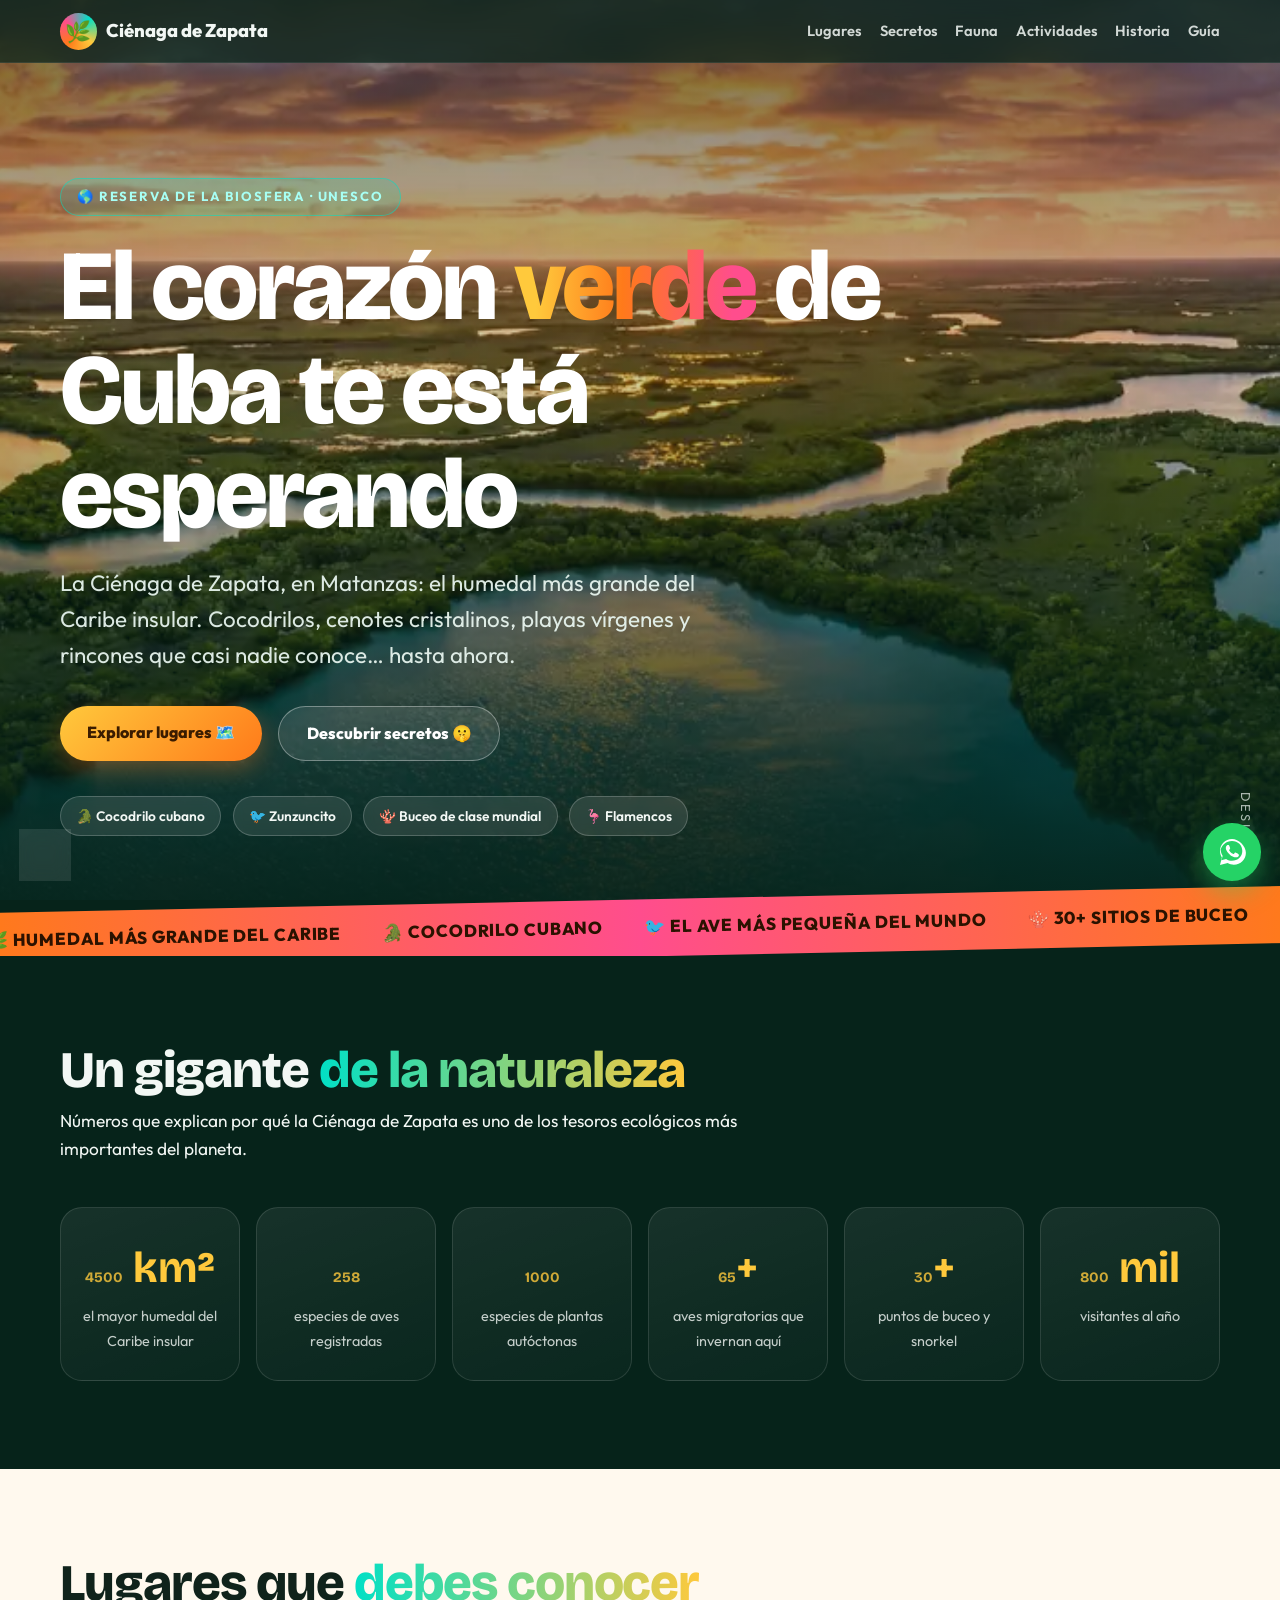
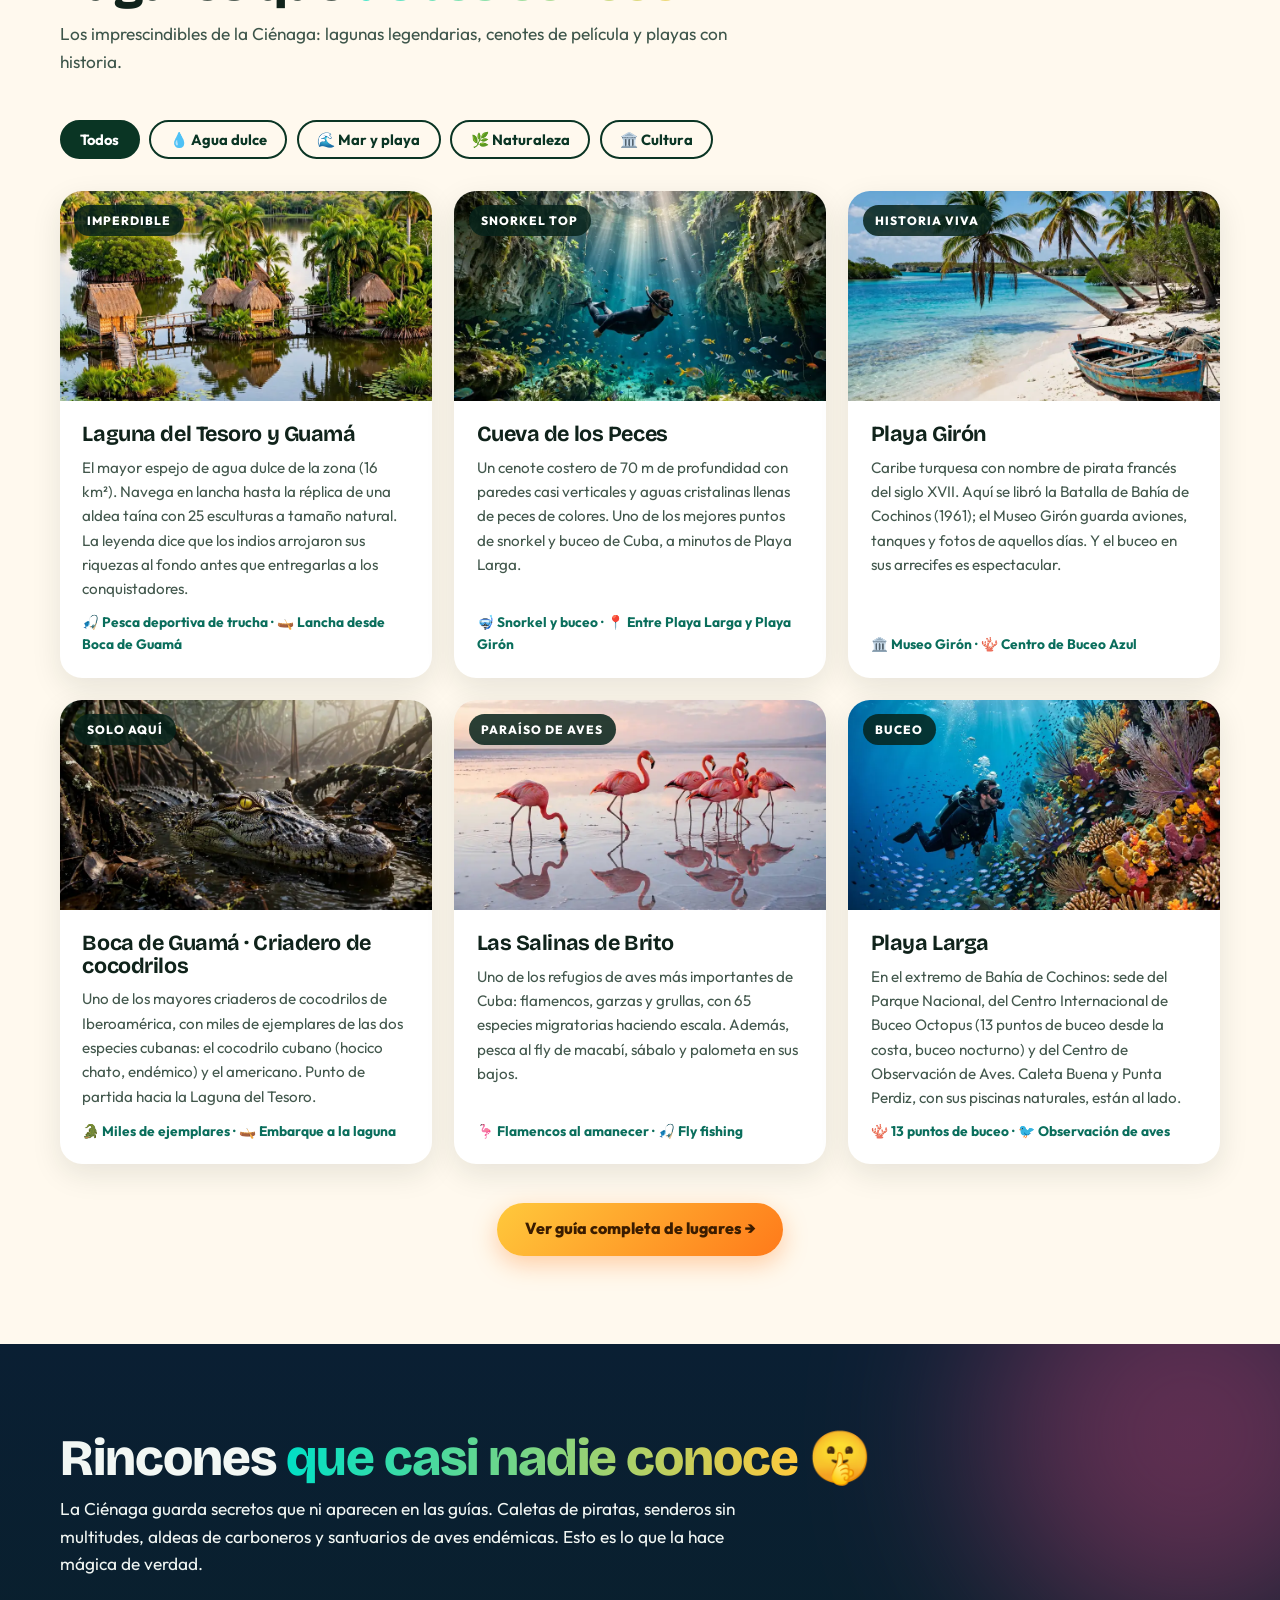
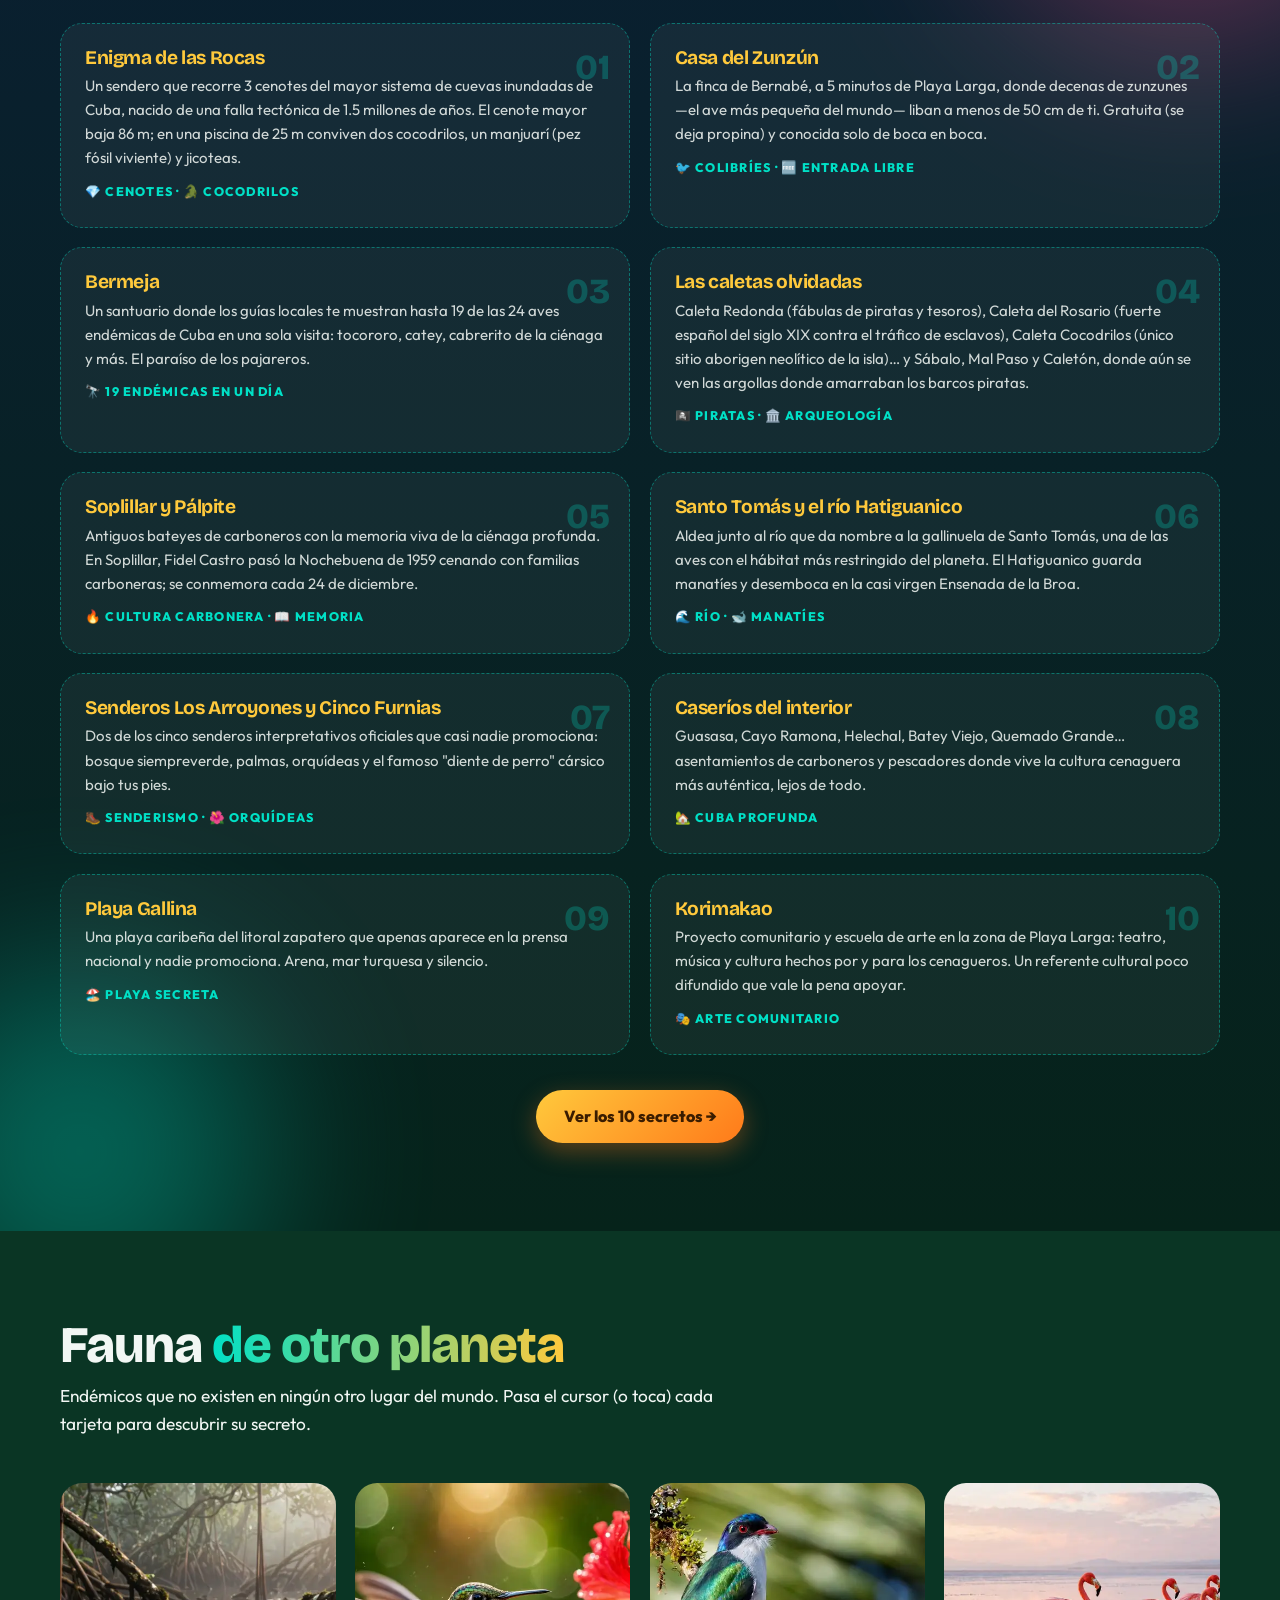
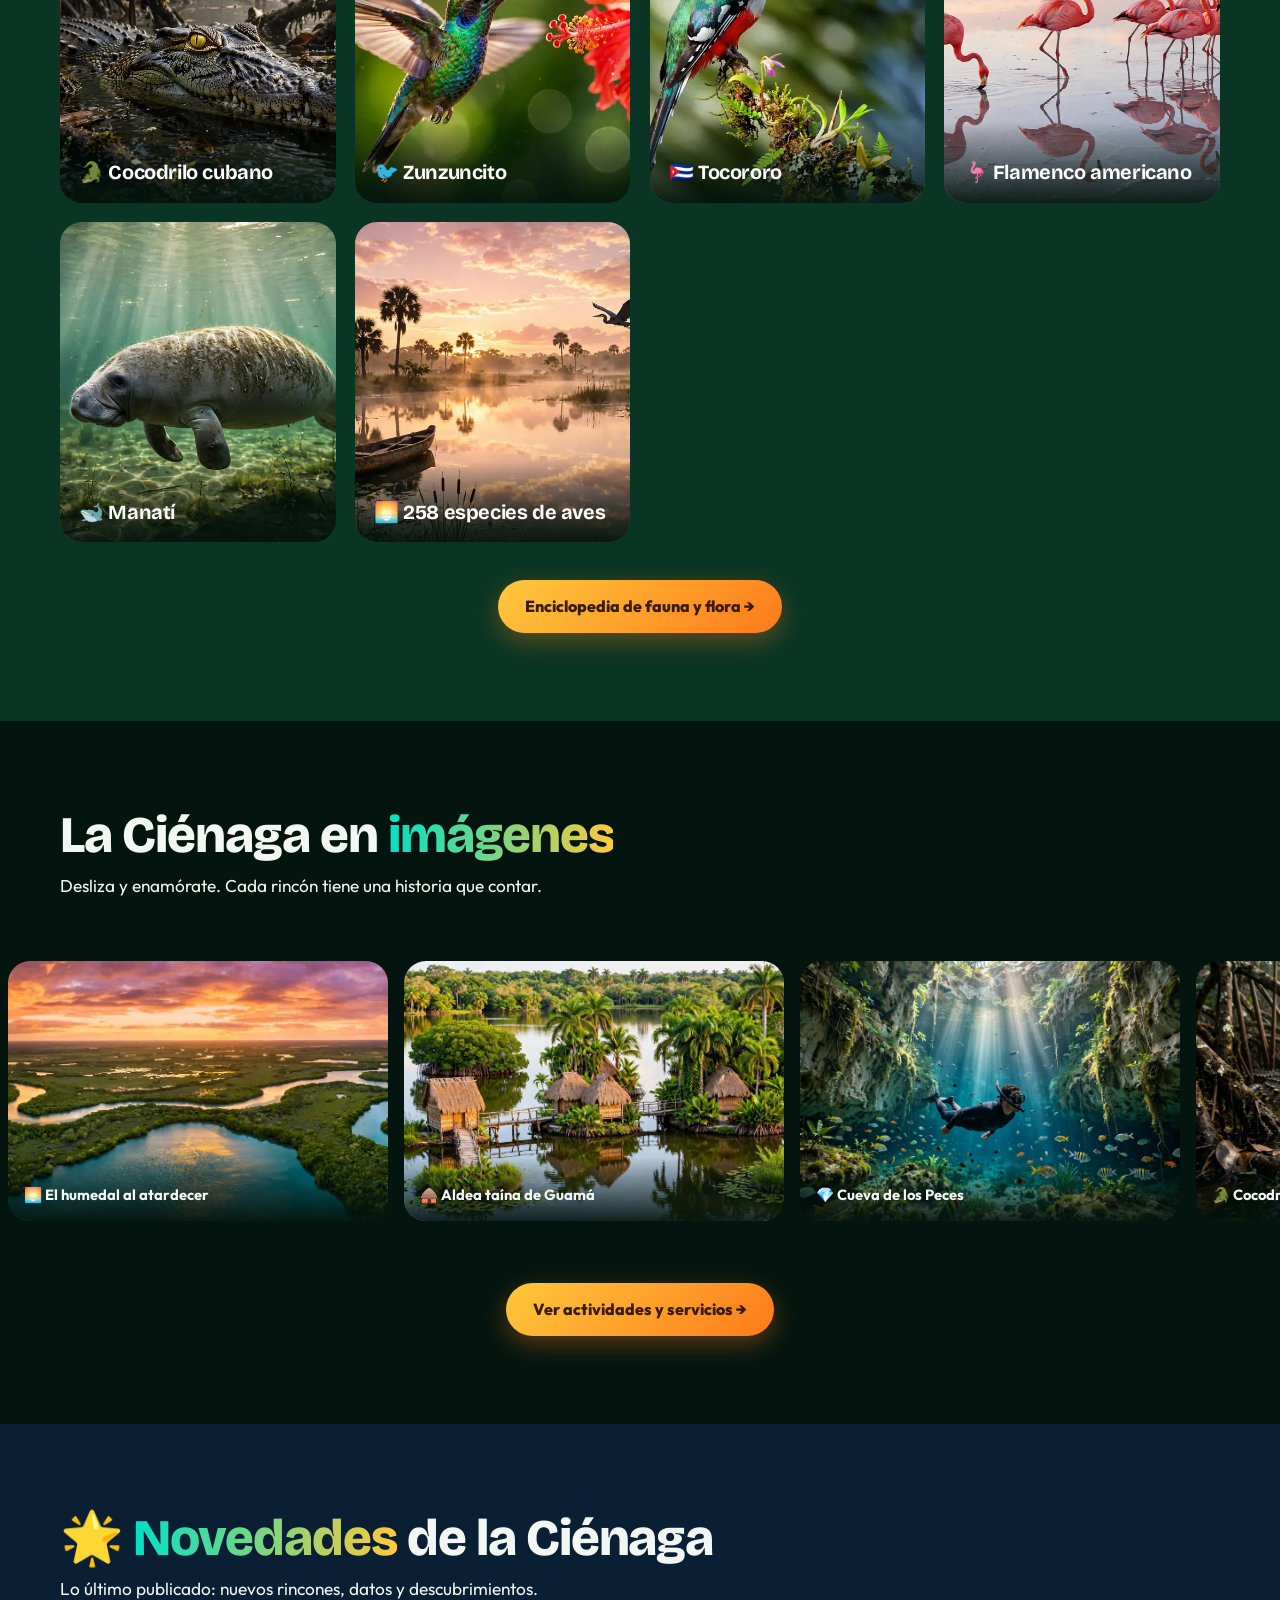
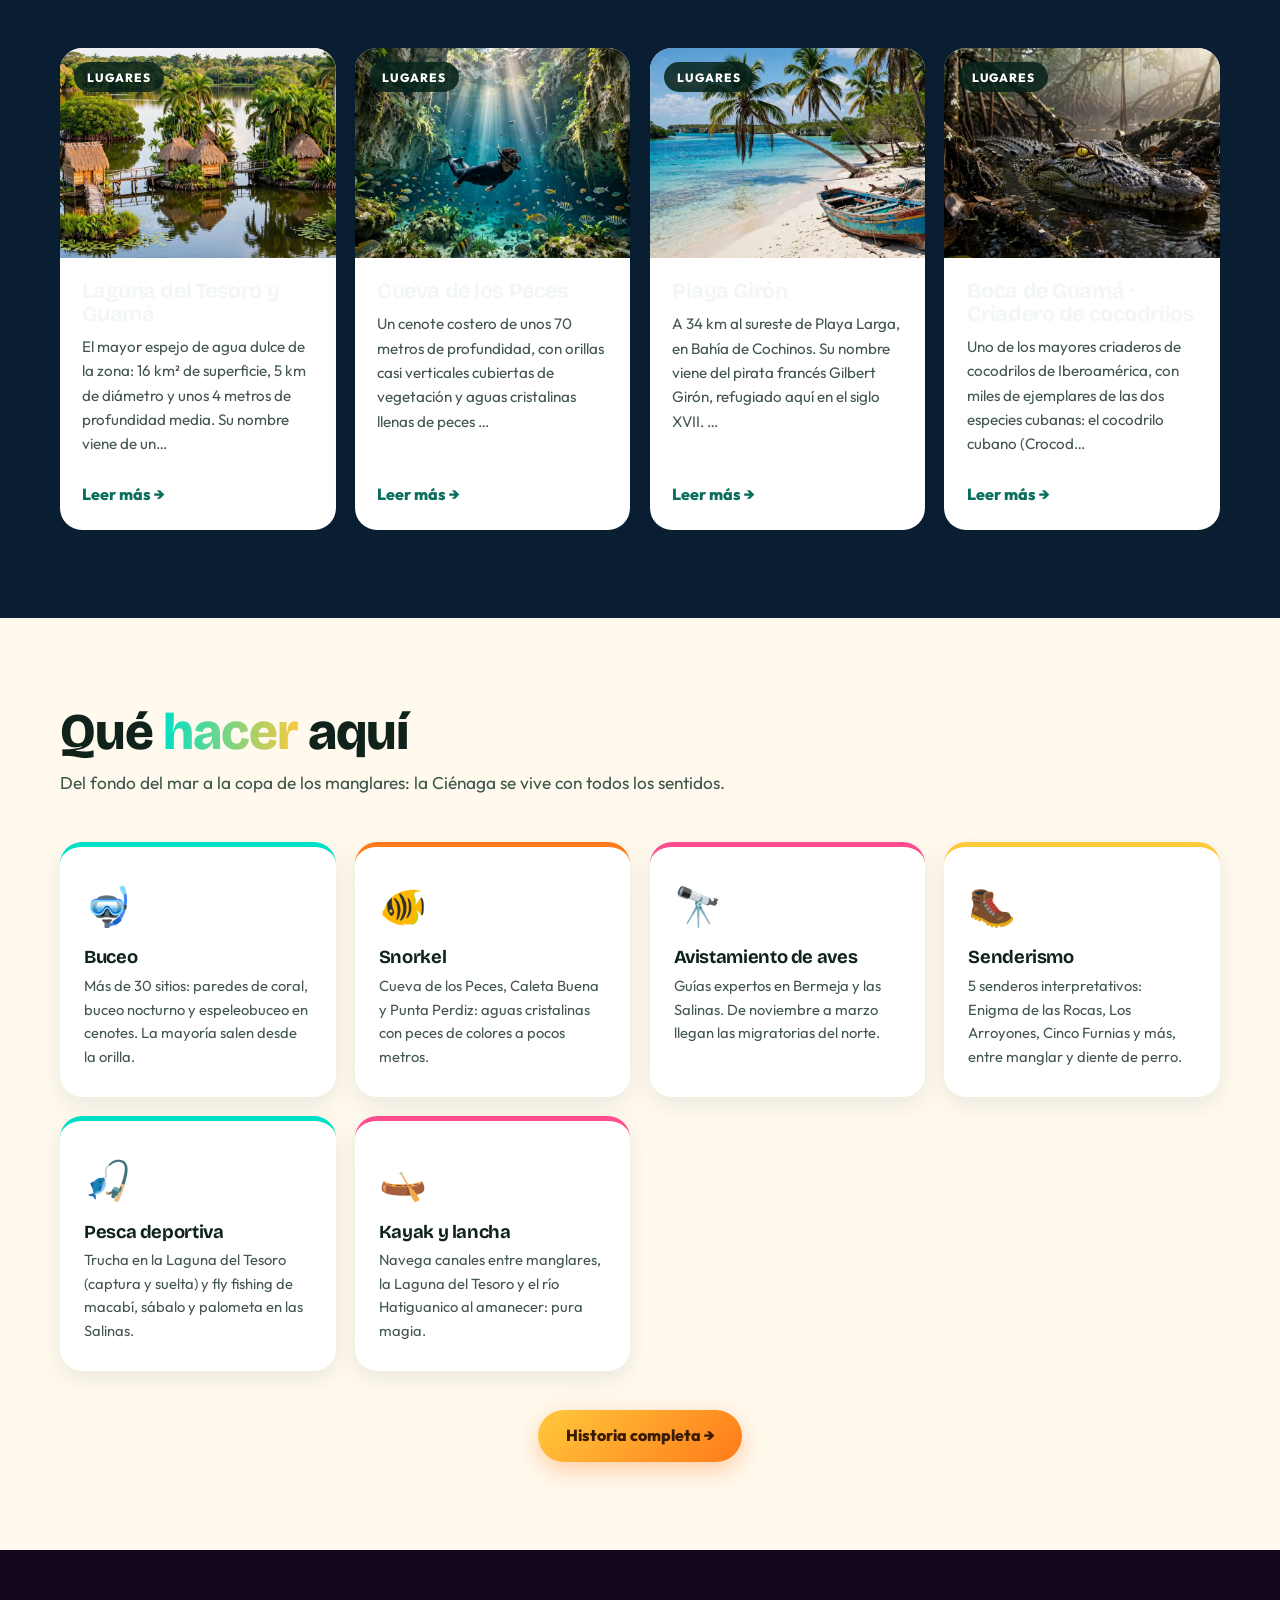
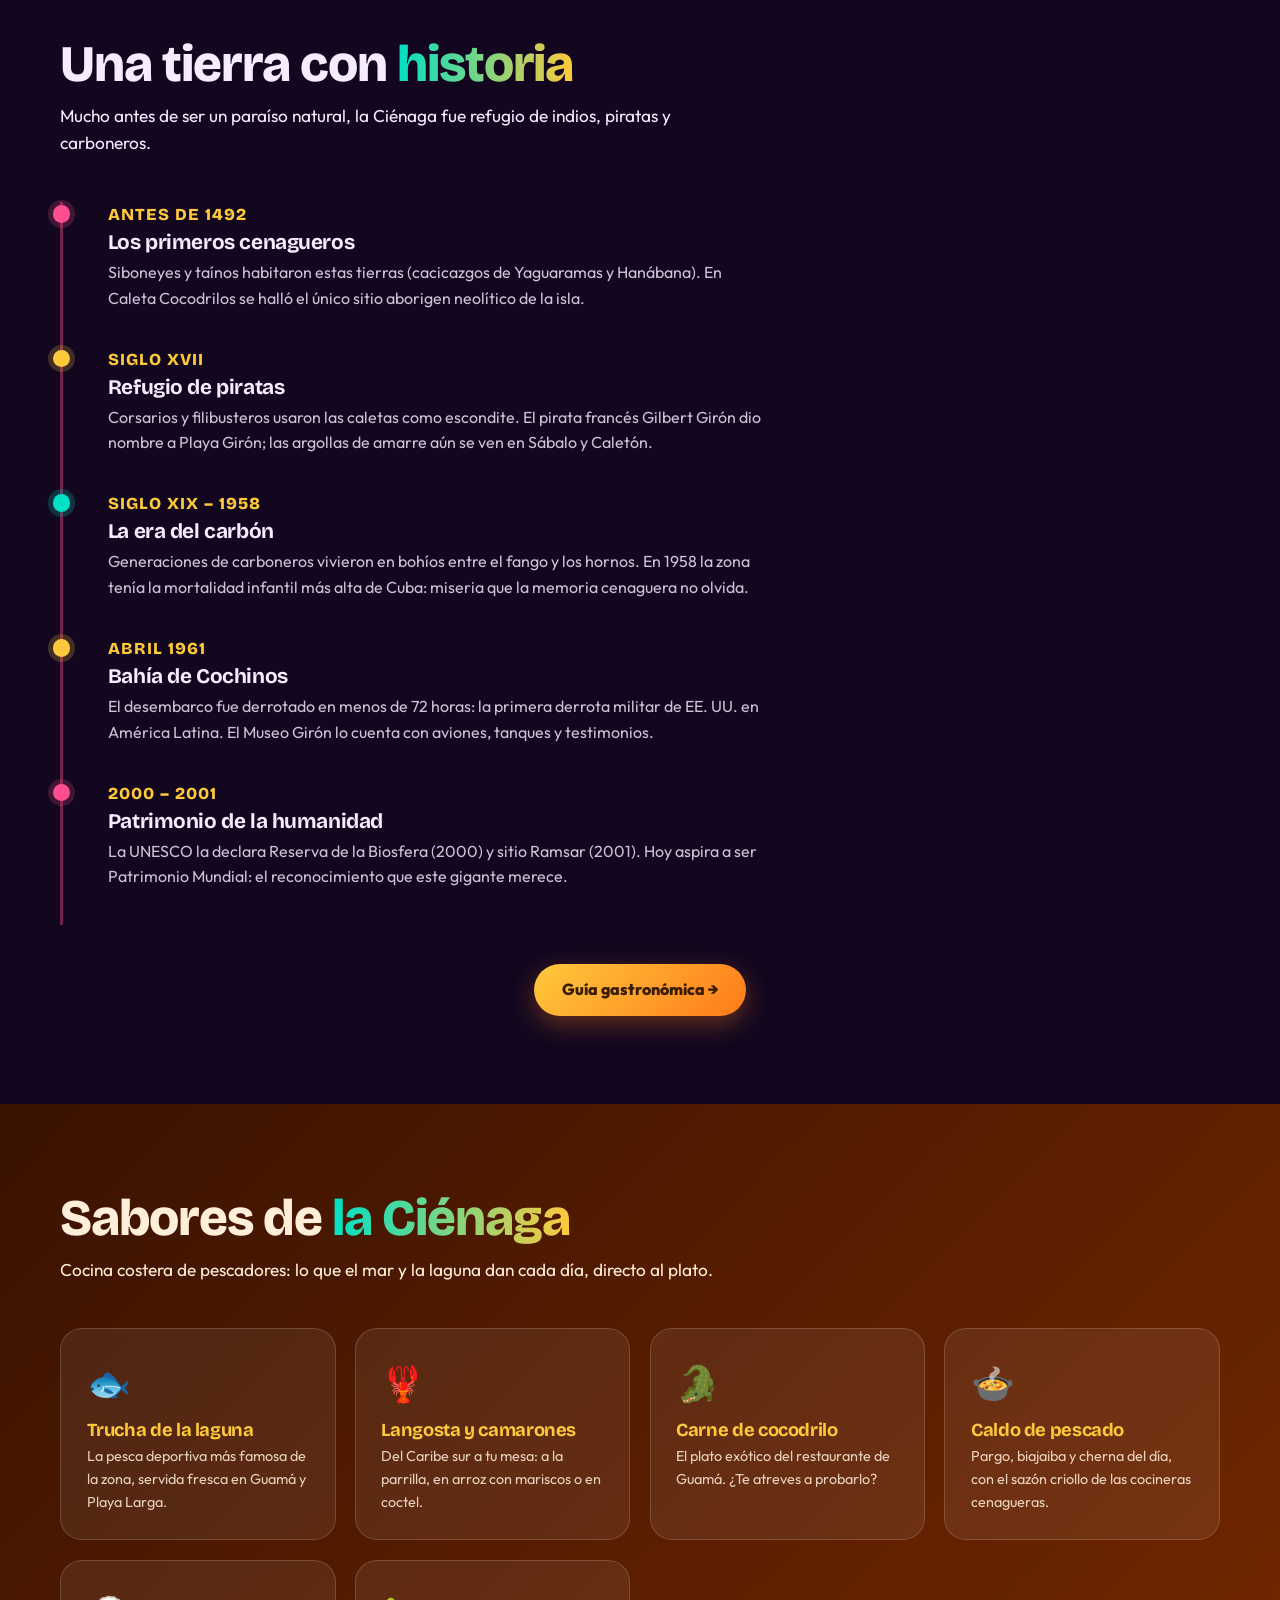
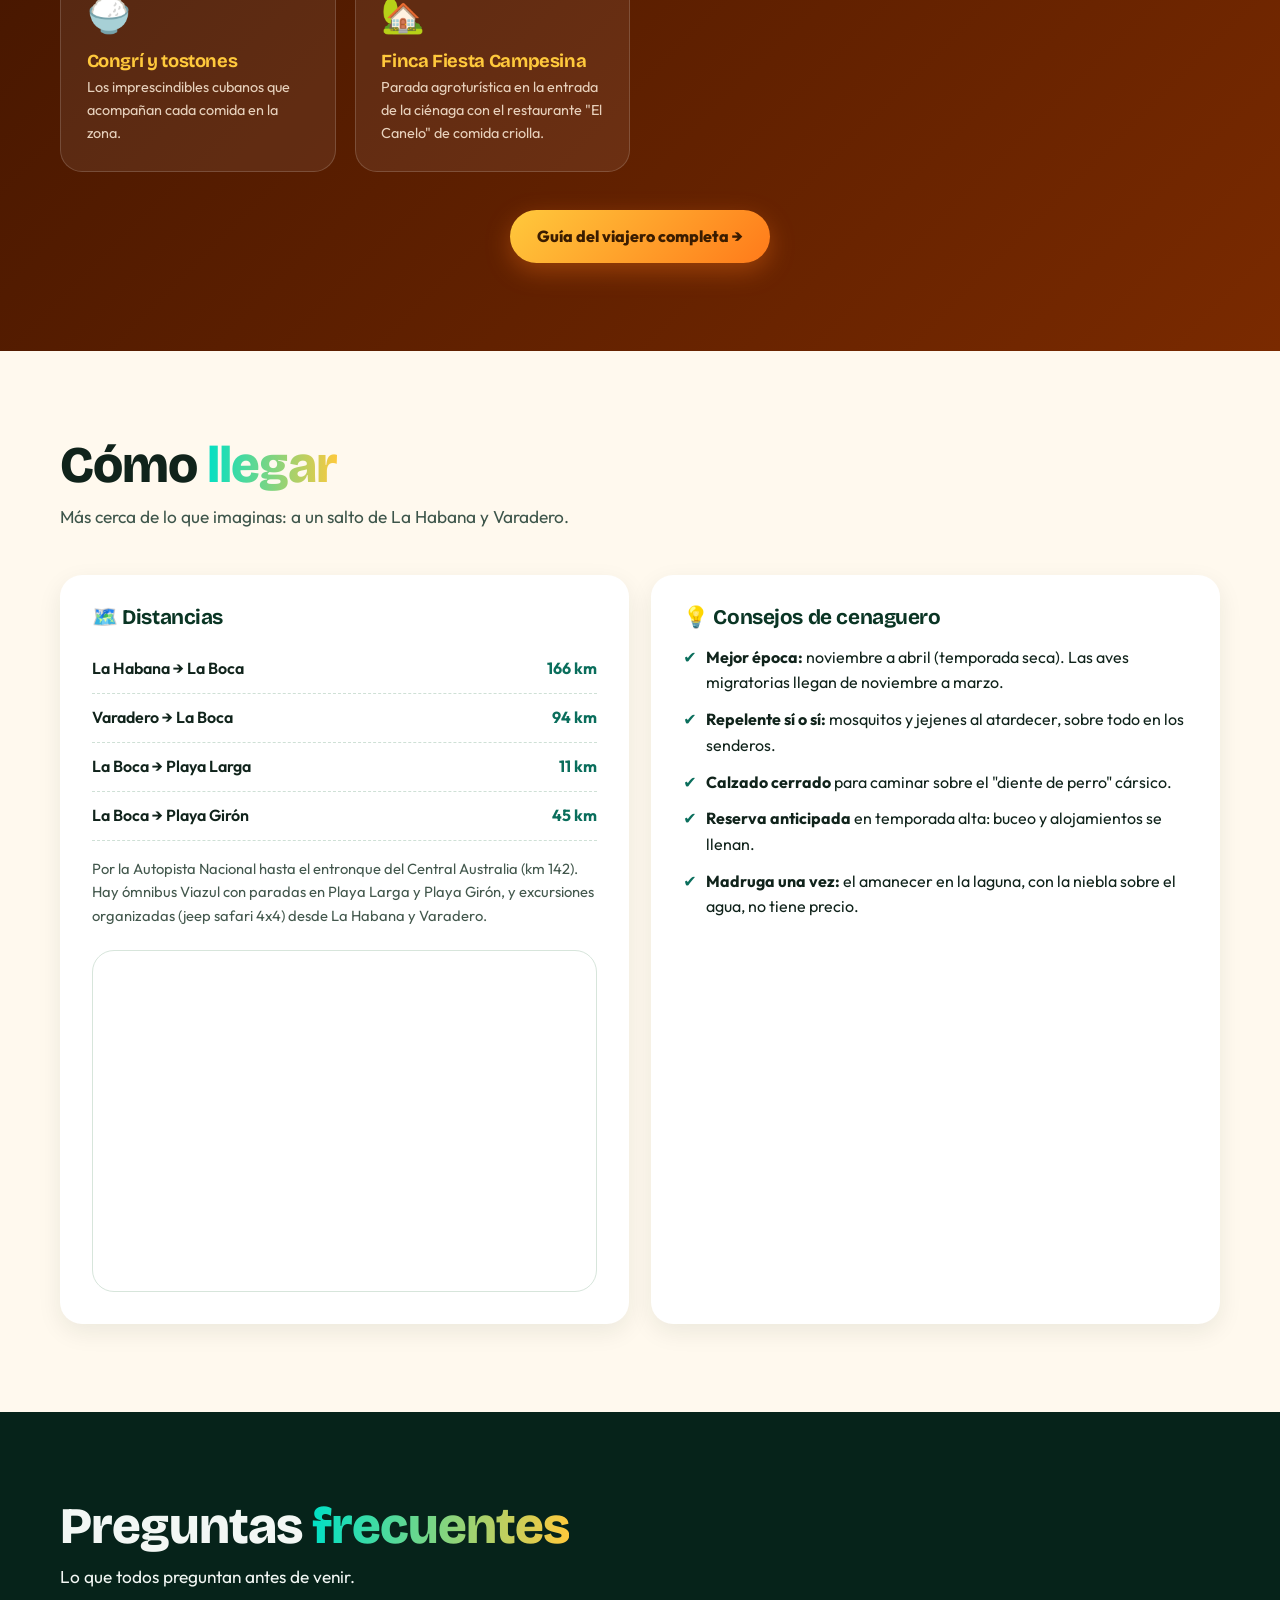
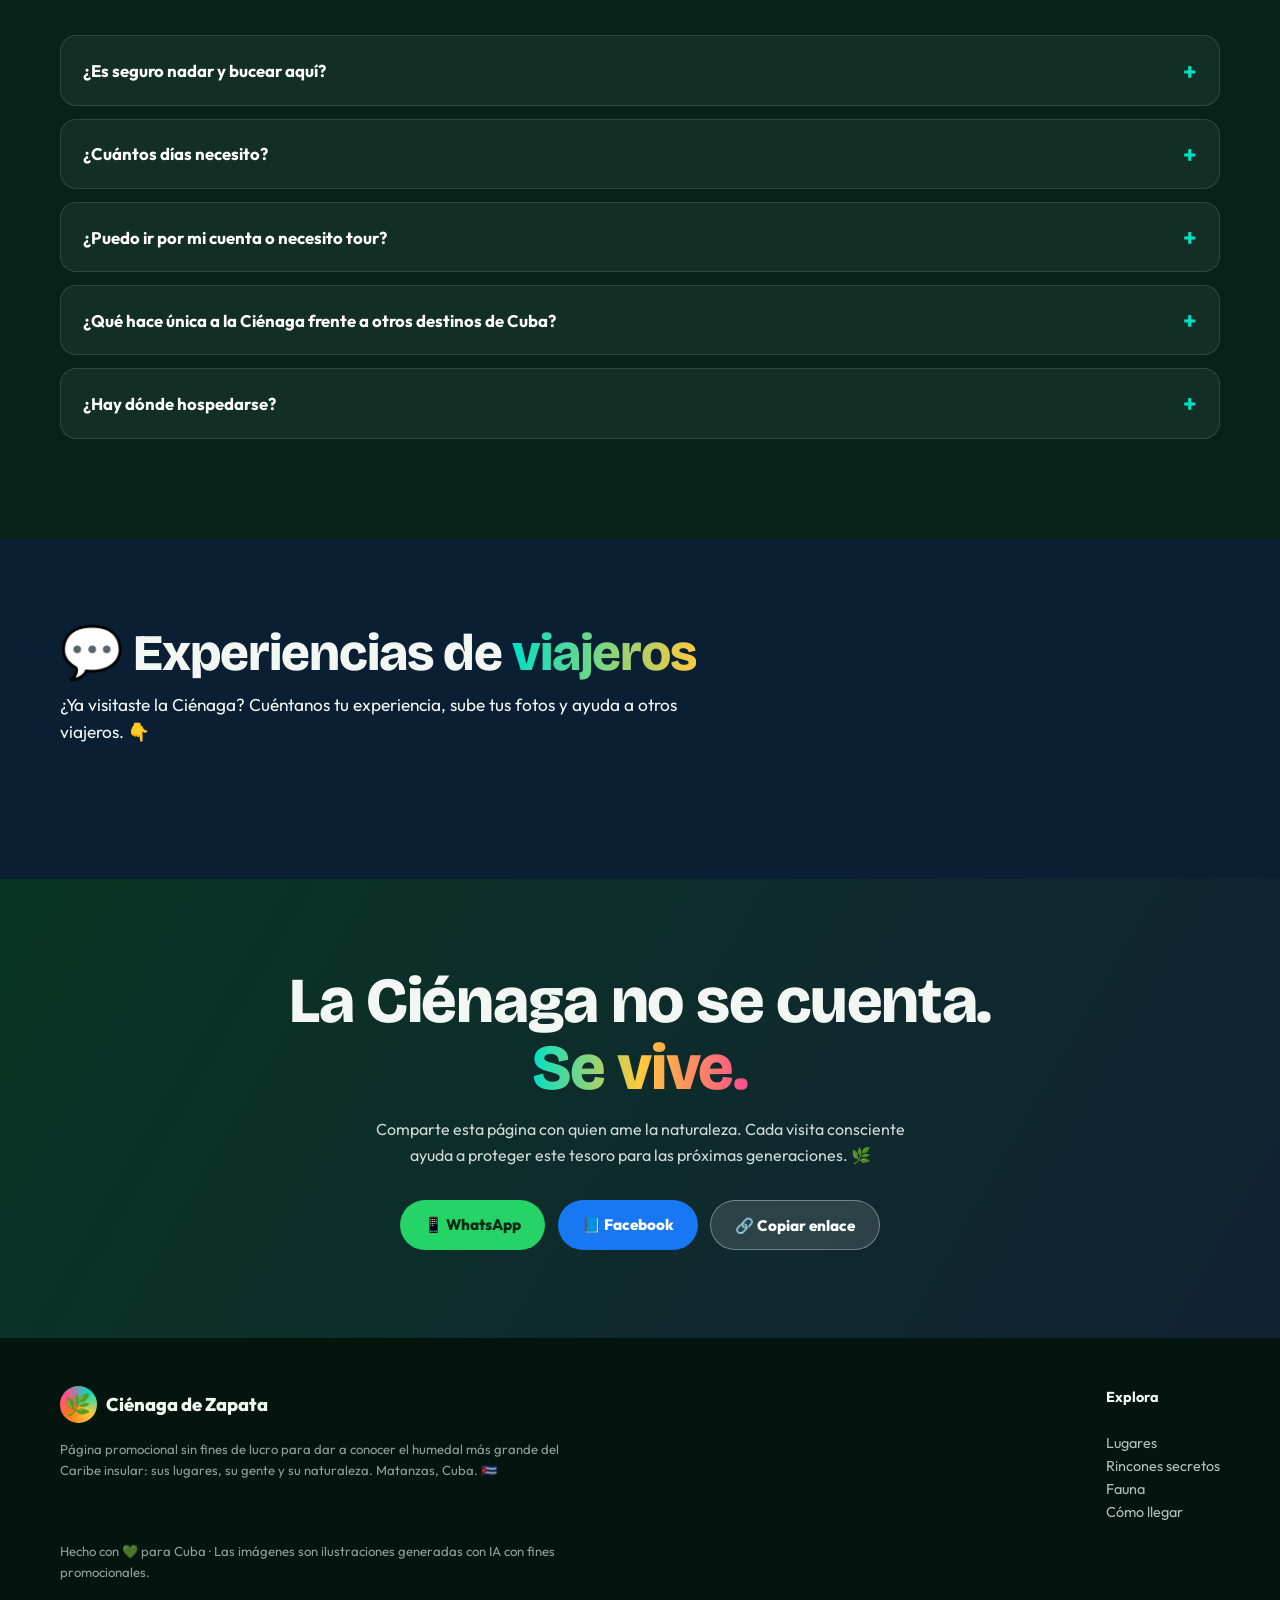
==== index.html @ d0f136da "Activar comentarios de viajeros (giscus)" ====
<!DOCTYPE html>
<html lang="es">
<head>
<meta charset="UTF-8">
<meta name="viewport" content="width=device-width, initial-scale=1.0">
<title>Ciénaga de Zapata · El corazón verde de Cuba</title>
<meta name="description" content="Descubre la Ciénaga de Zapata en Matanzas, Cuba: el humedal más grande del Caribe. Playas, cenotes, cocodrilos, aves endémicas y rincones que casi nadie conoce.">
<meta property="og:title" content="Ciénaga de Zapata · El corazón verde de Cuba 🌿">
<meta property="og:description" content="El humedal más grande del Caribe te espera: cenotes cristalinos, cocodrilos, el ave más pequeña del mundo y rincones que casi nadie conoce.">
<meta property="og:image" content="https://roygarcialeonardo.github.io/cienaga-de-zapata/img/hero-humedal.webp">
<meta property="og:url" content="https://roygarcialeonardo.github.io/cienaga-de-zapata/">
<meta property="og:type" content="website">
<meta name="twitter:card" content="summary_large_image">
<script type="application/ld+json">
{"@context":"https://schema.org","@type":"TouristDestination","name":"Ciénaga de Zapata","description":"El humedal más grande del Caribe insular, Reserva de la Biosfera UNESCO en Matanzas, Cuba.","address":{"@type":"PostalAddress","addressRegion":"Matanzas","addressCountry":"CU"}}
</script>
<link rel="preconnect" href="https://fonts.googleapis.com">
<link rel="preconnect" href="https://fonts.gstatic.com" crossorigin>
<link href="https://fonts.googleapis.com/css2?family=Bricolage+Grotesque:opsz,wght@12..96,300..800&family=Outfit:wght@300..800&display=swap" rel="stylesheet">
<link rel="stylesheet" href="estilos.css">
</head>
<body>
<nav>
  <div class="nav-in">
    <a class="logo" href="#inicio"><span class="mark">🌿</span> Ciénaga de Zapata</a>
    <div class="nav-links">
      <a href="lugares.html">Lugares</a><a href="secretos.html">Secretos</a><a href="fauna-flora.html">Fauna</a>
      <a href="actividades.html">Actividades</a><a href="historia.html">Historia</a><a href="guia.html">Guía</a>
    </div>
  </div>
</nav>

<header class="hero" id="inicio">
  <div class="hero-bg"></div><div class="hero-veil"></div>
  <div class="wrap hero-in">
    <span class="kicker rv">🌎 Reserva de la Biosfera · UNESCO</span>
    <h1 class="rv rv-d1">El corazón <span class="grad">verde</span> de Cuba te está esperando</h1>
    <p class="lead rv rv-d2">La Ciénaga de Zapata, en Matanzas: el humedal más grande del Caribe insular. Cocodrilos, cenotes cristalinos, playas vírgenes y rincones que casi nadie conoce… hasta ahora.</p>
    <div class="hero-cta rv rv-d3">
      <a class="btn btn-sol" href="lugares.html">Explorar lugares 🗺️</a>
      <a class="btn btn-ghost" href="secretos.html">Descubrir secretos 🤫</a>
    </div>
    <div class="hero-badges rv rv-d3">
      <span class="hbadge">🐊 Cocodrilo cubano</span><span class="hbadge">🐦 Zunzuncito</span>
      <span class="hbadge">🪸 Buceo de clase mundial</span><span class="hbadge">🦩 Flamencos</span>
    </div>
  </div>
  <span class="scroll-hint">desliza ↓</span>
</header>

<div class="marquee"><div class="marquee-track" id="mqTrack">
  <span>🌿 HUMEDAL MÁS GRANDE DEL CARIBE</span><span>🐊 COCODRILO CUBANO</span><span>🐦 EL AVE MÁS PEQUEÑA DEL MUNDO</span>
  <span>🪸 30+ SITIOS DE BUCEO</span><span>🦩 FLAMENCOS</span><span>🏝️ BAHÍA DE COCHINOS</span><span>💎 CENOTES CRISTALINOS</span>
  <span>🌿 HUMEDAL MÁS GRANDE DEL CARIBE</span><span>🐊 COCODRILO CUBANO</span><span>🐦 EL AVE MÁS PEQUEÑA DEL MUNDO</span>
  <span>🪸 30+ SITIOS DE BUCEO</span><span>🦩 FLAMENCOS</span><span>🏝️ BAHÍA DE COCHINOS</span><span>💎 CENOTES CRISTALINOS</span>
</div></div>

<section class="stats">
  <div class="wrap">
    <h2 class="sec-title rv">Un gigante <span class="grad">de la naturaleza</span></h2>
    <p class="sec-sub rv">Números que explican por qué la Ciénaga de Zapata es uno de los tesoros ecológicos más importantes del planeta.</p>
    <div class="grid-stats">
      <div class="stat rv"><b><span class="count" data-to="4500">0</span> km²</b><span>el mayor humedal del Caribe insular</span></div>
      <div class="stat rv rv-d1"><b><span class="count" data-to="258">0</span></b><span>especies de aves registradas</span></div>
      <div class="stat rv rv-d2"><b><span class="count" data-to="1000">0</span></b><span>especies de plantas autóctonas</span></div>
      <div class="stat rv rv-d3"><b><span class="count" data-to="65">0</span>+</b><span>aves migratorias que invernan aquí</span></div>
      <div class="stat rv"><b><span class="count" data-to="30">0</span>+</b><span>puntos de buceo y snorkel</span></div>
      <div class="stat rv rv-d1"><b><span class="count" data-to="800">0</span> mil</b><span>visitantes al año</span></div>
    </div>
  </div>
</section>

<section class="lugares" id="lugares">
  <div class="wrap">
    <h2 class="sec-title rv">Lugares que <span class="grad">debes conocer</span></h2>
    <p class="sec-sub rv">Los imprescindibles de la Ciénaga: lagunas legendarias, cenotes de película y playas con historia.</p>
    <div class="filters rv">
      <button class="chip on" data-f="all">Todos</button>
      <button class="chip" data-f="agua">💧 Agua dulce</button>
      <button class="chip" data-f="mar">🌊 Mar y playa</button>
      <button class="chip" data-f="naturaleza">🌿 Naturaleza</button>
      <button class="chip" data-f="cultura">🏛️ Cultura</button>
    </div>
    <div class="cards">
      <article class="card rv" data-cat="agua cultura">
        <div class="ph"><img src="img/laguna-guama.webp" alt="Aldea taína en la Laguna del Tesoro" loading="lazy"><span class="tag">Imperdible</span></div>
        <div class="body"><h3>Laguna del Tesoro y Guamá</h3>
        <p>El mayor espejo de agua dulce de la zona (16 km²). Navega en lancha hasta la réplica de una aldea taína con 25 esculturas a tamaño natural. La leyenda dice que los indios arrojaron sus riquezas al fondo antes que entregarlas a los conquistadores.</p>
        <span class="dato">🎣 Pesca deportiva de trucha · 🛶 Lancha desde Boca de Guamá</span></div>
      </article>
      <article class="card rv" data-cat="mar naturaleza">
        <div class="ph"><img src="img/cueva-peces.webp" alt="Snorkel en la Cueva de los Peces" loading="lazy"><span class="tag">Snorkel top</span></div>
        <div class="body"><h3>Cueva de los Peces</h3>
        <p>Un cenote costero de 70 m de profundidad con paredes casi verticales y aguas cristalinas llenas de peces de colores. Uno de los mejores puntos de snorkel y buceo de Cuba, a minutos de Playa Larga.</p>
        <span class="dato">🤿 Snorkel y buceo · 📍 Entre Playa Larga y Playa Girón</span></div>
      </article>
      <article class="card rv" data-cat="mar cultura">
        <div class="ph"><img src="img/playa-giron.webp" alt="Playa Girón, Bahía de Cochinos" loading="lazy"><span class="tag">Historia viva</span></div>
        <div class="body"><h3>Playa Girón</h3>
        <p>Caribe turquesa con nombre de pirata francés del siglo XVII. Aquí se libró la Batalla de Bahía de Cochinos (1961); el Museo Girón guarda aviones, tanques y fotos de aquellos días. Y el buceo en sus arrecifes es espectacular.</p>
        <span class="dato">🏛️ Museo Girón · 🪸 Centro de Buceo Azul</span></div>
      </article>
      <article class="card rv" data-cat="naturaleza agua">
        <div class="ph"><img src="img/cocodrilo-cubano.webp" alt="Cocodrilo cubano" loading="lazy"><span class="tag">Solo aquí</span></div>
        <div class="body"><h3>Boca de Guamá · Criadero de cocodrilos</h3>
        <p>Uno de los mayores criaderos de cocodrilos de Iberoamérica, con miles de ejemplares de las dos especies cubanas: el cocodrilo cubano (hocico chato, endémico) y el americano. Punto de partida hacia la Laguna del Tesoro.</p>
        <span class="dato">🐊 Miles de ejemplares · 🛶 Embarque a la laguna</span></div>
      </article>
      <article class="card rv" data-cat="naturaleza">
        <div class="ph"><img src="img/flamencos-salinas.webp" alt="Flamencos en las Salinas de Brito" loading="lazy"><span class="tag">Paraíso de aves</span></div>
        <div class="body"><h3>Las Salinas de Brito</h3>
        <p>Uno de los refugios de aves más importantes de Cuba: flamencos, garzas y grullas, con 65 especies migratorias haciendo escala. Además, pesca al fly de macabí, sábalo y palometa en sus bajos.</p>
        <span class="dato">🦩 Flamencos al amanecer · 🎣 Fly fishing</span></div>
      </article>
      <article class="card rv" data-cat="mar naturaleza">
        <div class="ph"><img src="img/buceo-arrecife.webp" alt="Buceo en arrecife de Bahía de Cochinos" loading="lazy"><span class="tag">Buceo</span></div>
        <div class="body"><h3>Playa Larga</h3>
        <p>En el extremo de Bahía de Cochinos: sede del Parque Nacional, del Centro Internacional de Buceo Octopus (13 puntos de buceo desde la costa, buceo nocturno) y del Centro de Observación de Aves. Caleta Buena y Punta Perdiz, con sus piscinas naturales, están al lado.</p>
        <span class="dato">🪸 13 puntos de buceo · 🐦 Observación de aves</span></div>
      </article>
    </div>
  </div>
<div style="text-align:center;margin-top:2.4rem"><a class="btn btn-sol" href="lugares.html">Ver guía completa de lugares →</a></div>
  </div>
</section>
<section class="olvidados" id="secretos">
  <div class="orb orb1"></div><div class="orb orb2"></div>
  <div class="wrap">
    <h2 class="sec-title rv">Rincones <span class="grad">que casi nadie conoce</span> 🤫</h2>
    <p class="sec-sub rv">La Ciénaga guarda secretos que ni aparecen en las guías. Caletas de piratas, senderos sin multitudes, aldeas de carboneros y santuarios de aves endémicas. Esto es lo que la hace mágica de verdad.</p>
    <div class="secreto">
      <article class="rv"><span class="num">01</span><h3>Enigma de las Rocas</h3>
        <p>Un sendero que recorre 3 cenotes del mayor sistema de cuevas inundadas de Cuba, nacido de una falla tectónica de 1.5 millones de años. El cenote mayor baja 86 m; en una piscina de 25 m conviven dos cocodrilos, un manjuarí (pez fósil viviente) y jicoteas.</p>
        <span class="misterio">💎 Cenotes · 🐊 Cocodrilos</span></article>
      <article class="rv rv-d1"><span class="num">02</span><h3>Casa del Zunzún</h3>
        <p>La finca de Bernabé, a 5 minutos de Playa Larga, donde decenas de zunzunes —el ave más pequeña del mundo— liban a menos de 50 cm de ti. Gratuita (se deja propina) y conocida solo de boca en boca.</p>
        <span class="misterio">🐦 Colibríes · 🆓 Entrada libre</span></article>
      <article class="rv rv-d2"><span class="num">03</span><h3>Bermeja</h3>
        <p>Un santuario donde los guías locales te muestran hasta 19 de las 24 aves endémicas de Cuba en una sola visita: tocororo, catey, cabrerito de la ciénaga y más. El paraíso de los pajareros.</p>
        <span class="misterio">🔭 19 endémicas en un día</span></article>
      <article class="rv"><span class="num">04</span><h3>Las caletas olvidadas</h3>
        <p>Caleta Redonda (fábulas de piratas y tesoros), Caleta del Rosario (fuerte español del siglo XIX contra el tráfico de esclavos), Caleta Cocodrilos (único sitio aborigen neolítico de la isla)… y Sábalo, Mal Paso y Caletón, donde aún se ven las argollas donde amarraban los barcos piratas.</p>
        <span class="misterio">🏴‍☠️ Piratas · 🏛️ Arqueología</span></article>
      <article class="rv rv-d1"><span class="num">05</span><h3>Soplillar y Pálpite</h3>
        <p>Antiguos bateyes de carboneros con la memoria viva de la ciénaga profunda. En Soplillar, Fidel Castro pasó la Nochebuena de 1959 cenando con familias carboneras; se conmemora cada 24 de diciembre.</p>
        <span class="misterio">🔥 Cultura carbonera · 📖 Memoria</span></article>
      <article class="rv rv-d2"><span class="num">06</span><h3>Santo Tomás y el río Hatiguanico</h3>
        <p>Aldea junto al río que da nombre a la gallinuela de Santo Tomás, una de las aves con el hábitat más restringido del planeta. El Hatiguanico guarda manatíes y desemboca en la casi virgen Ensenada de la Broa.</p>
        <span class="misterio">🌊 Río · 🐋 Manatíes</span></article>
      <article class="rv"><span class="num">07</span><h3>Senderos Los Arroyones y Cinco Furnias</h3>
        <p>Dos de los cinco senderos interpretativos oficiales que casi nadie promociona: bosque siempreverde, palmas, orquídeas y el famoso "diente de perro" cársico bajo tus pies.</p>
        <span class="misterio">🥾 Senderismo · 🌺 Orquídeas</span></article>
      <article class="rv rv-d1"><span class="num">08</span><h3>Caseríos del interior</h3>
        <p>Guasasa, Cayo Ramona, Helechal, Batey Viejo, Quemado Grande… asentamientos de carboneros y pescadores donde vive la cultura cenaguera más auténtica, lejos de todo.</p>
        <span class="misterio">🏡 Cuba profunda</span></article>
      <article class="rv rv-d2"><span class="num">09</span><h3>Playa Gallina</h3>
        <p>Una playa caribeña del litoral zapatero que apenas aparece en la prensa nacional y nadie promociona. Arena, mar turquesa y silencio.</p>
        <span class="misterio">🏖️ Playa secreta</span></article>
      <article class="rv"><span class="num">10</span><h3>Korimakao</h3>
        <p>Proyecto comunitario y escuela de arte en la zona de Playa Larga: teatro, música y cultura hechos por y para los cenagueros. Un referente cultural poco difundido que vale la pena apoyar.</p>
        <span class="misterio">🎭 Arte comunitario</span></article>
    </div>
    <div style="text-align:center;margin-top:2.2rem"><a class="btn btn-sol" href="secretos.html">Ver los 10 secretos →</a></div>
  </div>
</section>

<section class="fauna" id="fauna">
  <div class="wrap">
    <h2 class="sec-title rv">Fauna <span class="grad">de otro planeta</span></h2>
    <p class="sec-sub rv">Endémicos que no existen en ningún otro lugar del mundo. Pasa el cursor (o toca) cada tarjeta para descubrir su secreto.</p>
    <div class="fauna-row">
      <div class="animal rv"><img src="img/cocodrilo-cubano.webp" alt="Cocodrilo cubano" loading="lazy">
        <div class="info"><h3>🐊 Cocodrilo cubano</h3><p class="curio">Endémico de Cuba, de hocico chato. Uno de los cocodrilos más amenazados del planeta; el criadero de Guamá los protege.</p></div></div>
      <div class="animal rv rv-d1"><img src="img/zunzuncito.webp" alt="Zunzuncito" loading="lazy">
        <div class="info"><h3>🐦 Zunzuncito</h3><p class="curio">¡El ave más pequeña del mundo! Pesa menos que una moneda y solo vive en Cuba. Lo verás en la Casa del Zunzún.</p></div></div>
      <div class="animal rv rv-d2"><img src="img/tocororo.webp" alt="Tocororo" loading="lazy">
        <div class="info"><h3>🇨🇺 Tocororo</h3><p class="curio">El ave nacional: su plumaje verde, blanco, rojo y azul reproduce los colores de la bandera cubana.</p></div></div>
      <div class="animal rv"><img src="img/flamencos-salinas.webp" alt="Flamenco americano" loading="lazy">
        <div class="info"><h3>🦩 Flamenco americano</h3><p class="curio">Concentraciones espectaculares en las Salinas de Brito, junto a 65 especies de aves migratorias.</p></div></div>
      <div class="animal rv rv-d1"><img src="img/manati.webp" alt="Manatí" loading="lazy">
        <div class="info"><h3>🐋 Manatí</h3><p class="curio">El gentil gigante en peligro de extinción. El río Hatiguanico guarda una de sus poblaciones más importantes.</p></div></div>
      <div class="animal rv rv-d2"><img src="img/amanecer-laguna.webp" alt="Amanecer en la laguna" loading="lazy">
        <div class="info"><h3>🌅 258 especies de aves</h3><p class="curio">Gallinuela de Santo Tomás, ferminia, cotorra cubana… varias con el hábitat más restringido del mundo.</p></div></div>
    </div>
  </div>
<div style="text-align:center;margin-top:2.4rem"><a class="btn btn-sol" href="fauna-flora.html">Enciclopedia de fauna y flora →</a></div>
  </div>
</section>
<section class="galeria">
  <div class="wrap">
    <h2 class="sec-title rv">La Ciénaga en <span class="grad">imágenes</span></h2>
    <p class="sec-sub rv">Desliza y enamórate. Cada rincón tiene una historia que contar.</p>
  </div>
  <div class="gal-track rv">
    <figure><img src="img/hero-humedal.webp" alt="Humedal al atardecer" loading="lazy"><figcaption>🌅 El humedal al atardecer</figcaption></figure>
    <figure><img src="img/laguna-guama.webp" alt="Aldea taína" loading="lazy"><figcaption>🛖 Aldea taína de Guamá</figcaption></figure>
    <figure><img src="img/cueva-peces.webp" alt="Cueva de los Peces" loading="lazy"><figcaption>💎 Cueva de los Peces</figcaption></figure>
    <figure><img src="img/cocodrilo-cubano.webp" alt="Cocodrilo cubano" loading="lazy"><figcaption>🐊 Cocodrilo cubano</figcaption></figure>
    <figure><img src="img/zunzuncito.webp" alt="Zunzuncito" loading="lazy"><figcaption>🐦 Zunzuncito, el ave más pequeña del mundo</figcaption></figure>
    <figure><img src="img/tocororo.webp" alt="Tocororo" loading="lazy"><figcaption>🇨🇺 Tocororo, ave nacional</figcaption></figure>
    <figure><img src="img/flamencos-salinas.webp" alt="Flamencos" loading="lazy"><figcaption>🦩 Flamencos en las Salinas</figcaption></figure>
    <figure><img src="img/manati.webp" alt="Manatí" loading="lazy"><figcaption>🐋 Manatí del Hatiguanico</figcaption></figure>
    <figure><img src="img/playa-giron.webp" alt="Playa Girón" loading="lazy"><figcaption>🏖️ Playa Girón</figcaption></figure>
    <figure><img src="img/buceo-arrecife.webp" alt="Buceo" loading="lazy"><figcaption>🪸 Buceo en Bahía de Cochinos</figcaption></figure>
    <figure><img src="img/sendero-manglar.webp" alt="Sendero de manglar" loading="lazy"><figcaption>🌿 Sendero entre manglares</figcaption></figure>
    <figure><img src="img/amanecer-laguna.webp" alt="Amanecer en la laguna" loading="lazy"><figcaption>🌅 Amanecer en la laguna</figcaption></figure>
  </div>
<div style="text-align:center;margin-top:2.4rem"><a class="btn btn-sol" href="actividades.html">Ver actividades y servicios →</a></div>
  </div>
</section>
<section class="novedades">
  <div class="wrap">
    <h2 class="sec-title rv">🌟 <span class="grad">Novedades</span> de la Ciénaga</h2>
    <p class="sec-sub rv">Lo último publicado: nuevos rincones, datos y descubrimientos.</p>
    <div class="nov-grid cards" id="novedades"></div>
  </div>
</section>

<section class="actividades" id="actividades">
  <div class="wrap">
    <h2 class="sec-title rv">Qué <span class="grad">hacer</span> aquí</h2>
    <p class="sec-sub rv" style="color:#3d554a">Del fondo del mar a la copa de los manglares: la Ciénaga se vive con todos los sentidos.</p>
    <div class="act-grid">
      <div class="act rv"><div class="ico">🤿</div><h3>Buceo</h3><p>Más de 30 sitios: paredes de coral, buceo nocturno y espeleobuceo en cenotes. La mayoría salen desde la orilla.</p></div>
      <div class="act rv rv-d1"><div class="ico">🐠</div><h3>Snorkel</h3><p>Cueva de los Peces, Caleta Buena y Punta Perdiz: aguas cristalinas con peces de colores a pocos metros.</p></div>
      <div class="act rv rv-d2"><div class="ico">🔭</div><h3>Avistamiento de aves</h3><p>Guías expertos en Bermeja y las Salinas. De noviembre a marzo llegan las migratorias del norte.</p></div>
      <div class="act rv"><div class="ico">🥾</div><h3>Senderismo</h3><p>5 senderos interpretativos: Enigma de las Rocas, Los Arroyones, Cinco Furnias y más, entre manglar y diente de perro.</p></div>
      <div class="act rv rv-d1"><div class="ico">🎣</div><h3>Pesca deportiva</h3><p>Trucha en la Laguna del Tesoro (captura y suelta) y fly fishing de macabí, sábalo y palometa en las Salinas.</p></div>
      <div class="act rv rv-d2"><div class="ico">🛶</div><h3>Kayak y lancha</h3><p>Navega canales entre manglares, la Laguna del Tesoro y el río Hatiguanico al amanecer: pura magia.</p></div>
    </div>
  </div>
<div style="text-align:center;margin-top:2.4rem"><a class="btn btn-sol" href="historia.html">Historia completa →</a></div>
  </div>
</section>
<section class="cultura" id="cultura">
  <div class="wrap">
    <h2 class="sec-title rv">Una tierra con <span class="grad">historia</span></h2>
    <p class="sec-sub rv">Mucho antes de ser un paraíso natural, la Ciénaga fue refugio de indios, piratas y carboneros.</p>
    <div class="timeline">
      <div class="tl-item rv"><div class="year">ANTES DE 1492</div><h3>Los primeros cenagueros</h3>
        <p>Siboneyes y taínos habitaron estas tierras (cacicazgos de Yaguaramas y Hanábana). En Caleta Cocodrilos se halló el único sitio aborigen neolítico de la isla.</p></div>
      <div class="tl-item rv"><div class="year">SIGLO XVII</div><h3>Refugio de piratas</h3>
        <p>Corsarios y filibusteros usaron las caletas como escondite. El pirata francés Gilbert Girón dio nombre a Playa Girón; las argollas de amarre aún se ven en Sábalo y Caletón.</p></div>
      <div class="tl-item rv"><div class="year">SIGLO XIX – 1958</div><h3>La era del carbón</h3>
        <p>Generaciones de carboneros vivieron en bohíos entre el fango y los hornos. En 1958 la zona tenía la mortalidad infantil más alta de Cuba: miseria que la memoria cenaguera no olvida.</p></div>
      <div class="tl-item rv"><div class="year">ABRIL 1961</div><h3>Bahía de Cochinos</h3>
        <p>El desembarco fue derrotado en menos de 72 horas: la primera derrota militar de EE. UU. en América Latina. El Museo Girón lo cuenta con aviones, tanques y testimonios.</p></div>
      <div class="tl-item rv"><div class="year">2000 – 2001</div><h3>Patrimonio de la humanidad</h3>
        <p>La UNESCO la declara Reserva de la Biosfera (2000) y sitio Ramsar (2001). Hoy aspira a ser Patrimonio Mundial: el reconocimiento que este gigante merece.</p></div>
    </div>
  </div>
<div style="text-align:center;margin-top:2.4rem"><a class="btn btn-sol" href="gastronomia.html">Guía gastronómica →</a></div>
  </div>
</section>
<section class="gastro">
  <div class="wrap">
    <h2 class="sec-title rv">Sabores de <span class="grad">la Ciénaga</span></h2>
    <p class="sec-sub rv">Cocina costera de pescadores: lo que el mar y la laguna dan cada día, directo al plato.</p>
    <div class="platos">
      <div class="plato rv"><div class="ico">🐟</div><h3>Trucha de la laguna</h3><p>La pesca deportiva más famosa de la zona, servida fresca en Guamá y Playa Larga.</p></div>
      <div class="plato rv rv-d1"><div class="ico">🦞</div><h3>Langosta y camarones</h3><p>Del Caribe sur a tu mesa: a la parrilla, en arroz con mariscos o en coctel.</p></div>
      <div class="plato rv rv-d2"><div class="ico">🐊</div><h3>Carne de cocodrilo</h3><p>El plato exótico del restaurante de Guamá. ¿Te atreves a probarlo?</p></div>
      <div class="plato rv"><div class="ico">🍲</div><h3>Caldo de pescado</h3><p>Pargo, biajaiba y cherna del día, con el sazón criollo de las cocineras cenagueras.</p></div>
      <div class="plato rv rv-d1"><div class="ico">🍚</div><h3>Congrí y tostones</h3><p>Los imprescindibles cubanos que acompañan cada comida en la zona.</p></div>
      <div class="plato rv rv-d2"><div class="ico">🏡</div><h3>Finca Fiesta Campesina</h3><p>Parada agroturística en la entrada de la ciénaga con el restaurante "El Canelo" de comida criolla.</p></div>
    </div>
  </div>
<div style="text-align:center;margin-top:2.4rem"><a class="btn btn-sol" href="guia.html">Guía del viajero completa →</a></div>
  </div>
</section>
<section class="llegar" id="llegar">
  <div class="wrap">
    <h2 class="sec-title rv">Cómo <span class="grad">llegar</span></h2>
    <p class="sec-sub rv" style="color:#3d554a">Más cerca de lo que imaginas: a un salto de La Habana y Varadero.</p>
    <div class="llegar-grid">
      <div class="panel rv">
        <h3>🗺️ Distancias</h3>
        <div class="ruta"><span>La Habana → La Boca</span><b>166 km</b></div>
        <div class="ruta"><span>Varadero → La Boca</span><b>94 km</b></div>
        <div class="ruta"><span>La Boca → Playa Larga</span><b>11 km</b></div>
        <div class="ruta"><span>La Boca → Playa Girón</span><b>45 km</b></div>
        <p style="margin-top:1rem;font-size:.92rem;color:#43584d">Por la Autopista Nacional hasta el entronque del Central Australia (km 142). Hay ómnibus Viazul con paradas en Playa Larga y Playa Girón, y excursiones organizadas (jeep safari 4x4) desde La Habana y Varadero.</p>
        <div class="mapa"><iframe title="Mapa de la Ciénaga de Zapata" loading="lazy" src="https://www.openstreetmap.org/export/embed.html?bbox=-82.4%2C21.85%2C-80.85%2C22.65&amp;layer=mapnik&amp;marker=22.25%2C-81.62"></iframe></div>
      </div>
      <div class="panel rv rv-d1">
        <h3>💡 Consejos de cenaguero</h3>
        <ul class="tips">
          <li><span><b>Mejor época:</b> noviembre a abril (temporada seca). Las aves migratorias llegan de noviembre a marzo.</span></li>
          <li><span><b>Repelente sí o sí:</b> mosquitos y jejenes al atardecer, sobre todo en los senderos.</span></li>
          <li><span><b>Calzado cerrado</b> para caminar sobre el "diente de perro" cársico.</span></li>
          <li><span><b>Reserva anticipada</b> en temporada alta: buceo y alojamientos se llenan.</span></li>
          <li><span><b>Madruga una vez:</b> el amanecer en la laguna, con la niebla sobre el agua, no tiene precio.</span></li>
        </ul>
      </div>
    </div>
  </div>
</section>

<section class="faq">
  <div class="wrap">
    <h2 class="sec-title rv">Preguntas <span class="grad">frecuentes</span></h2>
    <p class="sec-sub rv">Lo que todos preguntan antes de venir.</p>
    <div class="faq-item rv"><button class="faq-q">¿Es seguro nadar y bucear aquí? <span class="plus">+</span></button>
      <div class="faq-a"><p>Sí. Los puntos de baño y buceo (Cueva de los Peces, Caleta Buena, Punta Perdiz, playas) son zonas habilitadas y vigiladas. Los cocodrilos viven en zonas delimitadas como el criadero y áreas del interior, no en las playas turísticas.</p></div></div>
    <div class="faq-item rv"><button class="faq-q">¿Cuántos días necesito? <span class="plus">+</span></button>
      <div class="faq-a"><p>Con 2–3 días ves lo esencial: un día de mar (buceo/snorkel + Playa Girón), un día de laguna (Guamá + criadero) y medio día de senderos o Salinas. Si amas las aves o el buceo, quédate una semana: no te arrepentirás.</p></div></div>
    <div class="faq-item rv"><button class="faq-q">¿Puedo ir por mi cuenta o necesito tour? <span class="plus">+</span></button>
      <div class="faq-a"><p>Puedes ir por tu cuenta en carro u ómnibus Viazul, pero para senderos, avistamiento de aves y cuevas necesitas guía local obligatorio (además de que ellos conocen los rincones secretos). Los tours desde La Habana y Varadero lo incluyen todo.</p></div></div>
    <div class="faq-item rv"><button class="faq-q">¿Qué hace única a la Ciénaga frente a otros destinos de Cuba? <span class="plus">+</span></button>
      <div class="faq-a"><p>Es el único lugar donde en un mismo día puedes bucear en un cenote, almorzar junto a cocodrilos, ver el ave más pequeña del mundo y terminar en una playa caribeña con historia. Ningún otro destino cubano concentra tanta naturaleza, historia y aventura juntas.</p></div></div>
    <div class="faq-item rv"><button class="faq-q">¿Hay dónde hospedarse? <span class="plus">+</span></button>
      <div class="faq-a"><p>Sí: el Hotel Guamá (cabañas palafíticas sobre la laguna), hoteles en Playa Larga y Playa Girón, y casas de renta en los poblados. Reserva con tiempo en temporada alta (diciembre–abril).</p></div></div>
  </div>
</section>

<section class="faq" id="experiencias" style="background:#0a1f33">
  <div class="wrap">
    <h2 class="sec-title rv">💬 Experiencias de <span class="grad">viajeros</span></h2>
    <p class="sec-sub rv">¿Ya visitaste la Ciénaga? Cuéntanos tu experiencia, sube tus fotos y ayuda a otros viajeros. 👇</p>
    <div id="giscus-box" class="rv">
<script src="https://giscus.app/client.js"
        data-repo="roygarcialeonardo/cienaga-de-zapata"
        data-repo-id="R_kgDOU9ZfBA"
        data-category="Announcements"
        data-category-id="DIC_kwDOU9ZfBM4DHIgC"
        data-mapping="pathname"
        data-strict="0"
        data-reactions-enabled="1"
        data-emit-metadata="0"
        data-input-position="bottom"
        data-theme="dark"
        data-lang="es"
        crossorigin="anonymous"
        async>
</script>
    </div>
  </div>
</section>

<section class="cta-final">
  <div class="wrap">
    <h2 class="big rv">La Ciénaga no se cuenta.<br><span class="grad">Se vive.</span></h2>
    <p class="rv" style="opacity:.85;max-width:52ch;margin:0 auto 2rem">Comparte esta página con quien ame la naturaleza. Cada visita consciente ayuda a proteger este tesoro para las próximas generaciones. 🌿</p>
    <div class="share-row rv">
      <a class="share-btn share-wa" href="https://wa.me/?text=%F0%9F%8C%BF%20Descubre%20la%20Ci%C3%A9naga%20de%20Zapata%2C%20el%20coraz%C3%B3n%20verde%20de%20Cuba%3A%20https%3A%2F%2Froygarcialeonardo.github.io%2Fcienaga-de-zapata%2F" target="_blank" rel="noopener">📱 WhatsApp</a>
      <a class="share-btn share-fb" href="https://www.facebook.com/sharer/sharer.php?u=https%3A%2F%2Froygarcialeonardo.github.io%2Fcienaga-de-zapata%2F" target="_blank" rel="noopener">📘 Facebook</a>
      <button class="share-btn share-copy" id="copyLink">🔗 Copiar enlace</button>
    </div>
  </div>
</section>

<a class="wa-float" href="https://wa.me/?text=%F0%9F%8C%BF%20Descubre%20la%20Ci%C3%A9naga%20de%20Zapata%2C%20el%20coraz%C3%B3n%20verde%20de%20Cuba%3A%20https%3A%2F%2Froygarcialeonardo.github.io%2Fcienaga-de-zapata%2F" target="_blank" rel="noopener" title="Compartir por WhatsApp" aria-label="Compartir por WhatsApp">
<svg viewBox="0 0 32 32"><path d="M16 3C9.4 3 4 8.4 4 15c0 2.4.7 4.6 1.9 6.5L4 29l7.7-1.9c1.8 1 3.9 1.6 6.1 1.6h.1c6.6 0 12-5.4 12-12S22.6 3 16 3zm0 21.8c-2 0-3.9-.5-5.5-1.5l-.4-.2-4.6 1.1 1.2-4.4-.3-.4c-1.1-1.7-1.7-3.7-1.7-5.8C5.7 9.3 10 5 16 5s10.3 4.3 10.3 10c0 5.7-4.6 9.8-10.3 9.8zm5.6-7.3c-.3-.2-1.8-.9-2.1-1-.3-.1-.5-.2-.7.2-.2.3-.8 1-.9 1.2-.2.2-.3.2-.6.1-.3-.2-1.3-.5-2.4-1.5-.9-.8-1.5-1.8-1.7-2.1-.2-.3 0-.5.1-.6l.5-.6c.2-.2.2-.3.3-.6.1-.2 0-.4 0-.6-.1-.2-.7-1.8-1-2.4-.3-.6-.5-.6-.7-.6h-.6c-.2 0-.6.1-.9.4-.3.3-1.1 1.1-1.1 2.7s1.2 3.1 1.3 3.4c.2.2 2.3 3.6 5.6 5 .8.3 1.4.5 1.9.7.8.2 1.5.2 2 .1.6-.1 1.8-.7 2.1-1.4.3-.7.3-1.3.2-1.4-.1-.1-.3-.2-.6-.3z"/></svg></a>

<footer>
  <div class="wrap">
    <div class="foot-grid">
      <div><a class="logo" href="#inicio"><span class="mark">🌿</span> Ciénaga de Zapata</a>
        <p class="nota">Página promocional sin fines de lucro para dar a conocer el humedal más grande del Caribe insular: sus lugares, su gente y su naturaleza. Matanzas, Cuba. 🇨🇺</p></div>
      <div><b>Explora</b><br><br>
        <a href="#lugares" style="text-decoration:none;opacity:.75">Lugares</a><br>
        <a href="#secretos" style="text-decoration:none;opacity:.75">Rincones secretos</a><br>
        <a href="#fauna" style="text-decoration:none;opacity:.75">Fauna</a><br>
        <a href="#llegar" style="text-decoration:none;opacity:.75">Cómo llegar</a></div>
    </div>
    <p class="nota">Hecho con 💚 para Cuba · Las imágenes son ilustraciones generadas con IA con fines promocionales.</p>
  </div>
</footer>

<script src="sitio.js"></script>
<script src="admin.js"></script>
<script>
// Reveal on scroll
const io=new IntersectionObserver(es=>es.forEach(e=>{if(e.isIntersecting){e.target.classList.add('vis');io.unobserve(e.target)}}),{threshold:.12});
document.querySelectorAll('.rv').forEach(el=>io.observe(el));
// Animated counters
const cio=new IntersectionObserver(es=>es.forEach(e=>{
  if(!e.isIntersecting)return;cio.unobserve(e.target);
  const el=e.target,to=+el.dataset.to,t0=performance.now(),dur=1600;
  (function tick(t){const p=Math.min((t-t0)/dur,1),v=Math.round(to*(1-Math.pow(1-p,3)));
    el.textContent=v.toLocaleString('es');if(p<1)requestAnimationFrame(tick)})(t0);
}),{threshold:.4});
document.querySelectorAll('.count').forEach(el=>cio.observe(el));
// Filters
document.querySelectorAll('.chip').forEach(ch=>ch.addEventListener('click',()=>{
  document.querySelectorAll('.chip').forEach(c=>c.classList.remove('on'));ch.classList.add('on');
  const f=ch.dataset.f;
  document.querySelectorAll('#lugares .card').forEach(card=>{
    card.classList.toggle('hide',f!=='all'&&!card.dataset.cat.split(' ').includes(f));
  });
}));
// FAQ accordion
document.querySelectorAll('.faq-q').forEach(q=>q.addEventListener('click',()=>{
  const item=q.parentElement,a=item.querySelector('.faq-a'),open=item.classList.contains('open');
  document.querySelectorAll('.faq-item.open').forEach(i=>{i.classList.remove('open');i.querySelector('.faq-a').style.maxHeight=null});
  if(!open){item.classList.add('open');a.style.maxHeight=a.scrollHeight+'px'}
}));
// Subtle parallax on hero
addEventListener('scroll',()=>{const h=document.querySelector('.hero-bg');if(h)h.style.translate=`0 ${scrollY*.18}px`},{passive:true});
// Copy link
const cp=document.getElementById('copyLink');
if(cp)cp.addEventListener('click',async()=>{
  try{await navigator.clipboard.writeText(location.href);cp.textContent='✅ ¡Enlace copiado!'}
  catch(e){cp.textContent='🔗 '+location.href}
  setTimeout(()=>cp.textContent='🔗 Copiar enlace',2200);
});
</script>
</body>
</html>
---- estilos.css ----
:root{
  --selva:#06231a; --selva2:#0a3524; --turquesa:#00e0c6; --turquesa-d:#00b3a0;
  --naranja:#ff7a1a; --rosa:#ff4d8d; --amarillo:#ffc93c; --crema:#fff9ee; --tinta:#10231b;
  --radio:22px;
}
*{margin:0;padding:0;box-sizing:border-box}
html{scroll-behavior:smooth}
body{font-family:'Outfit',system-ui,sans-serif;background:var(--selva);color:#f2f7f4;overflow-x:hidden;line-height:1.6}
h1,h2,h3,.display{font-family:'Bricolage Grotesque','Outfit',sans-serif;line-height:1.05;letter-spacing:-.02em}
img{max-width:100%;display:block}
a{color:inherit}
.wrap{max-width:1200px;margin:0 auto;padding:0 1.25rem}
section{padding:5.5rem 0;position:relative}
/* ---------- NAV ---------- */
nav{position:fixed;inset:0 0 auto 0;z-index:50;backdrop-filter:blur(14px);-webkit-backdrop-filter:blur(14px);
  background:rgba(6,35,26,.72);border-bottom:1px solid rgba(255,255,255,.08)}
.nav-in{max-width:1200px;margin:0 auto;padding:.8rem 1.25rem;display:flex;align-items:center;gap:1rem}
.logo{display:flex;align-items:center;gap:.6rem;font-weight:800;font-size:1.15rem;text-decoration:none}
.logo .mark{width:2.3rem;height:2.3rem;border-radius:50%;display:grid;place-items:center;font-size:1.3rem;
  background:conic-gradient(from 40deg,var(--turquesa),var(--amarillo),var(--naranja),var(--rosa),var(--turquesa))}
.nav-links{margin-left:auto;display:flex;gap:1.1rem;font-weight:600;font-size:.92rem}
.nav-links a{text-decoration:none;opacity:.85;transition:.2s}
.nav-links a:hover{opacity:1;color:var(--amarillo)}
.btn{display:inline-block;text-decoration:none;font-weight:800;padding:.85rem 1.7rem;border-radius:999px;transition:.25s;border:none;cursor:pointer;font-size:1rem}
.btn-sol{background:linear-gradient(135deg,var(--amarillo),var(--naranja));color:#3a1c00;box-shadow:0 8px 24px rgba(255,122,26,.35)}
.btn-sol:hover{transform:translateY(-2px) scale(1.02);box-shadow:0 12px 30px rgba(255,122,26,.5)}
.btn-ghost{background:rgba(255,255,255,.1);color:#fff;border:1.5px solid rgba(255,255,255,.35)}
.btn-ghost:hover{background:rgba(255,255,255,.2)}
@media(max-width:860px){.nav-links{display:none}}
/* ---------- HERO ---------- */
.hero{min-height:100svh;display:flex;align-items:flex-end;padding:7rem 0 4rem;position:relative;overflow:hidden}
.hero-bg{position:absolute;inset:0;background:url('img/hero-humedal.webp') center/cover;transform:scale(1.08);animation:heroZoom 18s ease-in-out infinite alternate}
@keyframes heroZoom{to{transform:scale(1.18)}}
.hero-veil{position:absolute;inset:0;background:linear-gradient(180deg,rgba(6,35,26,.55) 0%,rgba(6,35,26,.15) 40%,rgba(6,35,26,.92) 100%)}
.hero-in{position:relative;z-index:2;width:100%}
.kicker{display:inline-flex;align-items:center;gap:.5rem;background:rgba(0,224,198,.14);border:1px solid rgba(0,224,198,.5);
  color:#a7fff4;font-weight:700;font-size:.82rem;letter-spacing:.14em;text-transform:uppercase;padding:.45rem 1rem;border-radius:999px;margin-bottom:1.2rem}
.hero h1{font-size:clamp(2.8rem,8vw,6.2rem);font-weight:800;color:#fff;max-width:14ch}
.hero h1 .grad{background:linear-gradient(92deg,var(--amarillo) 10%,var(--naranja) 45%,var(--rosa) 90%);
  -webkit-background-clip:text;background-clip:text;color:transparent}
.hero p.lead{font-size:clamp(1.05rem,2.4vw,1.4rem);max-width:44ch;margin:1.2rem 0 2rem;color:#e8f5ef;opacity:.94}
.hero-cta{display:flex;gap:1rem;flex-wrap:wrap}
.hero-badges{display:flex;gap:.7rem;flex-wrap:wrap;margin-top:2.2rem}
.hbadge{display:flex;align-items:center;gap:.5rem;background:rgba(255,255,255,.1);border:1px solid rgba(255,255,255,.2);
  padding:.5rem .95rem;border-radius:999px;font-size:.86rem;font-weight:600;backdrop-filter:blur(6px)}
.scroll-hint{position:absolute;right:1.5rem;bottom:1.5rem;z-index:2;font-size:.8rem;letter-spacing:.2em;text-transform:uppercase;opacity:.7;writing-mode:vertical-rl}
/* ---------- MARQUESINA ---------- */
.marquee{background:linear-gradient(90deg,var(--naranja),var(--rosa),var(--naranja));overflow:hidden;padding:.9rem 0;transform:rotate(-1.2deg) scale(1.02)}
.marquee-track{display:flex;gap:2.5rem;white-space:nowrap;animation:mq 26s linear infinite;font-weight:800;font-size:1.05rem;color:#2b1200;letter-spacing:.04em}
@keyframes mq{to{transform:translateX(-50%)}}
/* ---------- STATS ---------- */
.stats{background:var(--selva)}
.sec-title{font-size:clamp(2rem,5vw,3.2rem);font-weight:800;margin-bottom:.6rem}
.sec-title .grad{background:linear-gradient(92deg,var(--turquesa),var(--amarillo));-webkit-background-clip:text;background-clip:text;color:transparent}
.sec-sub{opacity:.78;max-width:62ch;margin-bottom:2.8rem;font-size:1.08rem}
.grid-stats{display:grid;grid-template-columns:repeat(auto-fit,minmax(160px,1fr));gap:1rem}
.stat{background:linear-gradient(160deg,rgba(255,255,255,.07),rgba(255,255,255,.02));border:1px solid rgba(255,255,255,.12);
  border-radius:var(--radio);padding:1.6rem 1.2rem;text-align:center;transition:.25s}
.stat:hover{transform:translateY(-5px);border-color:var(--turquesa)}
.stat b{display:block;font-family:'Bricolage Grotesque';font-size:clamp(1.9rem,4vw,2.7rem);color:var(--amarillo)}
.stat span{font-size:.9rem;opacity:.8}
/* ---------- LUGARES ---------- */
.lugares{background:var(--crema);color:var(--tinta)}
.lugares .sec-sub{color:#3d554a}
.filters{display:flex;gap:.6rem;flex-wrap:wrap;margin-bottom:2rem}
.chip{border:2px solid #0a3524;background:transparent;color:#0a3524;font-weight:700;padding:.5rem 1.15rem;border-radius:999px;cursor:pointer;font-size:.92rem;transition:.2s;font-family:inherit}
.chip.on,.chip:hover{background:#0a3524;color:#fff}
.cards{display:grid;grid-template-columns:repeat(auto-fill,minmax(300px,1fr));gap:1.4rem}
.card{background:#fff;border-radius:var(--radio);overflow:hidden;box-shadow:0 10px 30px rgba(16,35,27,.1);transition:.3s;display:flex;flex-direction:column}
.card:hover{transform:translateY(-7px) rotate(-.4deg);box-shadow:0 20px 45px rgba(16,35,27,.18)}
.card .ph{height:210px;overflow:hidden;position:relative}
.card .ph img{width:100%;height:100%;object-fit:cover;transition:transform .6s}
.card:hover .ph img{transform:scale(1.08)}
.card .tag{position:absolute;top:.9rem;left:.9rem;background:rgba(6,35,26,.85);color:#fff;font-size:.75rem;font-weight:800;
  letter-spacing:.08em;text-transform:uppercase;padding:.35rem .8rem;border-radius:999px}
.card .body{padding:1.4rem;display:flex;flex-direction:column;gap:.6rem;flex:1}
.card h3{font-size:1.35rem}
.card p{font-size:.95rem;color:#43584d;flex:1}
.card .dato{display:flex;align-items:center;gap:.5rem;font-size:.86rem;font-weight:700;color:#0a6e5c}
.card.hide{display:none}
/* ---------- OLVIDADOS ---------- */
.olvidados{background:linear-gradient(180deg,#0a1f33,var(--selva));overflow:hidden}
.olvidados .orb{position:absolute;border-radius:50%;filter:blur(90px);opacity:.35;pointer-events:none}
.orb1{width:420px;height:420px;background:var(--rosa);top:-120px;right:-120px}
.orb2{width:360px;height:360px;background:var(--turquesa);bottom:-100px;left:-100px}
.secreto{display:grid;grid-template-columns:1fr 1fr;gap:1.2rem;margin-top:1rem}
@media(max-width:760px){.secreto{grid-template-columns:1fr}}
.secreto article{background:rgba(255,255,255,.05);border:1px dashed rgba(0,224,198,.4);border-radius:var(--radio);padding:1.5rem;transition:.25s;position:relative}
.secreto article:hover{background:rgba(0,224,198,.09);transform:translateY(-4px)}
.secreto .num{position:absolute;top:1rem;right:1.2rem;font-family:'Bricolage Grotesque';font-size:2.2rem;font-weight:800;color:rgba(0,224,198,.25)}
.secreto h3{font-size:1.2rem;margin-bottom:.4rem;color:var(--amarillo);padding-right:3rem}
.secreto p{font-size:.94rem;opacity:.85}
.secreto .misterio{display:inline-block;margin-top:.7rem;font-size:.78rem;font-weight:800;letter-spacing:.1em;text-transform:uppercase;color:var(--turquesa)}
/* ---------- FAUNA ---------- */
.fauna{background:var(--selva2)}
.fauna-row{display:grid;grid-template-columns:repeat(auto-fill,minmax(220px,1fr));gap:1.2rem}
.animal{border-radius:var(--radio);overflow:hidden;position:relative;height:320px;cursor:pointer}
.animal img{width:100%;height:100%;object-fit:cover;transition:transform .6s}
.animal:hover img{transform:scale(1.1)}
.animal .info{position:absolute;inset:auto 0 0 0;padding:2.5rem 1.2rem 1.2rem;background:linear-gradient(180deg,transparent,rgba(4,20,14,.92))}
.animal h3{font-size:1.25rem;color:#fff}
.animal .curio{font-size:.86rem;color:var(--amarillo);font-weight:600;max-height:0;overflow:hidden;transition:max-height .4s,margin .4s}
.animal:hover .curio{max-height:6rem;margin-top:.4rem}
/* ---------- ACTIVIDADES ---------- */
.actividades{background:var(--crema);color:var(--tinta)}
.act-grid{display:grid;grid-template-columns:repeat(auto-fill,minmax(240px,1fr));gap:1.2rem}
.act{background:#fff;border-radius:var(--radio);padding:1.8rem 1.5rem;box-shadow:0 8px 24px rgba(16,35,27,.08);transition:.25s;border-top:5px solid var(--turquesa)}
.act:nth-child(2n){border-top-color:var(--naranja)} .act:nth-child(3n){border-top-color:var(--rosa)} .act:nth-child(4n){border-top-color:var(--amarillo)}
.act:hover{transform:translateY(-6px)}
.act .ico{font-size:2.4rem;margin-bottom:.7rem}
.act h3{font-size:1.15rem;margin-bottom:.4rem}
.act p{font-size:.92rem;color:#43584d}
/* ---------- CULTURA ---------- */
.cultura{background:#12071f;color:#f5ecff}
.timeline{position:relative;margin-top:1rem;padding-left:2rem;border-left:3px solid rgba(255,77,141,.4)}
.tl-item{position:relative;padding:0 0 2.2rem .8rem}
.tl-item::before{content:'';position:absolute;left:-2.65rem;top:.2rem;width:1.1rem;height:1.1rem;border-radius:50%;
  background:var(--rosa);box-shadow:0 0 0 5px rgba(255,77,141,.2)}
.tl-item:nth-child(2n)::before{background:var(--amarillo);box-shadow:0 0 0 5px rgba(255,201,60,.2)}
.tl-item:nth-child(3n)::before{background:var(--turquesa);box-shadow:0 0 0 5px rgba(0,224,198,.2)}
.tl-item .year{font-family:'Bricolage Grotesque';font-weight:800;color:var(--amarillo);font-size:1.05rem;letter-spacing:.06em}
.tl-item h3{font-size:1.3rem;margin:.2rem 0 .4rem}
.tl-item p{opacity:.82;max-width:60ch}
/* ---------- GASTRO ---------- */
.gastro{background:linear-gradient(135deg,#3a1200,#7a2a00);color:#ffeeda}
.platos{display:grid;grid-template-columns:repeat(auto-fill,minmax(230px,1fr));gap:1.2rem}
.plato{background:rgba(255,255,255,.07);border:1px solid rgba(255,255,255,.16);border-radius:var(--radio);padding:1.6rem;transition:.25s}
.plato:hover{background:rgba(255,255,255,.12);transform:translateY(-5px)}
.plato .ico{font-size:2.2rem}
.plato h3{margin:.6rem 0 .3rem;font-size:1.15rem;color:var(--amarillo)}
.plato p{font-size:.9rem;opacity:.85}
/* ---------- LLEGAR ---------- */
.llegar{background:var(--crema);color:var(--tinta)}
.llegar-grid{display:grid;grid-template-columns:1fr 1fr;gap:1.4rem}
@media(max-width:760px){.llegar-grid{grid-template-columns:1fr}}
.panel{background:#fff;border-radius:var(--radio);padding:2rem;box-shadow:0 8px 24px rgba(16,35,27,.08)}
.panel h3{font-size:1.3rem;margin-bottom:1rem;color:#0a3524}
.ruta{display:flex;justify-content:space-between;align-items:center;padding:.7rem 0;border-bottom:1px dashed #cfe0d6;font-weight:600}
.ruta:last-child{border:none}
.ruta b{color:#0a6e5c}
.tips li{margin-bottom:.7rem;list-style:none;display:flex;gap:.6rem}
.tips li::before{content:'✔';color:#0a6e5c;font-weight:800}
/* ---------- FAQ ---------- */
.faq{background:var(--selva)}
.faq-item{background:rgba(255,255,255,.05);border:1px solid rgba(255,255,255,.12);border-radius:16px;margin-bottom:.8rem;overflow:hidden}
.faq-q{width:100%;background:none;border:none;color:#fff;font-family:inherit;font-size:1.05rem;font-weight:700;text-align:left;
  padding:1.2rem 1.4rem;cursor:pointer;display:flex;justify-content:space-between;align-items:center;gap:1rem}
.faq-q .plus{font-size:1.5rem;color:var(--turquesa);transition:.3s;flex:none}
.faq-item.open .faq-q .plus{transform:rotate(45deg)}
.faq-a{max-height:0;overflow:hidden;transition:max-height .35s ease}
.faq-a p{padding:0 1.4rem 1.3rem;opacity:.85}
/* ---------- CTA / FOOTER ---------- */
.cta-final{background:linear-gradient(120deg,var(--selva2),#123);text-align:center;overflow:hidden}
.cta-final .big{font-size:clamp(2.2rem,6vw,4rem);font-weight:800;margin-bottom:1rem}
.cta-final .big .grad{background:linear-gradient(92deg,var(--turquesa),var(--amarillo),var(--rosa));-webkit-background-clip:text;background-clip:text;color:transparent}
footer{background:#04150f;padding:3rem 0 2rem;font-size:.9rem}
.foot-grid{display:flex;justify-content:space-between;gap:2rem;flex-wrap:wrap}
footer .nota{opacity:.6;max-width:60ch;margin-top:1rem;font-size:.82rem}
/* ---------- GALERÍA ---------- */
.galeria{background:#04150f;overflow:hidden}
.gal-track{display:flex;gap:1rem;overflow-x:auto;padding:1rem .5rem 1.5rem;scroll-snap-type:x mandatory;scrollbar-width:thin}
.gal-track figure{flex:0 0 min(78vw,380px);scroll-snap-align:center;border-radius:var(--radio);overflow:hidden;position:relative;height:260px;margin:0}
.gal-track img{width:100%;height:100%;object-fit:cover;transition:transform .5s}
.gal-track figure:hover img{transform:scale(1.07)}
.gal-track figcaption{position:absolute;inset:auto 0 0 0;padding:1.6rem 1rem .9rem;background:linear-gradient(180deg,transparent,rgba(4,20,14,.9));font-weight:700;font-size:.92rem}
/* ---------- MAPA ---------- */
.mapa{border-radius:var(--radio);overflow:hidden;margin-top:1.4rem;border:1px solid #d7e5db}
.mapa iframe{width:100%;height:340px;border:0;display:block}
/* ---------- COMPARTIR / WHATSAPP ---------- */
.share-row{display:flex;gap:.8rem;justify-content:center;flex-wrap:wrap;margin-top:1.6rem}
.share-btn{display:inline-flex;align-items:center;gap:.5rem;text-decoration:none;font-weight:800;padding:.8rem 1.5rem;border-radius:999px;font-size:.95rem;transition:.25s}
.share-wa{background:#25d366;color:#062b16}
.share-fb{background:#1877f2;color:#fff}
.share-copy{background:rgba(255,255,255,.12);color:#fff;border:1.5px solid rgba(255,255,255,.35);cursor:pointer;font-family:inherit}
.share-btn:hover{transform:translateY(-2px)}
.wa-float{position:fixed;right:1.2rem;bottom:1.2rem;z-index:60;width:3.6rem;height:3.6rem;border-radius:50%;
  background:#25d366;display:grid;place-items:center;box-shadow:0 10px 28px rgba(37,211,102,.45);transition:.25s;text-decoration:none}
.wa-float:hover{transform:scale(1.1)}
.wa-float svg{width:2rem;height:2rem;fill:#fff}
/* ---------- REVEAL ---------- */
.rv{opacity:0;transform:translateY(36px);transition:opacity .7s ease,transform .7s ease}
.rv.vis{opacity:1;transform:none}
.rv-d1{transition-delay:.1s}.rv-d2{transition-delay:.2s}.rv-d3{transition-delay:.3s}

/* ---------- PÁGINAS DE DETALLE ---------- */
.page-hero{background:linear-gradient(135deg,var(--selva2),#0b2b3a);padding:6.5rem 0 3rem;position:relative;overflow:hidden}
.page-hero::after{content:'';position:absolute;width:500px;height:500px;border-radius:50%;background:radial-gradient(circle,rgba(0,224,198,.18),transparent 70%);top:-180px;right:-120px}
.crumbs{font-size:.85rem;margin-bottom:1rem;opacity:.75}
.crumbs a{color:var(--turquesa);text-decoration:none}
.crumbs a:hover{text-decoration:underline}
.page-hero h1{font-size:clamp(2.2rem,6vw,4rem);font-weight:800;max-width:20ch}
.page-hero h1 .grad{background:linear-gradient(92deg,var(--turquesa),var(--amarillo));-webkit-background-clip:text;background-clip:text;color:transparent}
.page-hero .intro{opacity:.85;max-width:64ch;margin-top:1rem;font-size:1.1rem}
.toc{background:rgba(255,255,255,.05);border:1px solid rgba(255,255,255,.12);border-radius:var(--radio);padding:1.5rem 1.8rem;margin:2.5rem 0}
.toc b{display:block;margin-bottom:.7rem;color:var(--amarillo)}
.toc ul{columns:2;list-style:none}
@media(max-width:640px){.toc ul{columns:1}}
.toc li{margin-bottom:.4rem}
.toc a{color:var(--turquesa);text-decoration:none;font-weight:600}
.toc a:hover{text-decoration:underline}
.ficha{background:#fff;color:var(--tinta);border-radius:var(--radio);overflow:hidden;margin:0 0 3rem;box-shadow:0 14px 40px rgba(0,0,0,.25)}
.ficha .fimg{height:300px;overflow:hidden}
.ficha .fimg img{width:100%;height:100%;object-fit:cover}
.ficha .fbody{padding:2rem}
.ficha h2{font-size:1.9rem;margin-bottom:.8rem;color:#0a3524}
.ficha h2 .grad{background:linear-gradient(92deg,#0a6e5c,var(--turquesa-d));-webkit-background-clip:text;background-clip:text;color:transparent}
.ficha p{color:#33463c;margin-bottom:.9rem}
.ficha ul.datos{list-style:none;margin-top:1.2rem;background:#f0f7f3;border-radius:14px;padding:1.2rem 1.4rem}
.ficha ul.datos li{margin-bottom:.5rem;font-size:.95rem;color:#2c4237}
.ficha ul.datos li b{color:#0a6e5c}
.ver-mas{display:inline-block;margin-top:1rem;font-weight:800;color:#0a6e5c;text-decoration:none}
.ver-mas:hover{text-decoration:underline}
.pag-nav{display:flex;justify-content:space-between;gap:1rem;margin:3rem 0 1rem;flex-wrap:wrap}
.pag-nav a{text-decoration:none;font-weight:700;background:rgba(255,255,255,.07);border:1px solid rgba(255,255,255,.15);padding:.8rem 1.4rem;border-radius:999px;transition:.2s}
.pag-nav a:hover{background:rgba(0,224,198,.15);border-color:var(--turquesa)}
section.claro{background:var(--crema);color:var(--tinta)}
@media(prefers-reduced-motion:reduce){*{animation:none!important;transition:none!important}}

/* ---------- MÓVIL: ajustes finos ---------- */
@media(max-width:640px){
  section{padding:3.5rem 0}
  .hero{min-height:92svh;padding:6rem 0 3rem}
  .hero h1{font-size:clamp(2.3rem,11vw,3rem)}
  .hero p.lead{font-size:1.02rem}
  .hero-cta .btn{width:100%;text-align:center}
  .cards{grid-template-columns:1fr}
  .card .ph{height:190px}
  .ficha .fimg{height:200px}
  .ficha .fbody{padding:1.3rem}
  .ficha h2{font-size:1.45rem}
  .page-hero{padding:5.5rem 0 2.2rem}
  .page-hero h1{font-size:clamp(1.9rem,9vw,2.6rem)}
  .toc ul{columns:1}
  .pag-nav a{width:100%;text-align:center}
  .faq-q{font-size:.98rem;padding:1rem}
  .gal-track figure{flex-basis:82vw;height:230px}
  .scroll-hint{display:none}
  .stat b{font-size:1.8rem}
  .cta-final .big{font-size:2rem}
  .wa-float{width:3.2rem;height:3.2rem;right:.9rem;bottom:.9rem}
  .share-row .share-btn{width:100%;justify-content:center}
}
/* Nav móvil con scroll horizontal */
@media(max-width:860px){
  .nav-in{flex-wrap:wrap}
  .nav-links{display:flex;margin-left:0;width:100%;overflow-x:auto;gap:.4rem;padding-bottom:.3rem;scrollbar-width:none}
  .nav-links::-webkit-scrollbar{display:none}
  .nav-links a{white-space:nowrap;background:rgba(255,255,255,.08);padding:.4rem .8rem;border-radius:999px;font-size:.82rem;flex:none}
}
p,h1,h2,h3,li{overflow-wrap:break-word}
img{height:auto}
/* ---------- NOVEDADES (home) ---------- */
.novedades{background:#0a1f33}
.nov-grid{display:grid;grid-template-columns:repeat(auto-fill,minmax(260px,1fr));gap:1.2rem}
/* ---------- ADMIN ---------- */
.admin-float{position:fixed;left:1.2rem;bottom:1.2rem;z-index:60;width:3.2rem;height:3.2rem;border-radius:50%;
  background:rgba(255,255,255,.1);border:1.5px solid rgba(255,255,255,.3);backdrop-filter:blur(8px);
  display:grid;place-items:center;font-size:1.3rem;cursor:pointer;transition:.2s;color:#fff}
.admin-float:hover{background:rgba(0,224,198,.25);border-color:var(--turquesa)}
.admin-bar{position:fixed;top:0;left:0;right:0;z-index:70;background:rgba(6,35,26,.96);border-bottom:2px solid var(--turquesa);
  padding:.6rem 1rem;display:none;align-items:center;gap:.7rem;flex-wrap:wrap;font-size:.9rem}
.admin-bar.on{display:flex}
.admin-bar .btn{padding:.5rem 1rem;font-size:.85rem}
.modal-veil{position:fixed;inset:0;z-index:80;background:rgba(0,0,0,.7);display:none;place-items:center;padding:1rem}
.modal-veil.on{display:grid}
.modal{background:#0e2a1f;border:1px solid rgba(0,224,198,.35);border-radius:20px;max-width:560px;width:100%;
  max-height:92vh;overflow:auto;padding:1.8rem;color:#eef}
.modal h3{margin-bottom:1rem;color:var(--amarillo)}
.modal label{display:block;font-weight:700;margin:.9rem 0 .3rem;font-size:.9rem}
.modal input[type=text],.modal textarea,.modal select{width:100%;background:rgba(255,255,255,.07);border:1px solid rgba(255,255,255,.2);
  border-radius:10px;color:#fff;padding:.7rem;font-family:inherit;font-size:.95rem}
.modal textarea{min-height:90px;resize:vertical}
.modal .row{display:flex;gap:.7rem;margin-top:1.2rem;flex-wrap:wrap}
.ficha .admin-tools{position:absolute;top:.8rem;right:.8rem;display:none;gap:.4rem;z-index:5}
body.admin .ficha .admin-tools{display:flex}
body.admin .ficha{position:relative}
.tool-btn{background:rgba(6,35,26,.9);border:1px solid var(--turquesa);color:#fff;border-radius:10px;
  padding:.35rem .7rem;font-size:.8rem;font-weight:700;cursor:pointer}
.tool-btn.del{border-color:var(--rosa)}
.img-preview{max-width:100%;border-radius:10px;margin-top:.5rem;max-height:180px;object-fit:cover}
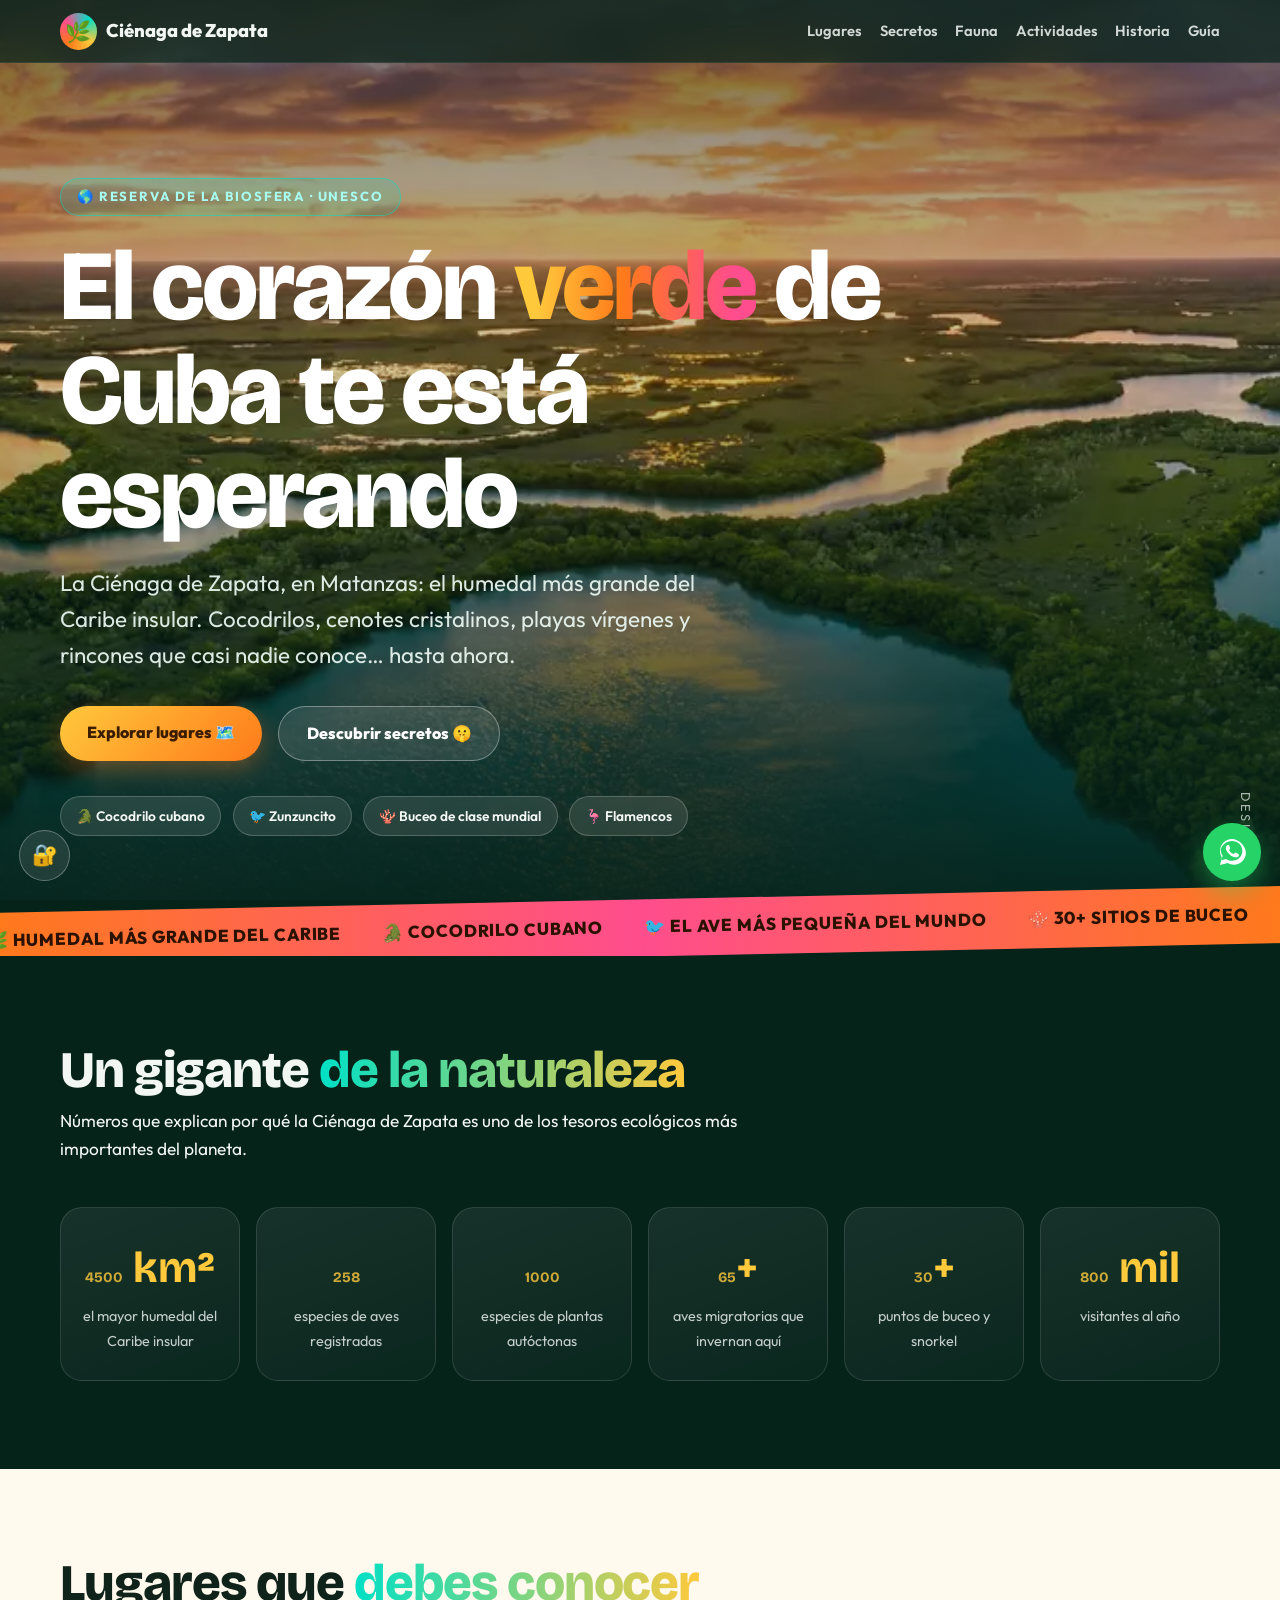
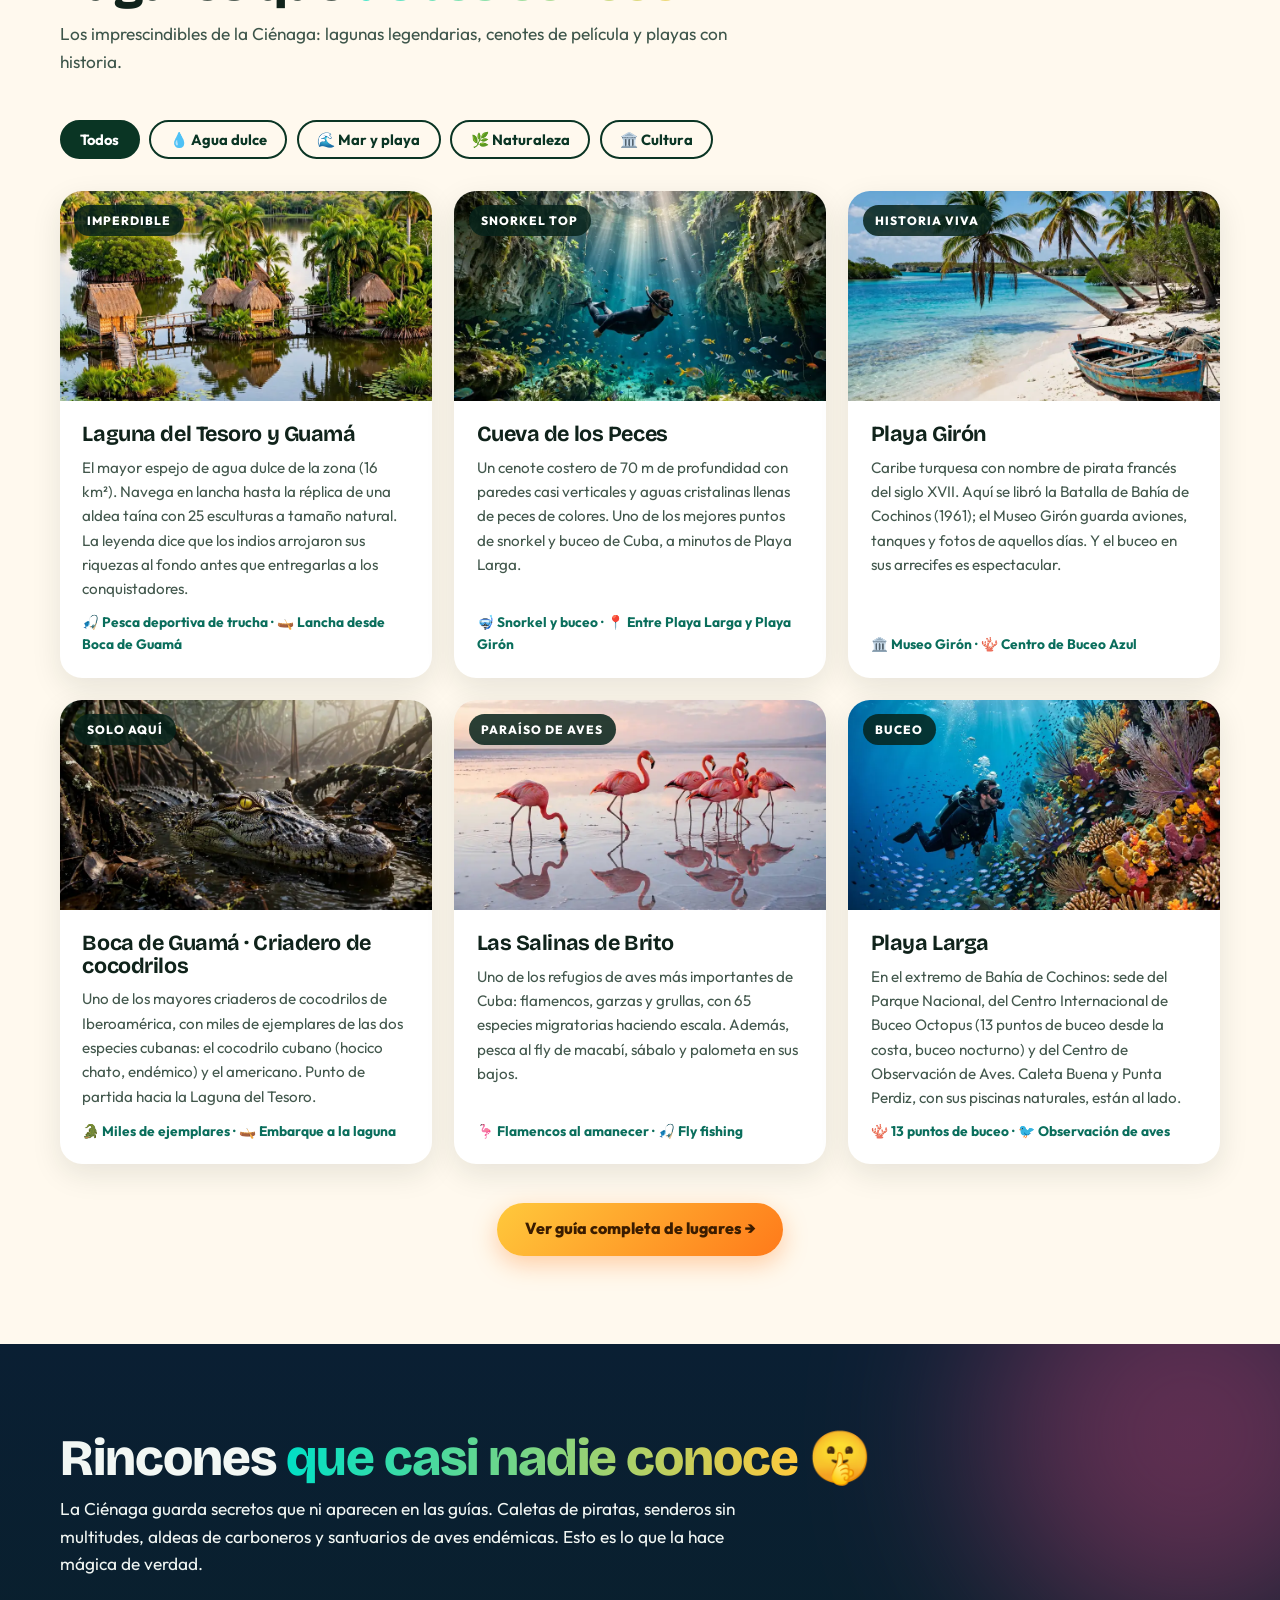
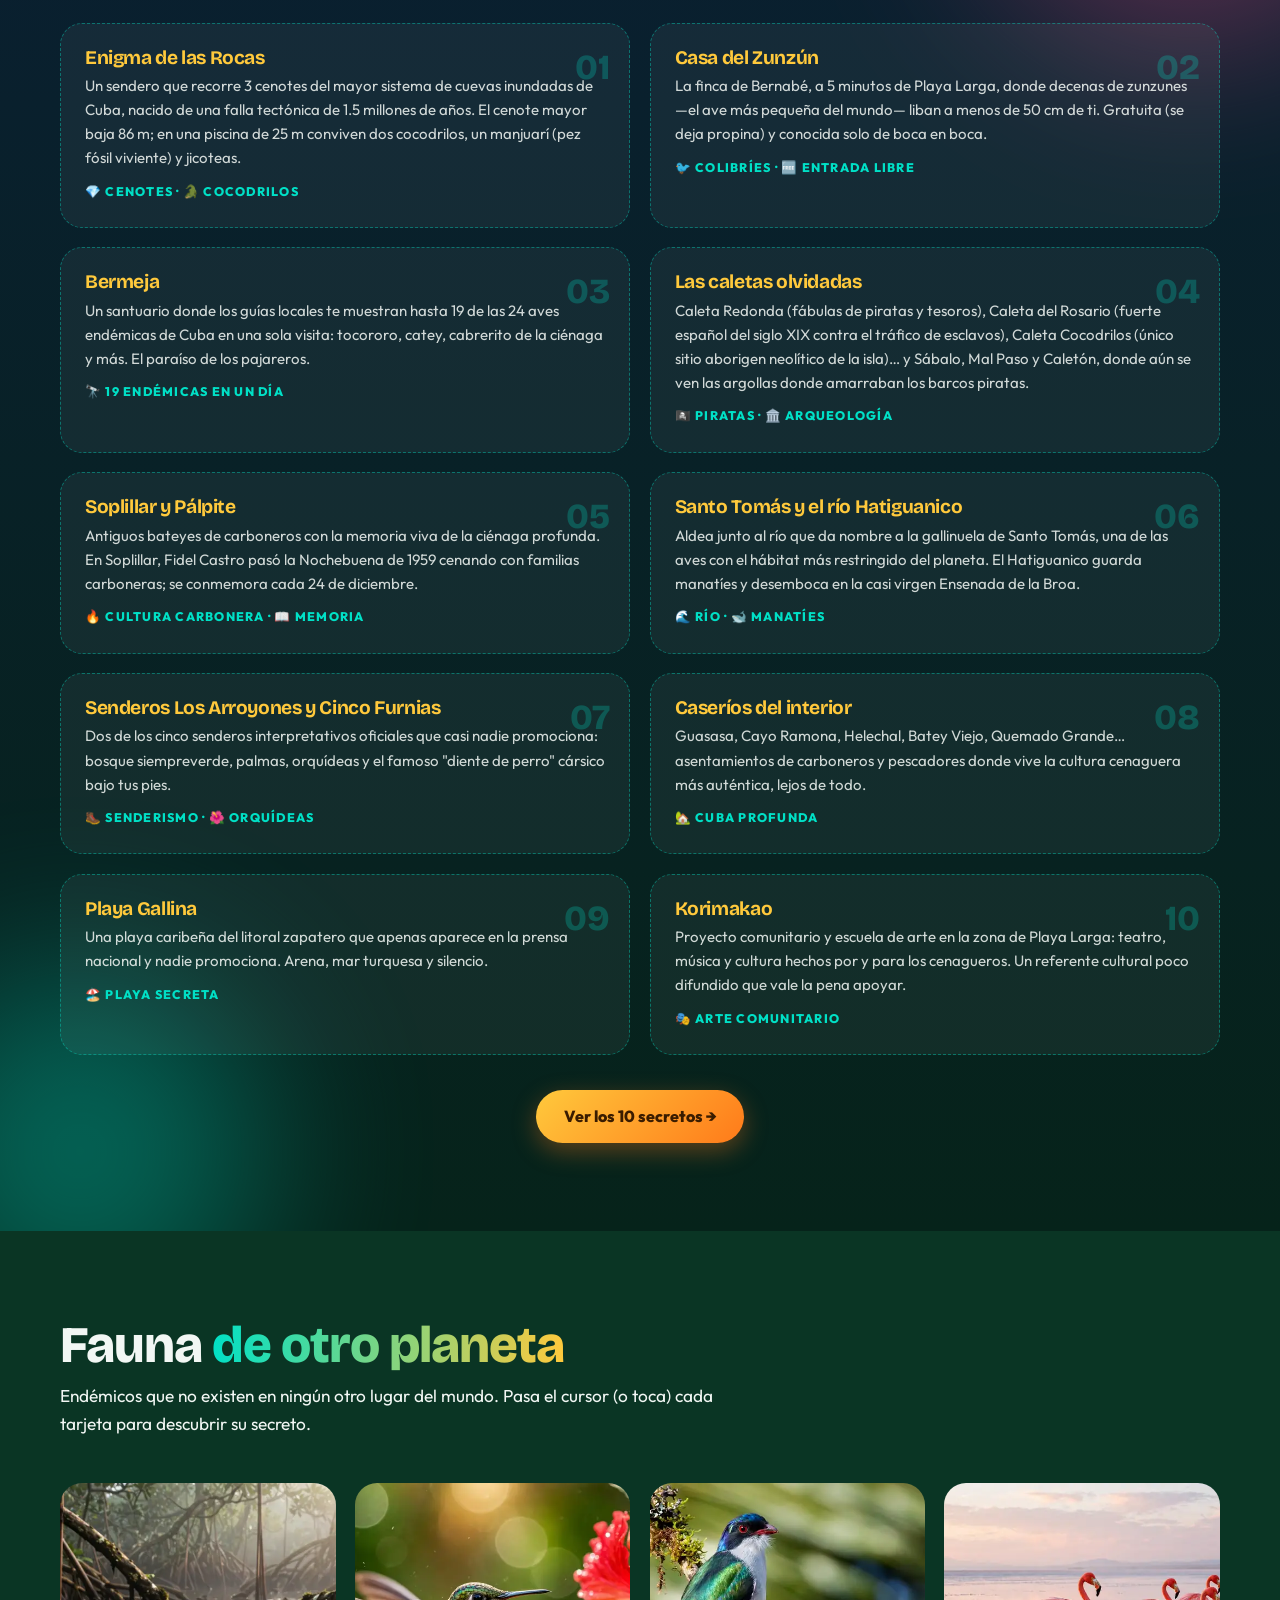
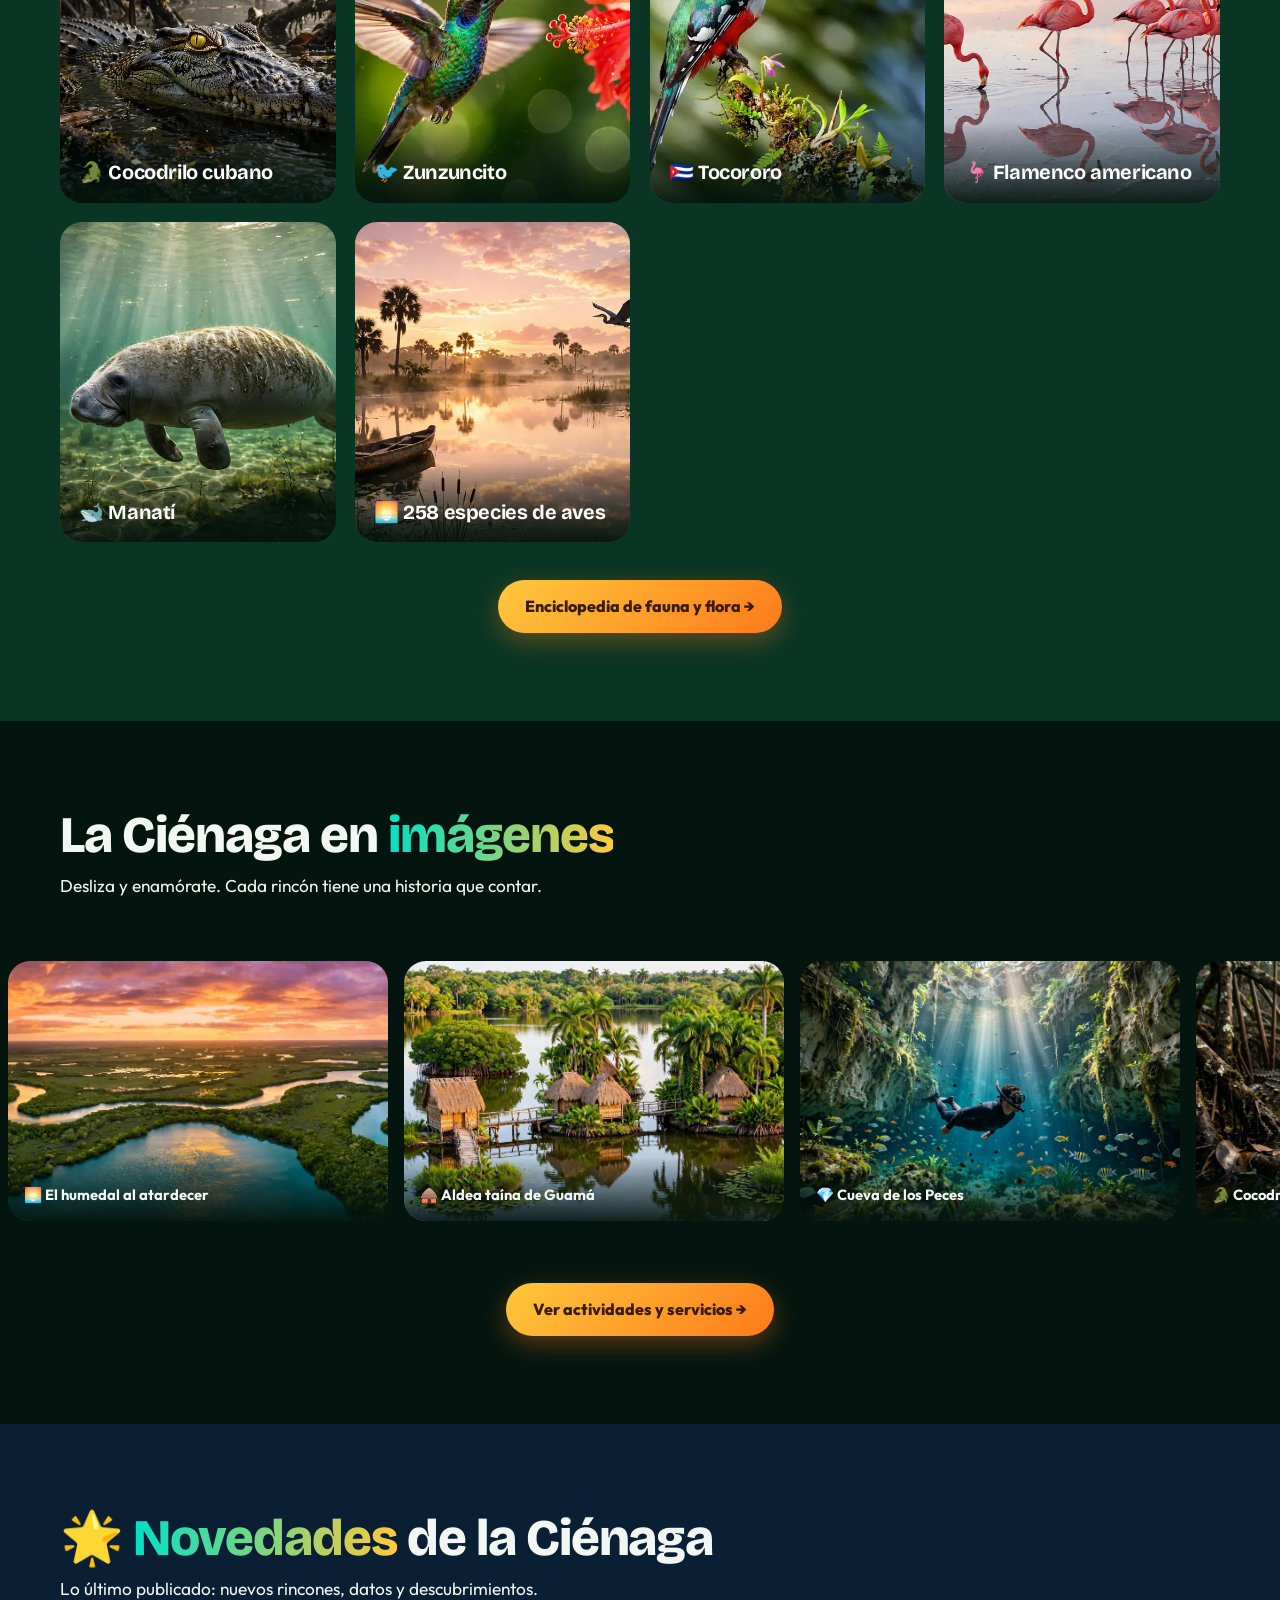
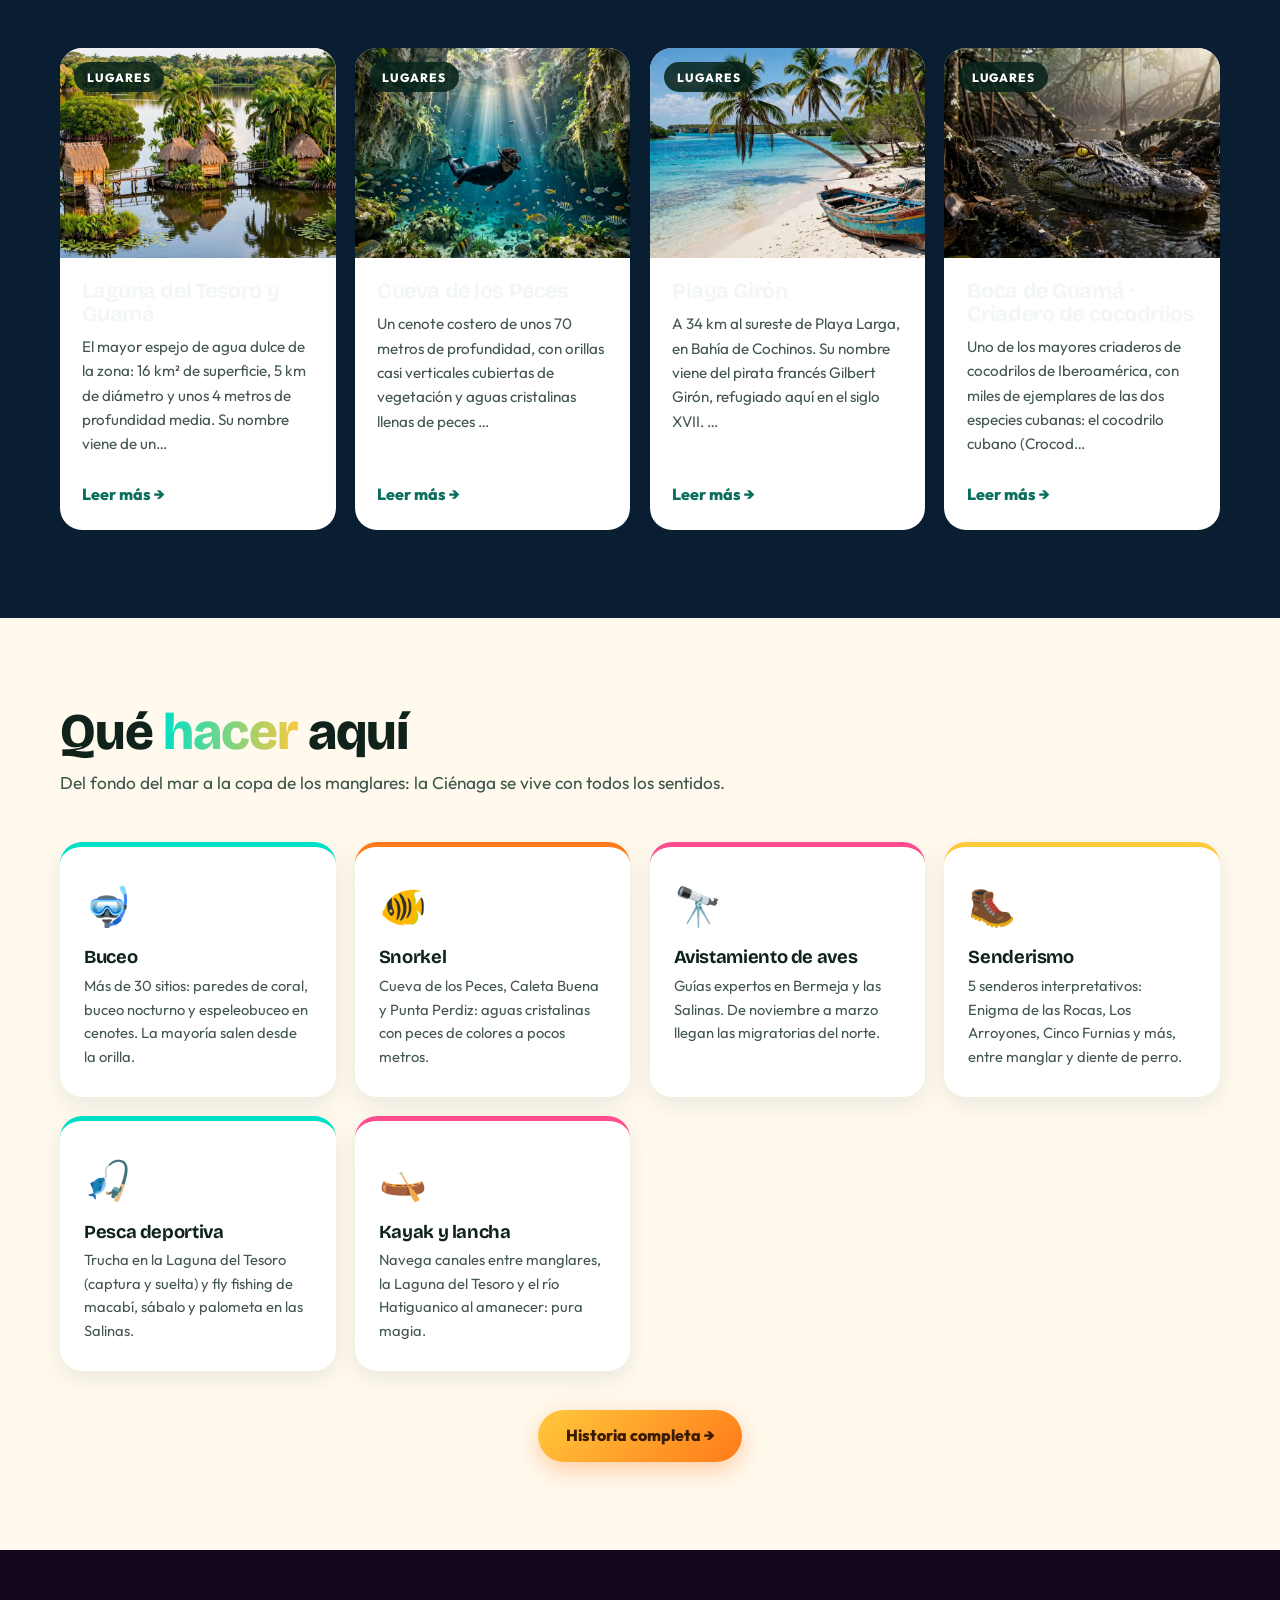
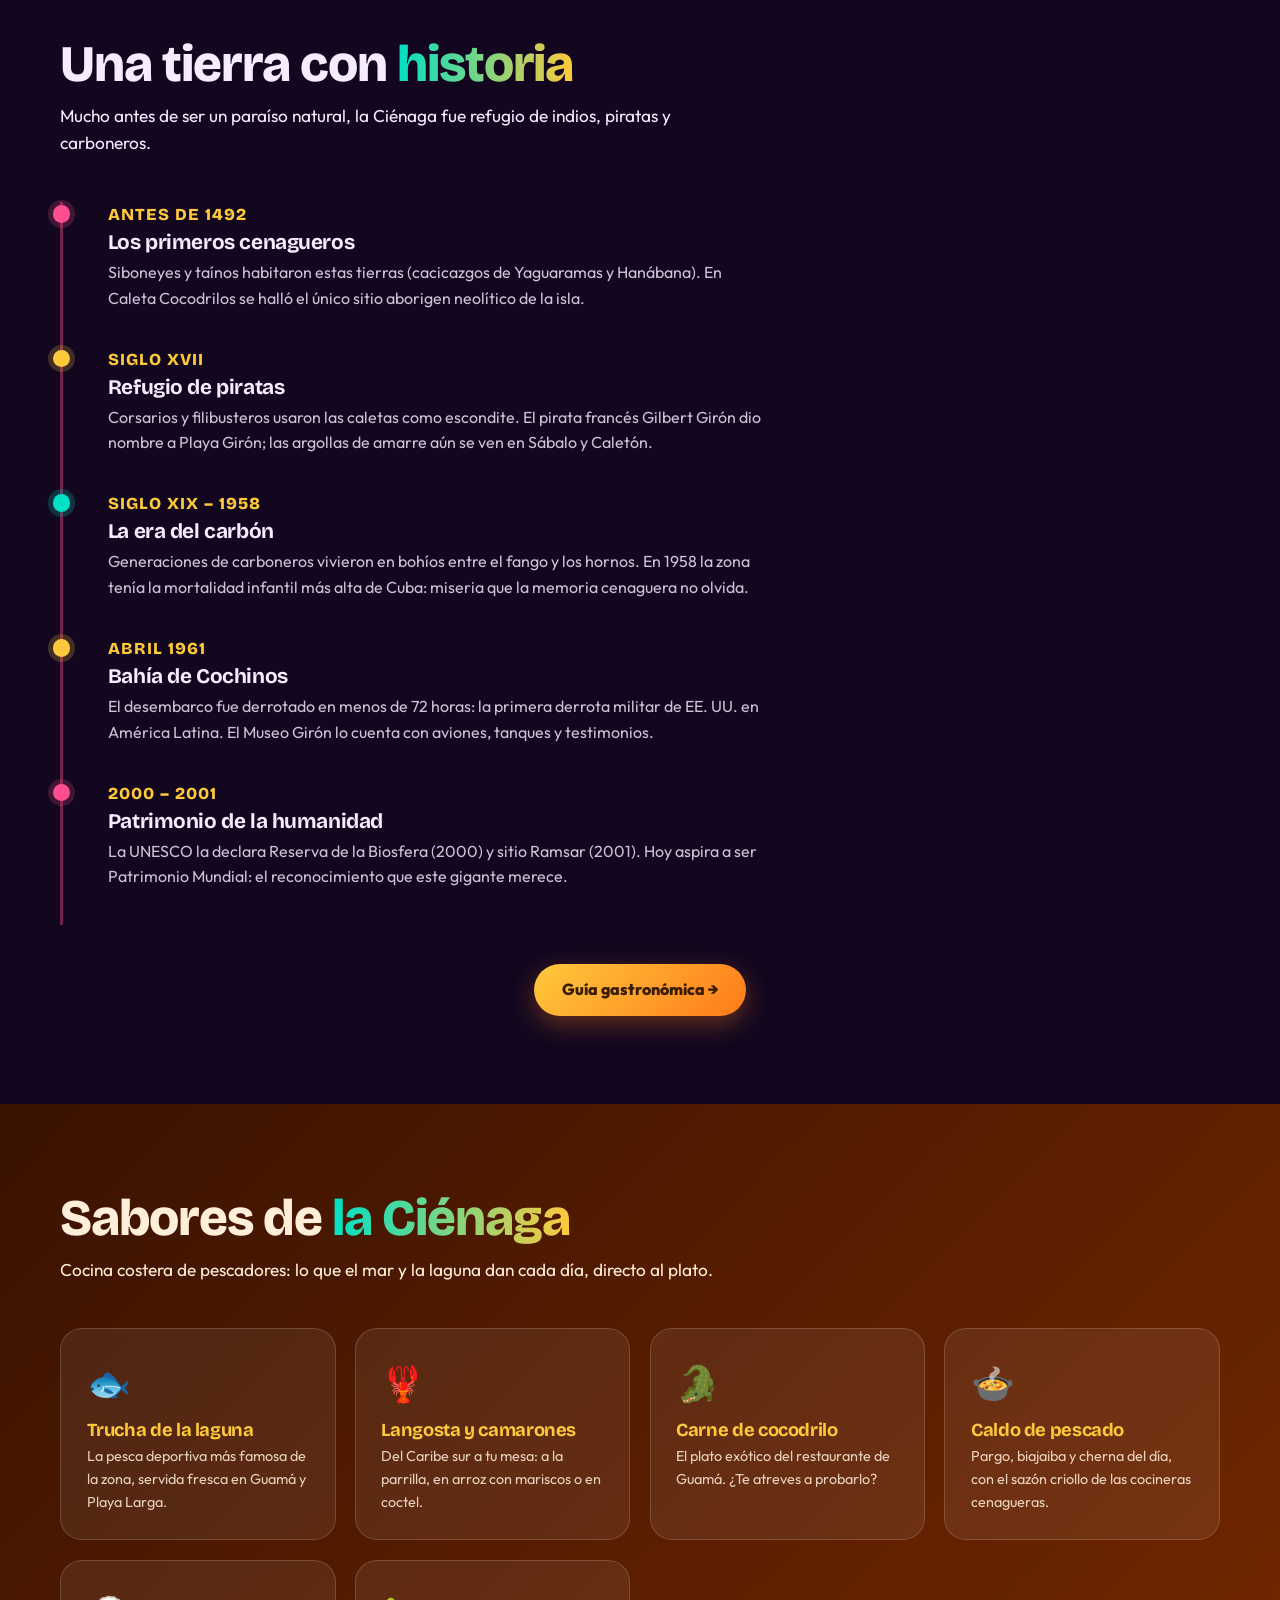
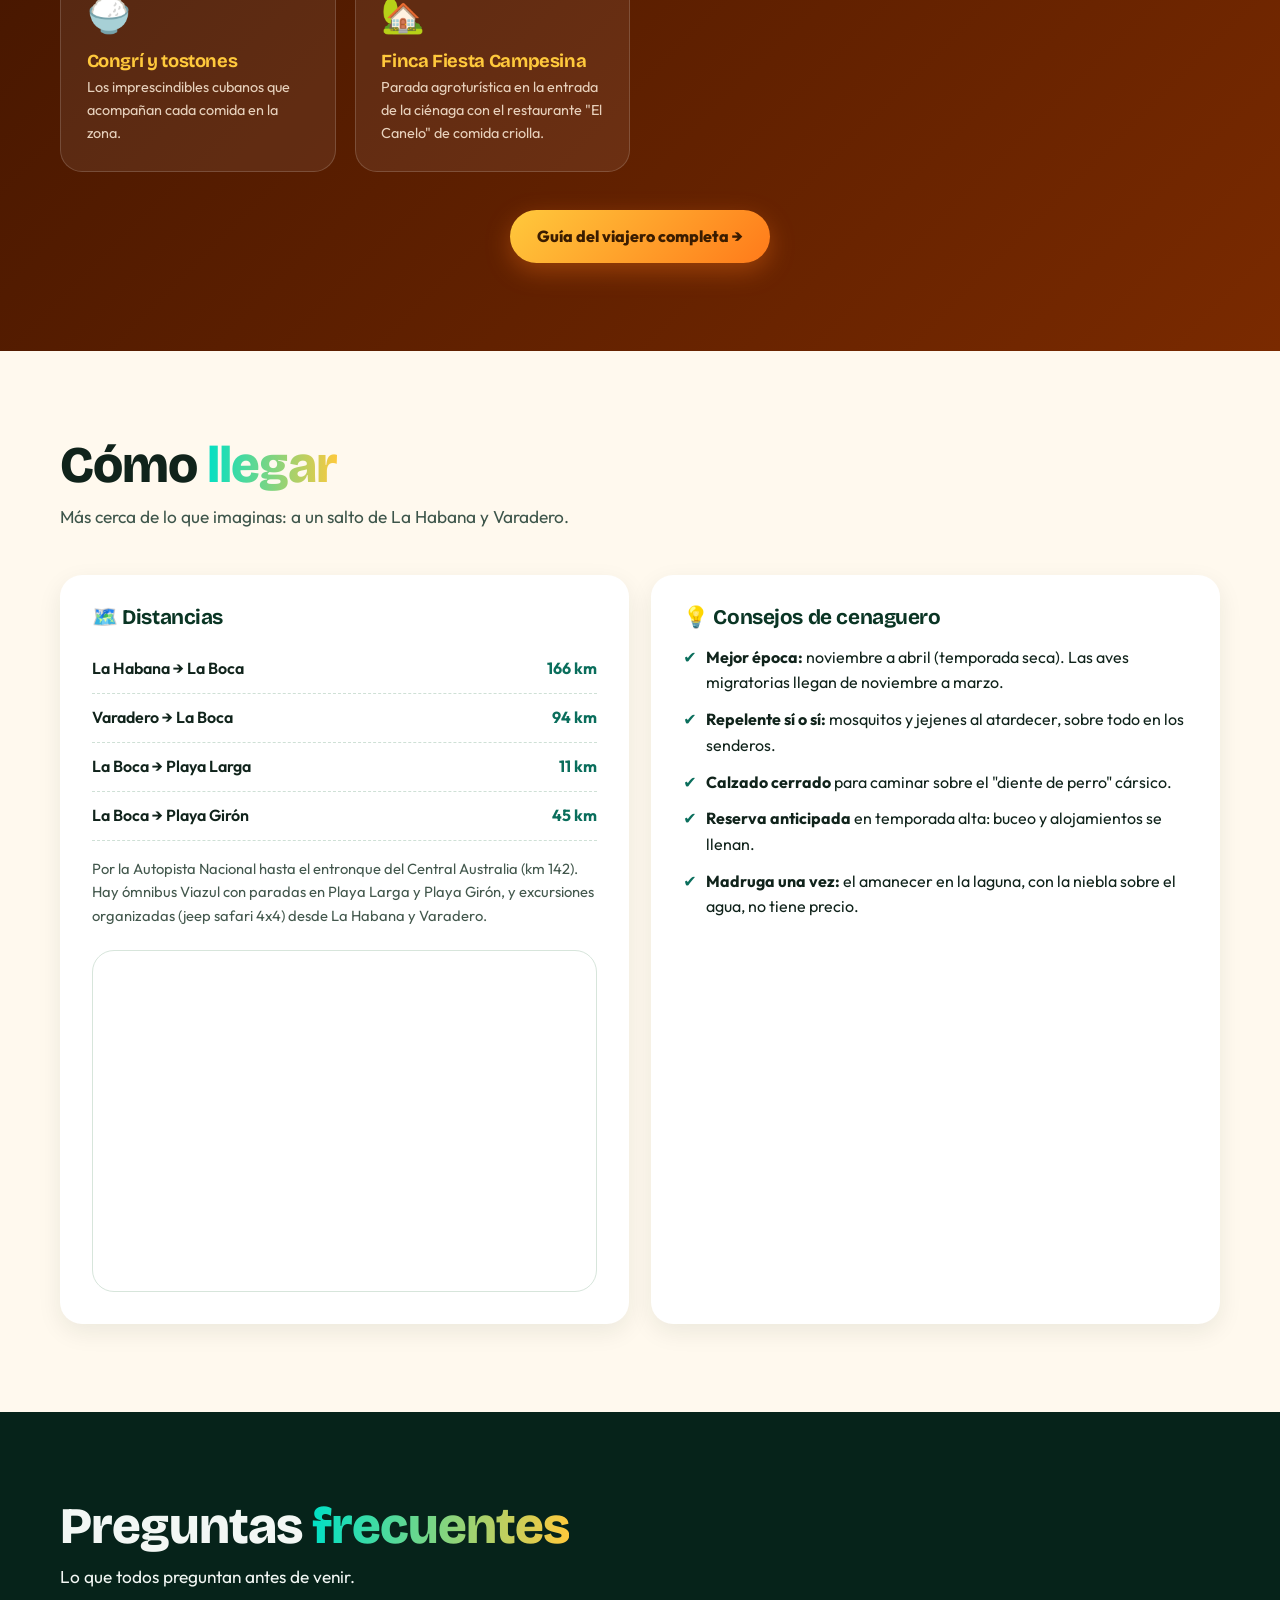
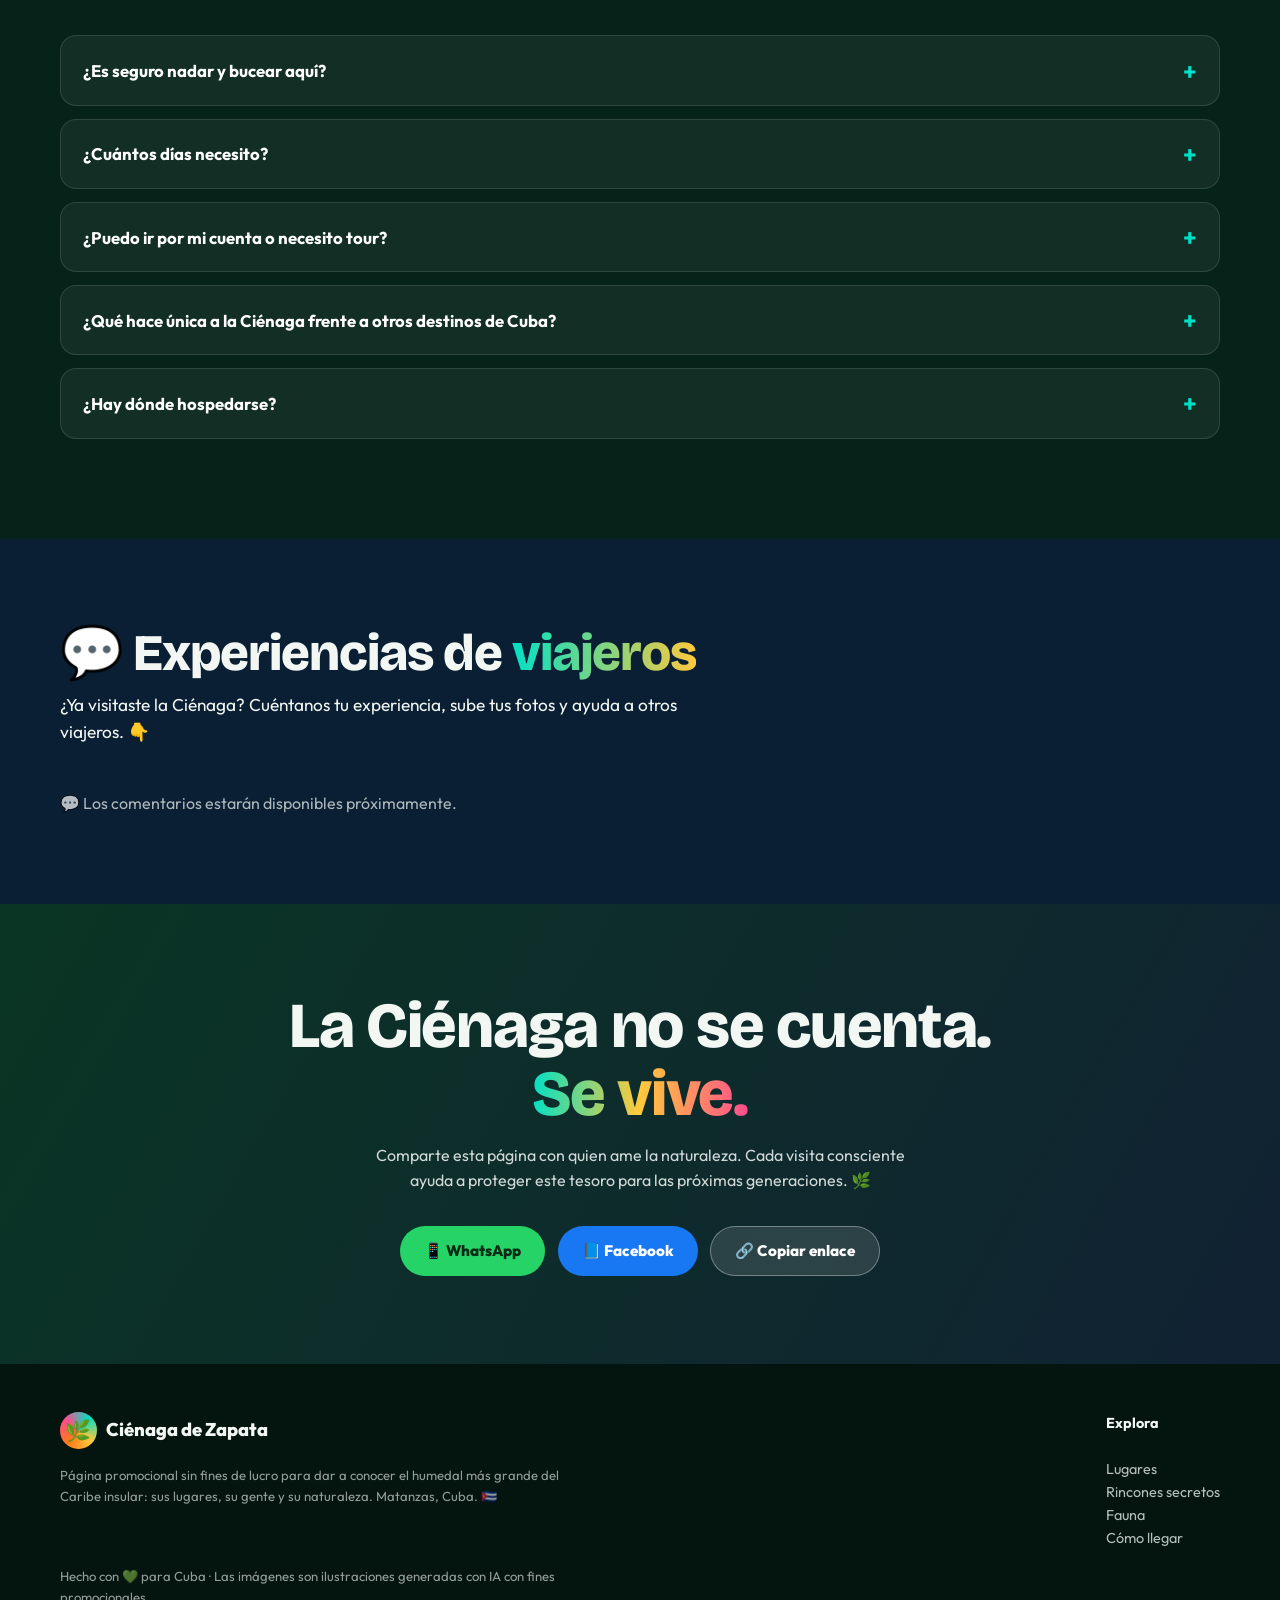
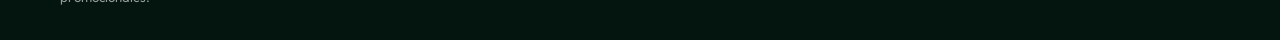
==== commit 32165beb: "Login con Google + comentarios sin cuenta + edición por página" ====
--- a/index.html
+++ b/index.html
@@ -317,23 +317,7 @@
   <div class="wrap">
     <h2 class="sec-title rv">💬 Experiencias de <span class="grad">viajeros</span></h2>
     <p class="sec-sub rv">¿Ya visitaste la Ciénaga? Cuéntanos tu experiencia, sube tus fotos y ayuda a otros viajeros. 👇</p>
-    <div id="giscus-box" class="rv">
-<script src="https://giscus.app/client.js"
-        data-repo="roygarcialeonardo/cienaga-de-zapata"
-        data-repo-id="R_kgDOU9ZfBA"
-        data-category="Announcements"
-        data-category-id="DIC_kwDOU9ZfBM4DHIgC"
-        data-mapping="pathname"
-        data-strict="0"
-        data-reactions-enabled="1"
-        data-emit-metadata="0"
-        data-input-position="bottom"
-        data-theme="dark"
-        data-lang="es"
-        crossorigin="anonymous"
-        async>
-</script>
-    </div>
+    <div id="comments" class="rv"></div>
   </div>
 </section>
 
@@ -367,7 +351,10 @@
   </div>
 </footer>
 
+<script src="config.js"></script>
+<script src="https://accounts.google.com/gsi/client" async defer></script>
 <script src="sitio.js"></script>
+<script src="comments.js"></script>
 <script src="admin.js"></script>
 <script>
 // Reveal on scroll
--- a/estilos.css
+++ b/estilos.css
@@ -264,14 +264,15 @@
 .admin-bar .btn{padding:.5rem 1rem;font-size:.85rem}
 .modal-veil{position:fixed;inset:0;z-index:80;background:rgba(0,0,0,.7);display:none;place-items:center;padding:1rem}
 .modal-veil.on{display:grid}
-.modal{background:#0e2a1f;border:1px solid rgba(0,224,198,.35);border-radius:20px;max-width:560px;width:100%;
-  max-height:92vh;overflow:auto;padding:1.8rem;color:#eef}
-.modal h3{margin-bottom:1rem;color:var(--amarillo)}
-.modal label{display:block;font-weight:700;margin:.9rem 0 .3rem;font-size:.9rem}
-.modal input[type=text],.modal textarea,.modal select{width:100%;background:rgba(255,255,255,.07);border:1px solid rgba(255,255,255,.2);
-  border-radius:10px;color:#fff;padding:.7rem;font-family:inherit;font-size:.95rem}
+.modal{background:#fffdf8;border:1px solid #d8e5dc;border-radius:20px;max-width:580px;width:100%;
+  max-height:92vh;overflow:auto;padding:1.8rem;color:#10231b;box-shadow:0 24px 60px rgba(0,0,0,.4)}
+.modal h3{margin-bottom:.6rem;color:#0a6e5c;font-size:1.35rem}
+.modal label{display:block;font-weight:700;margin:1rem 0 .35rem;font-size:.92rem;color:#0a3524}
+.modal input[type=text],.modal textarea,.modal select{width:100%;background:#f4f8f5;border:1.5px solid #c4d8cc;
+  border-radius:10px;color:#10231b;padding:.75rem;font-family:inherit;font-size:.95rem}
+.modal input:focus,.modal textarea:focus,.modal select:focus{outline:none;border-color:#0a6e5c}
 .modal textarea{min-height:90px;resize:vertical}
-.modal .row{display:flex;gap:.7rem;margin-top:1.2rem;flex-wrap:wrap}
+.modal .row{display:flex;gap:.7rem;margin-top:1.3rem;flex-wrap:wrap}
 .ficha .admin-tools{position:absolute;top:.8rem;right:.8rem;display:none;gap:.4rem;z-index:5}
 body.admin .ficha .admin-tools{display:flex}
 body.admin .ficha{position:relative}
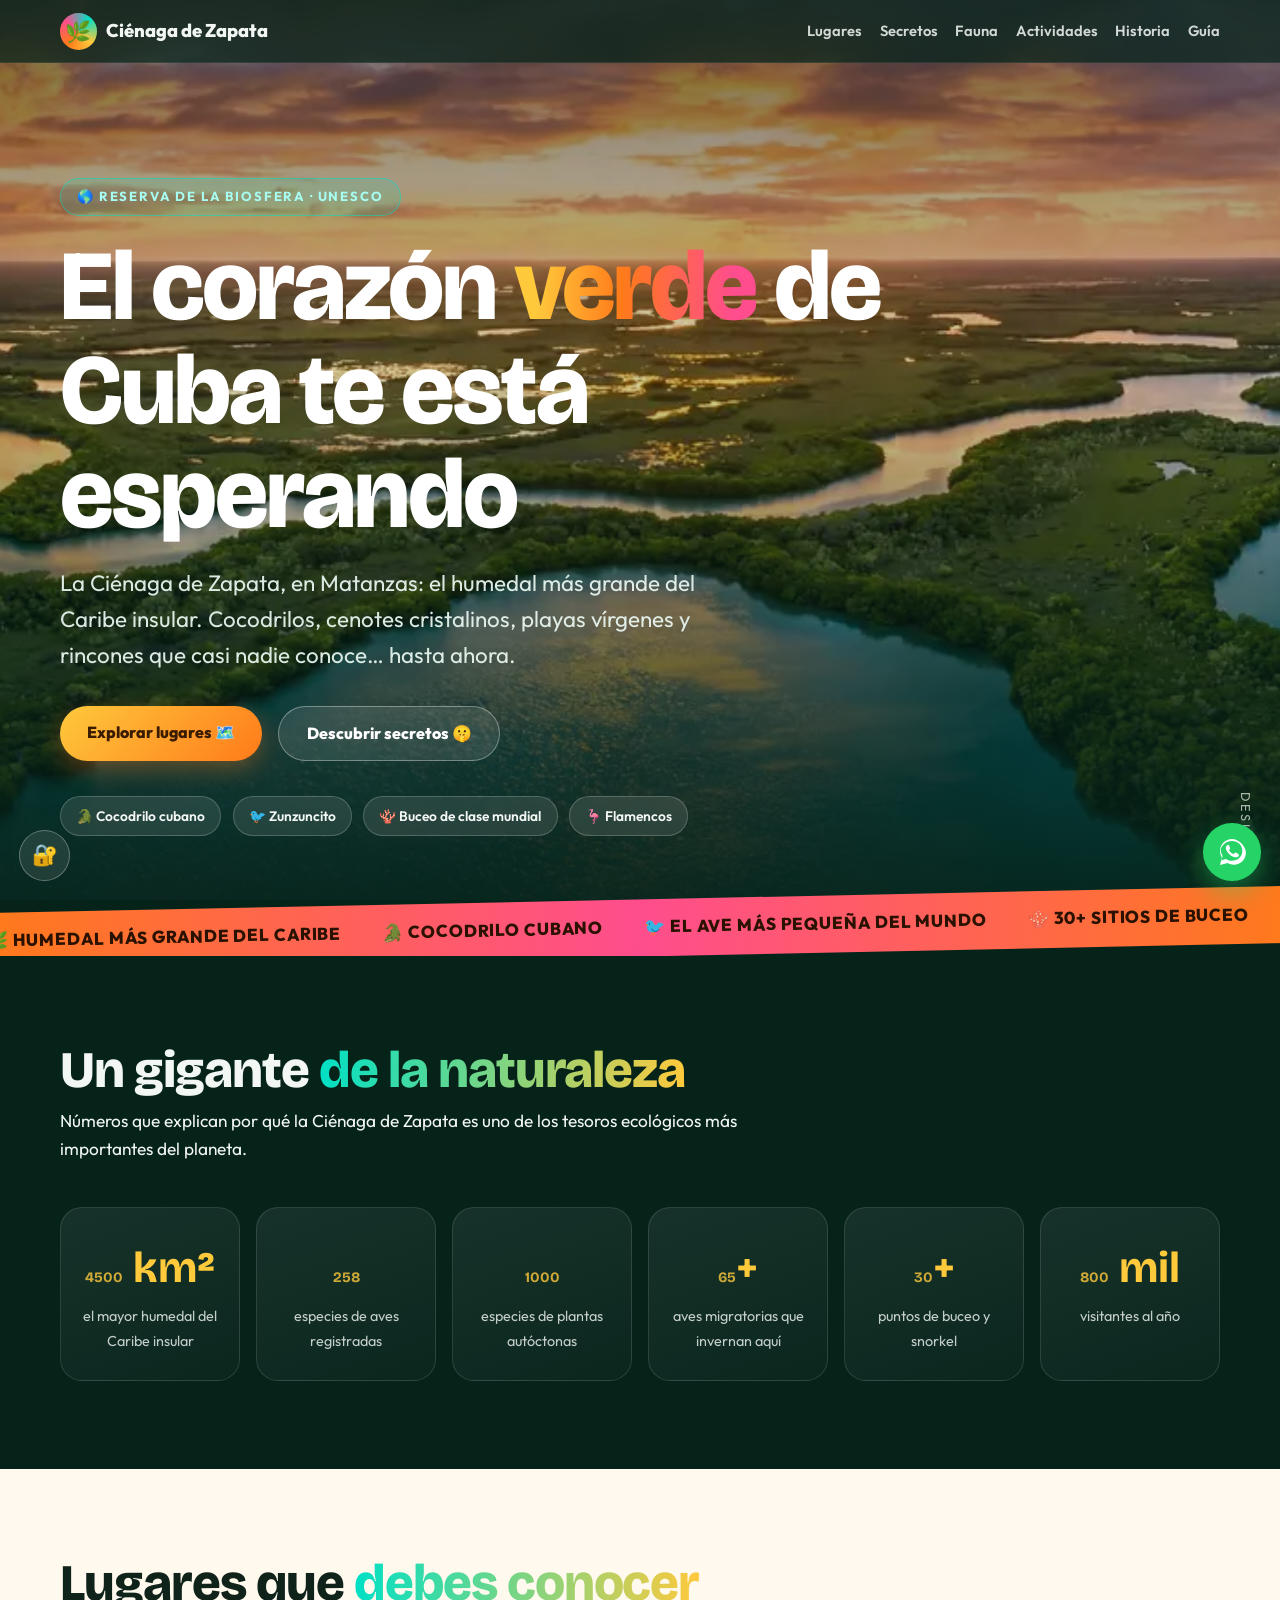
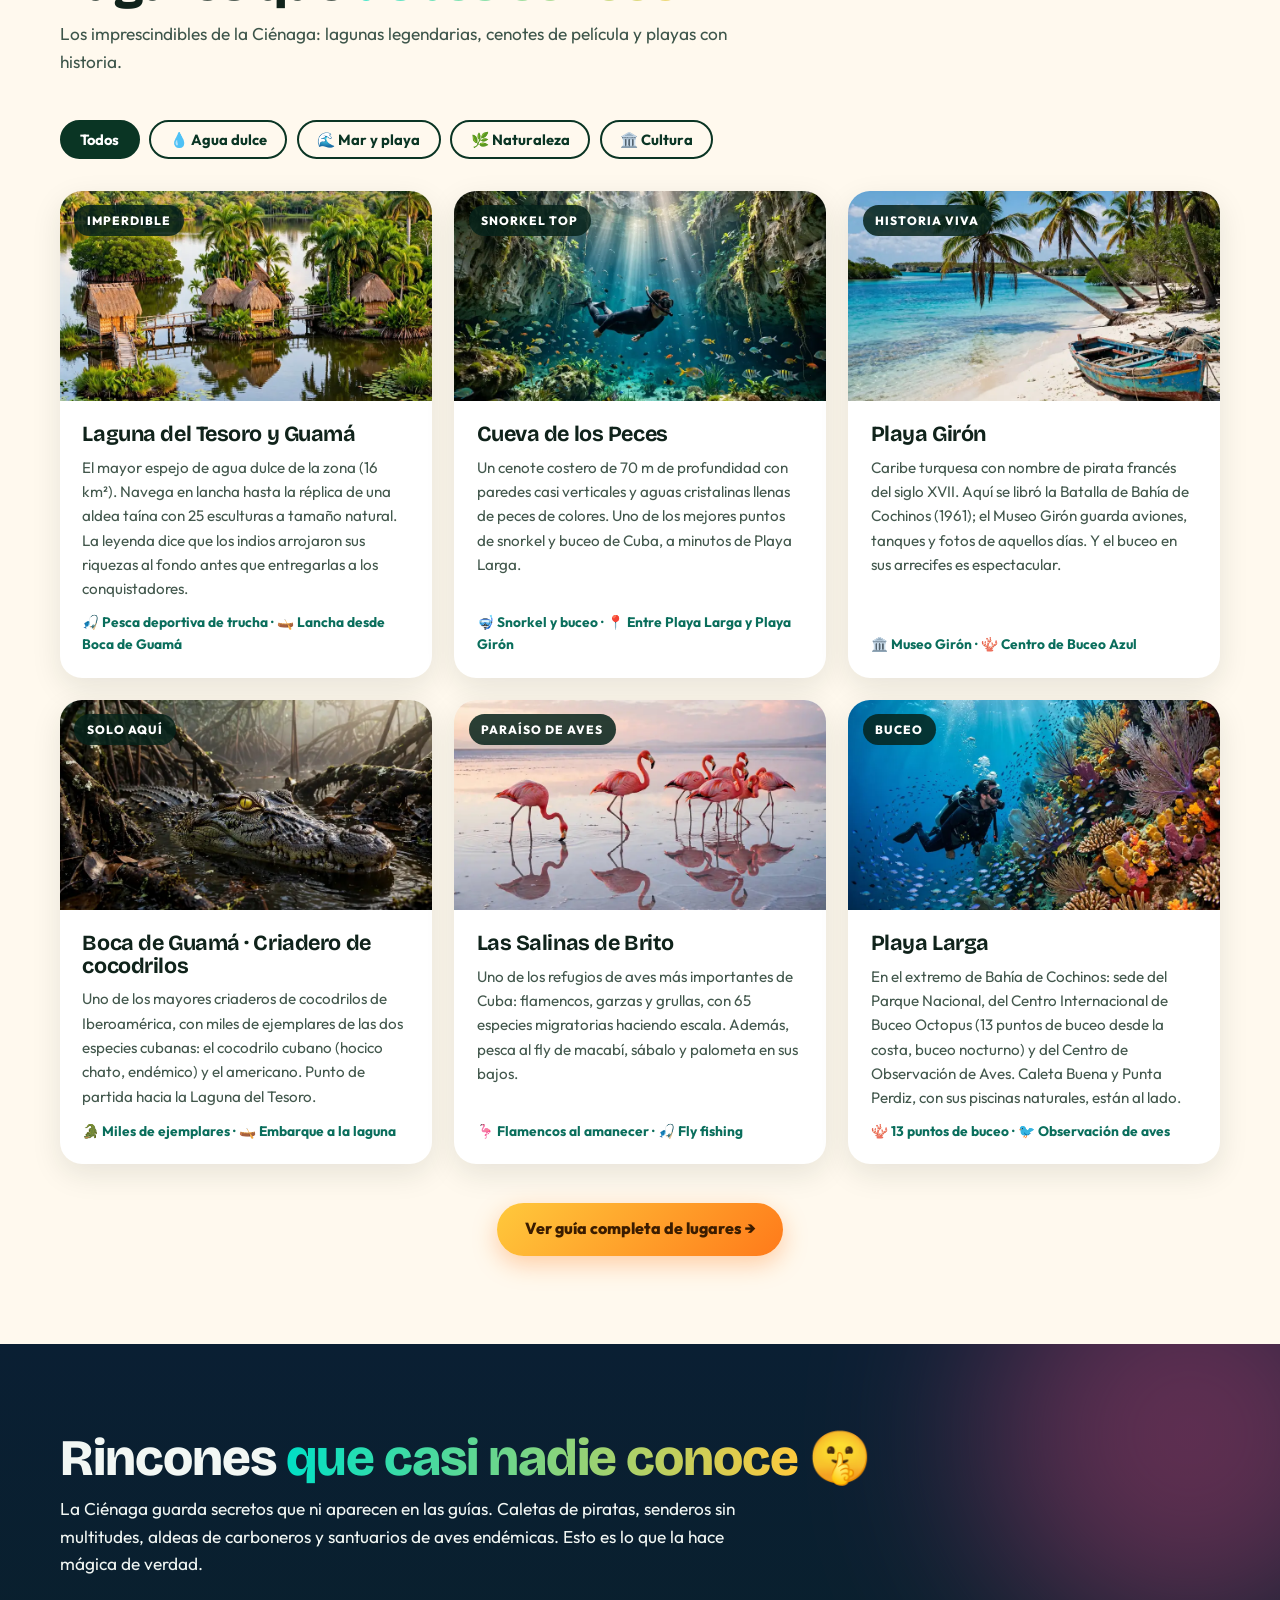
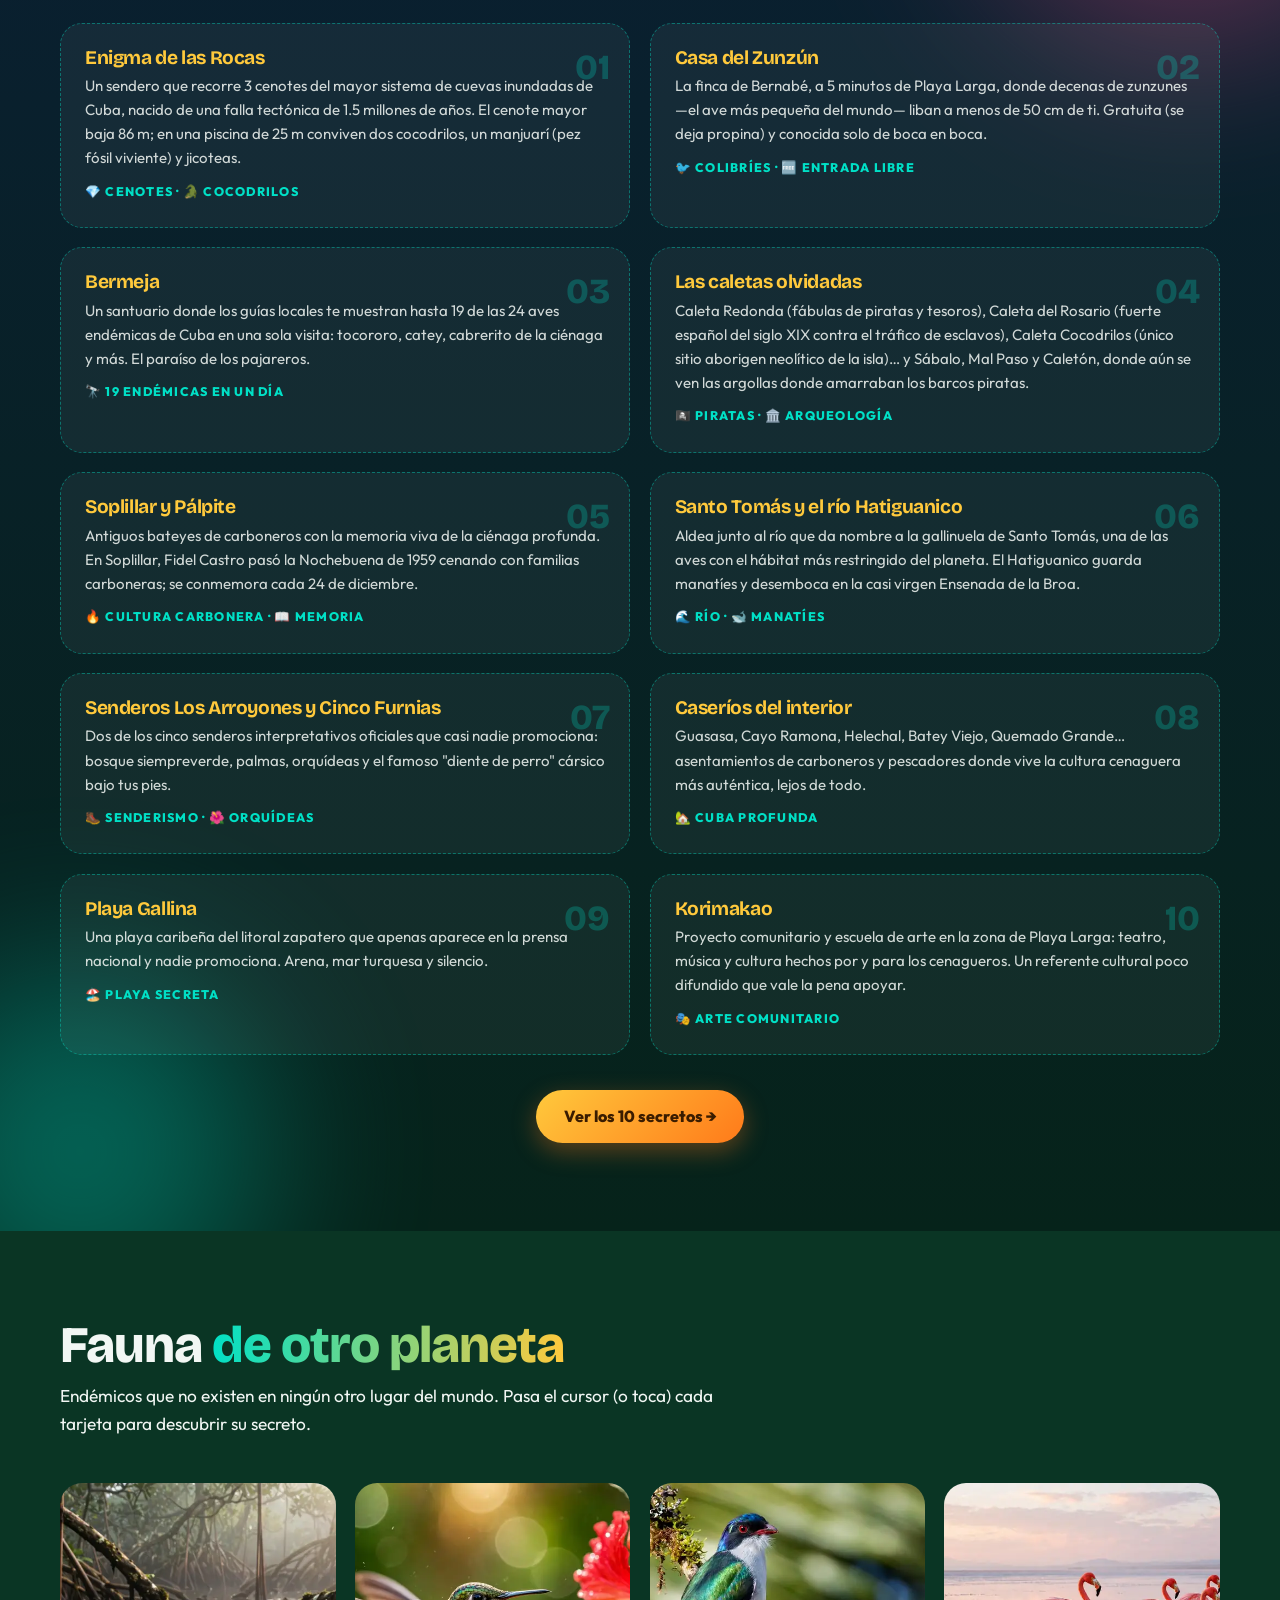
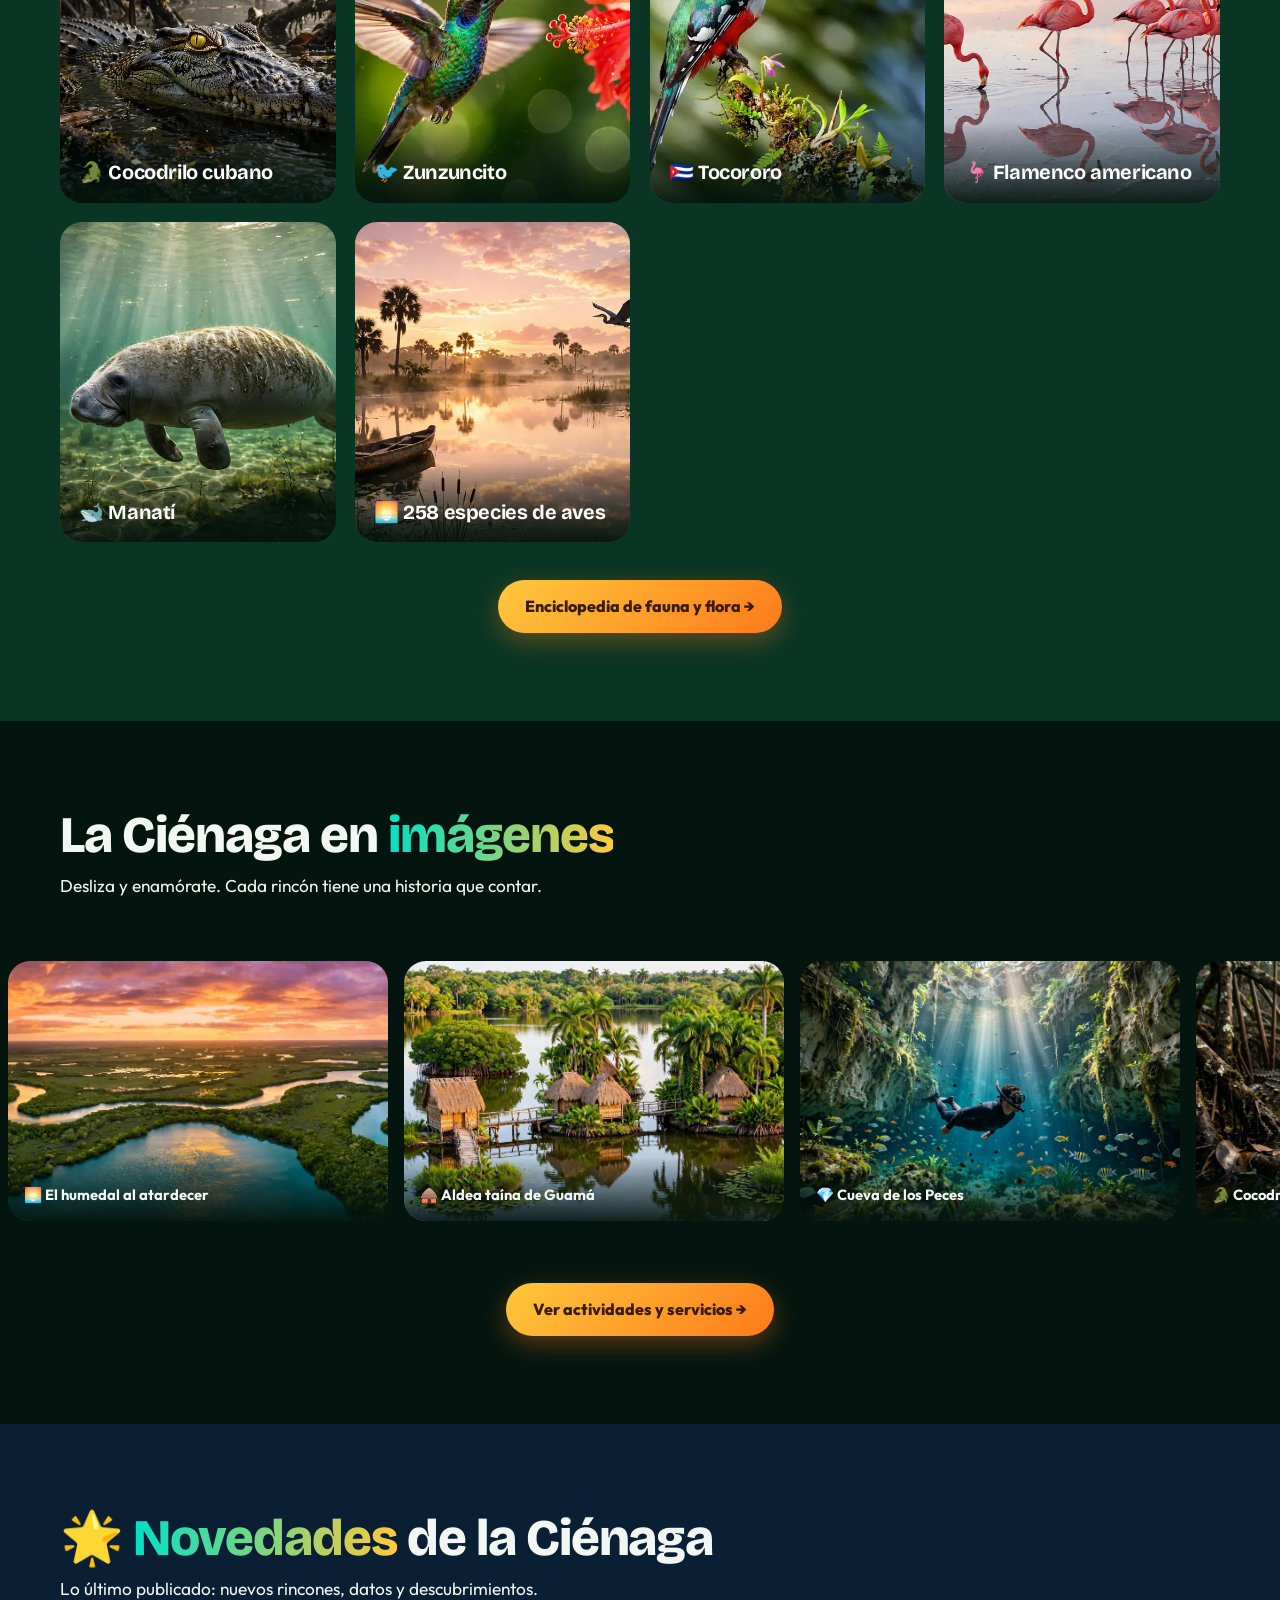
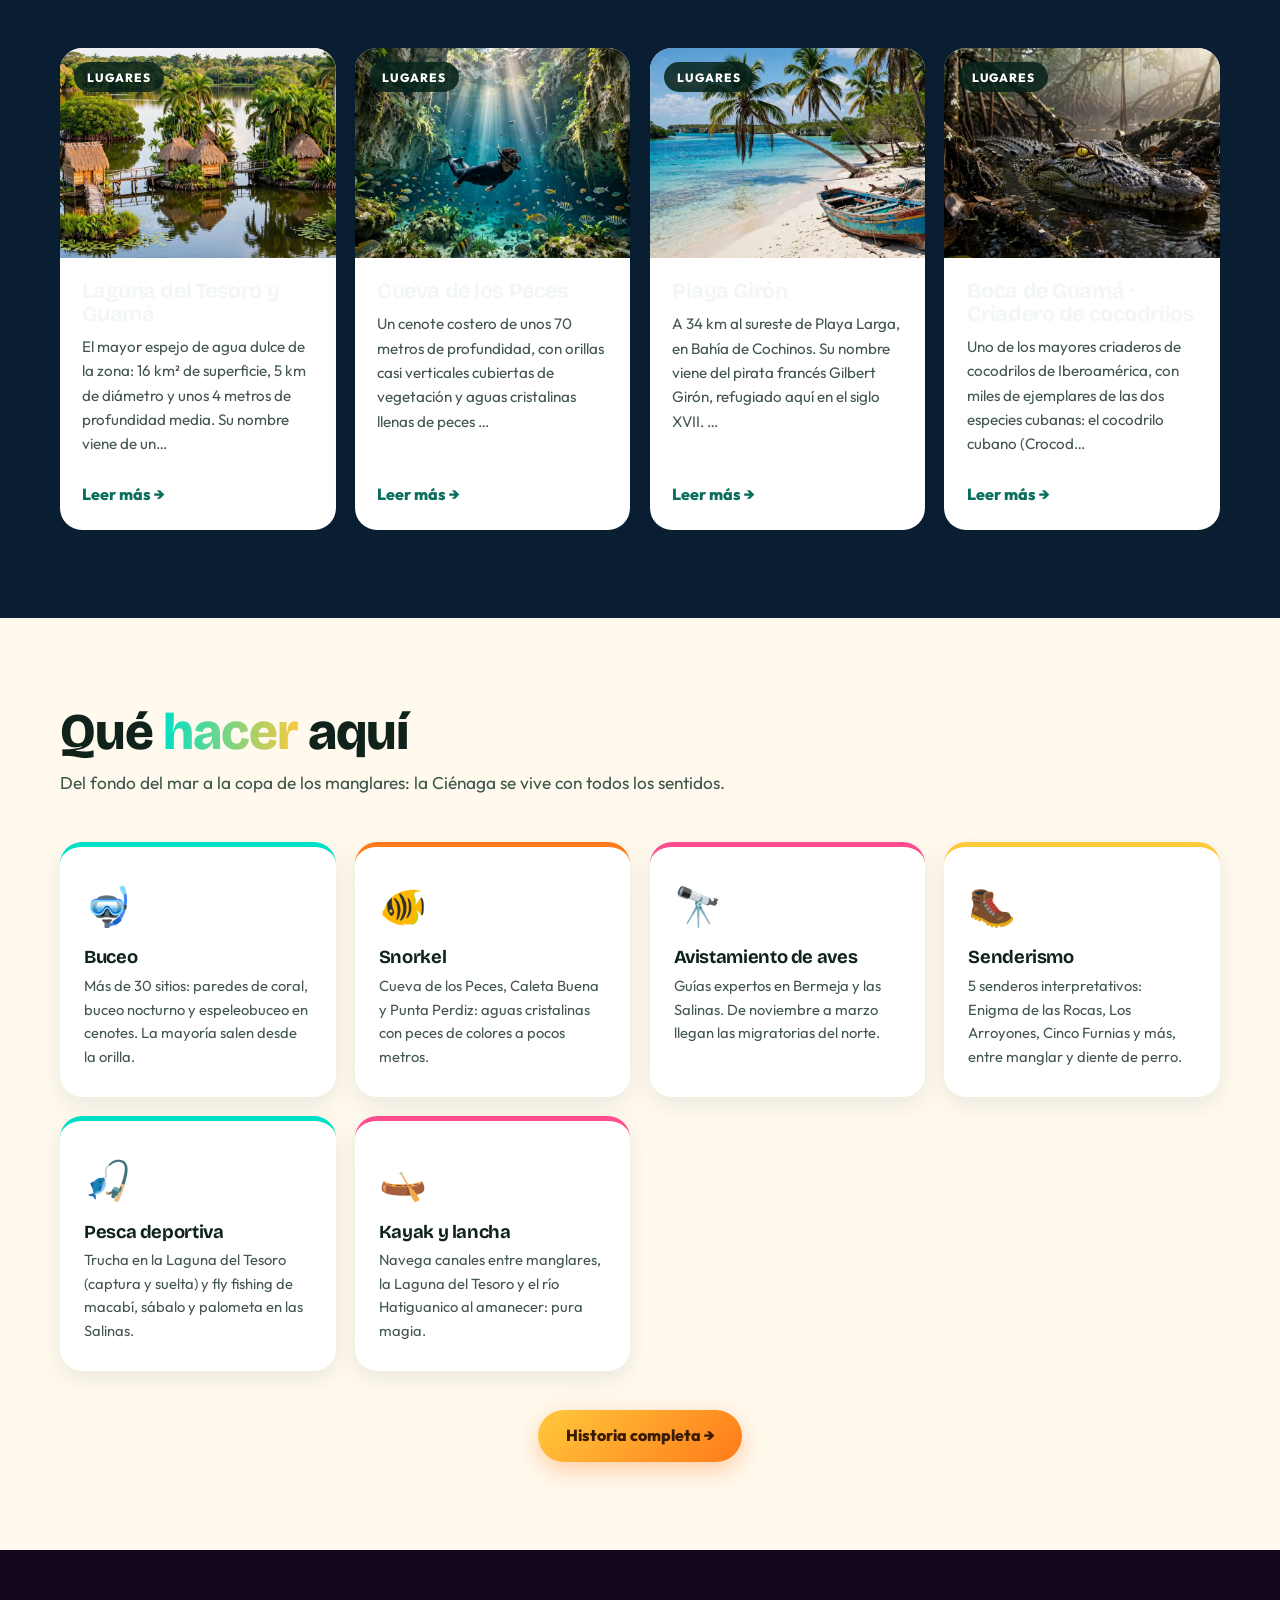
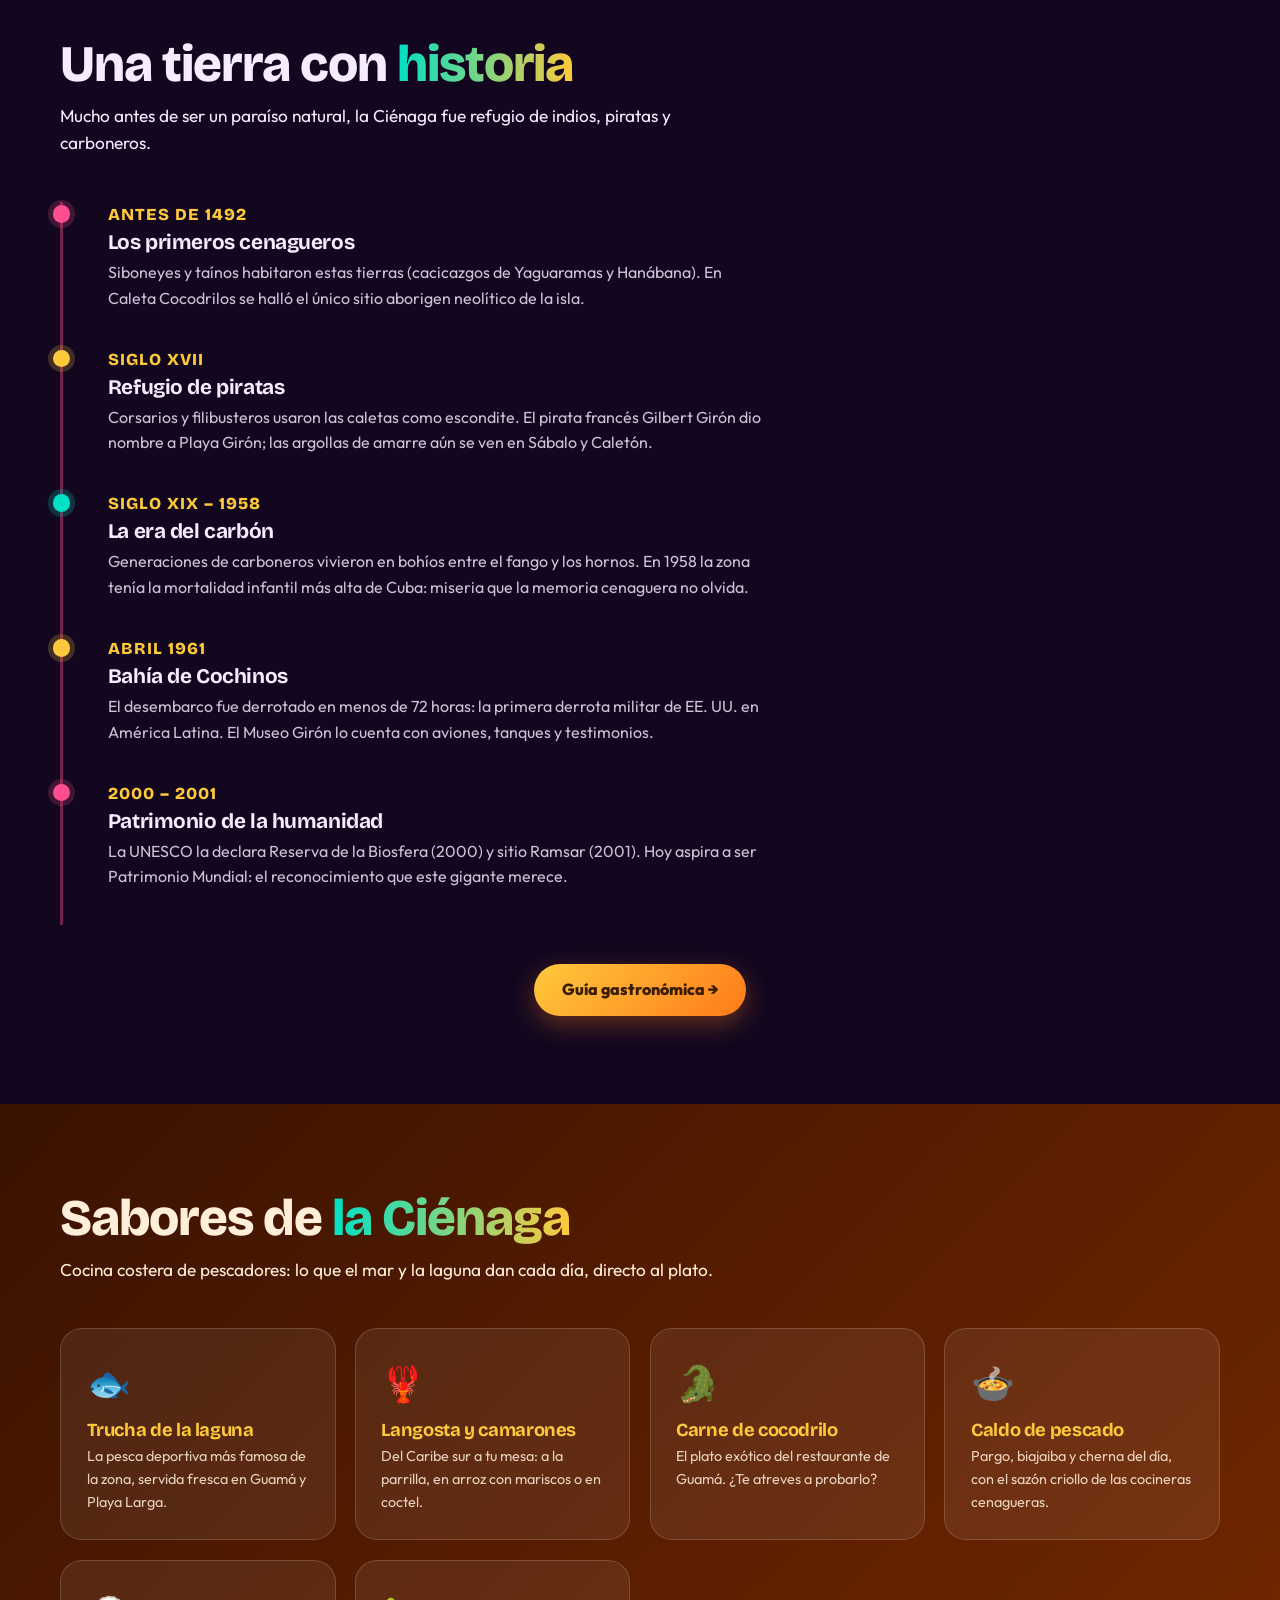
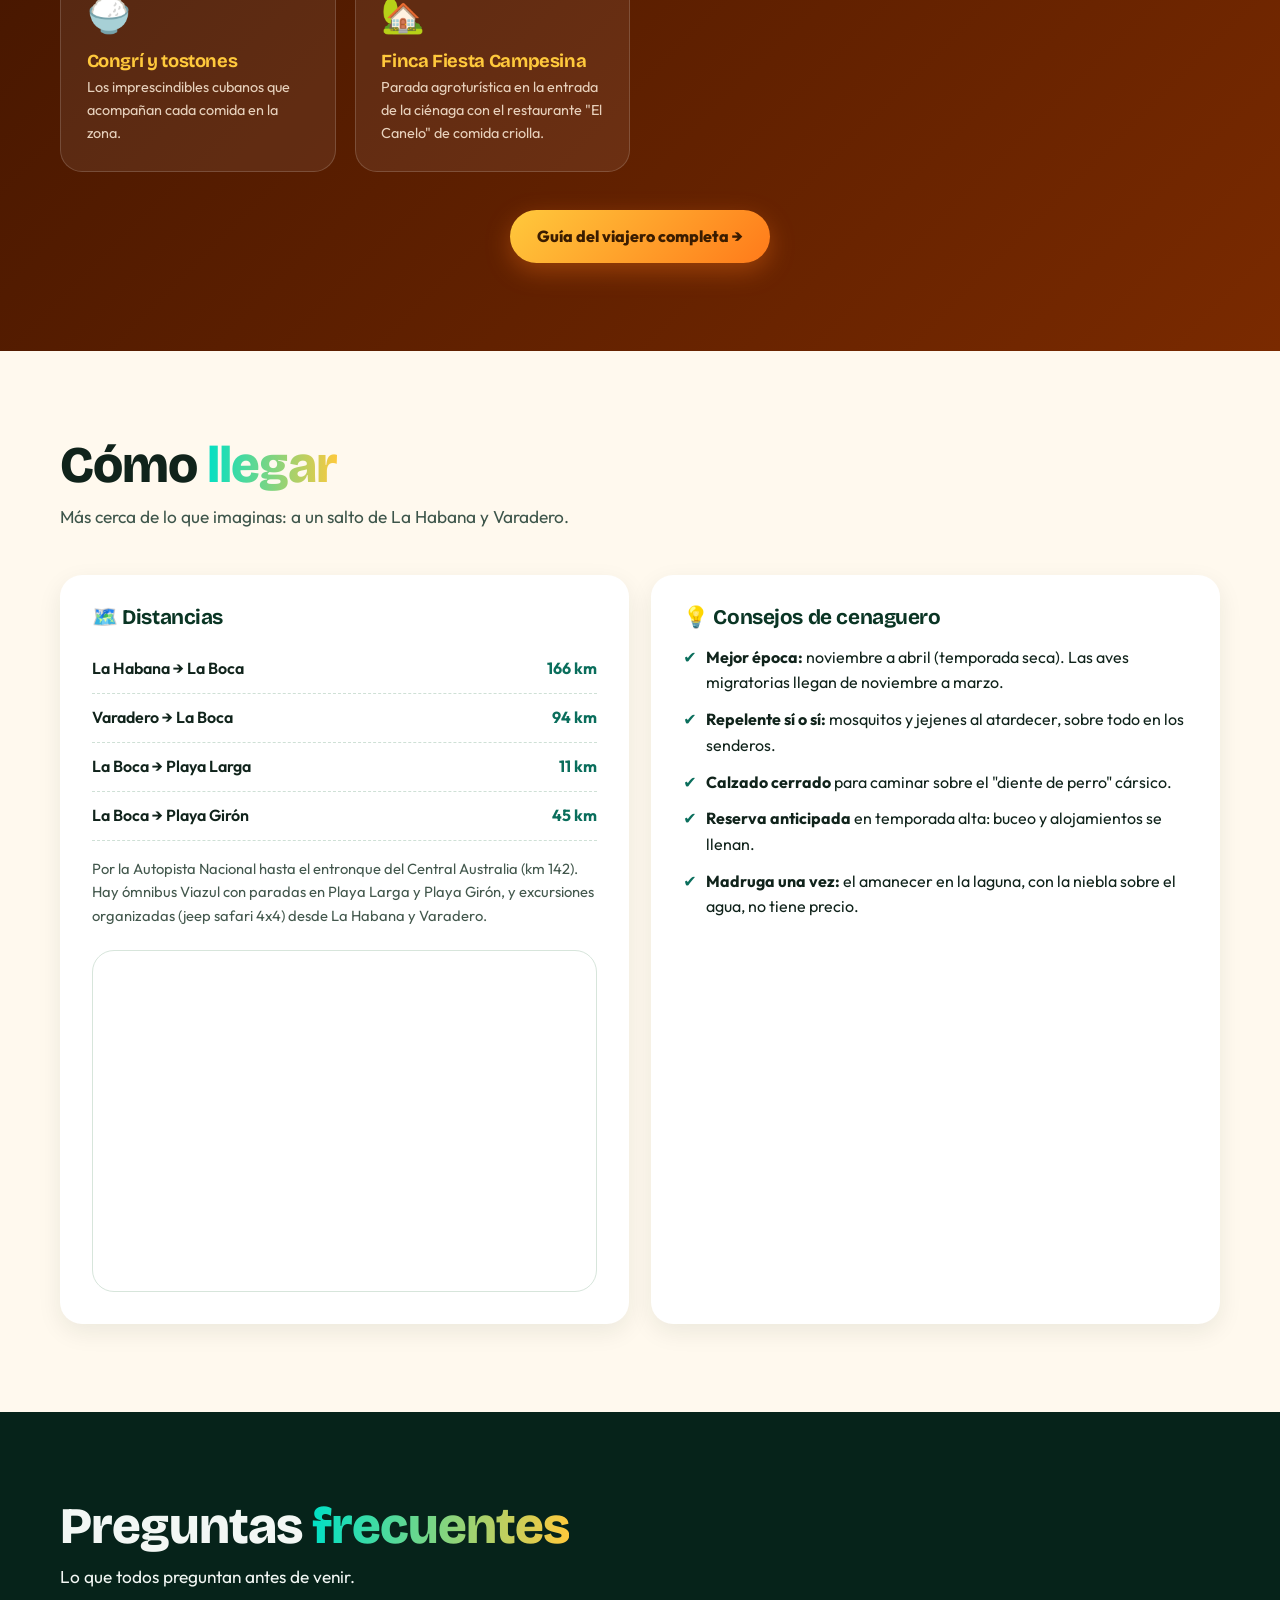
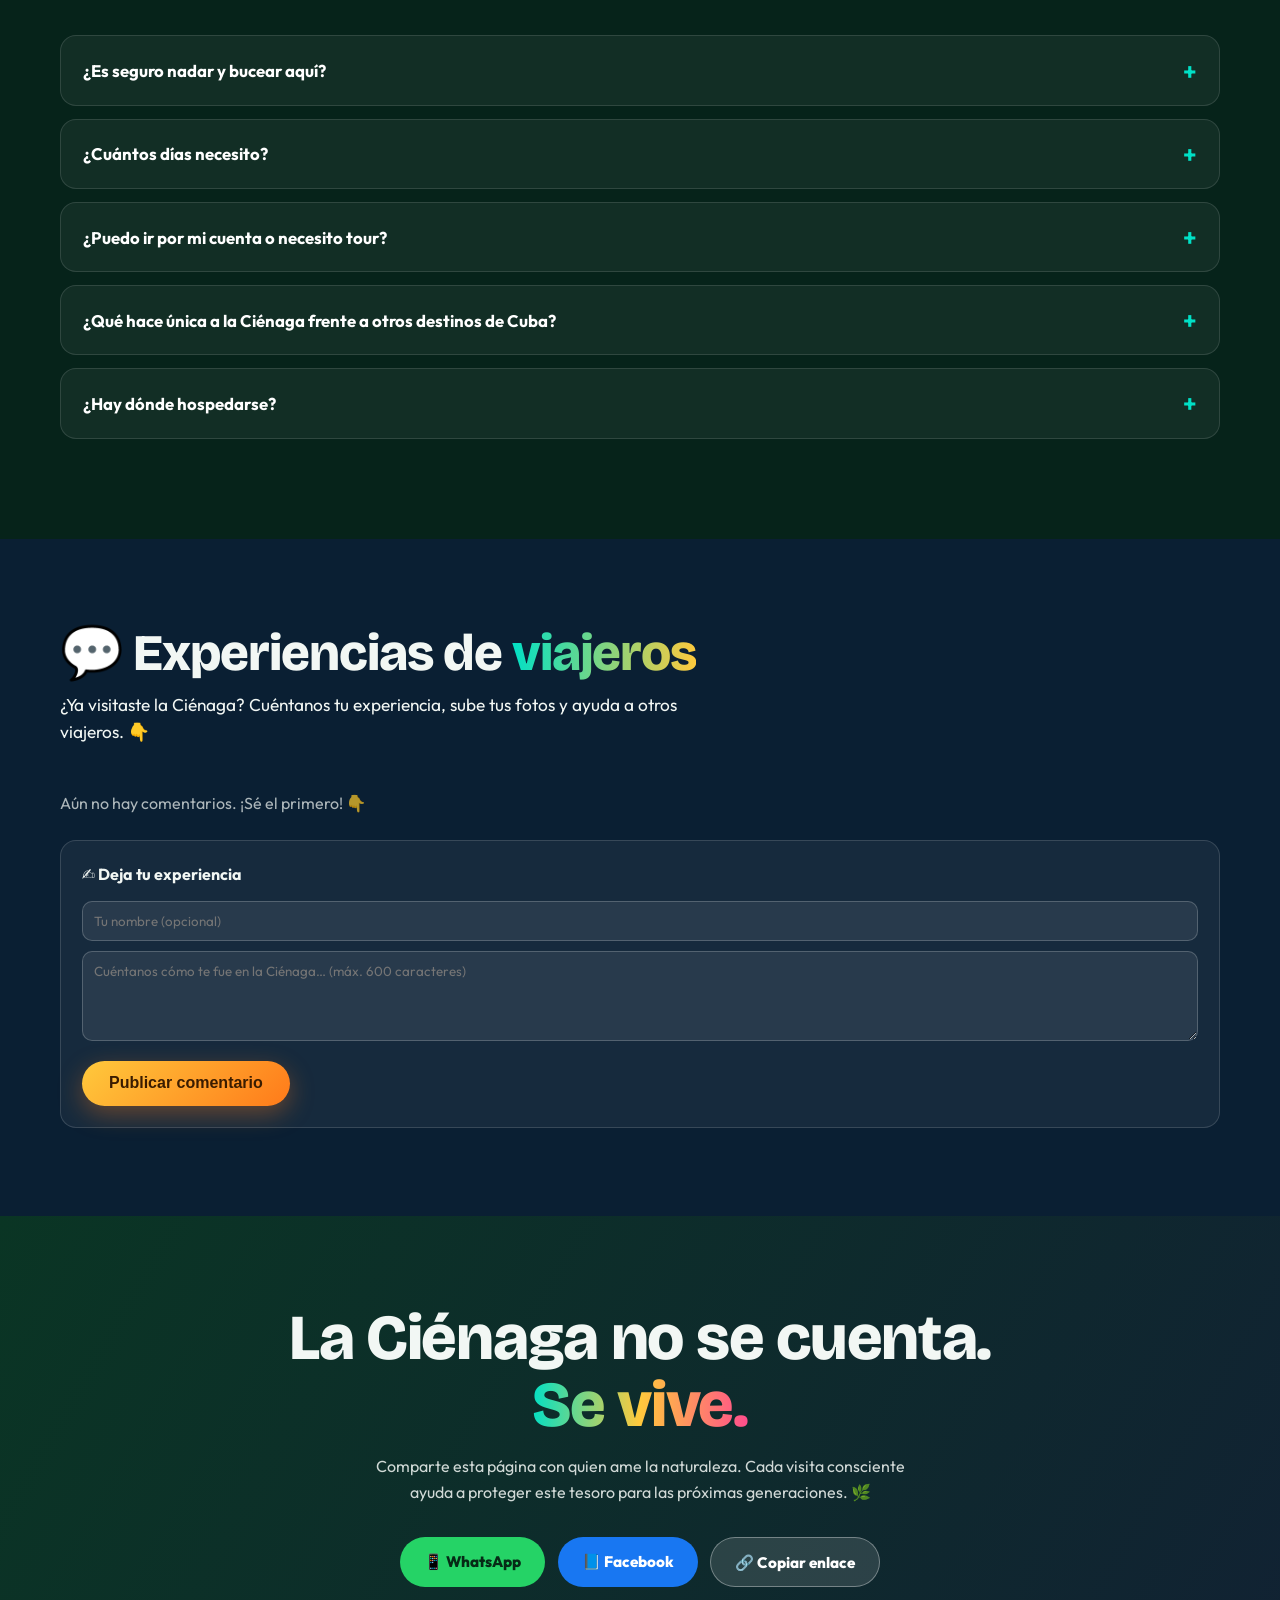
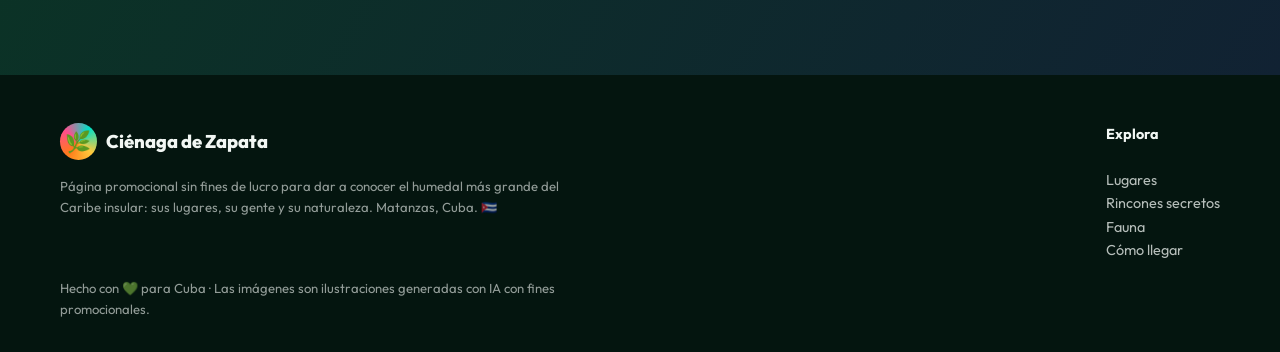
==== commit a4f484d6: "CMS conectado: comentarios sin cuenta + login admin con código al correo" ====
--- a/index.html
+++ b/index.html
@@ -352,7 +352,6 @@
 </footer>
 
 <script src="config.js"></script>
-<script src="https://accounts.google.com/gsi/client" async defer></script>
 <script src="sitio.js"></script>
 <script src="comments.js"></script>
 <script src="admin.js"></script>
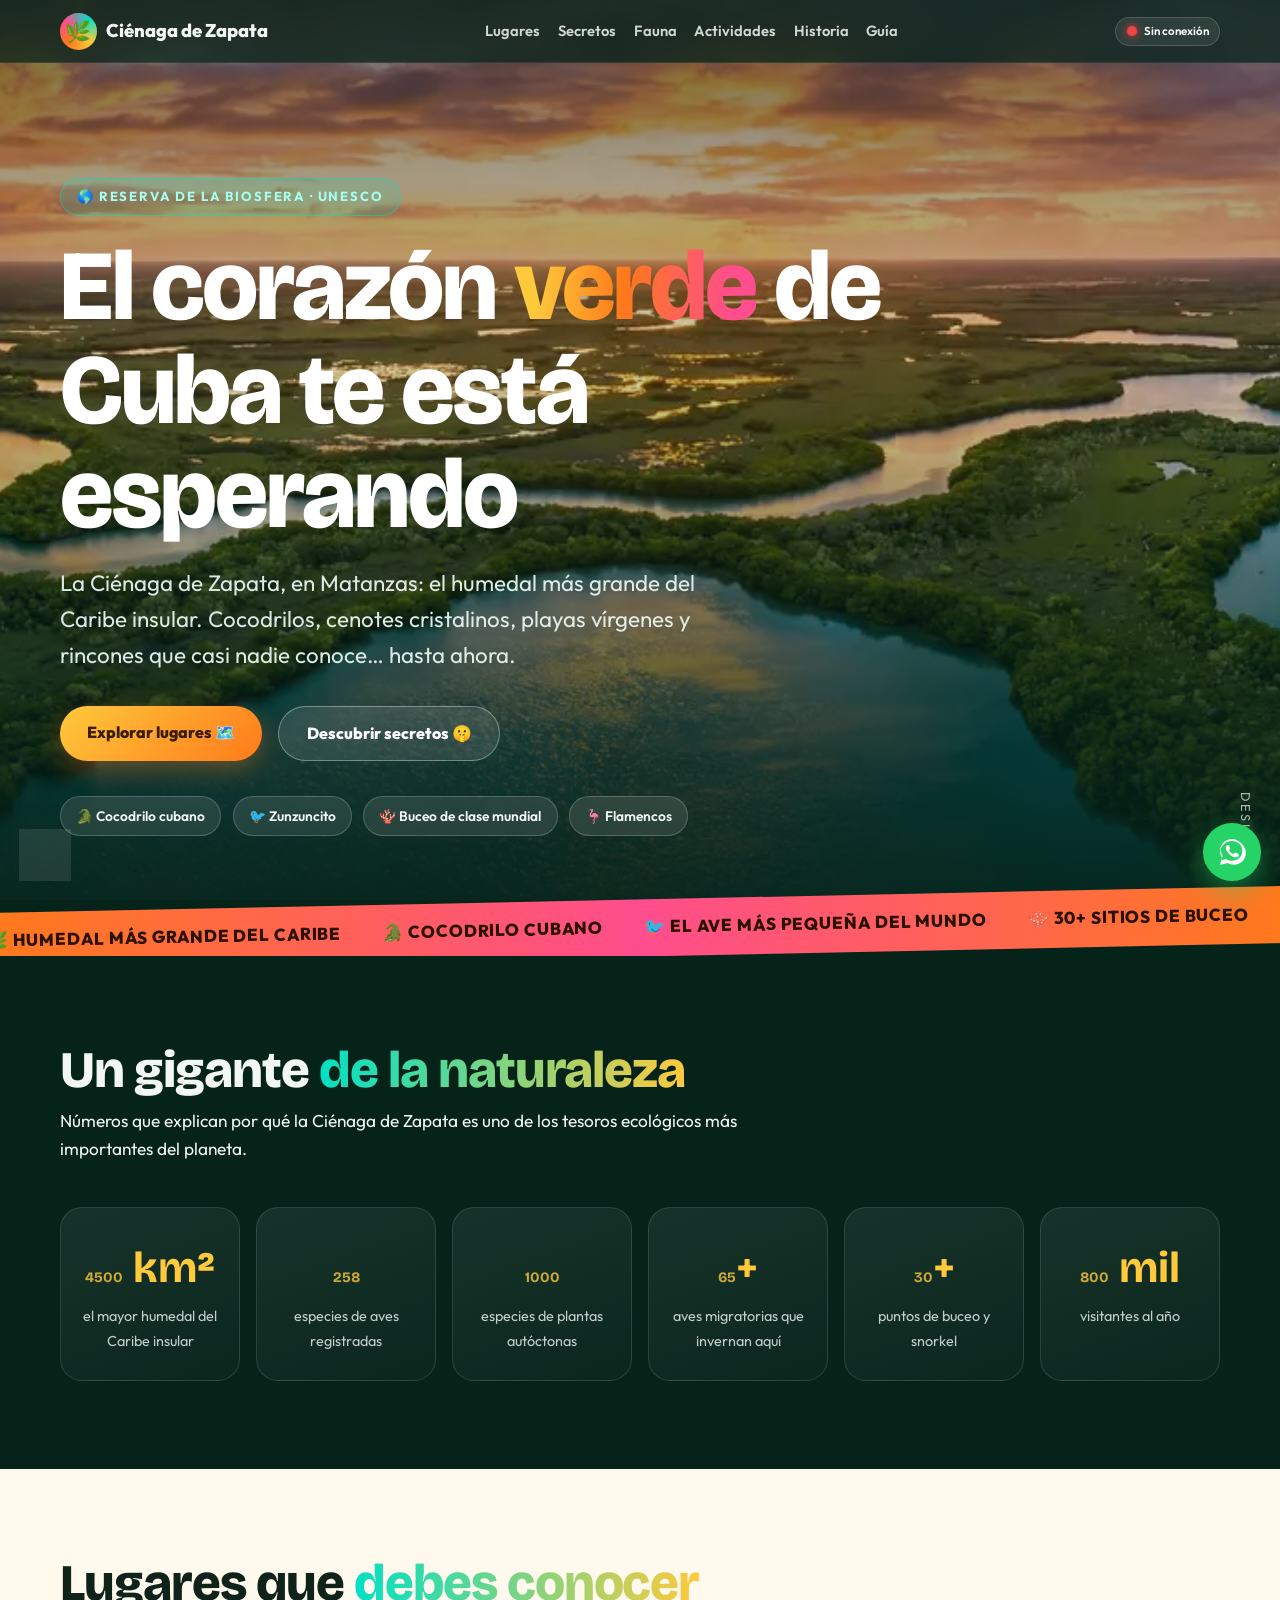
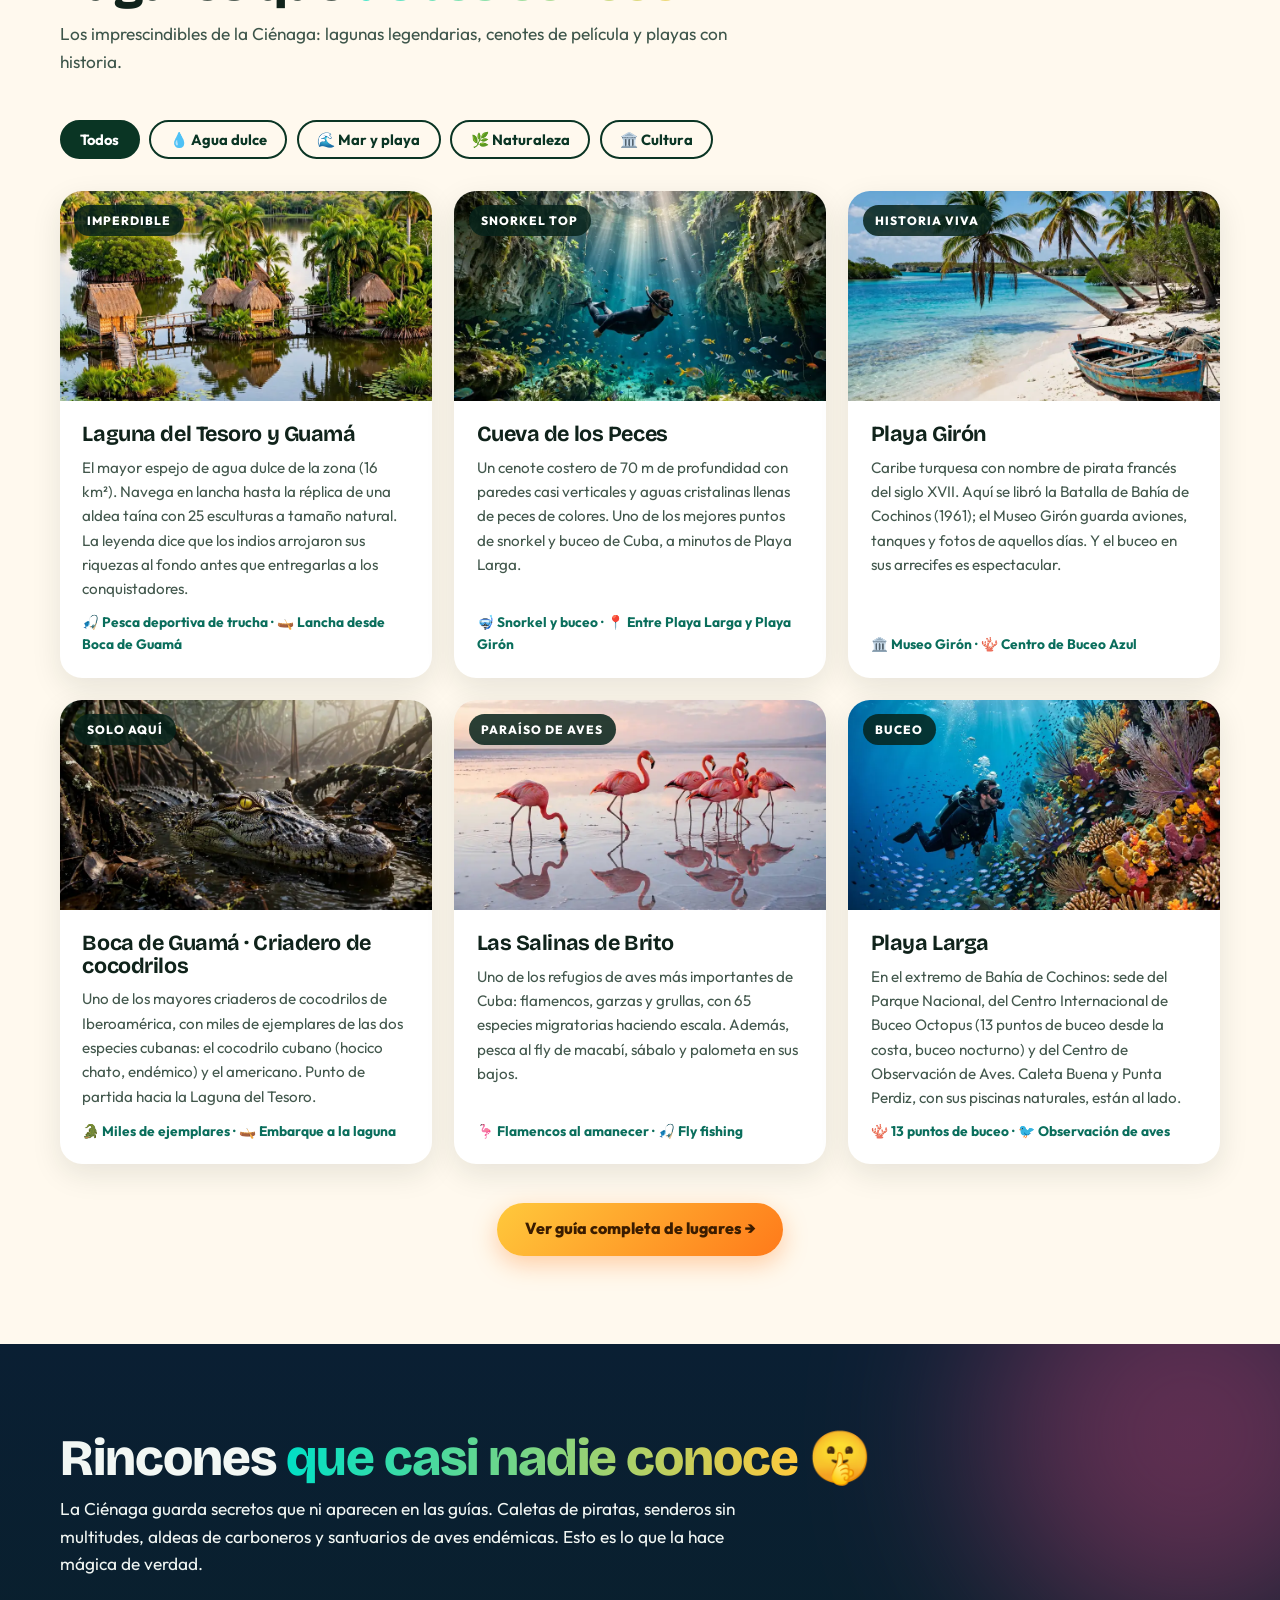
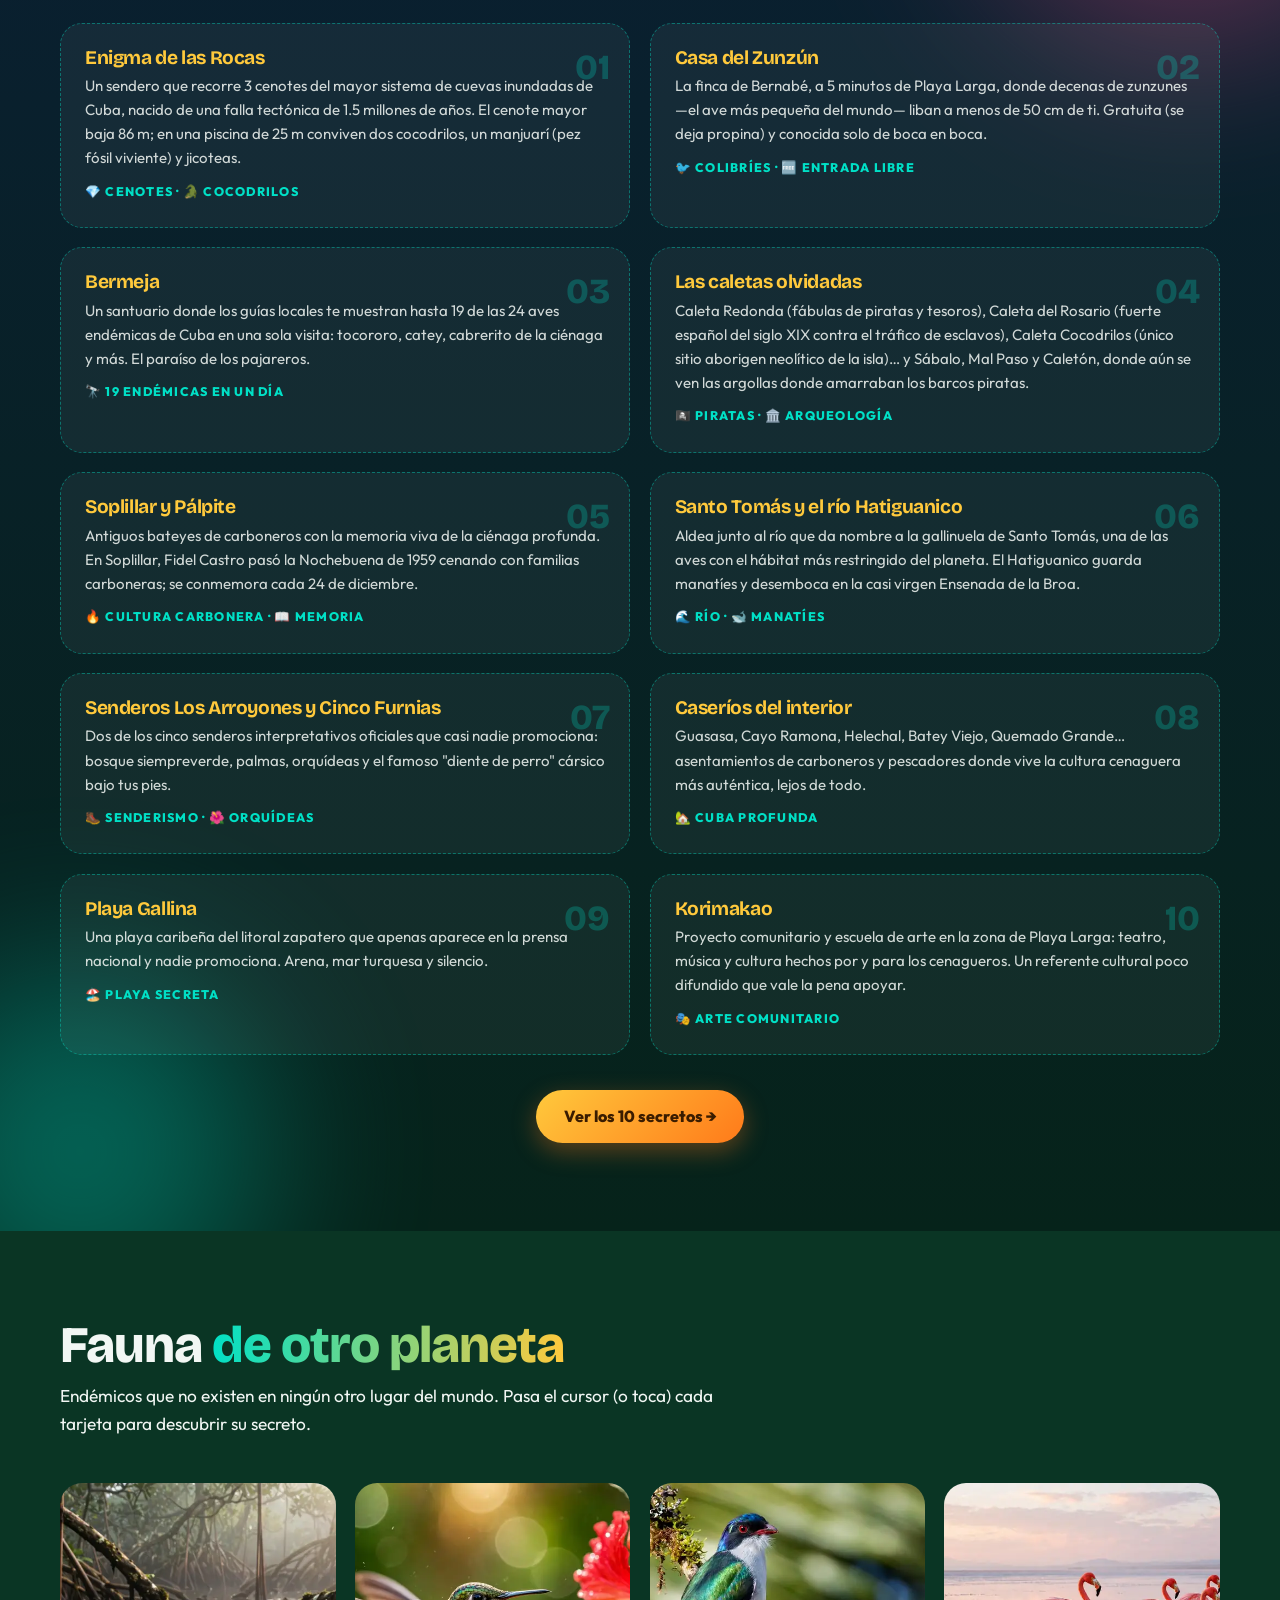
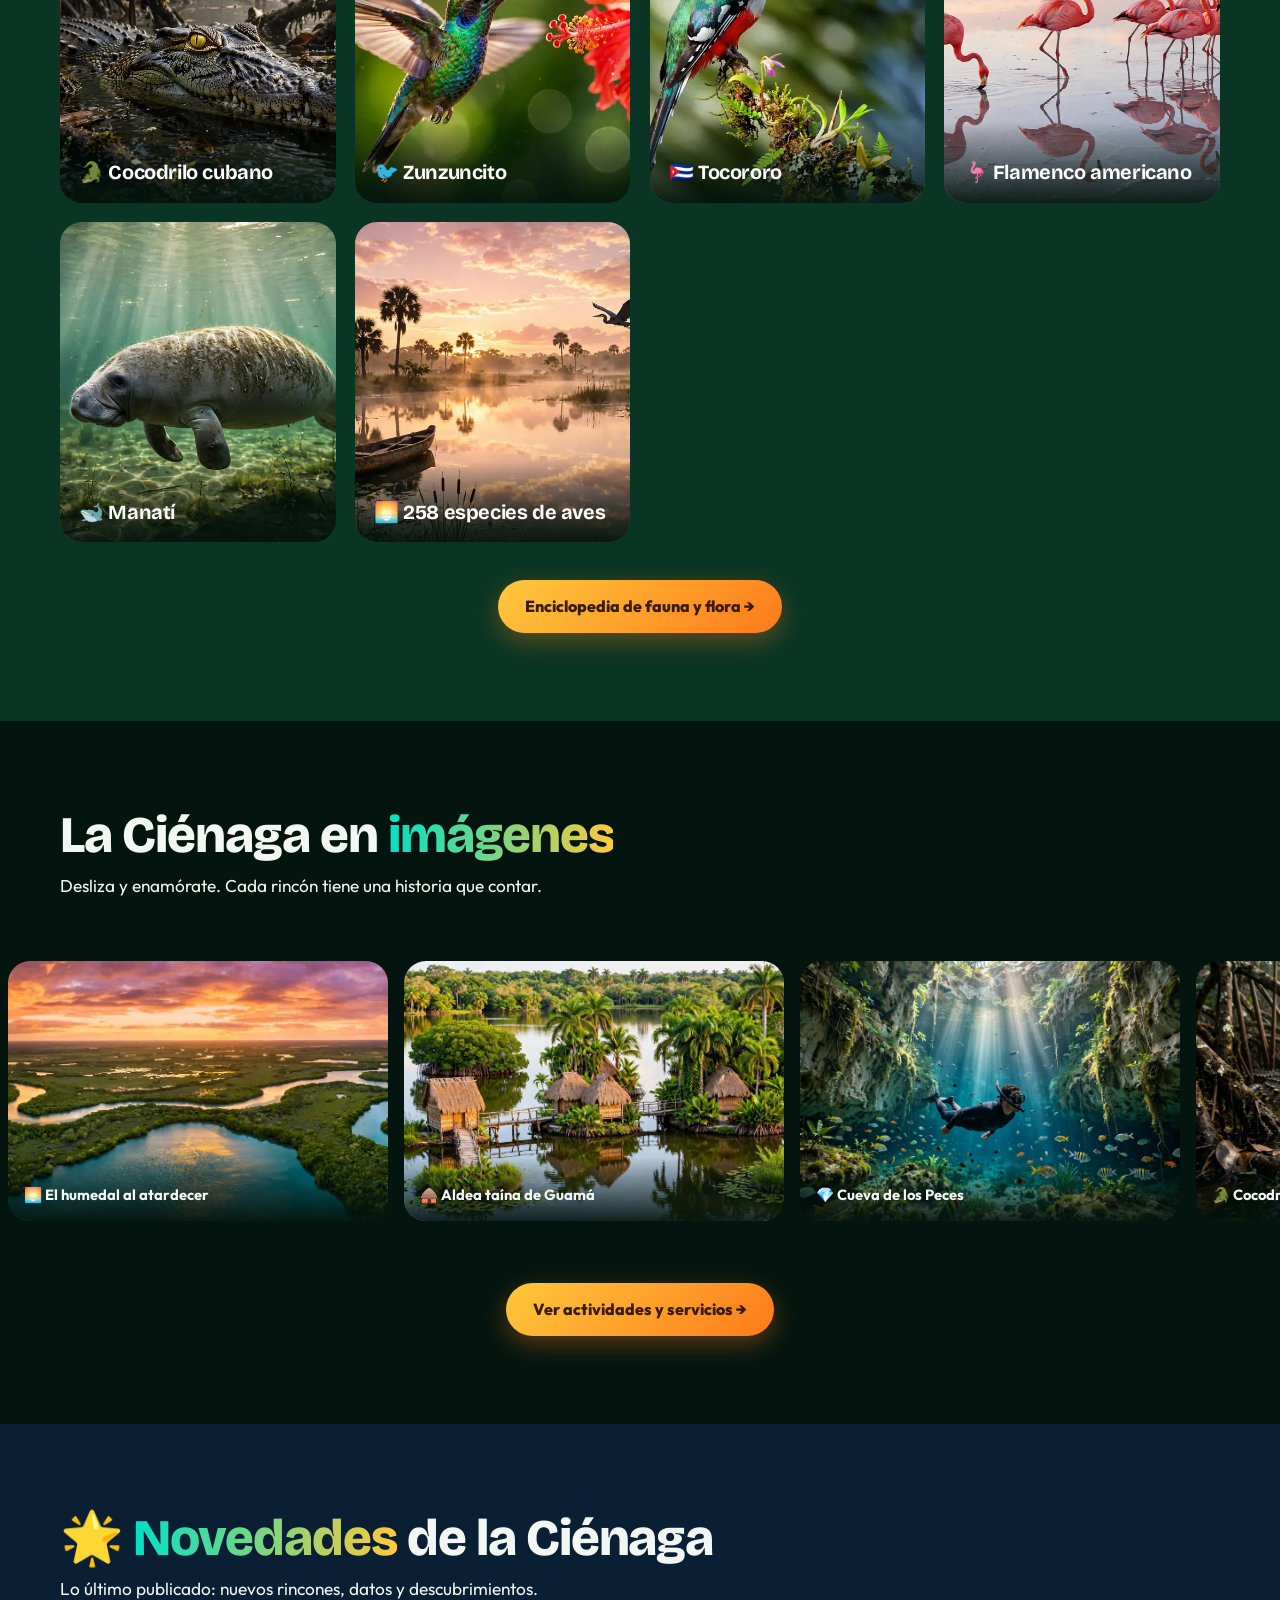
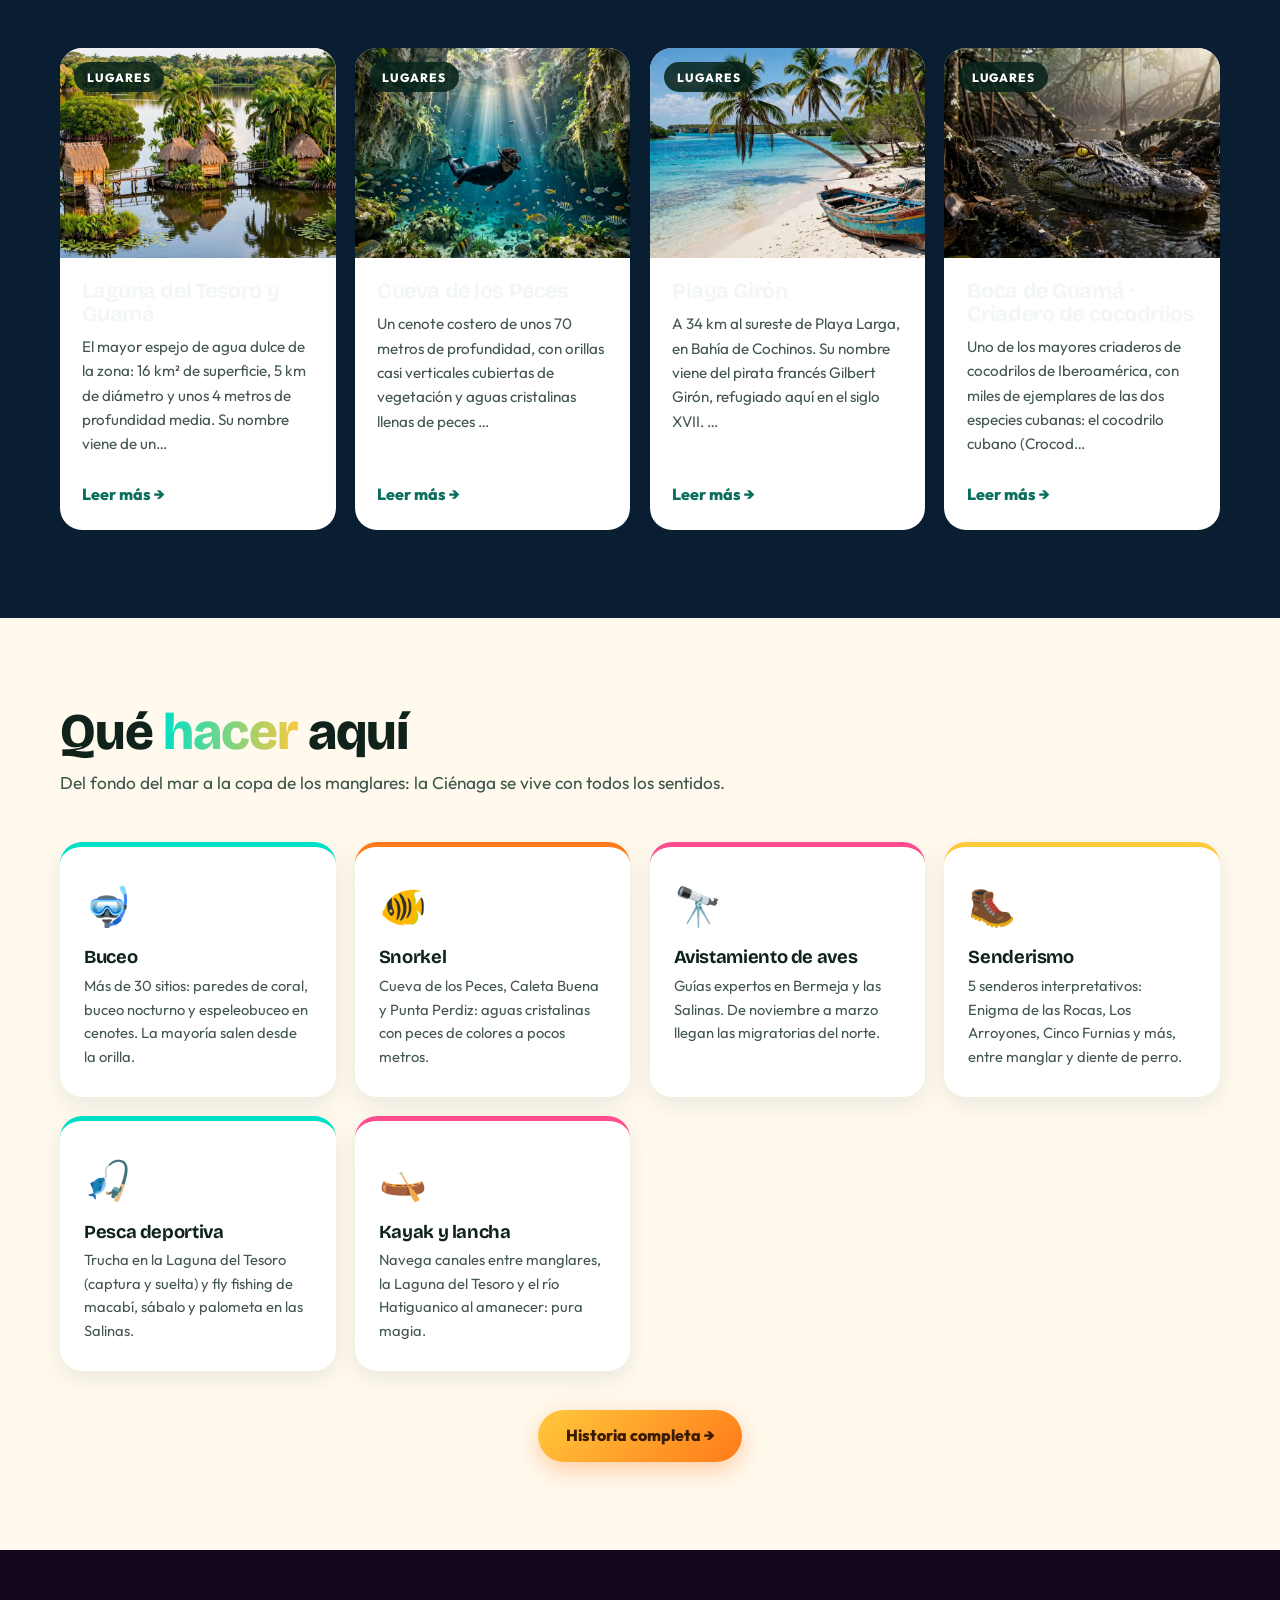
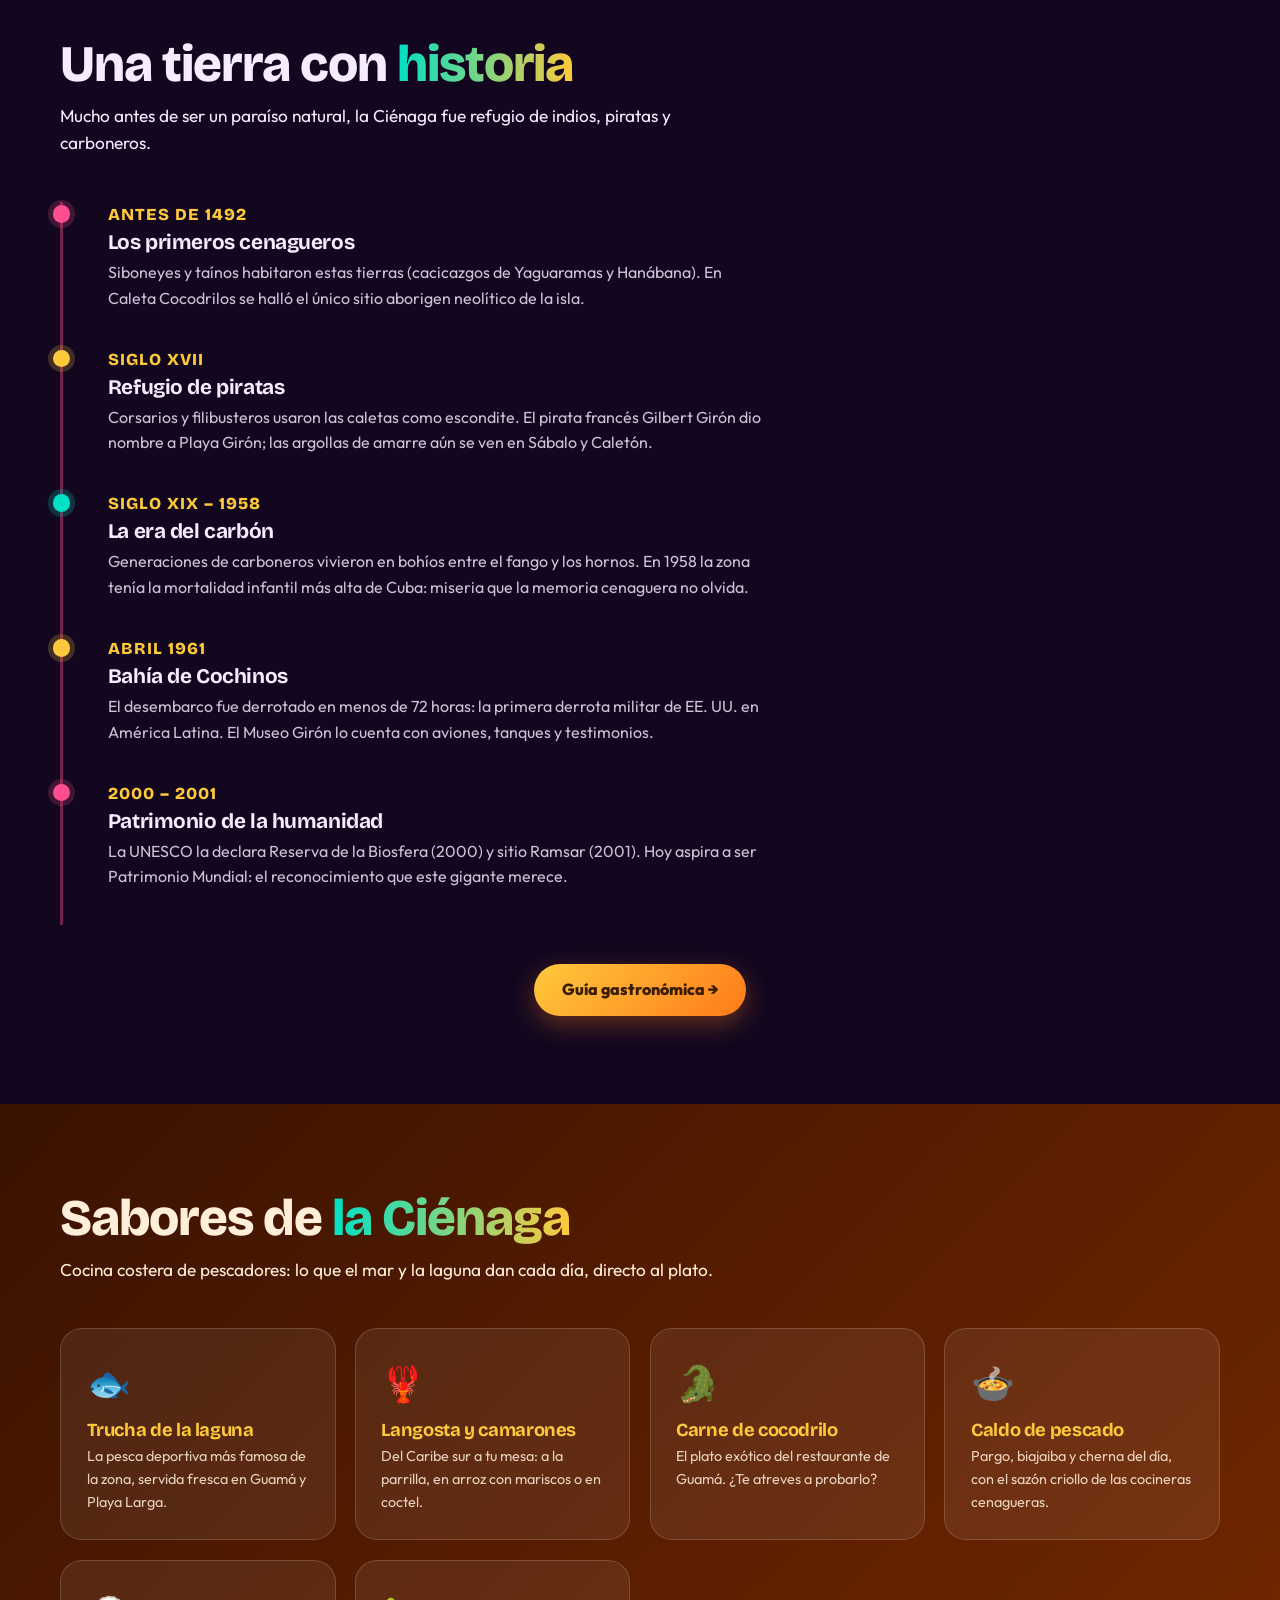
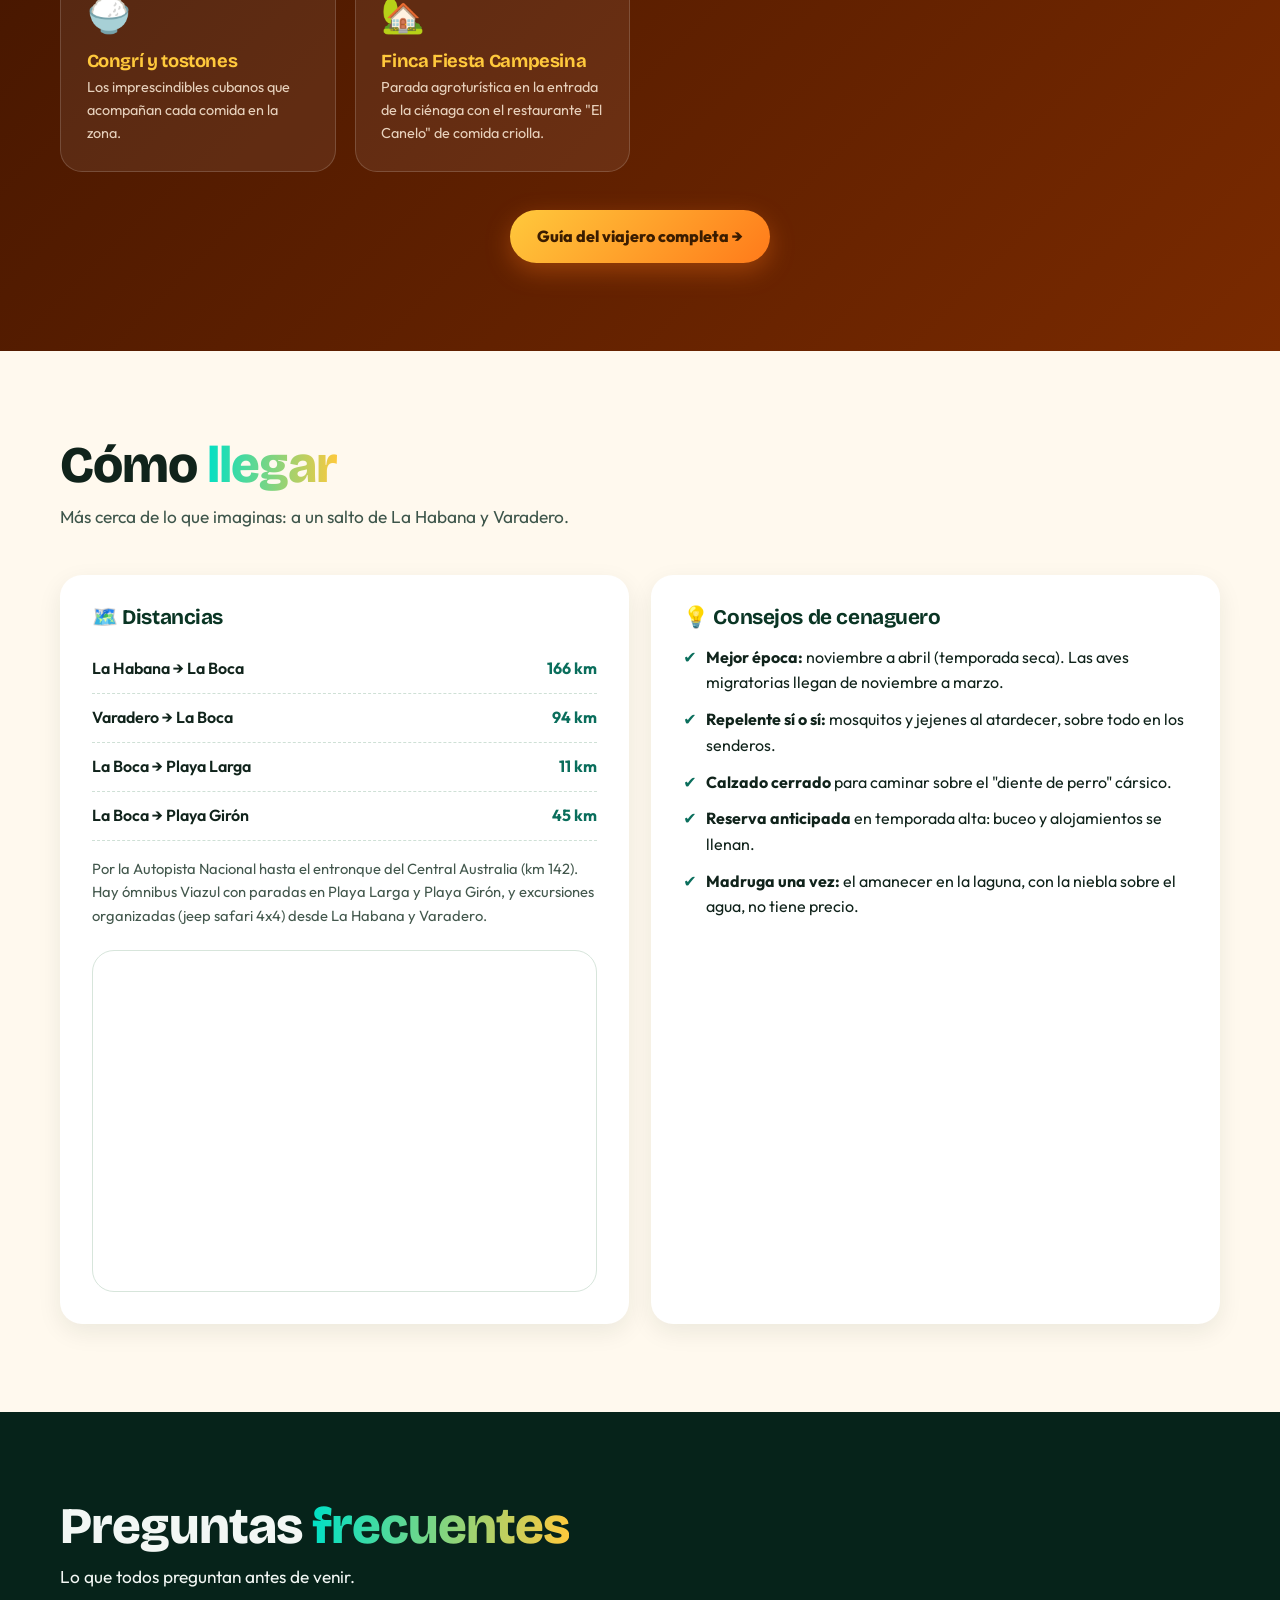
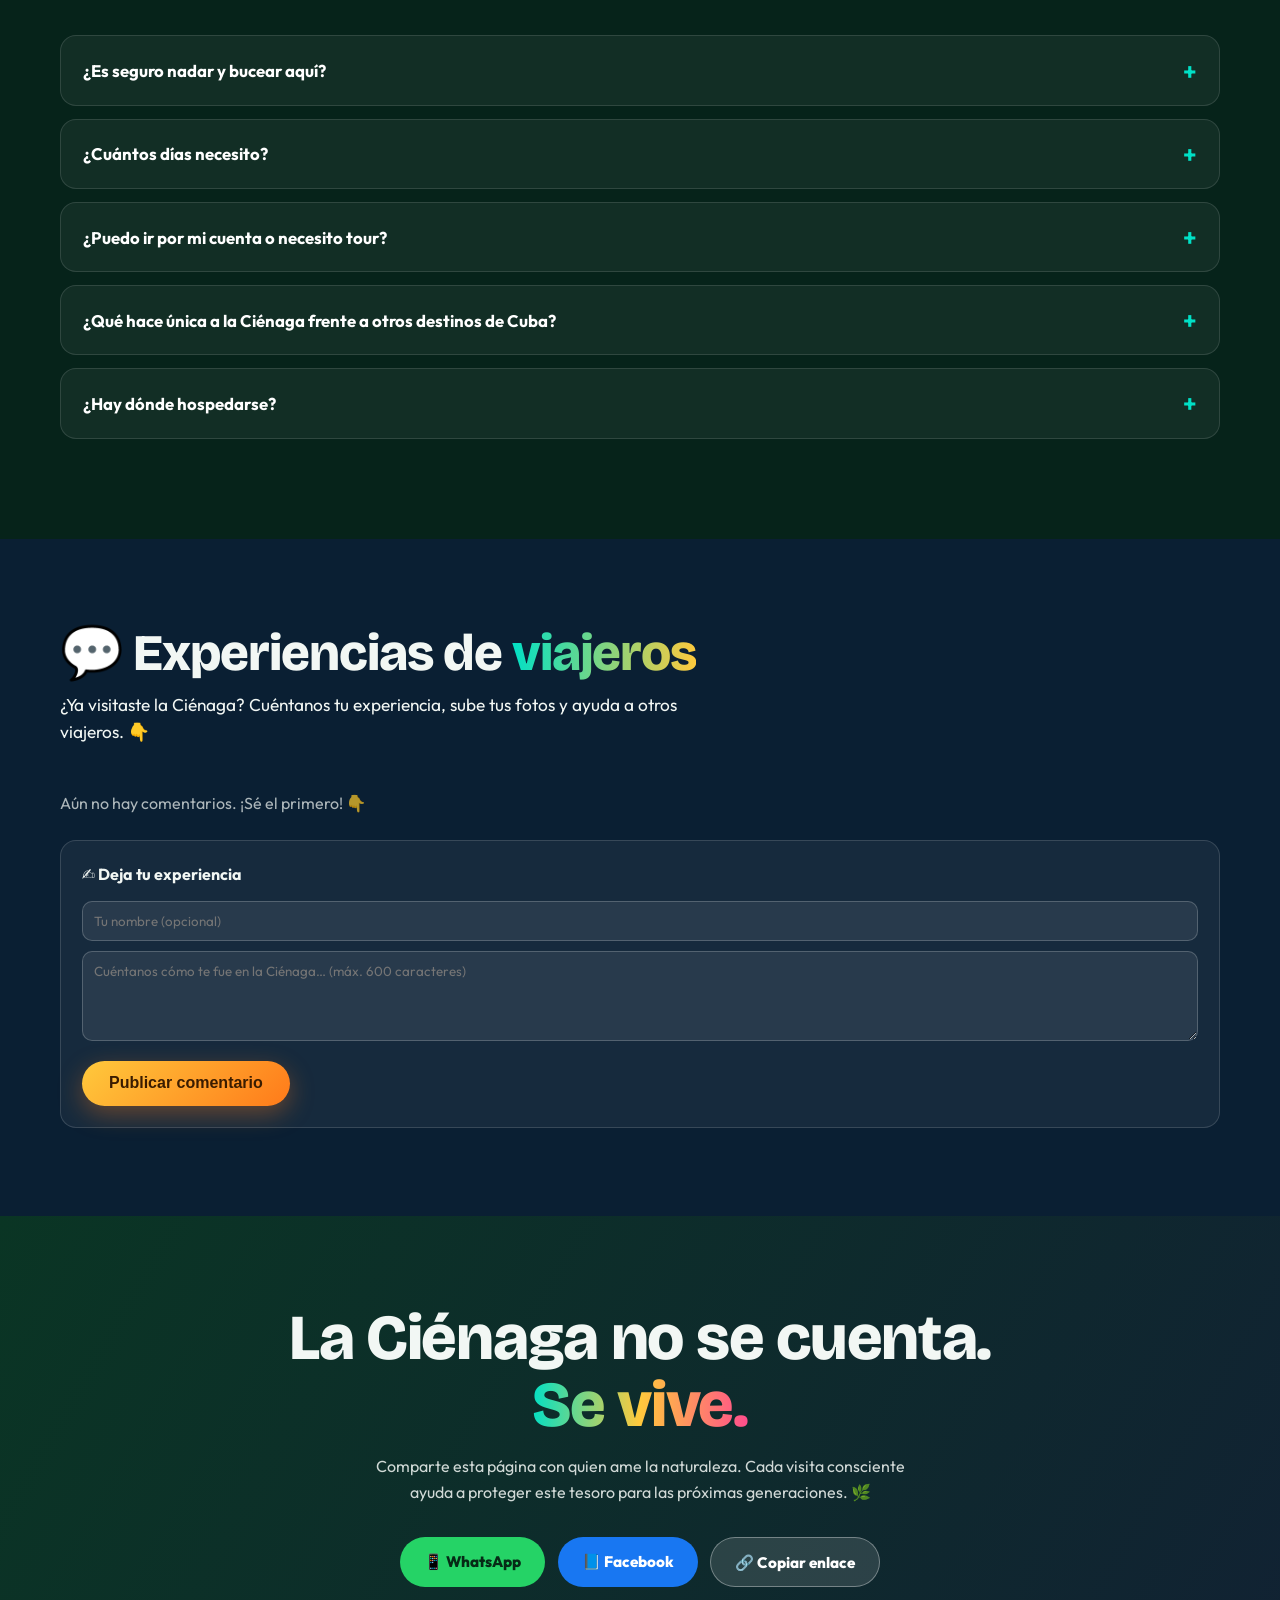
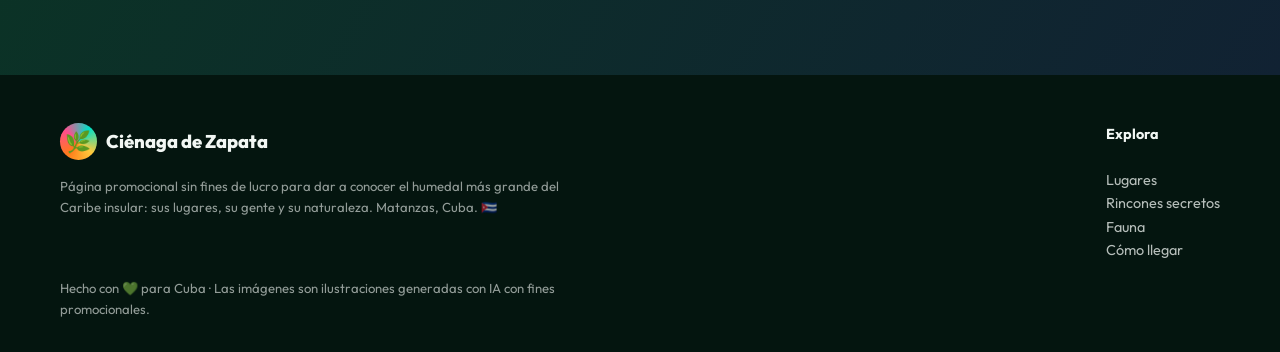
==== commit 9810b967: "Indicador de conexión con el servidor" ====
--- a/index.html
+++ b/index.html
@@ -27,6 +27,7 @@
       <a href="lugares.html">Lugares</a><a href="secretos.html">Secretos</a><a href="fauna-flora.html">Fauna</a>
       <a href="actividades.html">Actividades</a><a href="historia.html">Historia</a><a href="guia.html">Guía</a>
     </div>
+    <span id="connBadge" class="conn-badge" title="Estado de la conexión"><span id="connDot" class="conn-dot"></span><span id="connText">···</span></span>
   </div>
 </nav>
 
--- a/estilos.css
+++ b/estilos.css
@@ -280,3 +280,9 @@
   padding:.35rem .7rem;font-size:.8rem;font-weight:700;cursor:pointer}
 .tool-btn.del{border-color:var(--rosa)}
 .img-preview{max-width:100%;border-radius:10px;margin-top:.5rem;max-height:180px;object-fit:cover}
+
+/* Indicador de conexión con el CMS */
+.conn-badge{display:inline-flex;align-items:center;gap:.4rem;font-size:.72rem;font-weight:600;padding:.28rem .65rem;border-radius:999px;background:rgba(255,255,255,.08);border:1px solid rgba(255,255,255,.16);color:#fff;margin-left:auto;white-space:nowrap}
+.conn-dot{width:.65rem;height:.65rem;border-radius:50%;display:inline-block;flex:none;background:#ef4444;box-shadow:0 0 8px #ef4444}
+.conn-dot.conn-green{background:#22c55e;box-shadow:0 0 8px #22c55e}
+@media(max-width:860px){.conn-badge{font-size:.65rem;padding:.22rem .55rem}}
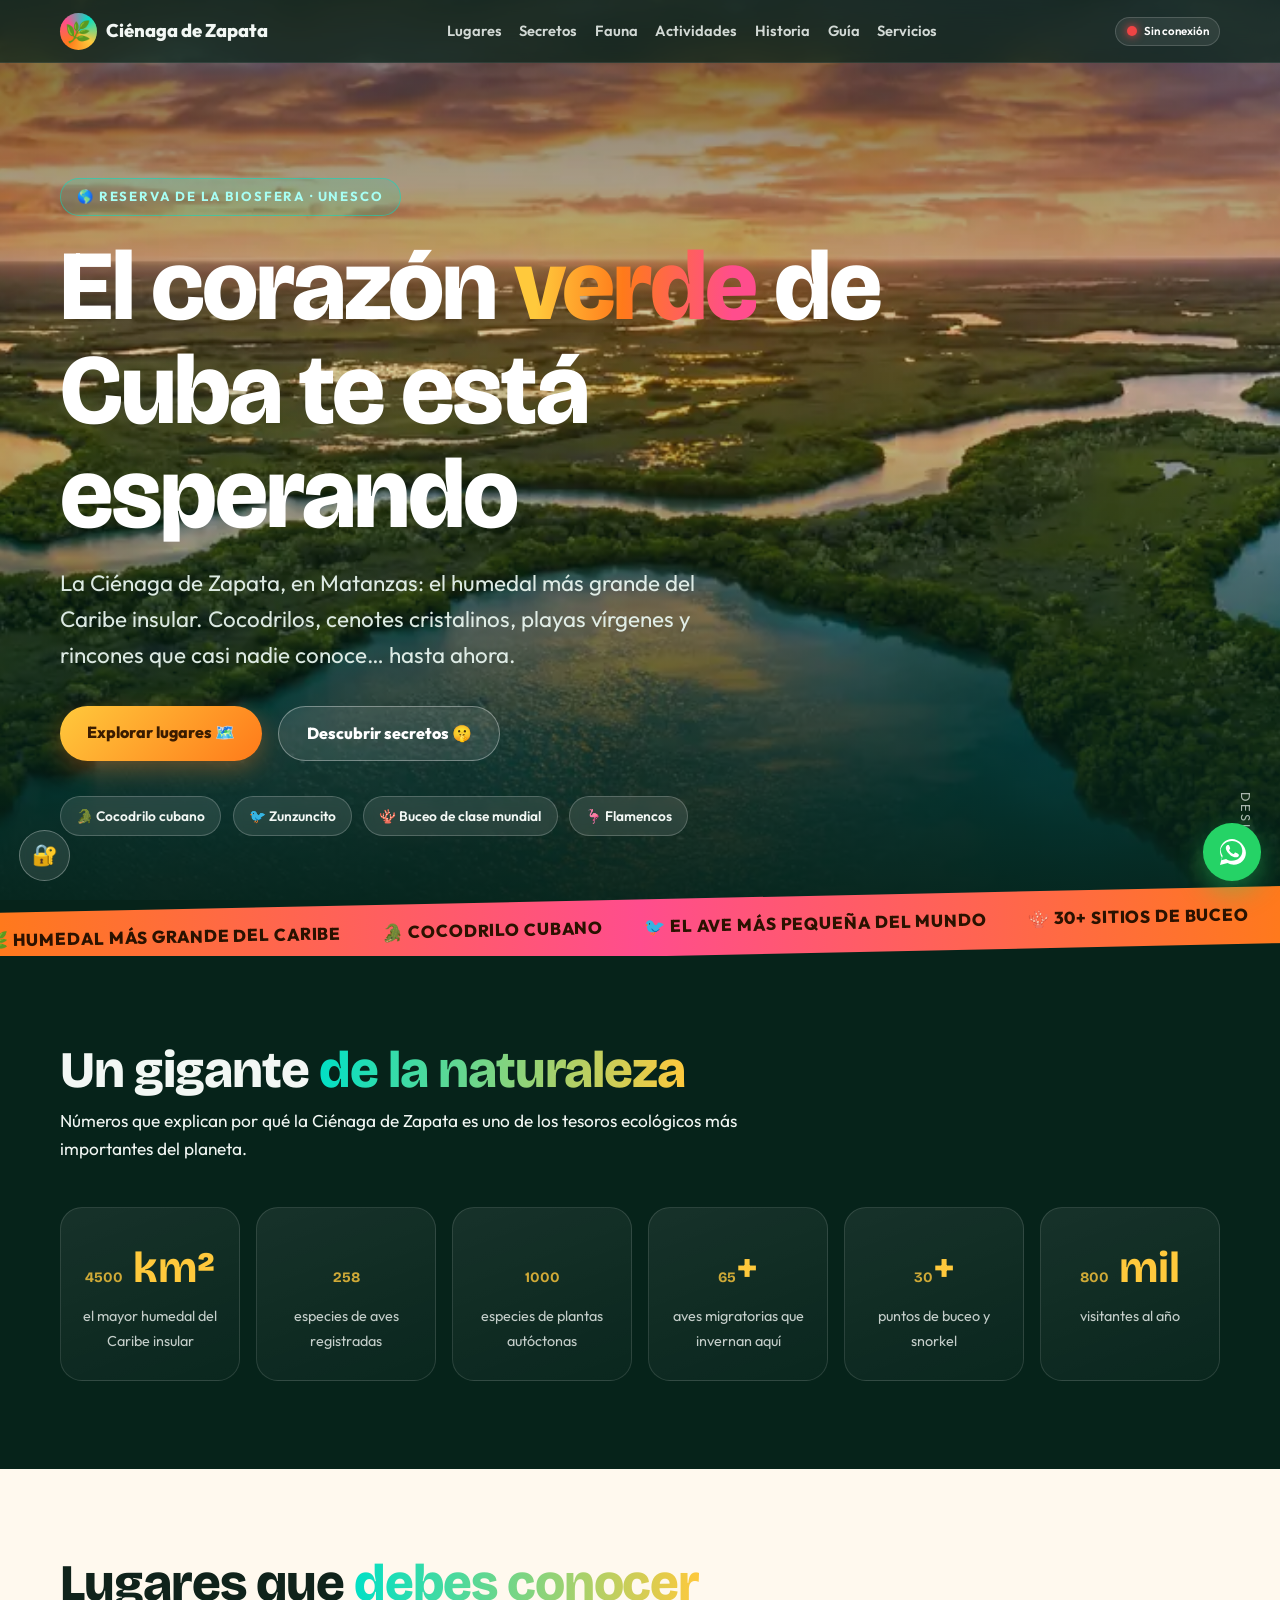
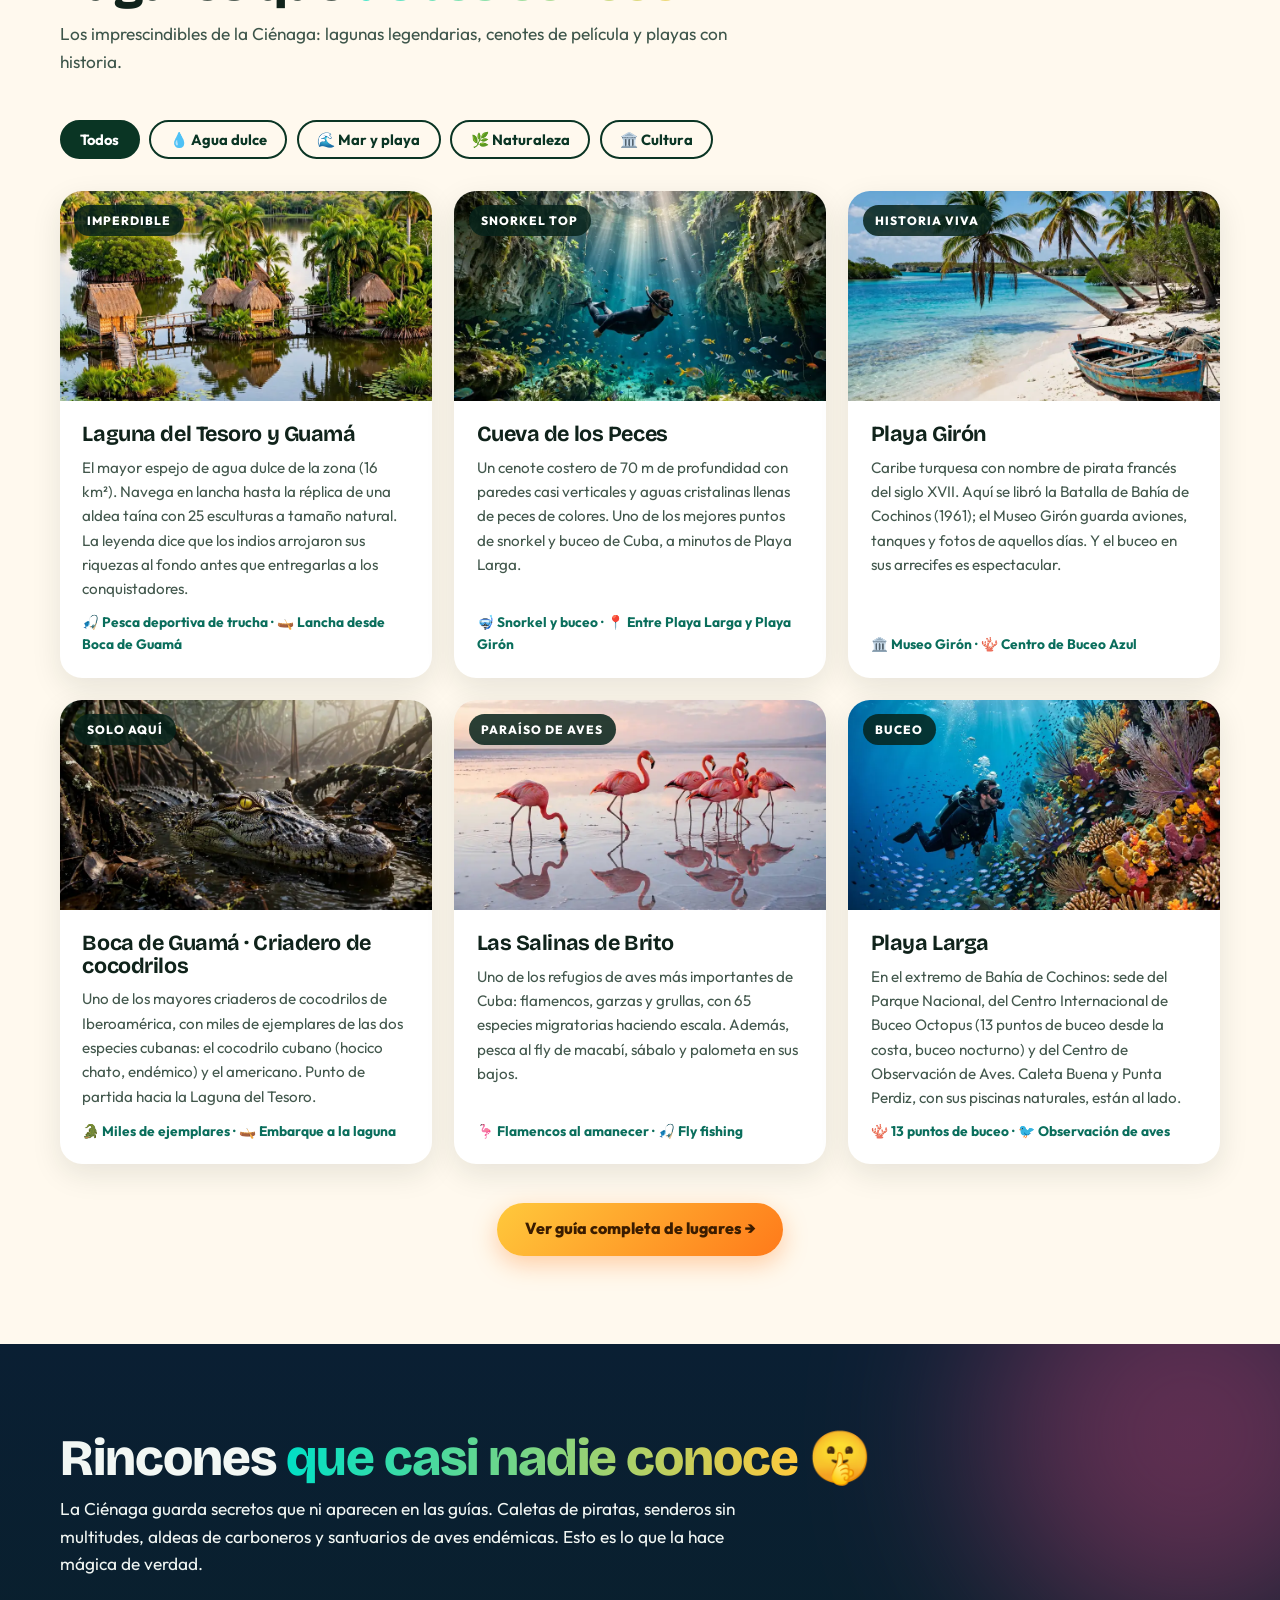
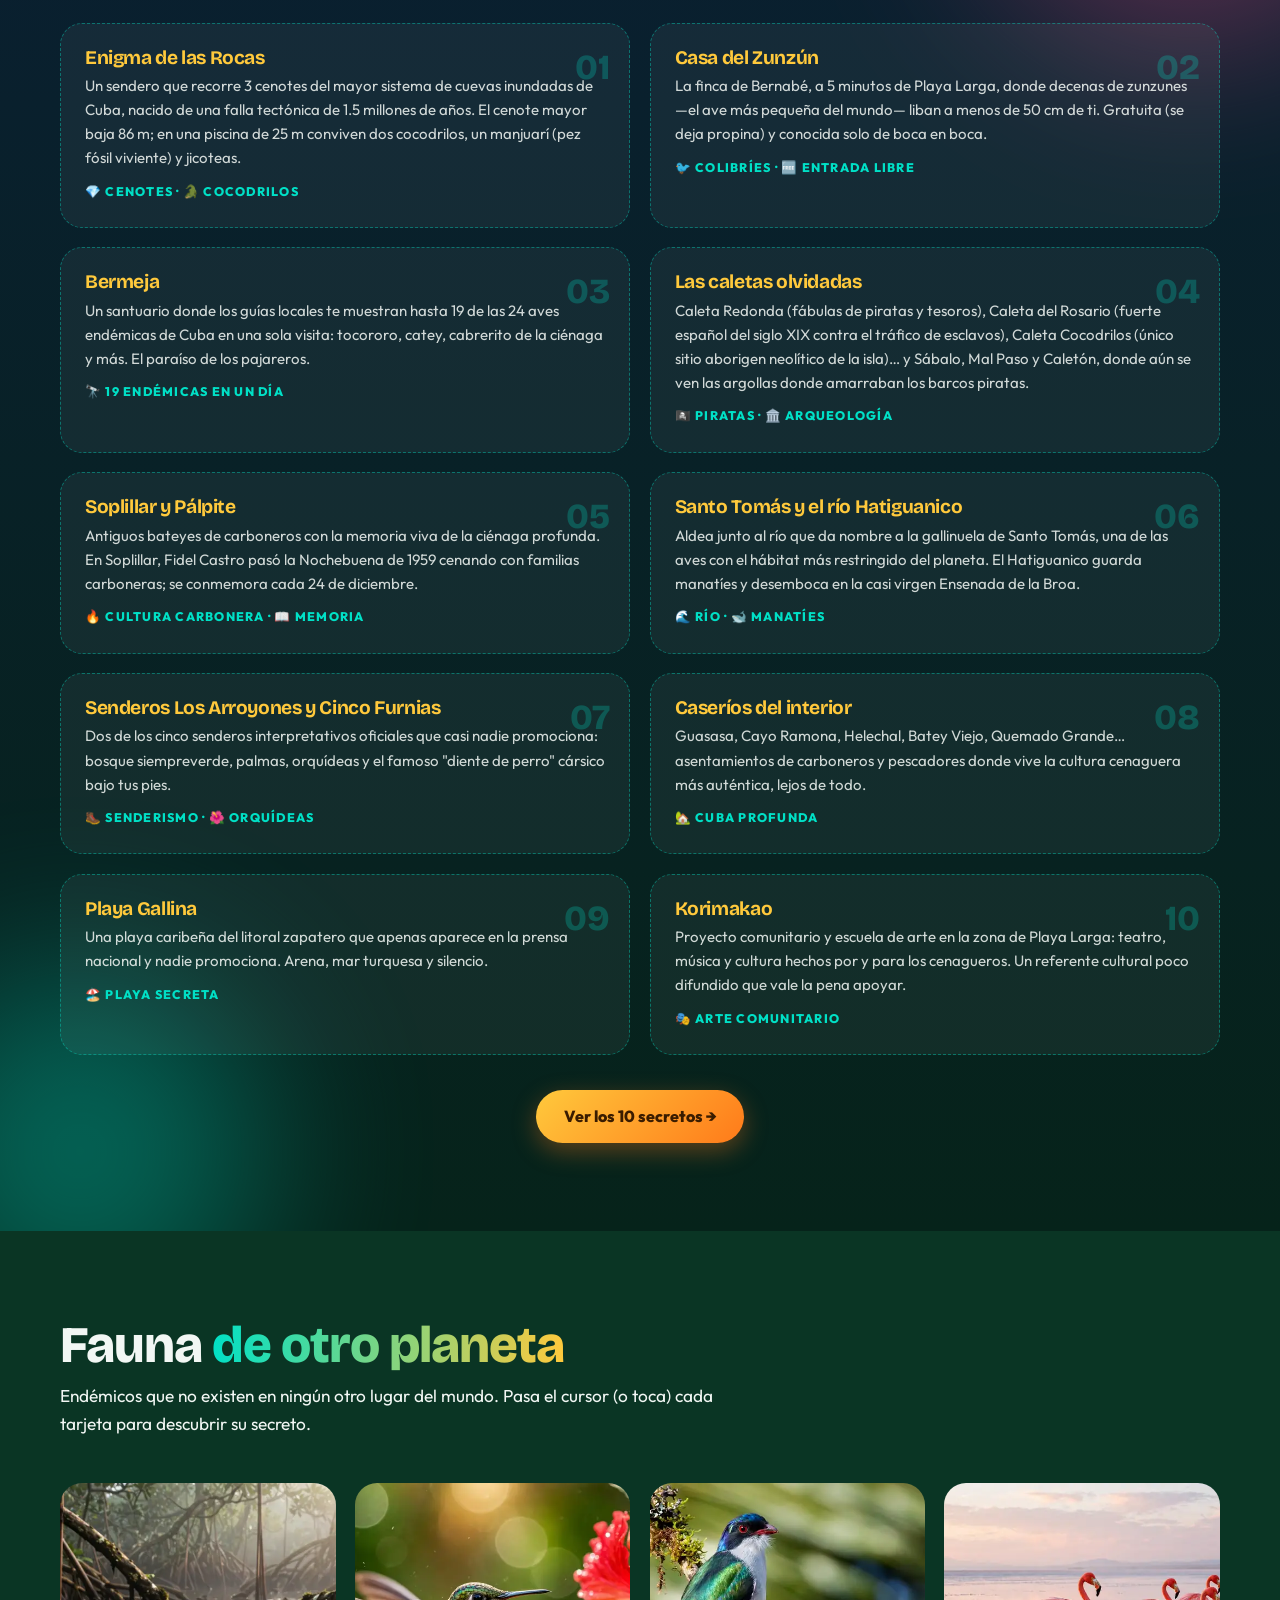
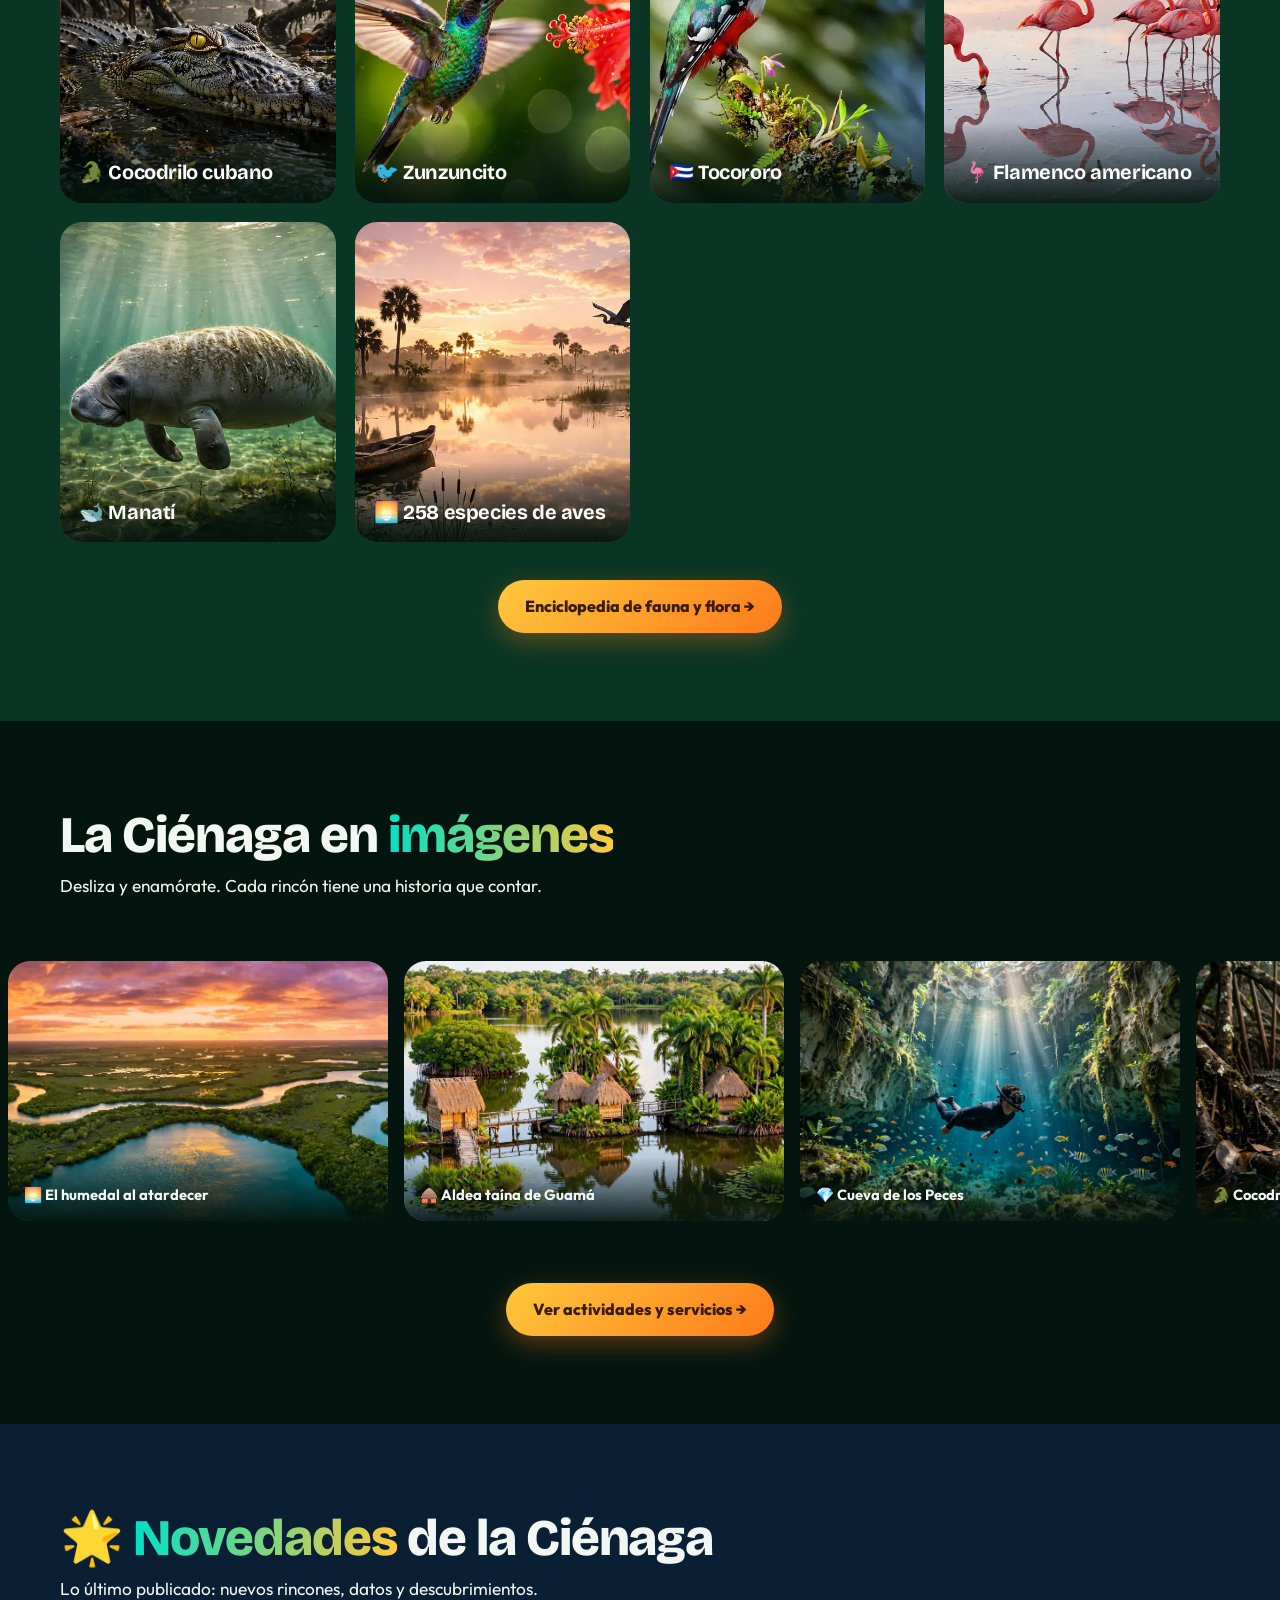
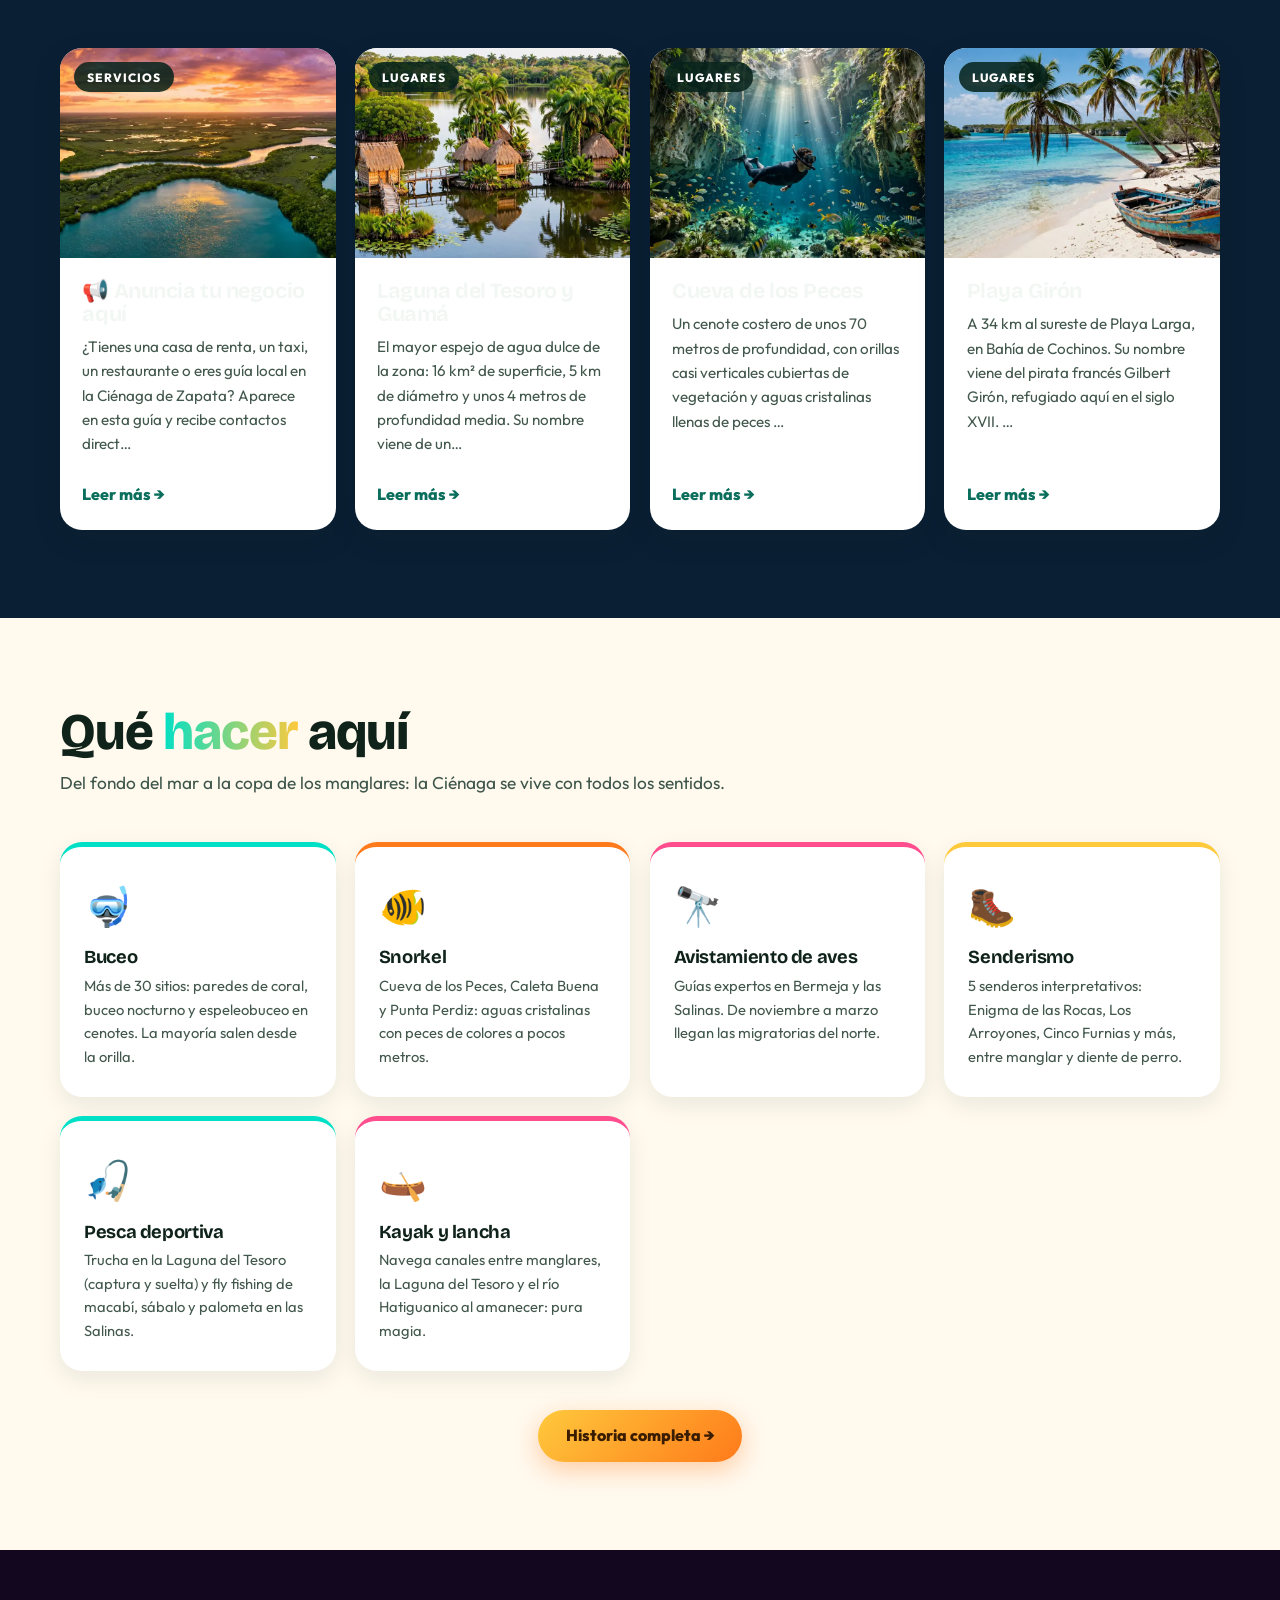
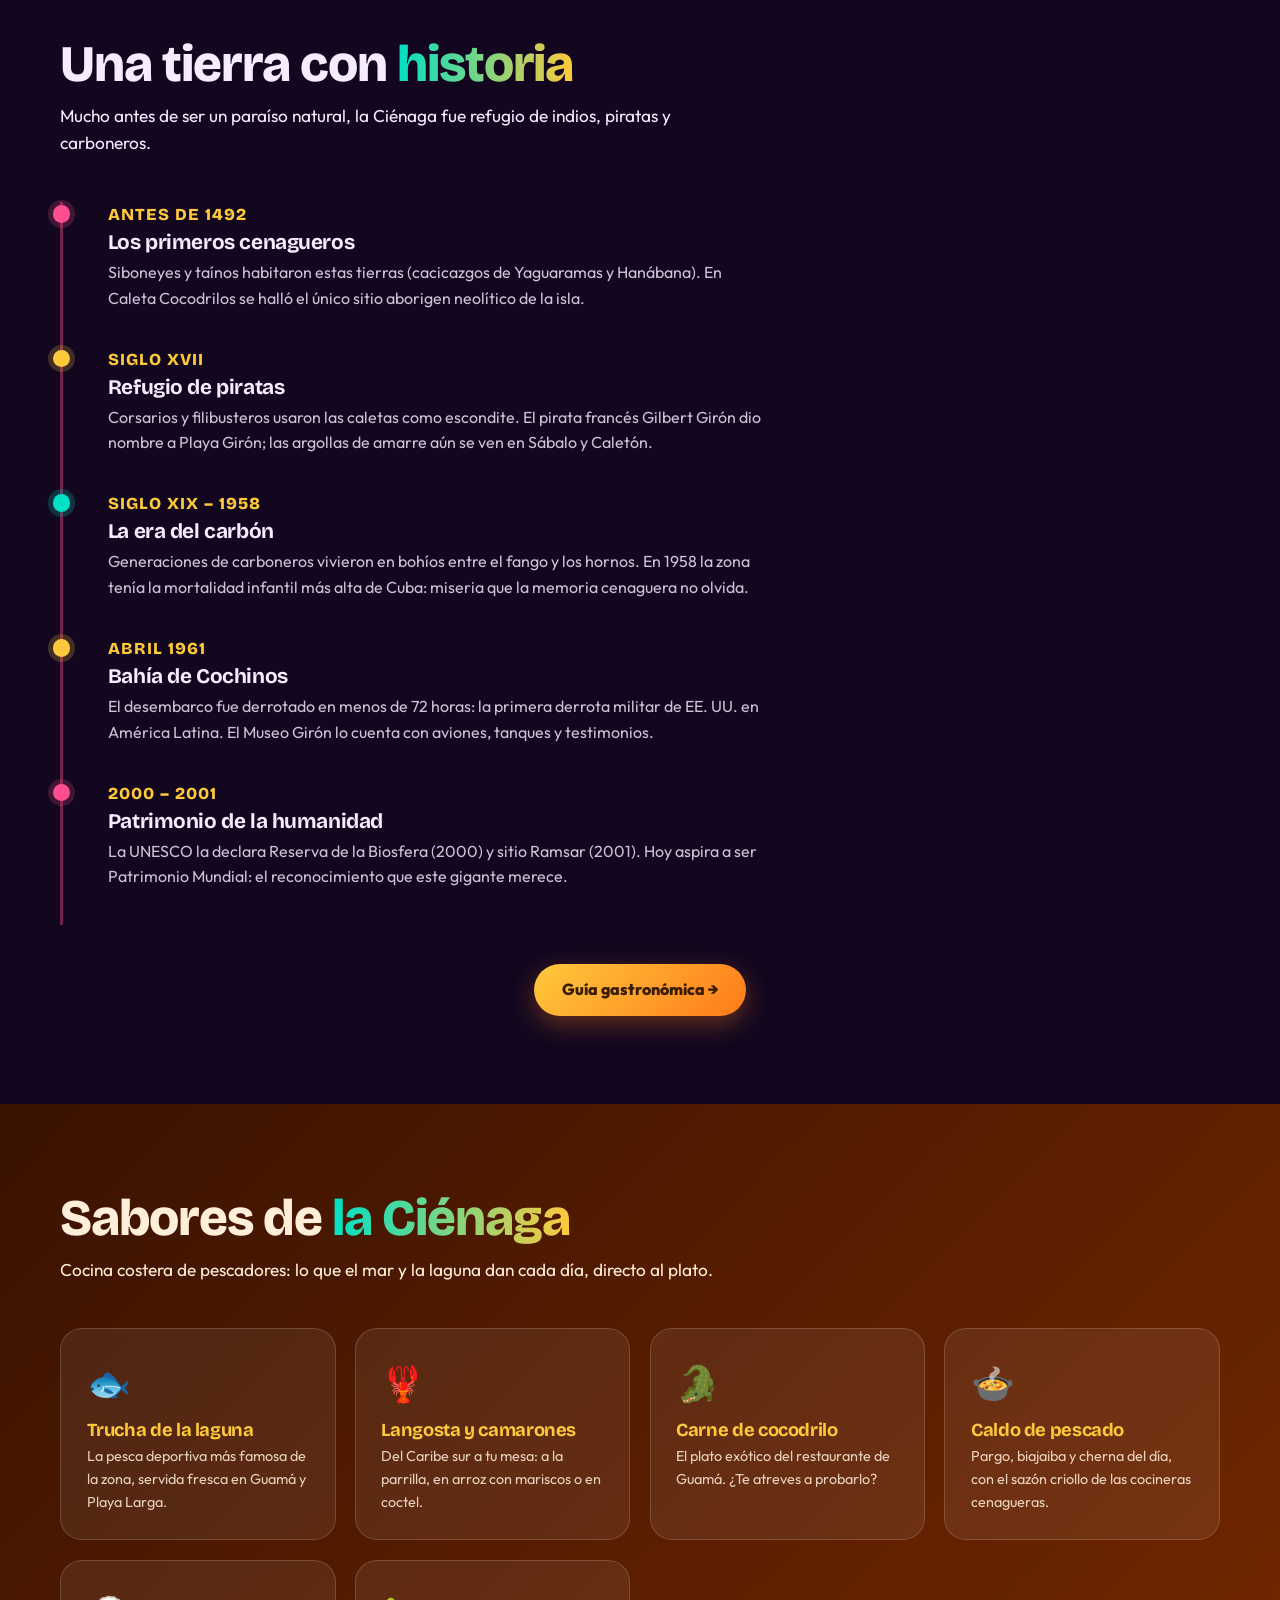
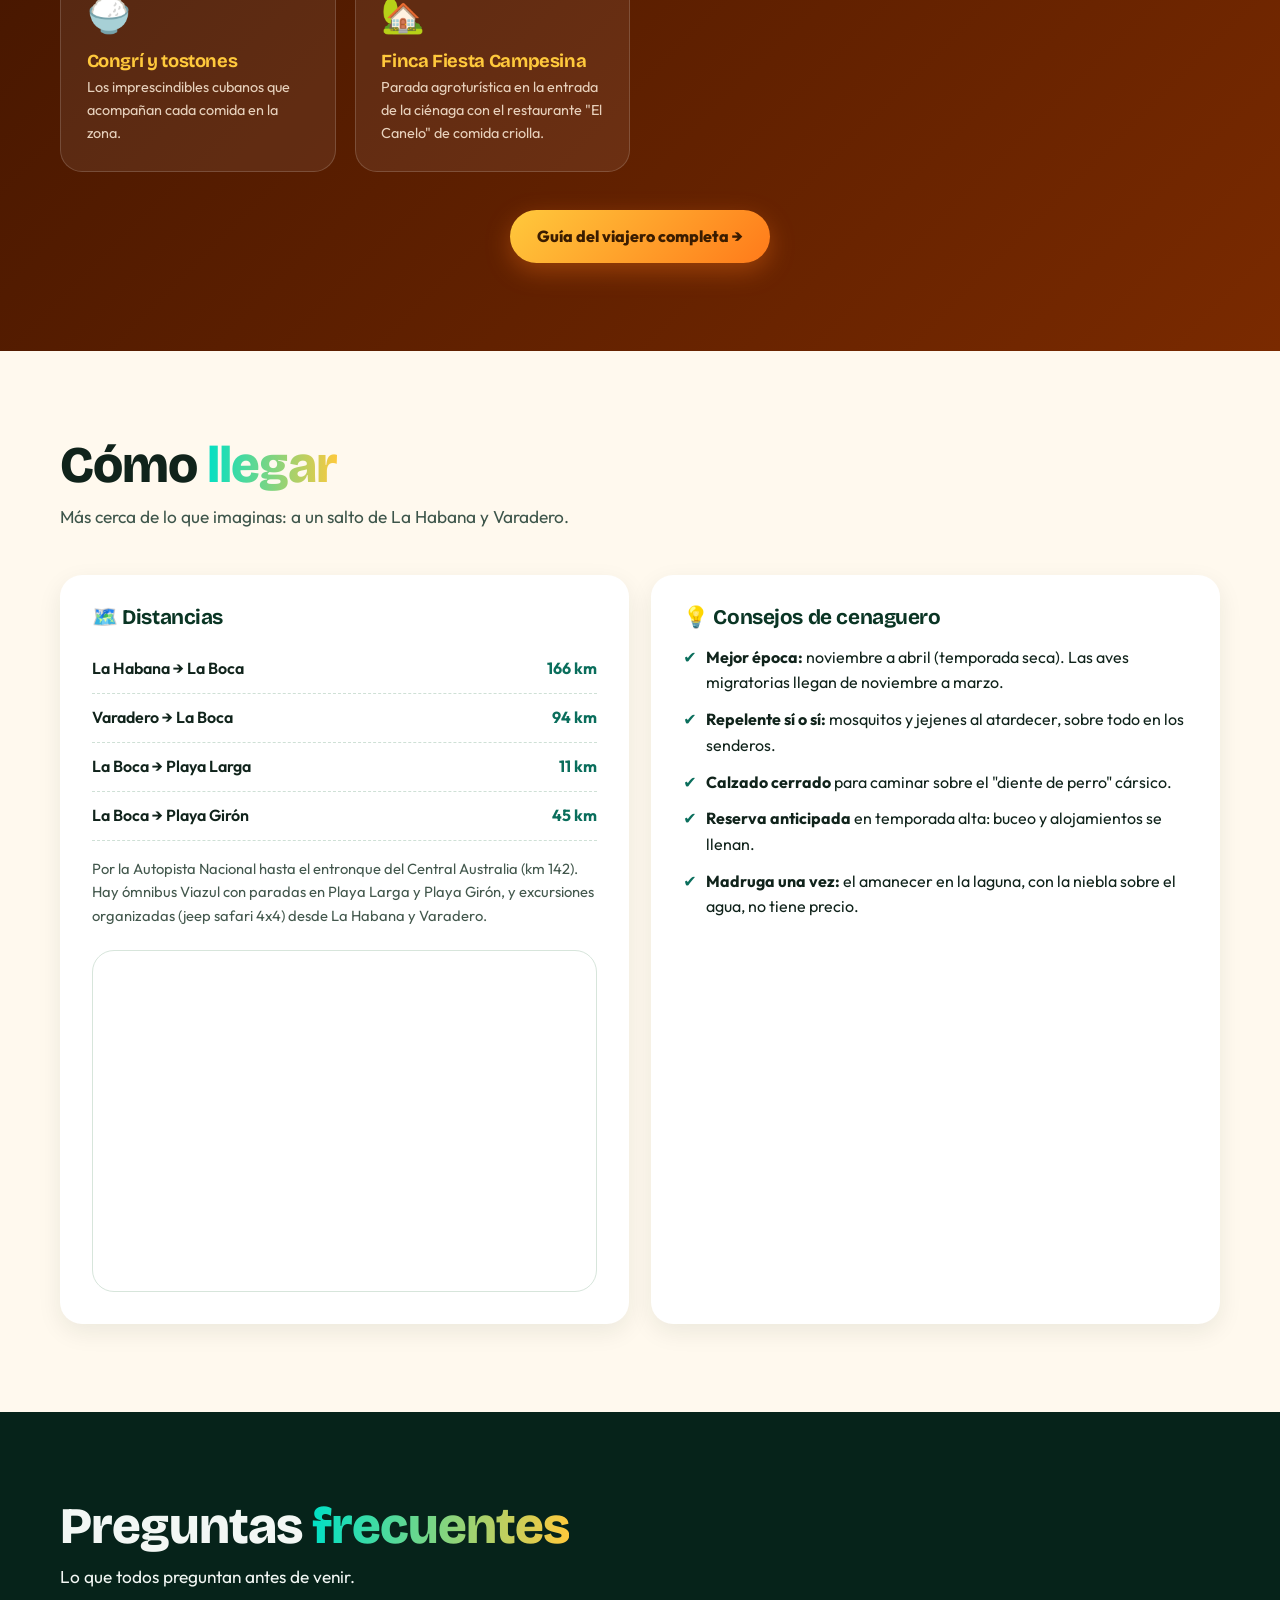
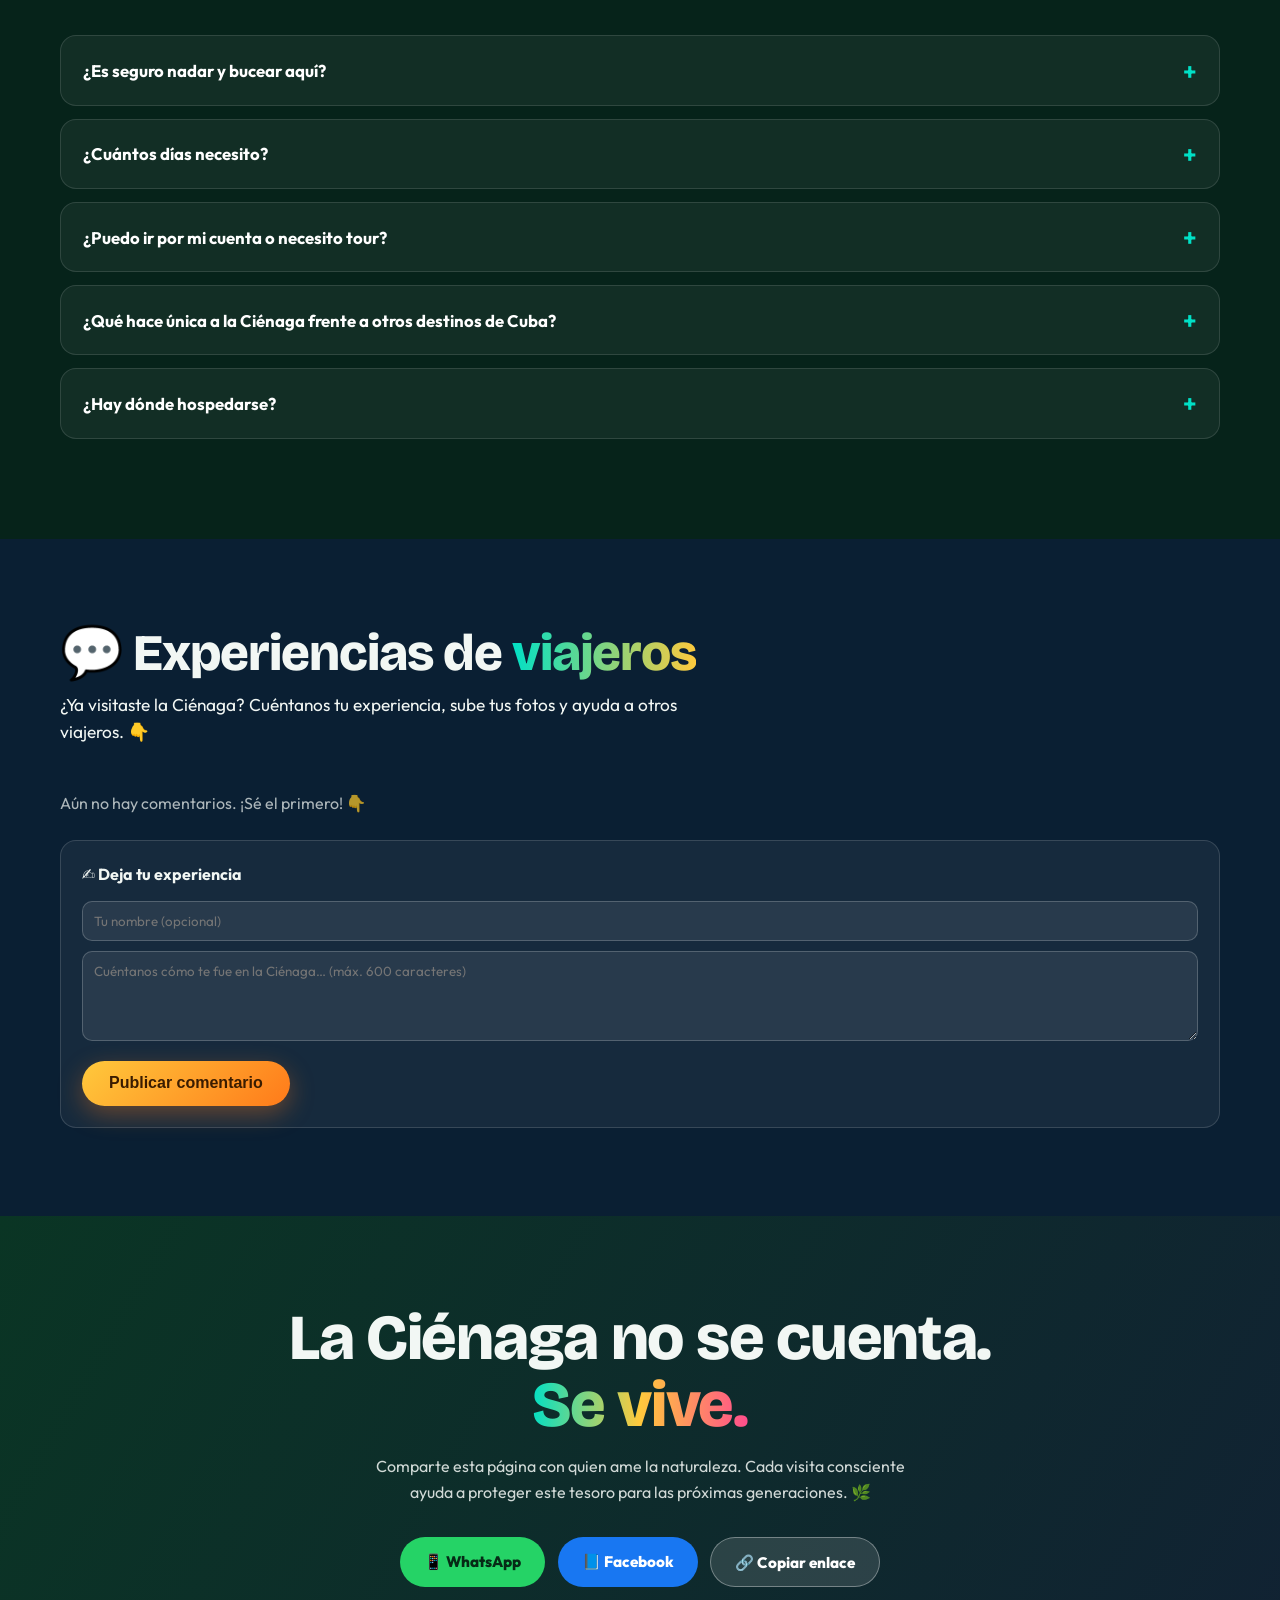
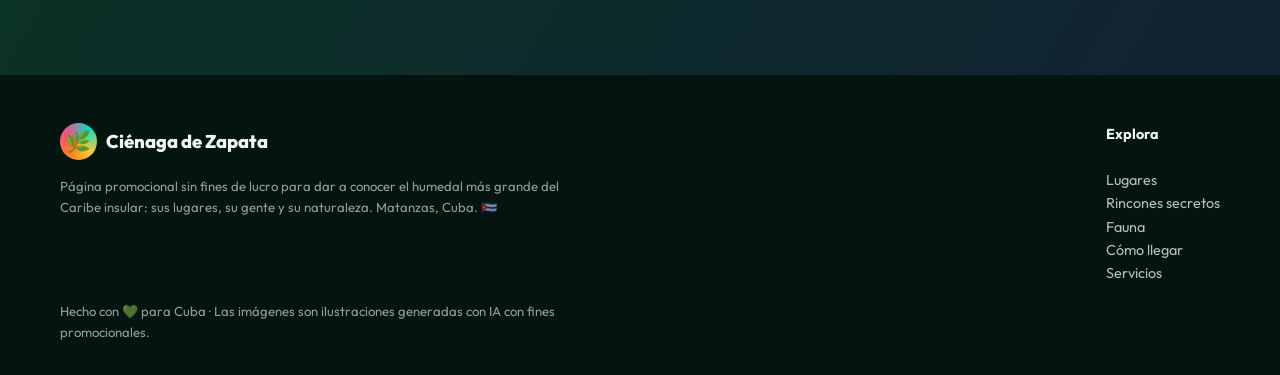
==== commit 54e66879: "Añadir sección Servicios (fichas con WhatsApp + admin)" ====
--- a/index.html
+++ b/index.html
@@ -25,7 +25,7 @@
     <a class="logo" href="#inicio"><span class="mark">🌿</span> Ciénaga de Zapata</a>
     <div class="nav-links">
       <a href="lugares.html">Lugares</a><a href="secretos.html">Secretos</a><a href="fauna-flora.html">Fauna</a>
-      <a href="actividades.html">Actividades</a><a href="historia.html">Historia</a><a href="guia.html">Guía</a>
+      <a href="actividades.html">Actividades</a><a href="historia.html">Historia</a><a href="guia.html">Guía</a><a href="servicios.html">Servicios</a>
     </div>
     <span id="connBadge" class="conn-badge" title="Estado de la conexión"><span id="connDot" class="conn-dot"></span><span id="connText">···</span></span>
   </div>
@@ -346,7 +346,8 @@
         <a href="#lugares" style="text-decoration:none;opacity:.75">Lugares</a><br>
         <a href="#secretos" style="text-decoration:none;opacity:.75">Rincones secretos</a><br>
         <a href="#fauna" style="text-decoration:none;opacity:.75">Fauna</a><br>
-        <a href="#llegar" style="text-decoration:none;opacity:.75">Cómo llegar</a></div>
+        <a href="#llegar" style="text-decoration:none;opacity:.75">Cómo llegar</a><br>
+        <a href="servicios.html" style="text-decoration:none;opacity:.75">Servicios</a></div>
     </div>
     <p class="nota">Hecho con 💚 para Cuba · Las imágenes son ilustraciones generadas con IA con fines promocionales.</p>
   </div>
--- a/estilos.css
+++ b/estilos.css
@@ -286,3 +286,8 @@
 .conn-dot{width:.65rem;height:.65rem;border-radius:50%;display:inline-block;flex:none;background:#ef4444;box-shadow:0 0 8px #ef4444}
 .conn-dot.conn-green{background:#22c55e;box-shadow:0 0 8px #22c55e}
 @media(max-width:860px){.conn-badge{font-size:.65rem;padding:.22rem .55rem}}
+
+/* Servicios: botón de WhatsApp y etiqueta de categoría */
+.btn-wapp{display:inline-block;margin-top:1rem;background:#25D366;color:#fff;font-weight:700;text-decoration:none;padding:.7rem 1.4rem;border-radius:999px;box-shadow:0 4px 14px rgba(37,211,102,.35)}
+.btn-wapp:hover{filter:brightness(1.06);color:#fff}
+.fcat{display:inline-block;font-size:.78rem;font-weight:700;letter-spacing:.04em;padding:.25rem .8rem;border-radius:999px;margin:.4rem 0 .6rem;background:rgba(34,197,94,.14);border:1px solid rgba(34,197,94,.45)}
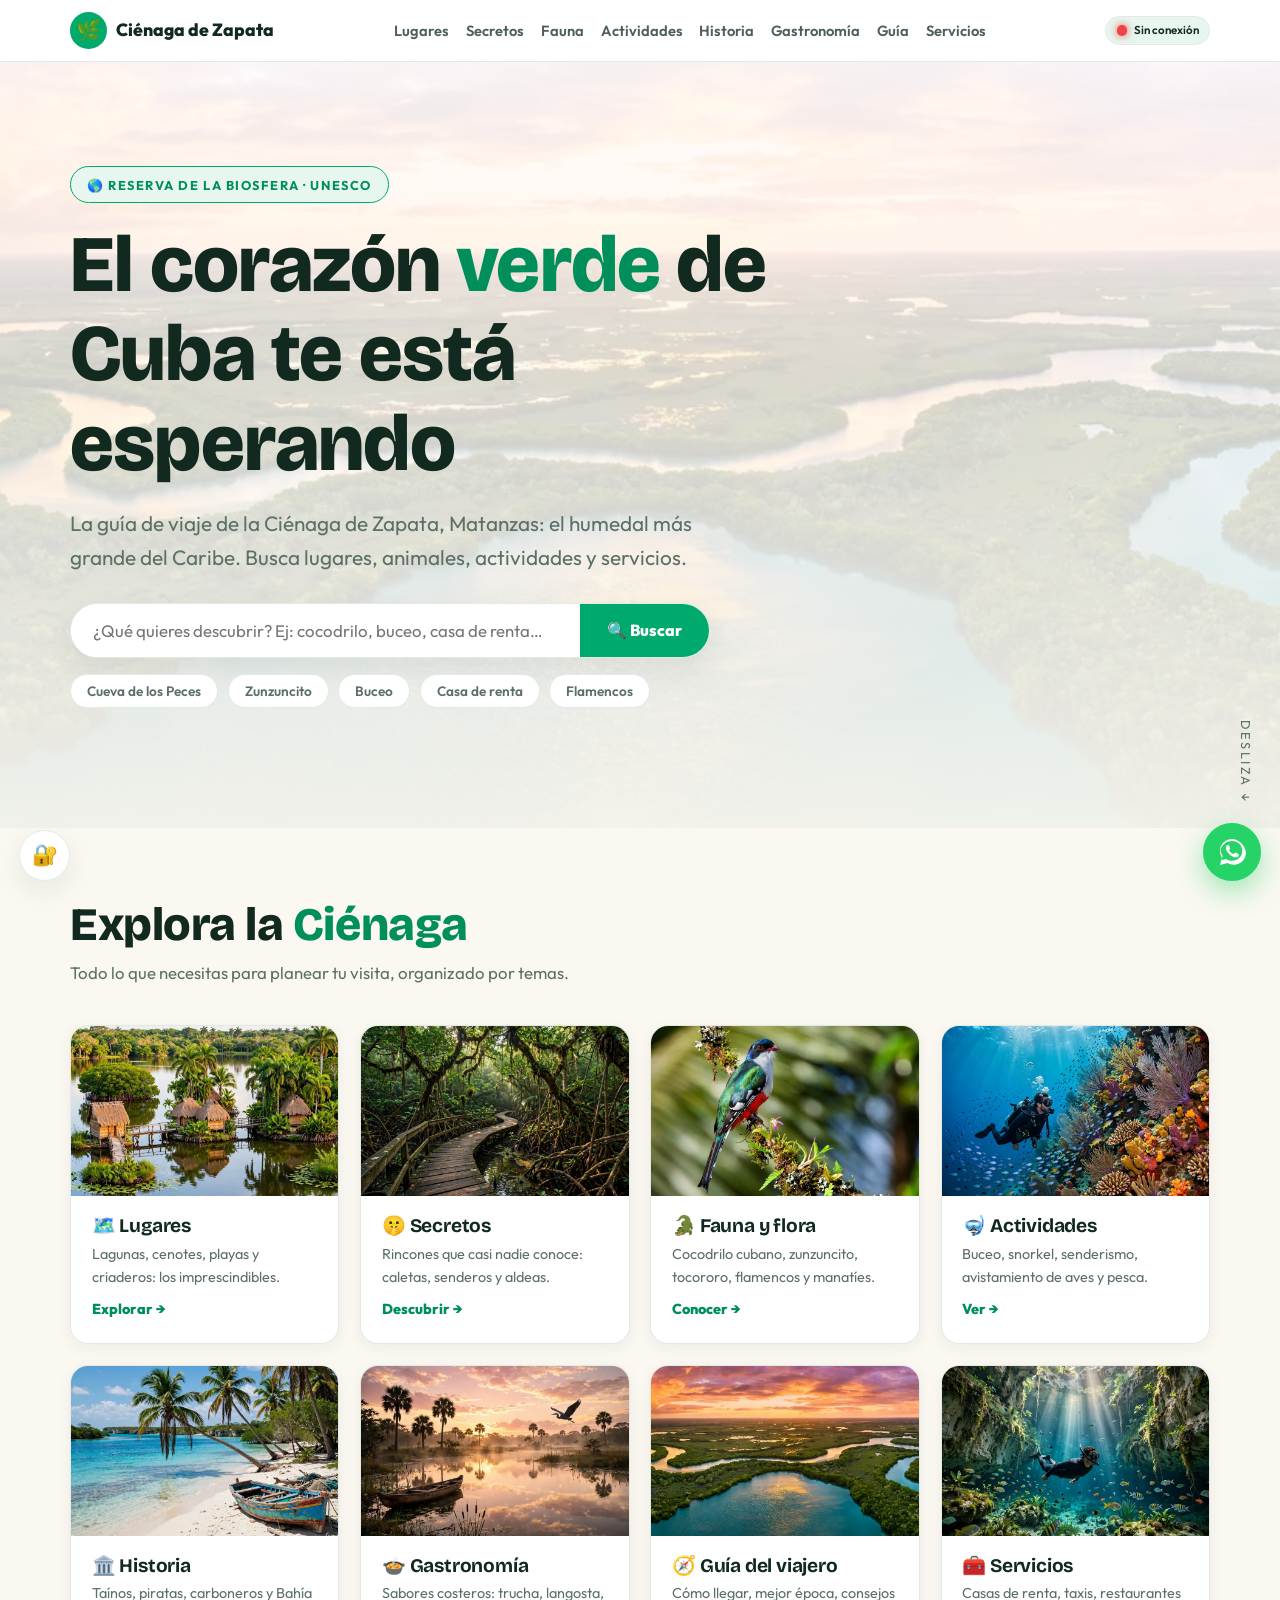
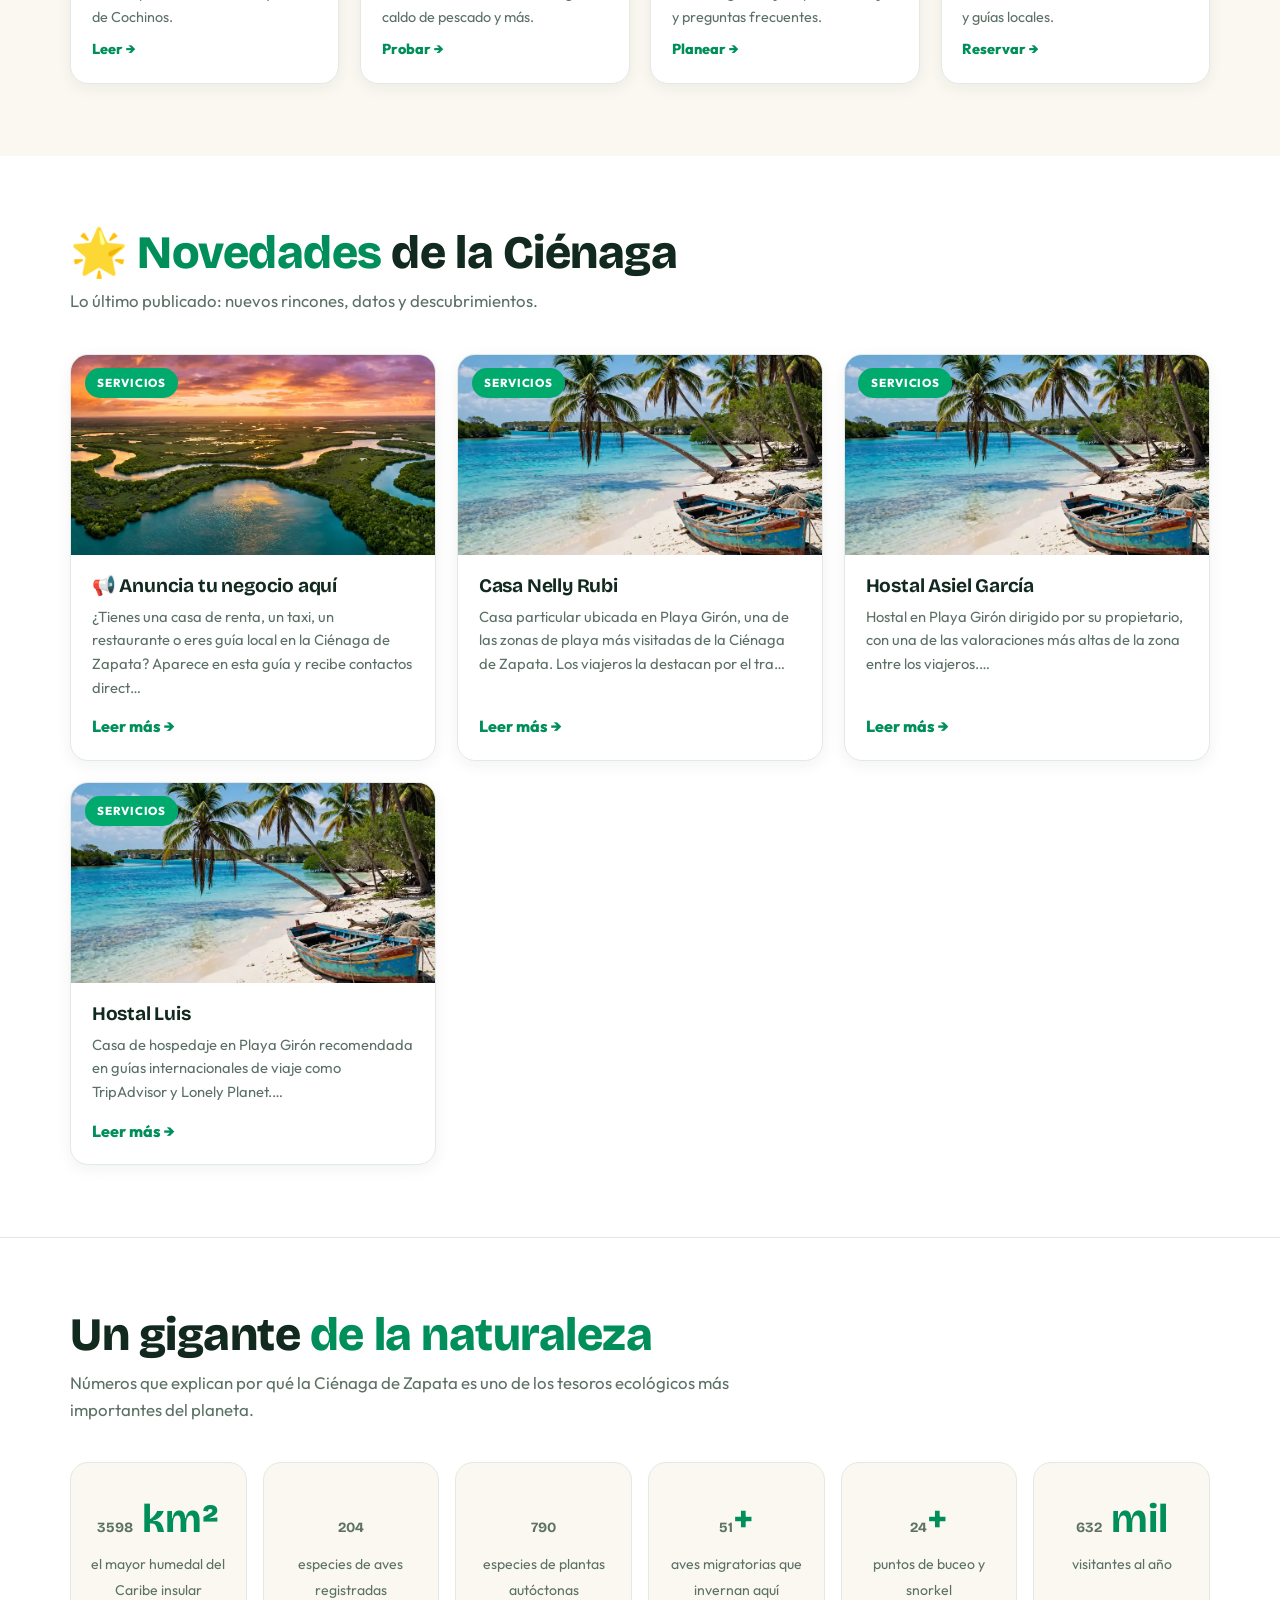
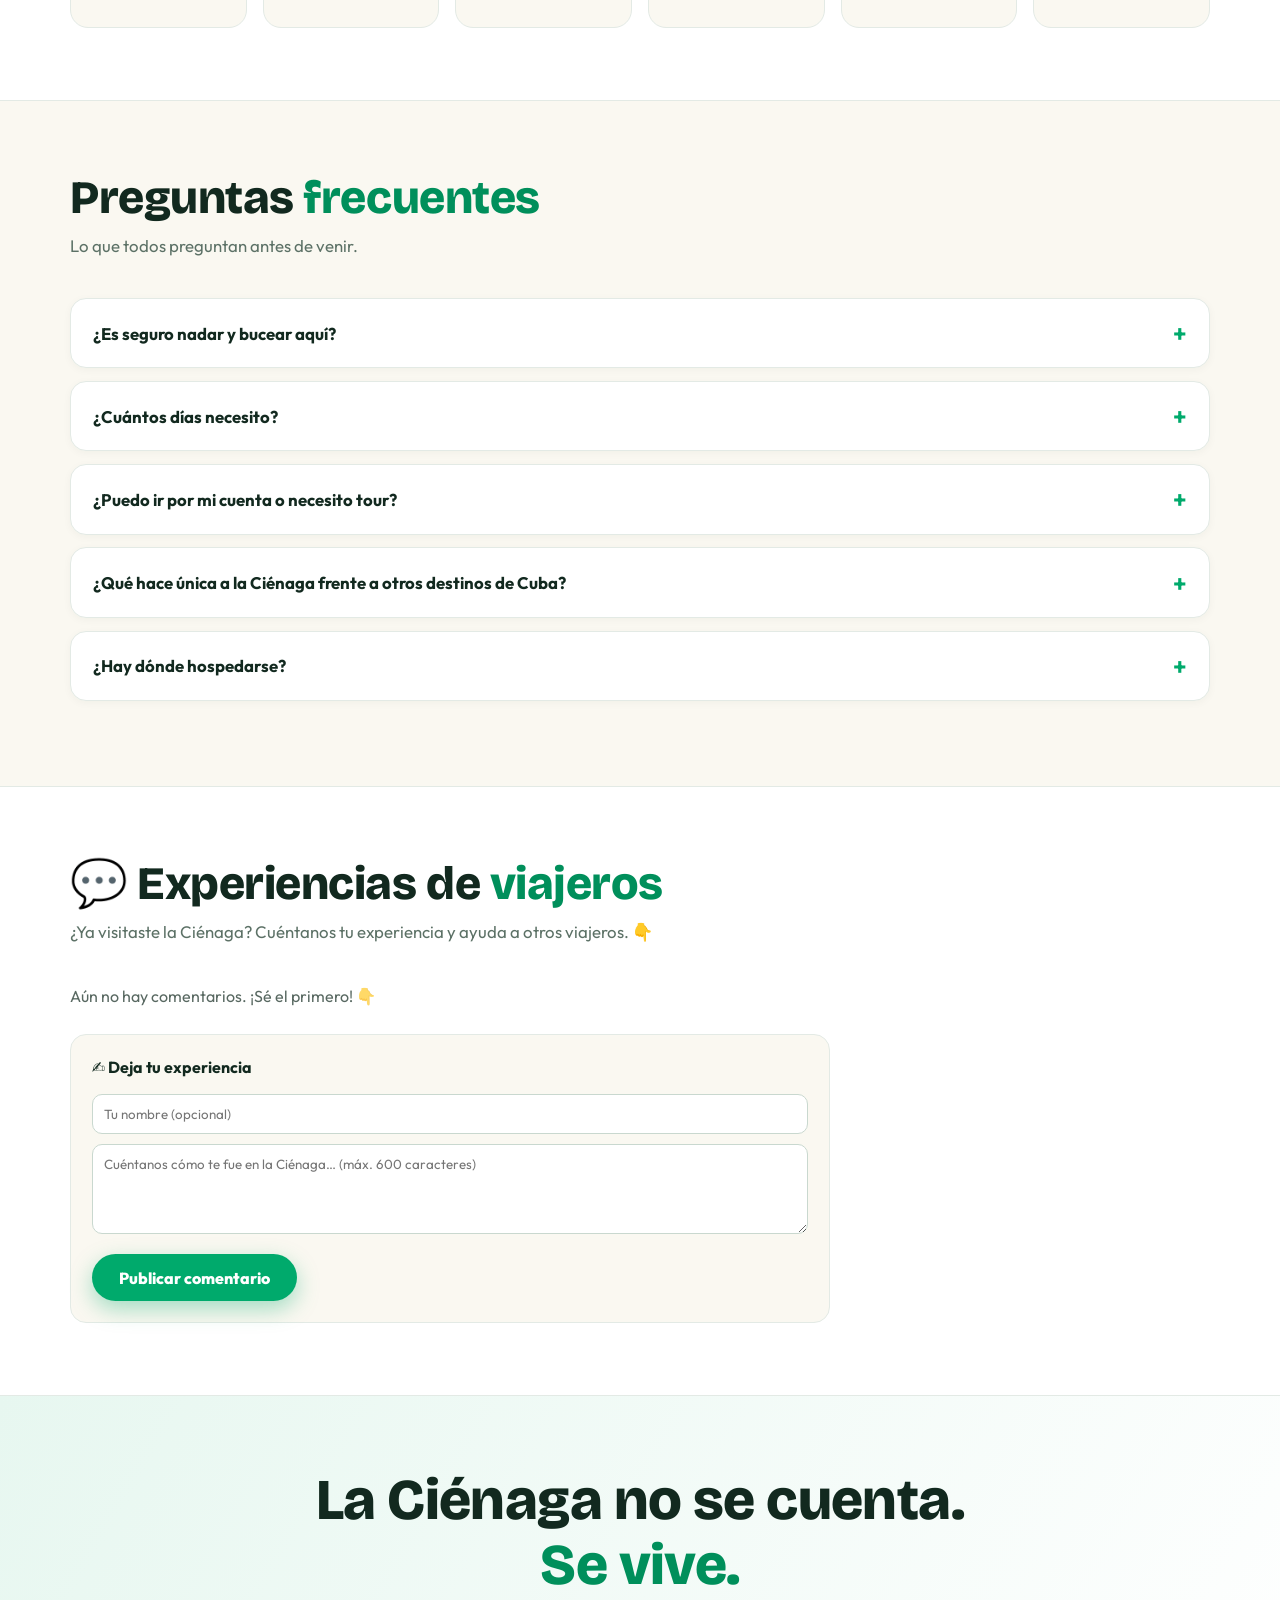
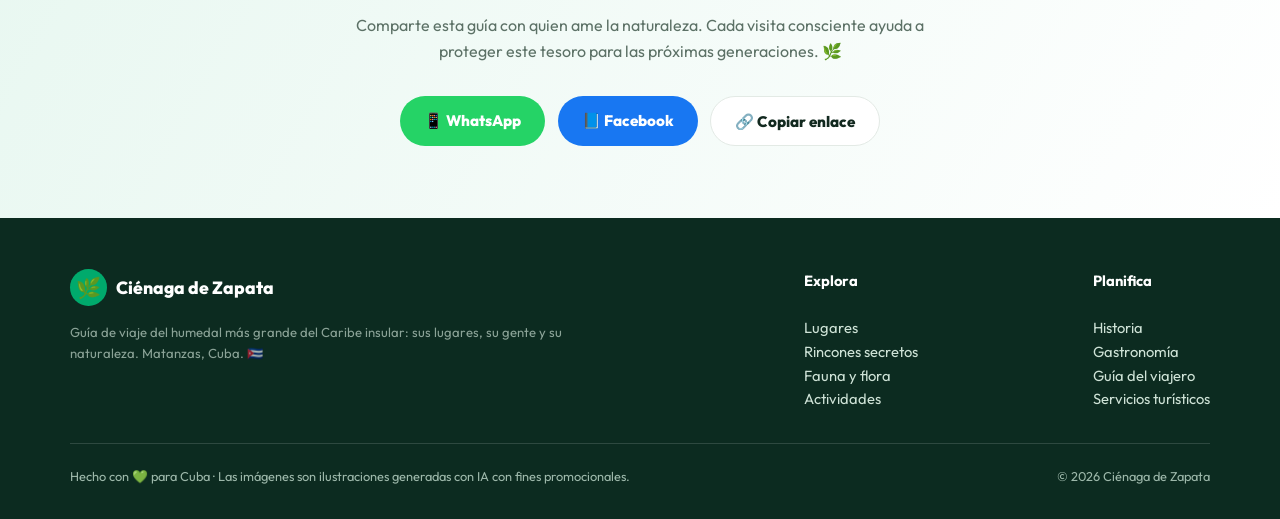
==== commit ff81f2ac: "Rediseño completo: tema claro estilo guía de viajes" ====
--- a/index.html
+++ b/index.html
@@ -4,7 +4,7 @@
 <meta charset="UTF-8">
 <meta name="viewport" content="width=device-width, initial-scale=1.0">
 <title>Ciénaga de Zapata · El corazón verde de Cuba</title>
-<meta name="description" content="Descubre la Ciénaga de Zapata en Matanzas, Cuba: el humedal más grande del Caribe. Playas, cenotes, cocodrilos, aves endémicas y rincones que casi nadie conoce.">
+<meta name="description" content="Guía de viaje de la Ciénaga de Zapata en Matanzas, Cuba: el humedal más grande del Caribe. Lugares, secretos, fauna, actividades, historia, gastronomía y servicios turísticos.">
 <meta property="og:title" content="Ciénaga de Zapata · El corazón verde de Cuba 🌿">
 <meta property="og:description" content="El humedal más grande del Caribe te espera: cenotes cristalinos, cocodrilos, el ave más pequeña del mundo y rincones que casi nadie conoce.">
 <meta property="og:image" content="https://roygarcialeonardo.github.io/cienaga-de-zapata/img/hero-humedal.webp">
@@ -25,36 +25,74 @@
     <a class="logo" href="#inicio"><span class="mark">🌿</span> Ciénaga de Zapata</a>
     <div class="nav-links">
       <a href="lugares.html">Lugares</a><a href="secretos.html">Secretos</a><a href="fauna-flora.html">Fauna</a>
-      <a href="actividades.html">Actividades</a><a href="historia.html">Historia</a><a href="guia.html">Guía</a><a href="servicios.html">Servicios</a>
+      <a href="actividades.html">Actividades</a><a href="historia.html">Historia</a><a href="gastronomia.html">Gastronomía</a>
+      <a href="guia.html">Guía</a><a href="servicios.html">Servicios</a>
     </div>
     <span id="connBadge" class="conn-badge" title="Estado de la conexión"><span id="connDot" class="conn-dot"></span><span id="connText">···</span></span>
   </div>
 </nav>
 
 <header class="hero" id="inicio">
-  <div class="hero-bg"></div><div class="hero-veil"></div>
   <div class="wrap hero-in">
     <span class="kicker rv">🌎 Reserva de la Biosfera · UNESCO</span>
     <h1 class="rv rv-d1">El corazón <span class="grad">verde</span> de Cuba te está esperando</h1>
-    <p class="lead rv rv-d2">La Ciénaga de Zapata, en Matanzas: el humedal más grande del Caribe insular. Cocodrilos, cenotes cristalinos, playas vírgenes y rincones que casi nadie conoce… hasta ahora.</p>
-    <div class="hero-cta rv rv-d3">
-      <a class="btn btn-sol" href="lugares.html">Explorar lugares 🗺️</a>
-      <a class="btn btn-ghost" href="secretos.html">Descubrir secretos 🤫</a>
-    </div>
-    <div class="hero-badges rv rv-d3">
-      <span class="hbadge">🐊 Cocodrilo cubano</span><span class="hbadge">🐦 Zunzuncito</span>
-      <span class="hbadge">🪸 Buceo de clase mundial</span><span class="hbadge">🦩 Flamencos</span>
-    </div>
+    <p class="lead rv rv-d2">La guía de viaje de la Ciénaga de Zapata, Matanzas: el humedal más grande del Caribe. Busca lugares, animales, actividades y servicios.</p>
+    <div class="home-buscar rv rv-d3">
+      <input type="search" id="homeBuscar" placeholder="¿Qué quieres descubrir? Ej: cocodrilo, buceo, casa de renta…" aria-label="Buscar en la guía">
+      <button type="button" id="homeBuscarBtn">🔍 Buscar</button>
+    </div>
+    <div class="home-hints rv rv-d3">
+      <button type="button">Cueva de los Peces</button>
+      <button type="button">Zunzuncito</button>
+      <button type="button">Buceo</button>
+      <button type="button">Casa de renta</button>
+      <button type="button">Flamencos</button>
+    </div>
+    <div id="homeResultados"></div>
   </div>
   <span class="scroll-hint">desliza ↓</span>
 </header>
 
-<div class="marquee"><div class="marquee-track" id="mqTrack">
-  <span>🌿 HUMEDAL MÁS GRANDE DEL CARIBE</span><span>🐊 COCODRILO CUBANO</span><span>🐦 EL AVE MÁS PEQUEÑA DEL MUNDO</span>
-  <span>🪸 30+ SITIOS DE BUCEO</span><span>🦩 FLAMENCOS</span><span>🏝️ BAHÍA DE COCHINOS</span><span>💎 CENOTES CRISTALINOS</span>
-  <span>🌿 HUMEDAL MÁS GRANDE DEL CARIBE</span><span>🐊 COCODRILO CUBANO</span><span>🐦 EL AVE MÁS PEQUEÑA DEL MUNDO</span>
-  <span>🪸 30+ SITIOS DE BUCEO</span><span>🦩 FLAMENCOS</span><span>🏝️ BAHÍA DE COCHINOS</span><span>💎 CENOTES CRISTALINOS</span>
-</div></div>
+<section class="categorias" id="explora">
+  <div class="wrap">
+    <h2 class="sec-title rv">Explora la <span class="grad">Ciénaga</span></h2>
+    <p class="sec-sub rv">Todo lo que necesitas para planear tu visita, organizado por temas.</p>
+    <div class="cat-grid">
+      <a class="cat-card rv" href="lugares.html">
+        <div class="ph"><img src="img/laguna-guama.webp" alt="Laguna del Tesoro" loading="lazy"></div>
+        <div class="body"><h3>🗺️ Lugares</h3><p>Lagunas, cenotes, playas y criaderos: los imprescindibles.</p><span class="ver">Explorar →</span></div></a>
+      <a class="cat-card rv rv-d1" href="secretos.html">
+        <div class="ph"><img src="img/sendero-manglar.webp" alt="Sendero entre manglares" loading="lazy"></div>
+        <div class="body"><h3>🤫 Secretos</h3><p>Rincones que casi nadie conoce: caletas, senderos y aldeas.</p><span class="ver">Descubrir →</span></div></a>
+      <a class="cat-card rv rv-d2" href="fauna-flora.html">
+        <div class="ph"><img src="img/tocororo.webp" alt="Tocororo" loading="lazy"></div>
+        <div class="body"><h3>🐊 Fauna y flora</h3><p>Cocodrilo cubano, zunzuncito, tocororo, flamencos y manatíes.</p><span class="ver">Conocer →</span></div></a>
+      <a class="cat-card rv" href="actividades.html">
+        <div class="ph"><img src="img/buceo-arrecife.webp" alt="Buceo en arrecife" loading="lazy"></div>
+        <div class="body"><h3>🤿 Actividades</h3><p>Buceo, snorkel, senderismo, avistamiento de aves y pesca.</p><span class="ver">Ver →</span></div></a>
+      <a class="cat-card rv rv-d1" href="historia.html">
+        <div class="ph"><img src="img/playa-giron.webp" alt="Playa Girón" loading="lazy"></div>
+        <div class="body"><h3>🏛️ Historia</h3><p>Taínos, piratas, carboneros y Bahía de Cochinos.</p><span class="ver">Leer →</span></div></a>
+      <a class="cat-card rv rv-d2" href="gastronomia.html">
+        <div class="ph"><img src="img/amanecer-laguna.webp" alt="Amanecer en la laguna" loading="lazy"></div>
+        <div class="body"><h3>🍲 Gastronomía</h3><p>Sabores costeros: trucha, langosta, caldo de pescado y más.</p><span class="ver">Probar →</span></div></a>
+      <a class="cat-card rv" href="guia.html">
+        <div class="ph"><img src="img/hero-humedal.webp" alt="Humedal al atardecer" loading="lazy"></div>
+        <div class="body"><h3>🧭 Guía del viajero</h3><p>Cómo llegar, mejor época, consejos y preguntas frecuentes.</p><span class="ver">Planear →</span></div></a>
+      <a class="cat-card rv rv-d1" href="servicios.html">
+        <div class="ph"><img src="img/cueva-peces.webp" alt="Cueva de los Peces" loading="lazy"></div>
+        <div class="body"><h3>🧰 Servicios</h3><p>Casas de renta, taxis, restaurantes y guías locales.</p><span class="ver">Reservar →</span></div></a>
+    </div>
+  </div>
+</section>
+
+<section class="novedades">
+  <div class="wrap">
+    <h2 class="sec-title rv">🌟 <span class="grad">Novedades</span> de la Ciénaga</h2>
+    <p class="sec-sub rv">Lo último publicado: nuevos rincones, datos y descubrimientos.</p>
+    <div class="nov-grid cards" id="novedades"></div>
+  </div>
+</section>
 
 <section class="stats">
   <div class="wrap">
@@ -67,232 +105,6 @@
       <div class="stat rv rv-d3"><b><span class="count" data-to="65">0</span>+</b><span>aves migratorias que invernan aquí</span></div>
       <div class="stat rv"><b><span class="count" data-to="30">0</span>+</b><span>puntos de buceo y snorkel</span></div>
       <div class="stat rv rv-d1"><b><span class="count" data-to="800">0</span> mil</b><span>visitantes al año</span></div>
-    </div>
-  </div>
-</section>
-
-<section class="lugares" id="lugares">
-  <div class="wrap">
-    <h2 class="sec-title rv">Lugares que <span class="grad">debes conocer</span></h2>
-    <p class="sec-sub rv">Los imprescindibles de la Ciénaga: lagunas legendarias, cenotes de película y playas con historia.</p>
-    <div class="filters rv">
-      <button class="chip on" data-f="all">Todos</button>
-      <button class="chip" data-f="agua">💧 Agua dulce</button>
-      <button class="chip" data-f="mar">🌊 Mar y playa</button>
-      <button class="chip" data-f="naturaleza">🌿 Naturaleza</button>
-      <button class="chip" data-f="cultura">🏛️ Cultura</button>
-    </div>
-    <div class="cards">
-      <article class="card rv" data-cat="agua cultura">
-        <div class="ph"><img src="img/laguna-guama.webp" alt="Aldea taína en la Laguna del Tesoro" loading="lazy"><span class="tag">Imperdible</span></div>
-        <div class="body"><h3>Laguna del Tesoro y Guamá</h3>
-        <p>El mayor espejo de agua dulce de la zona (16 km²). Navega en lancha hasta la réplica de una aldea taína con 25 esculturas a tamaño natural. La leyenda dice que los indios arrojaron sus riquezas al fondo antes que entregarlas a los conquistadores.</p>
-        <span class="dato">🎣 Pesca deportiva de trucha · 🛶 Lancha desde Boca de Guamá</span></div>
-      </article>
-      <article class="card rv" data-cat="mar naturaleza">
-        <div class="ph"><img src="img/cueva-peces.webp" alt="Snorkel en la Cueva de los Peces" loading="lazy"><span class="tag">Snorkel top</span></div>
-        <div class="body"><h3>Cueva de los Peces</h3>
-        <p>Un cenote costero de 70 m de profundidad con paredes casi verticales y aguas cristalinas llenas de peces de colores. Uno de los mejores puntos de snorkel y buceo de Cuba, a minutos de Playa Larga.</p>
-        <span class="dato">🤿 Snorkel y buceo · 📍 Entre Playa Larga y Playa Girón</span></div>
-      </article>
-      <article class="card rv" data-cat="mar cultura">
-        <div class="ph"><img src="img/playa-giron.webp" alt="Playa Girón, Bahía de Cochinos" loading="lazy"><span class="tag">Historia viva</span></div>
-        <div class="body"><h3>Playa Girón</h3>
-        <p>Caribe turquesa con nombre de pirata francés del siglo XVII. Aquí se libró la Batalla de Bahía de Cochinos (1961); el Museo Girón guarda aviones, tanques y fotos de aquellos días. Y el buceo en sus arrecifes es espectacular.</p>
-        <span class="dato">🏛️ Museo Girón · 🪸 Centro de Buceo Azul</span></div>
-      </article>
-      <article class="card rv" data-cat="naturaleza agua">
-        <div class="ph"><img src="img/cocodrilo-cubano.webp" alt="Cocodrilo cubano" loading="lazy"><span class="tag">Solo aquí</span></div>
-        <div class="body"><h3>Boca de Guamá · Criadero de cocodrilos</h3>
-        <p>Uno de los mayores criaderos de cocodrilos de Iberoamérica, con miles de ejemplares de las dos especies cubanas: el cocodrilo cubano (hocico chato, endémico) y el americano. Punto de partida hacia la Laguna del Tesoro.</p>
-        <span class="dato">🐊 Miles de ejemplares · 🛶 Embarque a la laguna</span></div>
-      </article>
-      <article class="card rv" data-cat="naturaleza">
-        <div class="ph"><img src="img/flamencos-salinas.webp" alt="Flamencos en las Salinas de Brito" loading="lazy"><span class="tag">Paraíso de aves</span></div>
-        <div class="body"><h3>Las Salinas de Brito</h3>
-        <p>Uno de los refugios de aves más importantes de Cuba: flamencos, garzas y grullas, con 65 especies migratorias haciendo escala. Además, pesca al fly de macabí, sábalo y palometa en sus bajos.</p>
-        <span class="dato">🦩 Flamencos al amanecer · 🎣 Fly fishing</span></div>
-      </article>
-      <article class="card rv" data-cat="mar naturaleza">
-        <div class="ph"><img src="img/buceo-arrecife.webp" alt="Buceo en arrecife de Bahía de Cochinos" loading="lazy"><span class="tag">Buceo</span></div>
-        <div class="body"><h3>Playa Larga</h3>
-        <p>En el extremo de Bahía de Cochinos: sede del Parque Nacional, del Centro Internacional de Buceo Octopus (13 puntos de buceo desde la costa, buceo nocturno) y del Centro de Observación de Aves. Caleta Buena y Punta Perdiz, con sus piscinas naturales, están al lado.</p>
-        <span class="dato">🪸 13 puntos de buceo · 🐦 Observación de aves</span></div>
-      </article>
-    </div>
-  </div>
-<div style="text-align:center;margin-top:2.4rem"><a class="btn btn-sol" href="lugares.html">Ver guía completa de lugares →</a></div>
-  </div>
-</section>
-<section class="olvidados" id="secretos">
-  <div class="orb orb1"></div><div class="orb orb2"></div>
-  <div class="wrap">
-    <h2 class="sec-title rv">Rincones <span class="grad">que casi nadie conoce</span> 🤫</h2>
-    <p class="sec-sub rv">La Ciénaga guarda secretos que ni aparecen en las guías. Caletas de piratas, senderos sin multitudes, aldeas de carboneros y santuarios de aves endémicas. Esto es lo que la hace mágica de verdad.</p>
-    <div class="secreto">
-      <article class="rv"><span class="num">01</span><h3>Enigma de las Rocas</h3>
-        <p>Un sendero que recorre 3 cenotes del mayor sistema de cuevas inundadas de Cuba, nacido de una falla tectónica de 1.5 millones de años. El cenote mayor baja 86 m; en una piscina de 25 m conviven dos cocodrilos, un manjuarí (pez fósil viviente) y jicoteas.</p>
-        <span class="misterio">💎 Cenotes · 🐊 Cocodrilos</span></article>
-      <article class="rv rv-d1"><span class="num">02</span><h3>Casa del Zunzún</h3>
-        <p>La finca de Bernabé, a 5 minutos de Playa Larga, donde decenas de zunzunes —el ave más pequeña del mundo— liban a menos de 50 cm de ti. Gratuita (se deja propina) y conocida solo de boca en boca.</p>
-        <span class="misterio">🐦 Colibríes · 🆓 Entrada libre</span></article>
-      <article class="rv rv-d2"><span class="num">03</span><h3>Bermeja</h3>
-        <p>Un santuario donde los guías locales te muestran hasta 19 de las 24 aves endémicas de Cuba en una sola visita: tocororo, catey, cabrerito de la ciénaga y más. El paraíso de los pajareros.</p>
-        <span class="misterio">🔭 19 endémicas en un día</span></article>
-      <article class="rv"><span class="num">04</span><h3>Las caletas olvidadas</h3>
-        <p>Caleta Redonda (fábulas de piratas y tesoros), Caleta del Rosario (fuerte español del siglo XIX contra el tráfico de esclavos), Caleta Cocodrilos (único sitio aborigen neolítico de la isla)… y Sábalo, Mal Paso y Caletón, donde aún se ven las argollas donde amarraban los barcos piratas.</p>
-        <span class="misterio">🏴‍☠️ Piratas · 🏛️ Arqueología</span></article>
-      <article class="rv rv-d1"><span class="num">05</span><h3>Soplillar y Pálpite</h3>
-        <p>Antiguos bateyes de carboneros con la memoria viva de la ciénaga profunda. En Soplillar, Fidel Castro pasó la Nochebuena de 1959 cenando con familias carboneras; se conmemora cada 24 de diciembre.</p>
-        <span class="misterio">🔥 Cultura carbonera · 📖 Memoria</span></article>
-      <article class="rv rv-d2"><span class="num">06</span><h3>Santo Tomás y el río Hatiguanico</h3>
-        <p>Aldea junto al río que da nombre a la gallinuela de Santo Tomás, una de las aves con el hábitat más restringido del planeta. El Hatiguanico guarda manatíes y desemboca en la casi virgen Ensenada de la Broa.</p>
-        <span class="misterio">🌊 Río · 🐋 Manatíes</span></article>
-      <article class="rv"><span class="num">07</span><h3>Senderos Los Arroyones y Cinco Furnias</h3>
-        <p>Dos de los cinco senderos interpretativos oficiales que casi nadie promociona: bosque siempreverde, palmas, orquídeas y el famoso "diente de perro" cársico bajo tus pies.</p>
-        <span class="misterio">🥾 Senderismo · 🌺 Orquídeas</span></article>
-      <article class="rv rv-d1"><span class="num">08</span><h3>Caseríos del interior</h3>
-        <p>Guasasa, Cayo Ramona, Helechal, Batey Viejo, Quemado Grande… asentamientos de carboneros y pescadores donde vive la cultura cenaguera más auténtica, lejos de todo.</p>
-        <span class="misterio">🏡 Cuba profunda</span></article>
-      <article class="rv rv-d2"><span class="num">09</span><h3>Playa Gallina</h3>
-        <p>Una playa caribeña del litoral zapatero que apenas aparece en la prensa nacional y nadie promociona. Arena, mar turquesa y silencio.</p>
-        <span class="misterio">🏖️ Playa secreta</span></article>
-      <article class="rv"><span class="num">10</span><h3>Korimakao</h3>
-        <p>Proyecto comunitario y escuela de arte en la zona de Playa Larga: teatro, música y cultura hechos por y para los cenagueros. Un referente cultural poco difundido que vale la pena apoyar.</p>
-        <span class="misterio">🎭 Arte comunitario</span></article>
-    </div>
-    <div style="text-align:center;margin-top:2.2rem"><a class="btn btn-sol" href="secretos.html">Ver los 10 secretos →</a></div>
-  </div>
-</section>
-
-<section class="fauna" id="fauna">
-  <div class="wrap">
-    <h2 class="sec-title rv">Fauna <span class="grad">de otro planeta</span></h2>
-    <p class="sec-sub rv">Endémicos que no existen en ningún otro lugar del mundo. Pasa el cursor (o toca) cada tarjeta para descubrir su secreto.</p>
-    <div class="fauna-row">
-      <div class="animal rv"><img src="img/cocodrilo-cubano.webp" alt="Cocodrilo cubano" loading="lazy">
-        <div class="info"><h3>🐊 Cocodrilo cubano</h3><p class="curio">Endémico de Cuba, de hocico chato. Uno de los cocodrilos más amenazados del planeta; el criadero de Guamá los protege.</p></div></div>
-      <div class="animal rv rv-d1"><img src="img/zunzuncito.webp" alt="Zunzuncito" loading="lazy">
-        <div class="info"><h3>🐦 Zunzuncito</h3><p class="curio">¡El ave más pequeña del mundo! Pesa menos que una moneda y solo vive en Cuba. Lo verás en la Casa del Zunzún.</p></div></div>
-      <div class="animal rv rv-d2"><img src="img/tocororo.webp" alt="Tocororo" loading="lazy">
-        <div class="info"><h3>🇨🇺 Tocororo</h3><p class="curio">El ave nacional: su plumaje verde, blanco, rojo y azul reproduce los colores de la bandera cubana.</p></div></div>
-      <div class="animal rv"><img src="img/flamencos-salinas.webp" alt="Flamenco americano" loading="lazy">
-        <div class="info"><h3>🦩 Flamenco americano</h3><p class="curio">Concentraciones espectaculares en las Salinas de Brito, junto a 65 especies de aves migratorias.</p></div></div>
-      <div class="animal rv rv-d1"><img src="img/manati.webp" alt="Manatí" loading="lazy">
-        <div class="info"><h3>🐋 Manatí</h3><p class="curio">El gentil gigante en peligro de extinción. El río Hatiguanico guarda una de sus poblaciones más importantes.</p></div></div>
-      <div class="animal rv rv-d2"><img src="img/amanecer-laguna.webp" alt="Amanecer en la laguna" loading="lazy">
-        <div class="info"><h3>🌅 258 especies de aves</h3><p class="curio">Gallinuela de Santo Tomás, ferminia, cotorra cubana… varias con el hábitat más restringido del mundo.</p></div></div>
-    </div>
-  </div>
-<div style="text-align:center;margin-top:2.4rem"><a class="btn btn-sol" href="fauna-flora.html">Enciclopedia de fauna y flora →</a></div>
-  </div>
-</section>
-<section class="galeria">
-  <div class="wrap">
-    <h2 class="sec-title rv">La Ciénaga en <span class="grad">imágenes</span></h2>
-    <p class="sec-sub rv">Desliza y enamórate. Cada rincón tiene una historia que contar.</p>
-  </div>
-  <div class="gal-track rv">
-    <figure><img src="img/hero-humedal.webp" alt="Humedal al atardecer" loading="lazy"><figcaption>🌅 El humedal al atardecer</figcaption></figure>
-    <figure><img src="img/laguna-guama.webp" alt="Aldea taína" loading="lazy"><figcaption>🛖 Aldea taína de Guamá</figcaption></figure>
-    <figure><img src="img/cueva-peces.webp" alt="Cueva de los Peces" loading="lazy"><figcaption>💎 Cueva de los Peces</figcaption></figure>
-    <figure><img src="img/cocodrilo-cubano.webp" alt="Cocodrilo cubano" loading="lazy"><figcaption>🐊 Cocodrilo cubano</figcaption></figure>
-    <figure><img src="img/zunzuncito.webp" alt="Zunzuncito" loading="lazy"><figcaption>🐦 Zunzuncito, el ave más pequeña del mundo</figcaption></figure>
-    <figure><img src="img/tocororo.webp" alt="Tocororo" loading="lazy"><figcaption>🇨🇺 Tocororo, ave nacional</figcaption></figure>
-    <figure><img src="img/flamencos-salinas.webp" alt="Flamencos" loading="lazy"><figcaption>🦩 Flamencos en las Salinas</figcaption></figure>
-    <figure><img src="img/manati.webp" alt="Manatí" loading="lazy"><figcaption>🐋 Manatí del Hatiguanico</figcaption></figure>
-    <figure><img src="img/playa-giron.webp" alt="Playa Girón" loading="lazy"><figcaption>🏖️ Playa Girón</figcaption></figure>
-    <figure><img src="img/buceo-arrecife.webp" alt="Buceo" loading="lazy"><figcaption>🪸 Buceo en Bahía de Cochinos</figcaption></figure>
-    <figure><img src="img/sendero-manglar.webp" alt="Sendero de manglar" loading="lazy"><figcaption>🌿 Sendero entre manglares</figcaption></figure>
-    <figure><img src="img/amanecer-laguna.webp" alt="Amanecer en la laguna" loading="lazy"><figcaption>🌅 Amanecer en la laguna</figcaption></figure>
-  </div>
-<div style="text-align:center;margin-top:2.4rem"><a class="btn btn-sol" href="actividades.html">Ver actividades y servicios →</a></div>
-  </div>
-</section>
-<section class="novedades">
-  <div class="wrap">
-    <h2 class="sec-title rv">🌟 <span class="grad">Novedades</span> de la Ciénaga</h2>
-    <p class="sec-sub rv">Lo último publicado: nuevos rincones, datos y descubrimientos.</p>
-    <div class="nov-grid cards" id="novedades"></div>
-  </div>
-</section>
-
-<section class="actividades" id="actividades">
-  <div class="wrap">
-    <h2 class="sec-title rv">Qué <span class="grad">hacer</span> aquí</h2>
-    <p class="sec-sub rv" style="color:#3d554a">Del fondo del mar a la copa de los manglares: la Ciénaga se vive con todos los sentidos.</p>
-    <div class="act-grid">
-      <div class="act rv"><div class="ico">🤿</div><h3>Buceo</h3><p>Más de 30 sitios: paredes de coral, buceo nocturno y espeleobuceo en cenotes. La mayoría salen desde la orilla.</p></div>
-      <div class="act rv rv-d1"><div class="ico">🐠</div><h3>Snorkel</h3><p>Cueva de los Peces, Caleta Buena y Punta Perdiz: aguas cristalinas con peces de colores a pocos metros.</p></div>
-      <div class="act rv rv-d2"><div class="ico">🔭</div><h3>Avistamiento de aves</h3><p>Guías expertos en Bermeja y las Salinas. De noviembre a marzo llegan las migratorias del norte.</p></div>
-      <div class="act rv"><div class="ico">🥾</div><h3>Senderismo</h3><p>5 senderos interpretativos: Enigma de las Rocas, Los Arroyones, Cinco Furnias y más, entre manglar y diente de perro.</p></div>
-      <div class="act rv rv-d1"><div class="ico">🎣</div><h3>Pesca deportiva</h3><p>Trucha en la Laguna del Tesoro (captura y suelta) y fly fishing de macabí, sábalo y palometa en las Salinas.</p></div>
-      <div class="act rv rv-d2"><div class="ico">🛶</div><h3>Kayak y lancha</h3><p>Navega canales entre manglares, la Laguna del Tesoro y el río Hatiguanico al amanecer: pura magia.</p></div>
-    </div>
-  </div>
-<div style="text-align:center;margin-top:2.4rem"><a class="btn btn-sol" href="historia.html">Historia completa →</a></div>
-  </div>
-</section>
-<section class="cultura" id="cultura">
-  <div class="wrap">
-    <h2 class="sec-title rv">Una tierra con <span class="grad">historia</span></h2>
-    <p class="sec-sub rv">Mucho antes de ser un paraíso natural, la Ciénaga fue refugio de indios, piratas y carboneros.</p>
-    <div class="timeline">
-      <div class="tl-item rv"><div class="year">ANTES DE 1492</div><h3>Los primeros cenagueros</h3>
-        <p>Siboneyes y taínos habitaron estas tierras (cacicazgos de Yaguaramas y Hanábana). En Caleta Cocodrilos se halló el único sitio aborigen neolítico de la isla.</p></div>
-      <div class="tl-item rv"><div class="year">SIGLO XVII</div><h3>Refugio de piratas</h3>
-        <p>Corsarios y filibusteros usaron las caletas como escondite. El pirata francés Gilbert Girón dio nombre a Playa Girón; las argollas de amarre aún se ven en Sábalo y Caletón.</p></div>
-      <div class="tl-item rv"><div class="year">SIGLO XIX – 1958</div><h3>La era del carbón</h3>
-        <p>Generaciones de carboneros vivieron en bohíos entre el fango y los hornos. En 1958 la zona tenía la mortalidad infantil más alta de Cuba: miseria que la memoria cenaguera no olvida.</p></div>
-      <div class="tl-item rv"><div class="year">ABRIL 1961</div><h3>Bahía de Cochinos</h3>
-        <p>El desembarco fue derrotado en menos de 72 horas: la primera derrota militar de EE. UU. en América Latina. El Museo Girón lo cuenta con aviones, tanques y testimonios.</p></div>
-      <div class="tl-item rv"><div class="year">2000 – 2001</div><h3>Patrimonio de la humanidad</h3>
-        <p>La UNESCO la declara Reserva de la Biosfera (2000) y sitio Ramsar (2001). Hoy aspira a ser Patrimonio Mundial: el reconocimiento que este gigante merece.</p></div>
-    </div>
-  </div>
-<div style="text-align:center;margin-top:2.4rem"><a class="btn btn-sol" href="gastronomia.html">Guía gastronómica →</a></div>
-  </div>
-</section>
-<section class="gastro">
-  <div class="wrap">
-    <h2 class="sec-title rv">Sabores de <span class="grad">la Ciénaga</span></h2>
-    <p class="sec-sub rv">Cocina costera de pescadores: lo que el mar y la laguna dan cada día, directo al plato.</p>
-    <div class="platos">
-      <div class="plato rv"><div class="ico">🐟</div><h3>Trucha de la laguna</h3><p>La pesca deportiva más famosa de la zona, servida fresca en Guamá y Playa Larga.</p></div>
-      <div class="plato rv rv-d1"><div class="ico">🦞</div><h3>Langosta y camarones</h3><p>Del Caribe sur a tu mesa: a la parrilla, en arroz con mariscos o en coctel.</p></div>
-      <div class="plato rv rv-d2"><div class="ico">🐊</div><h3>Carne de cocodrilo</h3><p>El plato exótico del restaurante de Guamá. ¿Te atreves a probarlo?</p></div>
-      <div class="plato rv"><div class="ico">🍲</div><h3>Caldo de pescado</h3><p>Pargo, biajaiba y cherna del día, con el sazón criollo de las cocineras cenagueras.</p></div>
-      <div class="plato rv rv-d1"><div class="ico">🍚</div><h3>Congrí y tostones</h3><p>Los imprescindibles cubanos que acompañan cada comida en la zona.</p></div>
-      <div class="plato rv rv-d2"><div class="ico">🏡</div><h3>Finca Fiesta Campesina</h3><p>Parada agroturística en la entrada de la ciénaga con el restaurante "El Canelo" de comida criolla.</p></div>
-    </div>
-  </div>
-<div style="text-align:center;margin-top:2.4rem"><a class="btn btn-sol" href="guia.html">Guía del viajero completa →</a></div>
-  </div>
-</section>
-<section class="llegar" id="llegar">
-  <div class="wrap">
-    <h2 class="sec-title rv">Cómo <span class="grad">llegar</span></h2>
-    <p class="sec-sub rv" style="color:#3d554a">Más cerca de lo que imaginas: a un salto de La Habana y Varadero.</p>
-    <div class="llegar-grid">
-      <div class="panel rv">
-        <h3>🗺️ Distancias</h3>
-        <div class="ruta"><span>La Habana → La Boca</span><b>166 km</b></div>
-        <div class="ruta"><span>Varadero → La Boca</span><b>94 km</b></div>
-        <div class="ruta"><span>La Boca → Playa Larga</span><b>11 km</b></div>
-        <div class="ruta"><span>La Boca → Playa Girón</span><b>45 km</b></div>
-        <p style="margin-top:1rem;font-size:.92rem;color:#43584d">Por la Autopista Nacional hasta el entronque del Central Australia (km 142). Hay ómnibus Viazul con paradas en Playa Larga y Playa Girón, y excursiones organizadas (jeep safari 4x4) desde La Habana y Varadero.</p>
-        <div class="mapa"><iframe title="Mapa de la Ciénaga de Zapata" loading="lazy" src="https://www.openstreetmap.org/export/embed.html?bbox=-82.4%2C21.85%2C-80.85%2C22.65&amp;layer=mapnik&amp;marker=22.25%2C-81.62"></iframe></div>
-      </div>
-      <div class="panel rv rv-d1">
-        <h3>💡 Consejos de cenaguero</h3>
-        <ul class="tips">
-          <li><span><b>Mejor época:</b> noviembre a abril (temporada seca). Las aves migratorias llegan de noviembre a marzo.</span></li>
-          <li><span><b>Repelente sí o sí:</b> mosquitos y jejenes al atardecer, sobre todo en los senderos.</span></li>
-          <li><span><b>Calzado cerrado</b> para caminar sobre el "diente de perro" cársico.</span></li>
-          <li><span><b>Reserva anticipada</b> en temporada alta: buceo y alojamientos se llenan.</span></li>
-          <li><span><b>Madruga una vez:</b> el amanecer en la laguna, con la niebla sobre el agua, no tiene precio.</span></li>
-        </ul>
-      </div>
     </div>
   </div>
 </section>
@@ -310,14 +122,14 @@
     <div class="faq-item rv"><button class="faq-q">¿Qué hace única a la Ciénaga frente a otros destinos de Cuba? <span class="plus">+</span></button>
       <div class="faq-a"><p>Es el único lugar donde en un mismo día puedes bucear en un cenote, almorzar junto a cocodrilos, ver el ave más pequeña del mundo y terminar en una playa caribeña con historia. Ningún otro destino cubano concentra tanta naturaleza, historia y aventura juntas.</p></div></div>
     <div class="faq-item rv"><button class="faq-q">¿Hay dónde hospedarse? <span class="plus">+</span></button>
-      <div class="faq-a"><p>Sí: el Hotel Guamá (cabañas palafíticas sobre la laguna), hoteles en Playa Larga y Playa Girón, y casas de renta en los poblados. Reserva con tiempo en temporada alta (diciembre–abril).</p></div></div>
-  </div>
-</section>
-
-<section class="faq" id="experiencias" style="background:#0a1f33">
+      <div class="faq-a"><p>Sí: el Hotel Guamá (cabañas palafíticas sobre la laguna), hoteles en Playa Larga y Playa Girón, y casas de renta en los poblados. <a href="servicios.html" style="color:var(--verde-d);font-weight:700">Mira las opciones en Servicios</a> y reserva con tiempo en temporada alta (diciembre–abril).</p></div></div>
+  </div>
+</section>
+
+<section class="experiencias" id="experiencias">
   <div class="wrap">
     <h2 class="sec-title rv">💬 Experiencias de <span class="grad">viajeros</span></h2>
-    <p class="sec-sub rv">¿Ya visitaste la Ciénaga? Cuéntanos tu experiencia, sube tus fotos y ayuda a otros viajeros. 👇</p>
+    <p class="sec-sub rv">¿Ya visitaste la Ciénaga? Cuéntanos tu experiencia y ayuda a otros viajeros. 👇</p>
     <div id="comments" class="rv"></div>
   </div>
 </section>
@@ -325,7 +137,7 @@
 <section class="cta-final">
   <div class="wrap">
     <h2 class="big rv">La Ciénaga no se cuenta.<br><span class="grad">Se vive.</span></h2>
-    <p class="rv" style="opacity:.85;max-width:52ch;margin:0 auto 2rem">Comparte esta página con quien ame la naturaleza. Cada visita consciente ayuda a proteger este tesoro para las próximas generaciones. 🌿</p>
+    <p class="rv" style="color:var(--muted);max-width:52ch;margin:0 auto 2rem">Comparte esta guía con quien ame la naturaleza. Cada visita consciente ayuda a proteger este tesoro para las próximas generaciones. 🌿</p>
     <div class="share-row rv">
       <a class="share-btn share-wa" href="https://wa.me/?text=%F0%9F%8C%BF%20Descubre%20la%20Ci%C3%A9naga%20de%20Zapata%2C%20el%20coraz%C3%B3n%20verde%20de%20Cuba%3A%20https%3A%2F%2Froygarcialeonardo.github.io%2Fcienaga-de-zapata%2F" target="_blank" rel="noopener">📱 WhatsApp</a>
       <a class="share-btn share-fb" href="https://www.facebook.com/sharer/sharer.php?u=https%3A%2F%2Froygarcialeonardo.github.io%2Fcienaga-de-zapata%2F" target="_blank" rel="noopener">📘 Facebook</a>
@@ -341,15 +153,22 @@
   <div class="wrap">
     <div class="foot-grid">
       <div><a class="logo" href="#inicio"><span class="mark">🌿</span> Ciénaga de Zapata</a>
-        <p class="nota">Página promocional sin fines de lucro para dar a conocer el humedal más grande del Caribe insular: sus lugares, su gente y su naturaleza. Matanzas, Cuba. 🇨🇺</p></div>
+        <p class="nota">Guía de viaje del humedal más grande del Caribe insular: sus lugares, su gente y su naturaleza. Matanzas, Cuba. 🇨🇺</p></div>
       <div><b>Explora</b><br><br>
-        <a href="#lugares" style="text-decoration:none;opacity:.75">Lugares</a><br>
-        <a href="#secretos" style="text-decoration:none;opacity:.75">Rincones secretos</a><br>
-        <a href="#fauna" style="text-decoration:none;opacity:.75">Fauna</a><br>
-        <a href="#llegar" style="text-decoration:none;opacity:.75">Cómo llegar</a><br>
-        <a href="servicios.html" style="text-decoration:none;opacity:.75">Servicios</a></div>
-    </div>
-    <p class="nota">Hecho con 💚 para Cuba · Las imágenes son ilustraciones generadas con IA con fines promocionales.</p>
+        <a href="lugares.html" style="text-decoration:none">Lugares</a><br>
+        <a href="secretos.html" style="text-decoration:none">Rincones secretos</a><br>
+        <a href="fauna-flora.html" style="text-decoration:none">Fauna y flora</a><br>
+        <a href="actividades.html" style="text-decoration:none">Actividades</a></div>
+      <div><b>Planifica</b><br><br>
+        <a href="historia.html" style="text-decoration:none">Historia</a><br>
+        <a href="gastronomia.html" style="text-decoration:none">Gastronomía</a><br>
+        <a href="guia.html" style="text-decoration:none">Guía del viajero</a><br>
+        <a href="servicios.html" style="text-decoration:none">Servicios turísticos</a></div>
+    </div>
+    <div class="foot-bottom">
+      <span>Hecho con 💚 para Cuba · Las imágenes son ilustraciones generadas con IA con fines promocionales.</span>
+      <span>© 2026 Ciénaga de Zapata</span>
+    </div>
   </div>
 </footer>
 
@@ -369,22 +188,12 @@
     el.textContent=v.toLocaleString('es');if(p<1)requestAnimationFrame(tick)})(t0);
 }),{threshold:.4});
 document.querySelectorAll('.count').forEach(el=>cio.observe(el));
-// Filters
-document.querySelectorAll('.chip').forEach(ch=>ch.addEventListener('click',()=>{
-  document.querySelectorAll('.chip').forEach(c=>c.classList.remove('on'));ch.classList.add('on');
-  const f=ch.dataset.f;
-  document.querySelectorAll('#lugares .card').forEach(card=>{
-    card.classList.toggle('hide',f!=='all'&&!card.dataset.cat.split(' ').includes(f));
-  });
-}));
 // FAQ accordion
 document.querySelectorAll('.faq-q').forEach(q=>q.addEventListener('click',()=>{
   const item=q.parentElement,a=item.querySelector('.faq-a'),open=item.classList.contains('open');
   document.querySelectorAll('.faq-item.open').forEach(i=>{i.classList.remove('open');i.querySelector('.faq-a').style.maxHeight=null});
   if(!open){item.classList.add('open');a.style.maxHeight=a.scrollHeight+'px'}
 }));
-// Subtle parallax on hero
-addEventListener('scroll',()=>{const h=document.querySelector('.hero-bg');if(h)h.style.translate=`0 ${scrollY*.18}px`},{passive:true});
 // Copy link
 const cp=document.getElementById('copyLink');
 if(cp)cp.addEventListener('click',async()=>{
--- a/estilos.css
+++ b/estilos.css
@@ -1,293 +1,323 @@
-
+/* Ciénaga de Zapata · tema claro estilo guía de viajes */
 :root{
-  --selva:#06231a; --selva2:#0a3524; --turquesa:#00e0c6; --turquesa-d:#00b3a0;
-  --naranja:#ff7a1a; --rosa:#ff4d8d; --amarillo:#ffc93c; --crema:#fff9ee; --tinta:#10231b;
-  --radio:22px;
+  --verde:#00aa6c; --verde-d:#008f5b; --verde-claro:#e7f7f0;
+  --tinta:#12291f; --muted:#5c7166; --bg:#ffffff; --crema:#faf8f1;
+  --borde:#e3eae5; --radio:18px;
+  --sombra:0 10px 30px rgba(18,41,31,.08);
+  --sombra-lg:0 18px 44px rgba(18,41,31,.13);
 }
 *{margin:0;padding:0;box-sizing:border-box}
 html{scroll-behavior:smooth}
-body{font-family:'Outfit',system-ui,sans-serif;background:var(--selva);color:#f2f7f4;overflow-x:hidden;line-height:1.6}
-h1,h2,h3,.display{font-family:'Bricolage Grotesque','Outfit',sans-serif;line-height:1.05;letter-spacing:-.02em}
-img{max-width:100%;display:block}
+body{font-family:'Outfit',system-ui,sans-serif;background:var(--bg);color:var(--tinta);line-height:1.6;overflow-x:hidden}
+h1,h2,h3{font-family:'Bricolage Grotesque','Outfit',sans-serif;line-height:1.12;letter-spacing:-.01em}
+img{max-width:100%;display:block;height:auto}
 a{color:inherit}
-.wrap{max-width:1200px;margin:0 auto;padding:0 1.25rem}
-section{padding:5.5rem 0;position:relative}
+p,h1,h2,h3,li{overflow-wrap:break-word}
+.wrap{max-width:1180px;margin:0 auto;padding:0 1.25rem}
+section{padding:4.5rem 0;position:relative}
+.sec-title{font-size:clamp(1.9rem,4.6vw,2.9rem);font-weight:800;margin-bottom:.5rem;color:var(--tinta)}
+.sec-title .grad{color:var(--verde-d)}
+.sec-sub{color:var(--muted);max-width:64ch;margin-bottom:2.4rem;font-size:1.05rem}
+
 /* ---------- NAV ---------- */
-nav{position:fixed;inset:0 0 auto 0;z-index:50;backdrop-filter:blur(14px);-webkit-backdrop-filter:blur(14px);
-  background:rgba(6,35,26,.72);border-bottom:1px solid rgba(255,255,255,.08)}
-.nav-in{max-width:1200px;margin:0 auto;padding:.8rem 1.25rem;display:flex;align-items:center;gap:1rem}
-.logo{display:flex;align-items:center;gap:.6rem;font-weight:800;font-size:1.15rem;text-decoration:none}
-.logo .mark{width:2.3rem;height:2.3rem;border-radius:50%;display:grid;place-items:center;font-size:1.3rem;
-  background:conic-gradient(from 40deg,var(--turquesa),var(--amarillo),var(--naranja),var(--rosa),var(--turquesa))}
-.nav-links{margin-left:auto;display:flex;gap:1.1rem;font-weight:600;font-size:.92rem}
-.nav-links a{text-decoration:none;opacity:.85;transition:.2s}
-.nav-links a:hover{opacity:1;color:var(--amarillo)}
-.btn{display:inline-block;text-decoration:none;font-weight:800;padding:.85rem 1.7rem;border-radius:999px;transition:.25s;border:none;cursor:pointer;font-size:1rem}
-.btn-sol{background:linear-gradient(135deg,var(--amarillo),var(--naranja));color:#3a1c00;box-shadow:0 8px 24px rgba(255,122,26,.35)}
-.btn-sol:hover{transform:translateY(-2px) scale(1.02);box-shadow:0 12px 30px rgba(255,122,26,.5)}
-.btn-ghost{background:rgba(255,255,255,.1);color:#fff;border:1.5px solid rgba(255,255,255,.35)}
-.btn-ghost:hover{background:rgba(255,255,255,.2)}
-@media(max-width:860px){.nav-links{display:none}}
-/* ---------- HERO ---------- */
-.hero{min-height:100svh;display:flex;align-items:flex-end;padding:7rem 0 4rem;position:relative;overflow:hidden}
-.hero-bg{position:absolute;inset:0;background:url('img/hero-humedal.webp') center/cover;transform:scale(1.08);animation:heroZoom 18s ease-in-out infinite alternate}
-@keyframes heroZoom{to{transform:scale(1.18)}}
-.hero-veil{position:absolute;inset:0;background:linear-gradient(180deg,rgba(6,35,26,.55) 0%,rgba(6,35,26,.15) 40%,rgba(6,35,26,.92) 100%)}
+nav{position:fixed;inset:0 0 auto 0;z-index:50;background:rgba(255,255,255,.95);
+  backdrop-filter:blur(12px);-webkit-backdrop-filter:blur(12px);border-bottom:1px solid var(--borde)}
+.nav-in{max-width:1180px;margin:0 auto;padding:.75rem 1.25rem;display:flex;align-items:center;gap:1rem}
+.logo{display:flex;align-items:center;gap:.6rem;font-weight:800;font-size:1.1rem;text-decoration:none;color:var(--tinta)}
+.logo .mark{width:2.3rem;height:2.3rem;border-radius:50%;display:grid;place-items:center;font-size:1.25rem;background:var(--verde);color:#fff;flex:none}
+.nav-links{margin-left:auto;display:flex;gap:1.05rem;font-weight:600;font-size:.92rem}
+.nav-links a{text-decoration:none;color:var(--tinta);opacity:.75;transition:.2s}
+.nav-links a:hover{opacity:1;color:var(--verde-d)}
+.btn{display:inline-block;text-decoration:none;font-weight:800;padding:.85rem 1.7rem;border-radius:999px;transition:.25s;border:none;cursor:pointer;font-size:1rem;font-family:inherit}
+.btn-sol{background:var(--verde);color:#fff;box-shadow:0 8px 22px rgba(0,170,108,.35)}
+.btn-sol:hover{background:var(--verde-d);transform:translateY(-2px)}
+.btn-ghost{background:#fff;color:var(--verde-d);border:1.5px solid var(--verde)}
+.btn-ghost:hover{background:var(--verde-claro)}
+@media(max-width:900px){
+  .nav-in{flex-wrap:wrap}
+  .nav-links{display:flex;margin-left:0;width:100%;overflow-x:auto;gap:.4rem;padding-bottom:.25rem;scrollbar-width:none}
+  .nav-links::-webkit-scrollbar{display:none}
+  .nav-links a{white-space:nowrap;background:var(--verde-claro);padding:.42rem .85rem;border-radius:999px;font-size:.82rem;flex:none;opacity:1}
+}
+
+/* Indicador de conexión con el CMS */
+.conn-badge{display:inline-flex;align-items:center;gap:.4rem;font-size:.72rem;font-weight:600;padding:.28rem .65rem;border-radius:999px;background:var(--verde-claro);border:1px solid var(--borde);color:var(--tinta);margin-left:auto;white-space:nowrap}
+.conn-dot{width:.65rem;height:.65rem;border-radius:50%;display:inline-block;flex:none;background:#ef4444;box-shadow:0 0 8px #ef4444}
+.conn-dot.conn-green{background:#22c55e;box-shadow:0 0 8px #22c55e}
+@media(max-width:900px){.conn-badge{font-size:.65rem;margin-left:0}}
+
+/* ---------- HERO (home) ---------- */
+.hero{min-height:92svh;display:flex;align-items:center;padding:8.5rem 0 4rem;position:relative;
+  background:url('img/hero-humedal.webp') center/cover}
+.hero::before{content:'';position:absolute;inset:0;background:linear-gradient(180deg,rgba(255,255,255,.94) 0%,rgba(255,255,255,.78) 45%,rgba(250,248,241,.96) 100%)}
 .hero-in{position:relative;z-index:2;width:100%}
-.kicker{display:inline-flex;align-items:center;gap:.5rem;background:rgba(0,224,198,.14);border:1px solid rgba(0,224,198,.5);
-  color:#a7fff4;font-weight:700;font-size:.82rem;letter-spacing:.14em;text-transform:uppercase;padding:.45rem 1rem;border-radius:999px;margin-bottom:1.2rem}
-.hero h1{font-size:clamp(2.8rem,8vw,6.2rem);font-weight:800;color:#fff;max-width:14ch}
-.hero h1 .grad{background:linear-gradient(92deg,var(--amarillo) 10%,var(--naranja) 45%,var(--rosa) 90%);
-  -webkit-background-clip:text;background-clip:text;color:transparent}
-.hero p.lead{font-size:clamp(1.05rem,2.4vw,1.4rem);max-width:44ch;margin:1.2rem 0 2rem;color:#e8f5ef;opacity:.94}
-.hero-cta{display:flex;gap:1rem;flex-wrap:wrap}
-.hero-badges{display:flex;gap:.7rem;flex-wrap:wrap;margin-top:2.2rem}
-.hbadge{display:flex;align-items:center;gap:.5rem;background:rgba(255,255,255,.1);border:1px solid rgba(255,255,255,.2);
-  padding:.5rem .95rem;border-radius:999px;font-size:.86rem;font-weight:600;backdrop-filter:blur(6px)}
-.scroll-hint{position:absolute;right:1.5rem;bottom:1.5rem;z-index:2;font-size:.8rem;letter-spacing:.2em;text-transform:uppercase;opacity:.7;writing-mode:vertical-rl}
-/* ---------- MARQUESINA ---------- */
-.marquee{background:linear-gradient(90deg,var(--naranja),var(--rosa),var(--naranja));overflow:hidden;padding:.9rem 0;transform:rotate(-1.2deg) scale(1.02)}
-.marquee-track{display:flex;gap:2.5rem;white-space:nowrap;animation:mq 26s linear infinite;font-weight:800;font-size:1.05rem;color:#2b1200;letter-spacing:.04em}
-@keyframes mq{to{transform:translateX(-50%)}}
+.kicker{display:inline-flex;align-items:center;gap:.5rem;background:var(--verde-claro);border:1px solid var(--verde);
+  color:var(--verde-d);font-weight:700;font-size:.8rem;letter-spacing:.12em;text-transform:uppercase;padding:.45rem 1rem;border-radius:999px;margin-bottom:1.1rem}
+.hero h1{font-size:clamp(2.4rem,7vw,5rem);font-weight:800;color:var(--tinta);max-width:16ch}
+.hero h1 .grad{color:var(--verde-d)}
+.hero p.lead{font-size:clamp(1.02rem,2.2vw,1.3rem);max-width:46ch;margin:1.1rem 0 0;color:var(--muted)}
+.home-buscar{display:flex;max-width:640px;background:#fff;border-radius:999px;border:1.5px solid var(--borde);
+  box-shadow:var(--sombra);overflow:hidden;margin-top:1.8rem}
+.home-buscar input{flex:1;border:none;padding:1rem 1.4rem;font-size:1.05rem;font-family:inherit;color:var(--tinta);min-width:0}
+.home-buscar input:focus{outline:none}
+.home-buscar button{background:var(--verde);color:#fff;border:none;padding:0 1.7rem;font-weight:800;cursor:pointer;font-size:1rem;font-family:inherit;white-space:nowrap}
+.home-buscar button:hover{background:var(--verde-d)}
+.home-buscar:focus-within{border-color:var(--verde);box-shadow:0 0 0 4px rgba(0,170,108,.15)}
+.home-hints{display:flex;gap:.6rem;flex-wrap:wrap;margin-top:1rem}
+.home-hints button{border:1px solid var(--borde);background:#fff;color:var(--muted);font-family:inherit;font-weight:600;
+  font-size:.85rem;padding:.45rem 1rem;border-radius:999px;cursor:pointer;transition:.2s}
+.home-hints button:hover{border-color:var(--verde);color:var(--verde-d)}
+#homeResultados{margin-top:1.6rem}
+.home-count{font-weight:700;color:var(--verde-d);margin-bottom:1rem}
+.scroll-hint{position:absolute;right:1.5rem;bottom:1.5rem;z-index:2;font-size:.8rem;letter-spacing:.2em;text-transform:uppercase;color:var(--muted);writing-mode:vertical-rl}
+@media(max-width:640px){.scroll-hint{display:none}.hero{min-height:88svh;padding:7.5rem 0 3rem}}
+
+/* ---------- TARJETAS DE CATEGORÍAS (home) ---------- */
+.categorias{background:var(--crema)}
+.cat-grid{display:grid;grid-template-columns:repeat(auto-fill,minmax(250px,1fr));gap:1.3rem}
+.cat-card{display:block;text-decoration:none;background:#fff;border:1px solid var(--borde);border-radius:var(--radio);
+  overflow:hidden;box-shadow:0 4px 16px rgba(18,41,31,.06);transition:.25s}
+.cat-card:hover{transform:translateY(-6px);box-shadow:var(--sombra-lg);border-color:var(--verde)}
+.cat-card .ph{height:170px;overflow:hidden}
+.cat-card .ph img{width:100%;height:100%;object-fit:cover;transition:transform .5s}
+.cat-card:hover .ph img{transform:scale(1.07)}
+.cat-card .body{padding:1.2rem 1.3rem 1.35rem}
+.cat-card h3{font-size:1.2rem;margin-bottom:.35rem}
+.cat-card p{font-size:.9rem;color:var(--muted)}
+.cat-card .ver{color:var(--verde-d);font-weight:800;font-size:.9rem;margin-top:.6rem;display:inline-block}
+
+/* ---------- NOVEDADES (home) ---------- */
+.nov-grid{display:grid;grid-template-columns:repeat(auto-fill,minmax(260px,1fr));gap:1.3rem}
+.cards{display:grid;grid-template-columns:repeat(auto-fill,minmax(280px,1fr));gap:1.3rem}
+.card{background:#fff;border:1px solid var(--borde);border-radius:var(--radio);overflow:hidden;
+  box-shadow:0 4px 16px rgba(18,41,31,.06);transition:.25s;display:flex;flex-direction:column;text-decoration:none;color:inherit}
+.card:hover{transform:translateY(-6px);box-shadow:var(--sombra-lg)}
+.card .ph{height:200px;overflow:hidden;position:relative;flex:none}
+.card .ph img{width:100%;height:100%;object-fit:cover;transition:transform .5s}
+.card:hover .ph img{transform:scale(1.07)}
+.card .tag{position:absolute;top:.85rem;left:.85rem;background:var(--verde);color:#fff;font-size:.72rem;font-weight:800;
+  letter-spacing:.06em;text-transform:uppercase;padding:.35rem .8rem;border-radius:999px}
+.card .body{padding:1.25rem 1.3rem;display:flex;flex-direction:column;gap:.55rem;flex:1}
+.card h3{font-size:1.2rem}
+.card p{font-size:.92rem;color:var(--muted);flex:1}
+.ver-mas{display:inline-block;margin-top:.4rem;font-weight:800;color:var(--verde-d);text-decoration:none}
+.ver-mas:hover{text-decoration:underline}
+
 /* ---------- STATS ---------- */
-.stats{background:var(--selva)}
-.sec-title{font-size:clamp(2rem,5vw,3.2rem);font-weight:800;margin-bottom:.6rem}
-.sec-title .grad{background:linear-gradient(92deg,var(--turquesa),var(--amarillo));-webkit-background-clip:text;background-clip:text;color:transparent}
-.sec-sub{opacity:.78;max-width:62ch;margin-bottom:2.8rem;font-size:1.08rem}
-.grid-stats{display:grid;grid-template-columns:repeat(auto-fit,minmax(160px,1fr));gap:1rem}
-.stat{background:linear-gradient(160deg,rgba(255,255,255,.07),rgba(255,255,255,.02));border:1px solid rgba(255,255,255,.12);
-  border-radius:var(--radio);padding:1.6rem 1.2rem;text-align:center;transition:.25s}
-.stat:hover{transform:translateY(-5px);border-color:var(--turquesa)}
-.stat b{display:block;font-family:'Bricolage Grotesque';font-size:clamp(1.9rem,4vw,2.7rem);color:var(--amarillo)}
-.stat span{font-size:.9rem;opacity:.8}
-/* ---------- LUGARES ---------- */
-.lugares{background:var(--crema);color:var(--tinta)}
-.lugares .sec-sub{color:#3d554a}
-.filters{display:flex;gap:.6rem;flex-wrap:wrap;margin-bottom:2rem}
-.chip{border:2px solid #0a3524;background:transparent;color:#0a3524;font-weight:700;padding:.5rem 1.15rem;border-radius:999px;cursor:pointer;font-size:.92rem;transition:.2s;font-family:inherit}
-.chip.on,.chip:hover{background:#0a3524;color:#fff}
-.cards{display:grid;grid-template-columns:repeat(auto-fill,minmax(300px,1fr));gap:1.4rem}
-.card{background:#fff;border-radius:var(--radio);overflow:hidden;box-shadow:0 10px 30px rgba(16,35,27,.1);transition:.3s;display:flex;flex-direction:column}
-.card:hover{transform:translateY(-7px) rotate(-.4deg);box-shadow:0 20px 45px rgba(16,35,27,.18)}
-.card .ph{height:210px;overflow:hidden;position:relative}
-.card .ph img{width:100%;height:100%;object-fit:cover;transition:transform .6s}
-.card:hover .ph img{transform:scale(1.08)}
-.card .tag{position:absolute;top:.9rem;left:.9rem;background:rgba(6,35,26,.85);color:#fff;font-size:.75rem;font-weight:800;
-  letter-spacing:.08em;text-transform:uppercase;padding:.35rem .8rem;border-radius:999px}
-.card .body{padding:1.4rem;display:flex;flex-direction:column;gap:.6rem;flex:1}
-.card h3{font-size:1.35rem}
-.card p{font-size:.95rem;color:#43584d;flex:1}
-.card .dato{display:flex;align-items:center;gap:.5rem;font-size:.86rem;font-weight:700;color:#0a6e5c}
-.card.hide{display:none}
-/* ---------- OLVIDADOS ---------- */
-.olvidados{background:linear-gradient(180deg,#0a1f33,var(--selva));overflow:hidden}
-.olvidados .orb{position:absolute;border-radius:50%;filter:blur(90px);opacity:.35;pointer-events:none}
-.orb1{width:420px;height:420px;background:var(--rosa);top:-120px;right:-120px}
-.orb2{width:360px;height:360px;background:var(--turquesa);bottom:-100px;left:-100px}
-.secreto{display:grid;grid-template-columns:1fr 1fr;gap:1.2rem;margin-top:1rem}
-@media(max-width:760px){.secreto{grid-template-columns:1fr}}
-.secreto article{background:rgba(255,255,255,.05);border:1px dashed rgba(0,224,198,.4);border-radius:var(--radio);padding:1.5rem;transition:.25s;position:relative}
-.secreto article:hover{background:rgba(0,224,198,.09);transform:translateY(-4px)}
-.secreto .num{position:absolute;top:1rem;right:1.2rem;font-family:'Bricolage Grotesque';font-size:2.2rem;font-weight:800;color:rgba(0,224,198,.25)}
-.secreto h3{font-size:1.2rem;margin-bottom:.4rem;color:var(--amarillo);padding-right:3rem}
-.secreto p{font-size:.94rem;opacity:.85}
-.secreto .misterio{display:inline-block;margin-top:.7rem;font-size:.78rem;font-weight:800;letter-spacing:.1em;text-transform:uppercase;color:var(--turquesa)}
-/* ---------- FAUNA ---------- */
-.fauna{background:var(--selva2)}
-.fauna-row{display:grid;grid-template-columns:repeat(auto-fill,minmax(220px,1fr));gap:1.2rem}
-.animal{border-radius:var(--radio);overflow:hidden;position:relative;height:320px;cursor:pointer}
-.animal img{width:100%;height:100%;object-fit:cover;transition:transform .6s}
-.animal:hover img{transform:scale(1.1)}
-.animal .info{position:absolute;inset:auto 0 0 0;padding:2.5rem 1.2rem 1.2rem;background:linear-gradient(180deg,transparent,rgba(4,20,14,.92))}
-.animal h3{font-size:1.25rem;color:#fff}
-.animal .curio{font-size:.86rem;color:var(--amarillo);font-weight:600;max-height:0;overflow:hidden;transition:max-height .4s,margin .4s}
-.animal:hover .curio{max-height:6rem;margin-top:.4rem}
-/* ---------- ACTIVIDADES ---------- */
-.actividades{background:var(--crema);color:var(--tinta)}
-.act-grid{display:grid;grid-template-columns:repeat(auto-fill,minmax(240px,1fr));gap:1.2rem}
-.act{background:#fff;border-radius:var(--radio);padding:1.8rem 1.5rem;box-shadow:0 8px 24px rgba(16,35,27,.08);transition:.25s;border-top:5px solid var(--turquesa)}
-.act:nth-child(2n){border-top-color:var(--naranja)} .act:nth-child(3n){border-top-color:var(--rosa)} .act:nth-child(4n){border-top-color:var(--amarillo)}
-.act:hover{transform:translateY(-6px)}
-.act .ico{font-size:2.4rem;margin-bottom:.7rem}
-.act h3{font-size:1.15rem;margin-bottom:.4rem}
-.act p{font-size:.92rem;color:#43584d}
-/* ---------- CULTURA ---------- */
-.cultura{background:#12071f;color:#f5ecff}
-.timeline{position:relative;margin-top:1rem;padding-left:2rem;border-left:3px solid rgba(255,77,141,.4)}
-.tl-item{position:relative;padding:0 0 2.2rem .8rem}
-.tl-item::before{content:'';position:absolute;left:-2.65rem;top:.2rem;width:1.1rem;height:1.1rem;border-radius:50%;
-  background:var(--rosa);box-shadow:0 0 0 5px rgba(255,77,141,.2)}
-.tl-item:nth-child(2n)::before{background:var(--amarillo);box-shadow:0 0 0 5px rgba(255,201,60,.2)}
-.tl-item:nth-child(3n)::before{background:var(--turquesa);box-shadow:0 0 0 5px rgba(0,224,198,.2)}
-.tl-item .year{font-family:'Bricolage Grotesque';font-weight:800;color:var(--amarillo);font-size:1.05rem;letter-spacing:.06em}
-.tl-item h3{font-size:1.3rem;margin:.2rem 0 .4rem}
-.tl-item p{opacity:.82;max-width:60ch}
-/* ---------- GASTRO ---------- */
-.gastro{background:linear-gradient(135deg,#3a1200,#7a2a00);color:#ffeeda}
-.platos{display:grid;grid-template-columns:repeat(auto-fill,minmax(230px,1fr));gap:1.2rem}
-.plato{background:rgba(255,255,255,.07);border:1px solid rgba(255,255,255,.16);border-radius:var(--radio);padding:1.6rem;transition:.25s}
-.plato:hover{background:rgba(255,255,255,.12);transform:translateY(-5px)}
-.plato .ico{font-size:2.2rem}
-.plato h3{margin:.6rem 0 .3rem;font-size:1.15rem;color:var(--amarillo)}
-.plato p{font-size:.9rem;opacity:.85}
-/* ---------- LLEGAR ---------- */
-.llegar{background:var(--crema);color:var(--tinta)}
-.llegar-grid{display:grid;grid-template-columns:1fr 1fr;gap:1.4rem}
-@media(max-width:760px){.llegar-grid{grid-template-columns:1fr}}
-.panel{background:#fff;border-radius:var(--radio);padding:2rem;box-shadow:0 8px 24px rgba(16,35,27,.08)}
-.panel h3{font-size:1.3rem;margin-bottom:1rem;color:#0a3524}
-.ruta{display:flex;justify-content:space-between;align-items:center;padding:.7rem 0;border-bottom:1px dashed #cfe0d6;font-weight:600}
-.ruta:last-child{border:none}
-.ruta b{color:#0a6e5c}
-.tips li{margin-bottom:.7rem;list-style:none;display:flex;gap:.6rem}
-.tips li::before{content:'✔';color:#0a6e5c;font-weight:800}
+.stats{background:#fff;border-top:1px solid var(--borde);border-bottom:1px solid var(--borde)}
+.grid-stats{display:grid;grid-template-columns:repeat(auto-fit,minmax(150px,1fr));gap:1rem}
+.stat{background:var(--crema);border:1px solid var(--borde);border-radius:var(--radio);padding:1.5rem 1.1rem;text-align:center;transition:.25s}
+.stat:hover{transform:translateY(-4px);border-color:var(--verde)}
+.stat b{display:block;font-family:'Bricolage Grotesque';font-size:clamp(1.8rem,3.6vw,2.5rem);color:var(--verde-d)}
+.stat span{font-size:.88rem;color:var(--muted)}
+
+/* ---------- PÁGINAS DE DETALLE (hero, migas) ---------- */
+.page-hero{background:linear-gradient(135deg,var(--verde-claro),#fff 70%);padding:7rem 0 2.8rem;border-bottom:1px solid var(--borde)}
+.crumbs{font-size:.85rem;margin-bottom:1rem;color:var(--muted)}
+.crumbs a{color:var(--verde-d);text-decoration:none;font-weight:600}
+.crumbs a:hover{text-decoration:underline}
+.page-hero h1{font-size:clamp(2rem,5.5vw,3.6rem);font-weight:800;max-width:22ch;color:var(--tinta)}
+.page-hero h1 .grad{color:var(--verde-d)}
+.page-hero .intro{color:var(--muted);max-width:64ch;margin-top:.9rem;font-size:1.08rem}
+.toc{background:var(--crema);border:1px solid var(--borde);border-radius:var(--radio);padding:1.4rem 1.7rem;margin:2.2rem 0}
+.toc b{display:block;margin-bottom:.6rem;color:var(--verde-d)}
+.toc ul{columns:2;list-style:none}
+@media(max-width:640px){.toc ul{columns:1}}
+.toc li{margin-bottom:.35rem}
+.toc a{color:var(--verde-d);text-decoration:none;font-weight:600}
+.toc a:hover{text-decoration:underline}
+.pag-nav{display:flex;justify-content:space-between;gap:1rem;margin:3rem 0 1rem;flex-wrap:wrap}
+.pag-nav a{text-decoration:none;font-weight:700;background:#fff;border:1px solid var(--borde);color:var(--tinta);
+  padding:.8rem 1.4rem;border-radius:999px;transition:.2s;box-shadow:0 2px 8px rgba(18,41,31,.05)}
+.pag-nav a:hover{border-color:var(--verde);color:var(--verde-d)}
+
+/* ---------- TARJETAS DE CONTENIDO Y SERVICIOS (patrón guía de viajes) ---------- */
+.srv-grid,.cont-grid{display:grid;grid-template-columns:repeat(auto-fill,minmax(280px,1fr));gap:1.4rem;margin:0 0 3rem}
+.srv-card,.cont-card{background:#fff;border:1px solid var(--borde);border-radius:16px;overflow:hidden;cursor:pointer;
+  transition:transform .25s,box-shadow .25s,border-color .25s;display:flex;flex-direction:column;position:relative;
+  box-shadow:0 4px 16px rgba(18,41,31,.06);text-decoration:none;color:inherit}
+.srv-card:hover,.cont-card:hover{transform:translateY(-6px);box-shadow:var(--sombra-lg);border-color:var(--verde)}
+.srv-img,.cont-img{position:relative;aspect-ratio:4/3;overflow:hidden;background:var(--verde-claro);flex:none}
+.srv-img img,.cont-img img{width:100%;height:100%;object-fit:cover;transition:transform .5s}
+.srv-card:hover .srv-img img,.cont-card:hover .cont-img img{transform:scale(1.06)}
+.srv-badge,.cont-badge{position:absolute;top:.8rem;left:.8rem;z-index:2;background:var(--verde);color:#fff;
+  font-size:.7rem;font-weight:800;letter-spacing:.06em;text-transform:uppercase;padding:.35rem .8rem;border-radius:999px}
+.srv-badge-static{position:static;display:inline-block;margin:.2rem 0 .8rem}
+.cont-seccion{position:absolute;bottom:.8rem;right:.8rem;z-index:2;background:rgba(18,41,31,.82);color:#fff;
+  font-size:.7rem;font-weight:700;padding:.3rem .75rem;border-radius:999px}
+.srv-body,.cont-body{padding:1.1rem 1.2rem 1.25rem;display:flex;flex-direction:column;gap:.35rem;flex:1}
+.srv-body h3,.cont-body h3{font-size:1.12rem;line-height:1.25;color:var(--tinta)}
+.srv-zona{font-size:.88rem;font-weight:700;color:var(--verde-d)}
+.srv-anfit{font-size:.85rem;color:var(--muted)}
+.srv-extracto,.cont-extracto{font-size:.9rem;color:var(--muted);display:-webkit-box;-webkit-line-clamp:2;
+  -webkit-box-orient:vertical;overflow:hidden;flex:1}
+.cont-ver{color:var(--verde-d);font-weight:800;font-size:.9rem;margin-top:.5rem}
+.srv-card .srv-cta{margin-top:.8rem}
+.srv-card .admin-tools,.cont-card .admin-tools{position:absolute;top:.7rem;right:.7rem;display:none;gap:.4rem;z-index:3}
+body.admin .srv-card .admin-tools,body.admin .cont-card .admin-tools{display:flex}
+
+/* Filtros y buscador de Servicios */
+.srv-filtros{margin:2.2rem 0 1.6rem;display:flex;flex-direction:column;gap:1rem}
+.srv-buscar{width:100%;max-width:580px;padding:.85rem 1.3rem;border-radius:999px;border:1.5px solid var(--borde);
+  background:#fff;color:var(--tinta);font-size:1rem;font-family:inherit;box-shadow:0 2px 10px rgba(18,41,31,.05)}
+.srv-buscar::placeholder{color:#9aa9a0}
+.srv-buscar:focus{outline:none;border-color:var(--verde);box-shadow:0 0 0 4px rgba(0,170,108,.14)}
+.srv-top{display:flex;align-items:center;gap:1rem;flex-wrap:wrap}
+.srv-pills{display:flex;gap:.55rem;flex-wrap:wrap}
+.srv-pill{border:1.5px solid var(--borde);background:#fff;color:var(--tinta);font-weight:700;padding:.5rem 1.15rem;
+  border-radius:999px;cursor:pointer;font-size:.9rem;font-family:inherit;transition:.2s}
+.srv-pill:hover{border-color:var(--verde);color:var(--verde-d)}
+.srv-pill.on{background:var(--verde);border-color:var(--verde);color:#fff}
+.srv-count{font-size:.85rem;color:var(--muted);font-weight:600}
+
+/* Botones de contacto en Servicios */
+.srv-cta{display:flex;gap:.6rem;flex-wrap:wrap;margin-top:1rem}
+.srv-cta .btn-wapp{margin-top:0}
+.btn-wapp{display:inline-block;background:#25D366;color:#fff;font-weight:700;text-decoration:none;
+  padding:.7rem 1.4rem;border-radius:999px;box-shadow:0 4px 14px rgba(37,211,102,.35)}
+.btn-wapp:hover{filter:brightness(1.06);color:#fff}
+.btn-reserva{display:inline-block;background:var(--verde);color:#fff;font-weight:800;padding:.7rem 1.4rem;
+  border-radius:999px;border:none;cursor:pointer;font-size:1rem;font-family:inherit;
+  box-shadow:0 4px 14px rgba(0,170,108,.35);transition:.2s}
+.btn-reserva:hover{background:var(--verde-d);transform:translateY(-1px)}
+.srv-btnw,.srv-btnr{flex:1;text-align:center;text-decoration:none;font-weight:800;padding:.62rem .8rem;
+  border-radius:999px;font-size:.92rem;transition:.2s;border:none;cursor:pointer;font-family:inherit;display:inline-block}
+.srv-btnw{background:#25D366;color:#fff;box-shadow:0 4px 14px rgba(37,211,102,.3)}
+.srv-btnw:hover{filter:brightness(1.08);color:#fff}
+.srv-btnr{background:var(--verde);color:#fff;box-shadow:0 4px 14px rgba(0,170,108,.3)}
+.srv-btnr:hover{background:var(--verde-d)}
+
+/* Modales de detalle (contenido y servicios) */
+.srv-detalle,.cont-detalle{position:fixed;inset:0;z-index:85;background:rgba(18,41,31,.55);display:none;
+  place-items:center;padding:1rem;backdrop-filter:blur(4px);-webkit-backdrop-filter:blur(4px)}
+.srv-detalle.on,.cont-detalle.on{display:grid}
+.sd-caja,.cd-caja{position:relative;width:100%;max-width:640px;max-height:92vh;overflow-y:auto;background:#fff;
+  border:1px solid var(--borde);border-radius:20px;box-shadow:0 24px 70px rgba(18,41,31,.3)}
+.sd-foto,.cd-foto{aspect-ratio:16/9;overflow:hidden;background:var(--verde-claro)}
+.sd-foto img,.cd-foto img{width:100%;height:100%;object-fit:cover}
+.sd-cuerpo,.cd-cuerpo{padding:1.6rem}
+.sd-cuerpo h3,.cd-cuerpo h3{font-size:1.5rem;margin-bottom:.3rem;padding-right:2.2rem;color:var(--tinta)}
+.sd-cuerpo p,.cd-cuerpo p{margin-bottom:.8rem;color:#33463c}
+.sd-datos,.cd-datos{list-style:none;background:var(--verde-claro);border-radius:14px;padding:1.1rem 1.3rem;margin:1rem 0}
+.sd-datos li,.cd-datos li{margin-bottom:.45rem;font-size:.93rem;color:var(--tinta)}
+.sd-datos li b,.cd-datos li b{color:var(--verde-d)}
+.sd-x,.cd-x{position:absolute;top:.9rem;right:.9rem;z-index:2;width:2.1rem;height:2.1rem;border-radius:50%;
+  border:1px solid rgba(0,0,0,.15);background:rgba(255,255,255,.9);color:var(--tinta);font-size:1rem;cursor:pointer;line-height:1}
+.sd-x:hover,.cd-x:hover{background:#fff}
+.sd-caja .srv-cta{margin-top:1.1rem}
+@media(max-width:640px){.srv-grid,.cont-grid{grid-template-columns:1fr}.sd-cuerpo,.cd-cuerpo{padding:1.2rem}.sd-cuerpo h3,.cd-cuerpo h3{font-size:1.3rem}}
+
+/* ---------- MODAL DE RESERVA ---------- */
+.modal-reserva{position:fixed;inset:0;z-index:90;background:rgba(18,41,31,.55);display:none;place-items:center;
+  padding:1rem;backdrop-filter:blur(4px);-webkit-backdrop-filter:blur(4px)}
+.modal-reserva.on{display:grid}
+.mr-caja{position:relative;width:100%;max-width:480px;max-height:92vh;overflow-y:auto;background:#fff;
+  border:1px solid var(--borde);border-radius:var(--radio);padding:1.6rem;box-shadow:0 24px 70px rgba(18,41,31,.3)}
+.mr-caja h3{margin-bottom:.2rem;padding-right:2rem;color:var(--tinta)}
+.mr-sub{color:var(--muted);font-size:.92rem;margin-bottom:1rem}
+.mr-x{position:absolute;top:.9rem;right:.9rem;width:2.1rem;height:2.1rem;border-radius:50%;
+  border:1px solid var(--borde);background:#fff;color:var(--tinta);font-size:1rem;cursor:pointer;line-height:1}
+.mr-x:hover{background:var(--crema)}
+.mr-caja label{display:block;font-size:.85rem;font-weight:700;margin-bottom:.8rem;color:var(--tinta)}
+.mr-caja input,.mr-caja textarea{width:100%;margin-top:.3rem;padding:.65rem .8rem;border-radius:12px;
+  border:1.5px solid var(--borde);background:#f7faf8;color:var(--tinta);font-size:1rem;font-family:inherit}
+.mr-caja input:focus,.mr-caja textarea:focus{outline:none;border-color:var(--verde);box-shadow:0 0 0 3px rgba(0,170,108,.15)}
+.mr-dos{display:grid;grid-template-columns:1fr 1fr;gap:.7rem}
+.mr-caja .error{color:#d33;font-size:.88rem;font-weight:600;margin:.2rem 0 .8rem}
+.mr-enviar{width:100%;margin-top:.4rem}
+.toast-reserva{position:fixed;left:50%;bottom:1.4rem;transform:translate(-50%,20px);z-index:95;background:var(--tinta);
+  color:#fff;font-weight:600;padding:.8rem 1.3rem;border-radius:999px;opacity:0;pointer-events:none;transition:.3s;
+  max-width:92vw;text-align:center;box-shadow:0 10px 30px rgba(0,0,0,.25)}
+.toast-reserva.on{opacity:1;transform:translate(-50%,0)}
+@media(max-width:520px){.mr-dos{grid-template-columns:1fr}}
+
 /* ---------- FAQ ---------- */
-.faq{background:var(--selva)}
-.faq-item{background:rgba(255,255,255,.05);border:1px solid rgba(255,255,255,.12);border-radius:16px;margin-bottom:.8rem;overflow:hidden}
-.faq-q{width:100%;background:none;border:none;color:#fff;font-family:inherit;font-size:1.05rem;font-weight:700;text-align:left;
-  padding:1.2rem 1.4rem;cursor:pointer;display:flex;justify-content:space-between;align-items:center;gap:1rem}
-.faq-q .plus{font-size:1.5rem;color:var(--turquesa);transition:.3s;flex:none}
+.faq{background:var(--crema)}
+.faq-item{background:#fff;border:1px solid var(--borde);border-radius:16px;margin-bottom:.8rem;overflow:hidden;box-shadow:0 2px 8px rgba(18,41,31,.04)}
+.faq-q{width:100%;background:none;border:none;color:var(--tinta);font-family:inherit;font-size:1.05rem;font-weight:700;
+  text-align:left;padding:1.2rem 1.4rem;cursor:pointer;display:flex;justify-content:space-between;align-items:center;gap:1rem}
+.faq-q .plus{font-size:1.5rem;color:var(--verde);transition:.3s;flex:none}
 .faq-item.open .faq-q .plus{transform:rotate(45deg)}
 .faq-a{max-height:0;overflow:hidden;transition:max-height .35s ease}
-.faq-a p{padding:0 1.4rem 1.3rem;opacity:.85}
-/* ---------- CTA / FOOTER ---------- */
-.cta-final{background:linear-gradient(120deg,var(--selva2),#123);text-align:center;overflow:hidden}
-.cta-final .big{font-size:clamp(2.2rem,6vw,4rem);font-weight:800;margin-bottom:1rem}
-.cta-final .big .grad{background:linear-gradient(92deg,var(--turquesa),var(--amarillo),var(--rosa));-webkit-background-clip:text;background-clip:text;color:transparent}
-footer{background:#04150f;padding:3rem 0 2rem;font-size:.9rem}
-.foot-grid{display:flex;justify-content:space-between;gap:2rem;flex-wrap:wrap}
-footer .nota{opacity:.6;max-width:60ch;margin-top:1rem;font-size:.82rem}
-/* ---------- GALERÍA ---------- */
-.galeria{background:#04150f;overflow:hidden}
-.gal-track{display:flex;gap:1rem;overflow-x:auto;padding:1rem .5rem 1.5rem;scroll-snap-type:x mandatory;scrollbar-width:thin}
-.gal-track figure{flex:0 0 min(78vw,380px);scroll-snap-align:center;border-radius:var(--radio);overflow:hidden;position:relative;height:260px;margin:0}
-.gal-track img{width:100%;height:100%;object-fit:cover;transition:transform .5s}
-.gal-track figure:hover img{transform:scale(1.07)}
-.gal-track figcaption{position:absolute;inset:auto 0 0 0;padding:1.6rem 1rem .9rem;background:linear-gradient(180deg,transparent,rgba(4,20,14,.9));font-weight:700;font-size:.92rem}
-/* ---------- MAPA ---------- */
-.mapa{border-radius:var(--radio);overflow:hidden;margin-top:1.4rem;border:1px solid #d7e5db}
-.mapa iframe{width:100%;height:340px;border:0;display:block}
-/* ---------- COMPARTIR / WHATSAPP ---------- */
+.faq-a p{padding:0 1.4rem 1.3rem;color:var(--muted)}
+
+/* ---------- EXPERIENCIAS / COMENTARIOS ---------- */
+.experiencias{background:#fff;border-top:1px solid var(--borde)}
+#comments{max-width:760px}
+
+/* ---------- CTA FINAL / COMPARTIR ---------- */
+.cta-final{background:linear-gradient(120deg,var(--verde-claro),#fff);text-align:center;border-top:1px solid var(--borde)}
+.cta-final .big{font-size:clamp(2rem,5.5vw,3.6rem);font-weight:800;margin-bottom:1rem;color:var(--tinta)}
+.cta-final .big .grad{color:var(--verde-d)}
 .share-row{display:flex;gap:.8rem;justify-content:center;flex-wrap:wrap;margin-top:1.6rem}
-.share-btn{display:inline-flex;align-items:center;gap:.5rem;text-decoration:none;font-weight:800;padding:.8rem 1.5rem;border-radius:999px;font-size:.95rem;transition:.25s}
-.share-wa{background:#25d366;color:#062b16}
+.share-btn{display:inline-flex;align-items:center;gap:.5rem;text-decoration:none;font-weight:800;padding:.8rem 1.5rem;
+  border-radius:999px;font-size:.95rem;transition:.25s;font-family:inherit}
+.share-wa{background:#25d366;color:#fff}
 .share-fb{background:#1877f2;color:#fff}
-.share-copy{background:rgba(255,255,255,.12);color:#fff;border:1.5px solid rgba(255,255,255,.35);cursor:pointer;font-family:inherit}
+.share-copy{background:#fff;color:var(--tinta);border:1.5px solid var(--borde);cursor:pointer}
 .share-btn:hover{transform:translateY(-2px)}
 .wa-float{position:fixed;right:1.2rem;bottom:1.2rem;z-index:60;width:3.6rem;height:3.6rem;border-radius:50%;
   background:#25d366;display:grid;place-items:center;box-shadow:0 10px 28px rgba(37,211,102,.45);transition:.25s;text-decoration:none}
-.wa-float:hover{transform:scale(1.1)}
+.wa-float:hover{transform:scale(1.08)}
 .wa-float svg{width:2rem;height:2rem;fill:#fff}
+
+/* ---------- FOOTER ---------- */
+footer{background:#0c2b20;color:#eaf4ee;padding:3.2rem 0 2rem;font-size:.92rem}
+.foot-grid{display:flex;justify-content:space-between;gap:2rem;flex-wrap:wrap}
+.foot-grid .logo{color:#fff}
+.foot-grid b{color:#fff}
+.foot-grid a{color:#cfe3d7}
+.foot-grid a:hover{color:#fff}
+footer .nota{opacity:.65;max-width:62ch;margin-top:1rem;font-size:.82rem;color:#cfe3d7}
+.foot-bottom{margin-top:2rem;padding-top:1.4rem;border-top:1px solid rgba(255,255,255,.14);
+  display:flex;justify-content:space-between;gap:1rem;flex-wrap:wrap;font-size:.8rem;color:#9db8aa}
+
+/* ---------- ADMIN ---------- */
+.admin-float{position:fixed;left:1.2rem;bottom:1.2rem;z-index:60;width:3.2rem;height:3.2rem;border-radius:50%;
+  background:#fff;border:1.5px solid var(--borde);box-shadow:var(--sombra);
+  display:grid;place-items:center;font-size:1.3rem;cursor:pointer;transition:.2s;color:var(--tinta)}
+.admin-float:hover{border-color:var(--verde);box-shadow:0 0 0 4px rgba(0,170,108,.15)}
+.admin-bar{position:fixed;top:0;left:0;right:0;z-index:70;background:#fff;border-bottom:2px solid var(--verde);
+  box-shadow:0 4px 18px rgba(18,41,31,.1);padding:.6rem 1rem;display:none;align-items:center;gap:.7rem;flex-wrap:wrap;font-size:.9rem;color:var(--tinta)}
+.admin-bar.on{display:flex}
+.admin-bar .btn{padding:.5rem 1rem;font-size:.85rem}
+.modal-veil{position:fixed;inset:0;z-index:80;background:rgba(18,41,31,.55);display:none;place-items:center;padding:1rem}
+.modal-veil.on{display:grid}
+.modal{background:#fff;border:1px solid var(--borde);border-radius:20px;max-width:580px;width:100%;
+  max-height:92vh;overflow:auto;padding:1.8rem;color:var(--tinta);box-shadow:0 24px 60px rgba(18,41,31,.3)}
+.modal h3{margin-bottom:.6rem;color:var(--verde-d);font-size:1.35rem}
+.modal label{display:block;font-weight:700;margin:1rem 0 .35rem;font-size:.92rem;color:var(--tinta)}
+.modal input[type=text],.modal textarea,.modal select{width:100%;background:#f7faf8;border:1.5px solid var(--borde);
+  border-radius:10px;color:var(--tinta);padding:.75rem;font-family:inherit;font-size:.95rem}
+.modal input:focus,.modal textarea:focus,.modal select:focus{outline:none;border-color:var(--verde)}
+.modal textarea{min-height:90px;resize:vertical}
+.modal .row{display:flex;gap:.7rem;margin-top:1.3rem;flex-wrap:wrap}
+.tool-btn{background:rgba(18,41,31,.88);border:1px solid var(--verde);color:#fff;border-radius:10px;
+  padding:.35rem .7rem;font-size:.8rem;font-weight:700;cursor:pointer;font-family:inherit}
+.tool-btn.del{border-color:#e05260}
+.img-preview{max-width:100%;border-radius:10px;margin-top:.5rem;max-height:180px;object-fit:cover}
+
 /* ---------- REVEAL ---------- */
-.rv{opacity:0;transform:translateY(36px);transition:opacity .7s ease,transform .7s ease}
+.rv{opacity:0;transform:translateY(28px);transition:opacity .7s ease,transform .7s ease}
 .rv.vis{opacity:1;transform:none}
 .rv-d1{transition-delay:.1s}.rv-d2{transition-delay:.2s}.rv-d3{transition-delay:.3s}
-
-/* ---------- PÁGINAS DE DETALLE ---------- */
-.page-hero{background:linear-gradient(135deg,var(--selva2),#0b2b3a);padding:6.5rem 0 3rem;position:relative;overflow:hidden}
-.page-hero::after{content:'';position:absolute;width:500px;height:500px;border-radius:50%;background:radial-gradient(circle,rgba(0,224,198,.18),transparent 70%);top:-180px;right:-120px}
-.crumbs{font-size:.85rem;margin-bottom:1rem;opacity:.75}
-.crumbs a{color:var(--turquesa);text-decoration:none}
-.crumbs a:hover{text-decoration:underline}
-.page-hero h1{font-size:clamp(2.2rem,6vw,4rem);font-weight:800;max-width:20ch}
-.page-hero h1 .grad{background:linear-gradient(92deg,var(--turquesa),var(--amarillo));-webkit-background-clip:text;background-clip:text;color:transparent}
-.page-hero .intro{opacity:.85;max-width:64ch;margin-top:1rem;font-size:1.1rem}
-.toc{background:rgba(255,255,255,.05);border:1px solid rgba(255,255,255,.12);border-radius:var(--radio);padding:1.5rem 1.8rem;margin:2.5rem 0}
-.toc b{display:block;margin-bottom:.7rem;color:var(--amarillo)}
-.toc ul{columns:2;list-style:none}
-@media(max-width:640px){.toc ul{columns:1}}
-.toc li{margin-bottom:.4rem}
-.toc a{color:var(--turquesa);text-decoration:none;font-weight:600}
-.toc a:hover{text-decoration:underline}
-.ficha{background:#fff;color:var(--tinta);border-radius:var(--radio);overflow:hidden;margin:0 0 3rem;box-shadow:0 14px 40px rgba(0,0,0,.25)}
-.ficha .fimg{height:300px;overflow:hidden}
-.ficha .fimg img{width:100%;height:100%;object-fit:cover}
-.ficha .fbody{padding:2rem}
-.ficha h2{font-size:1.9rem;margin-bottom:.8rem;color:#0a3524}
-.ficha h2 .grad{background:linear-gradient(92deg,#0a6e5c,var(--turquesa-d));-webkit-background-clip:text;background-clip:text;color:transparent}
-.ficha p{color:#33463c;margin-bottom:.9rem}
-.ficha ul.datos{list-style:none;margin-top:1.2rem;background:#f0f7f3;border-radius:14px;padding:1.2rem 1.4rem}
-.ficha ul.datos li{margin-bottom:.5rem;font-size:.95rem;color:#2c4237}
-.ficha ul.datos li b{color:#0a6e5c}
-.ver-mas{display:inline-block;margin-top:1rem;font-weight:800;color:#0a6e5c;text-decoration:none}
-.ver-mas:hover{text-decoration:underline}
-.pag-nav{display:flex;justify-content:space-between;gap:1rem;margin:3rem 0 1rem;flex-wrap:wrap}
-.pag-nav a{text-decoration:none;font-weight:700;background:rgba(255,255,255,.07);border:1px solid rgba(255,255,255,.15);padding:.8rem 1.4rem;border-radius:999px;transition:.2s}
-.pag-nav a:hover{background:rgba(0,224,198,.15);border-color:var(--turquesa)}
-section.claro{background:var(--crema);color:var(--tinta)}
 @media(prefers-reduced-motion:reduce){*{animation:none!important;transition:none!important}}
 
-/* ---------- MÓVIL: ajustes finos ---------- */
+/* ---------- MÓVIL ---------- */
 @media(max-width:640px){
-  section{padding:3.5rem 0}
-  .hero{min-height:92svh;padding:6rem 0 3rem}
-  .hero h1{font-size:clamp(2.3rem,11vw,3rem)}
-  .hero p.lead{font-size:1.02rem}
-  .hero-cta .btn{width:100%;text-align:center}
-  .cards{grid-template-columns:1fr}
-  .card .ph{height:190px}
-  .ficha .fimg{height:200px}
-  .ficha .fbody{padding:1.3rem}
-  .ficha h2{font-size:1.45rem}
-  .page-hero{padding:5.5rem 0 2.2rem}
-  .page-hero h1{font-size:clamp(1.9rem,9vw,2.6rem)}
-  .toc ul{columns:1}
+  section{padding:3.2rem 0}
+  .hero p.lead{font-size:1rem}
+  .home-buscar{flex-direction:column;border-radius:20px}
+  .home-buscar button{padding:.85rem;border-radius:0 0 18px 18px}
+  .cat-grid{grid-template-columns:1fr 1fr}
+  .cat-card .ph{height:120px}
+  .cat-card .body{padding:.9rem}
+  .cat-card h3{font-size:1rem}
+  .cat-card p{display:none}
+  .page-hero{padding:6rem 0 2.2rem}
   .pag-nav a{width:100%;text-align:center}
   .faq-q{font-size:.98rem;padding:1rem}
-  .gal-track figure{flex-basis:82vw;height:230px}
-  .scroll-hint{display:none}
-  .stat b{font-size:1.8rem}
-  .cta-final .big{font-size:2rem}
   .wa-float{width:3.2rem;height:3.2rem;right:.9rem;bottom:.9rem}
   .share-row .share-btn{width:100%;justify-content:center}
+  .foot-bottom{flex-direction:column}
 }
-/* Nav móvil con scroll horizontal */
-@media(max-width:860px){
-  .nav-in{flex-wrap:wrap}
-  .nav-links{display:flex;margin-left:0;width:100%;overflow-x:auto;gap:.4rem;padding-bottom:.3rem;scrollbar-width:none}
-  .nav-links::-webkit-scrollbar{display:none}
-  .nav-links a{white-space:nowrap;background:rgba(255,255,255,.08);padding:.4rem .8rem;border-radius:999px;font-size:.82rem;flex:none}
-}
-p,h1,h2,h3,li{overflow-wrap:break-word}
-img{height:auto}
-/* ---------- NOVEDADES (home) ---------- */
-.novedades{background:#0a1f33}
-.nov-grid{display:grid;grid-template-columns:repeat(auto-fill,minmax(260px,1fr));gap:1.2rem}
-/* ---------- ADMIN ---------- */
-.admin-float{position:fixed;left:1.2rem;bottom:1.2rem;z-index:60;width:3.2rem;height:3.2rem;border-radius:50%;
-  background:rgba(255,255,255,.1);border:1.5px solid rgba(255,255,255,.3);backdrop-filter:blur(8px);
-  display:grid;place-items:center;font-size:1.3rem;cursor:pointer;transition:.2s;color:#fff}
-.admin-float:hover{background:rgba(0,224,198,.25);border-color:var(--turquesa)}
-.admin-bar{position:fixed;top:0;left:0;right:0;z-index:70;background:rgba(6,35,26,.96);border-bottom:2px solid var(--turquesa);
-  padding:.6rem 1rem;display:none;align-items:center;gap:.7rem;flex-wrap:wrap;font-size:.9rem}
-.admin-bar.on{display:flex}
-.admin-bar .btn{padding:.5rem 1rem;font-size:.85rem}
-.modal-veil{position:fixed;inset:0;z-index:80;background:rgba(0,0,0,.7);display:none;place-items:center;padding:1rem}
-.modal-veil.on{display:grid}
-.modal{background:#fffdf8;border:1px solid #d8e5dc;border-radius:20px;max-width:580px;width:100%;
-  max-height:92vh;overflow:auto;padding:1.8rem;color:#10231b;box-shadow:0 24px 60px rgba(0,0,0,.4)}
-.modal h3{margin-bottom:.6rem;color:#0a6e5c;font-size:1.35rem}
-.modal label{display:block;font-weight:700;margin:1rem 0 .35rem;font-size:.92rem;color:#0a3524}
-.modal input[type=text],.modal textarea,.modal select{width:100%;background:#f4f8f5;border:1.5px solid #c4d8cc;
-  border-radius:10px;color:#10231b;padding:.75rem;font-family:inherit;font-size:.95rem}
-.modal input:focus,.modal textarea:focus,.modal select:focus{outline:none;border-color:#0a6e5c}
-.modal textarea{min-height:90px;resize:vertical}
-.modal .row{display:flex;gap:.7rem;margin-top:1.3rem;flex-wrap:wrap}
-.ficha .admin-tools{position:absolute;top:.8rem;right:.8rem;display:none;gap:.4rem;z-index:5}
-body.admin .ficha .admin-tools{display:flex}
-body.admin .ficha{position:relative}
-.tool-btn{background:rgba(6,35,26,.9);border:1px solid var(--turquesa);color:#fff;border-radius:10px;
-  padding:.35rem .7rem;font-size:.8rem;font-weight:700;cursor:pointer}
-.tool-btn.del{border-color:var(--rosa)}
-.img-preview{max-width:100%;border-radius:10px;margin-top:.5rem;max-height:180px;object-fit:cover}
-
-/* Indicador de conexión con el CMS */
-.conn-badge{display:inline-flex;align-items:center;gap:.4rem;font-size:.72rem;font-weight:600;padding:.28rem .65rem;border-radius:999px;background:rgba(255,255,255,.08);border:1px solid rgba(255,255,255,.16);color:#fff;margin-left:auto;white-space:nowrap}
-.conn-dot{width:.65rem;height:.65rem;border-radius:50%;display:inline-block;flex:none;background:#ef4444;box-shadow:0 0 8px #ef4444}
-.conn-dot.conn-green{background:#22c55e;box-shadow:0 0 8px #22c55e}
-@media(max-width:860px){.conn-badge{font-size:.65rem;padding:.22rem .55rem}}
-
-/* Servicios: botón de WhatsApp y etiqueta de categoría */
-.btn-wapp{display:inline-block;margin-top:1rem;background:#25D366;color:#fff;font-weight:700;text-decoration:none;padding:.7rem 1.4rem;border-radius:999px;box-shadow:0 4px 14px rgba(37,211,102,.35)}
-.btn-wapp:hover{filter:brightness(1.06);color:#fff}
-.fcat{display:inline-block;font-size:.78rem;font-weight:700;letter-spacing:.04em;padding:.25rem .8rem;border-radius:999px;margin:.4rem 0 .6rem;background:rgba(34,197,94,.14);border:1px solid rgba(34,197,94,.45)}
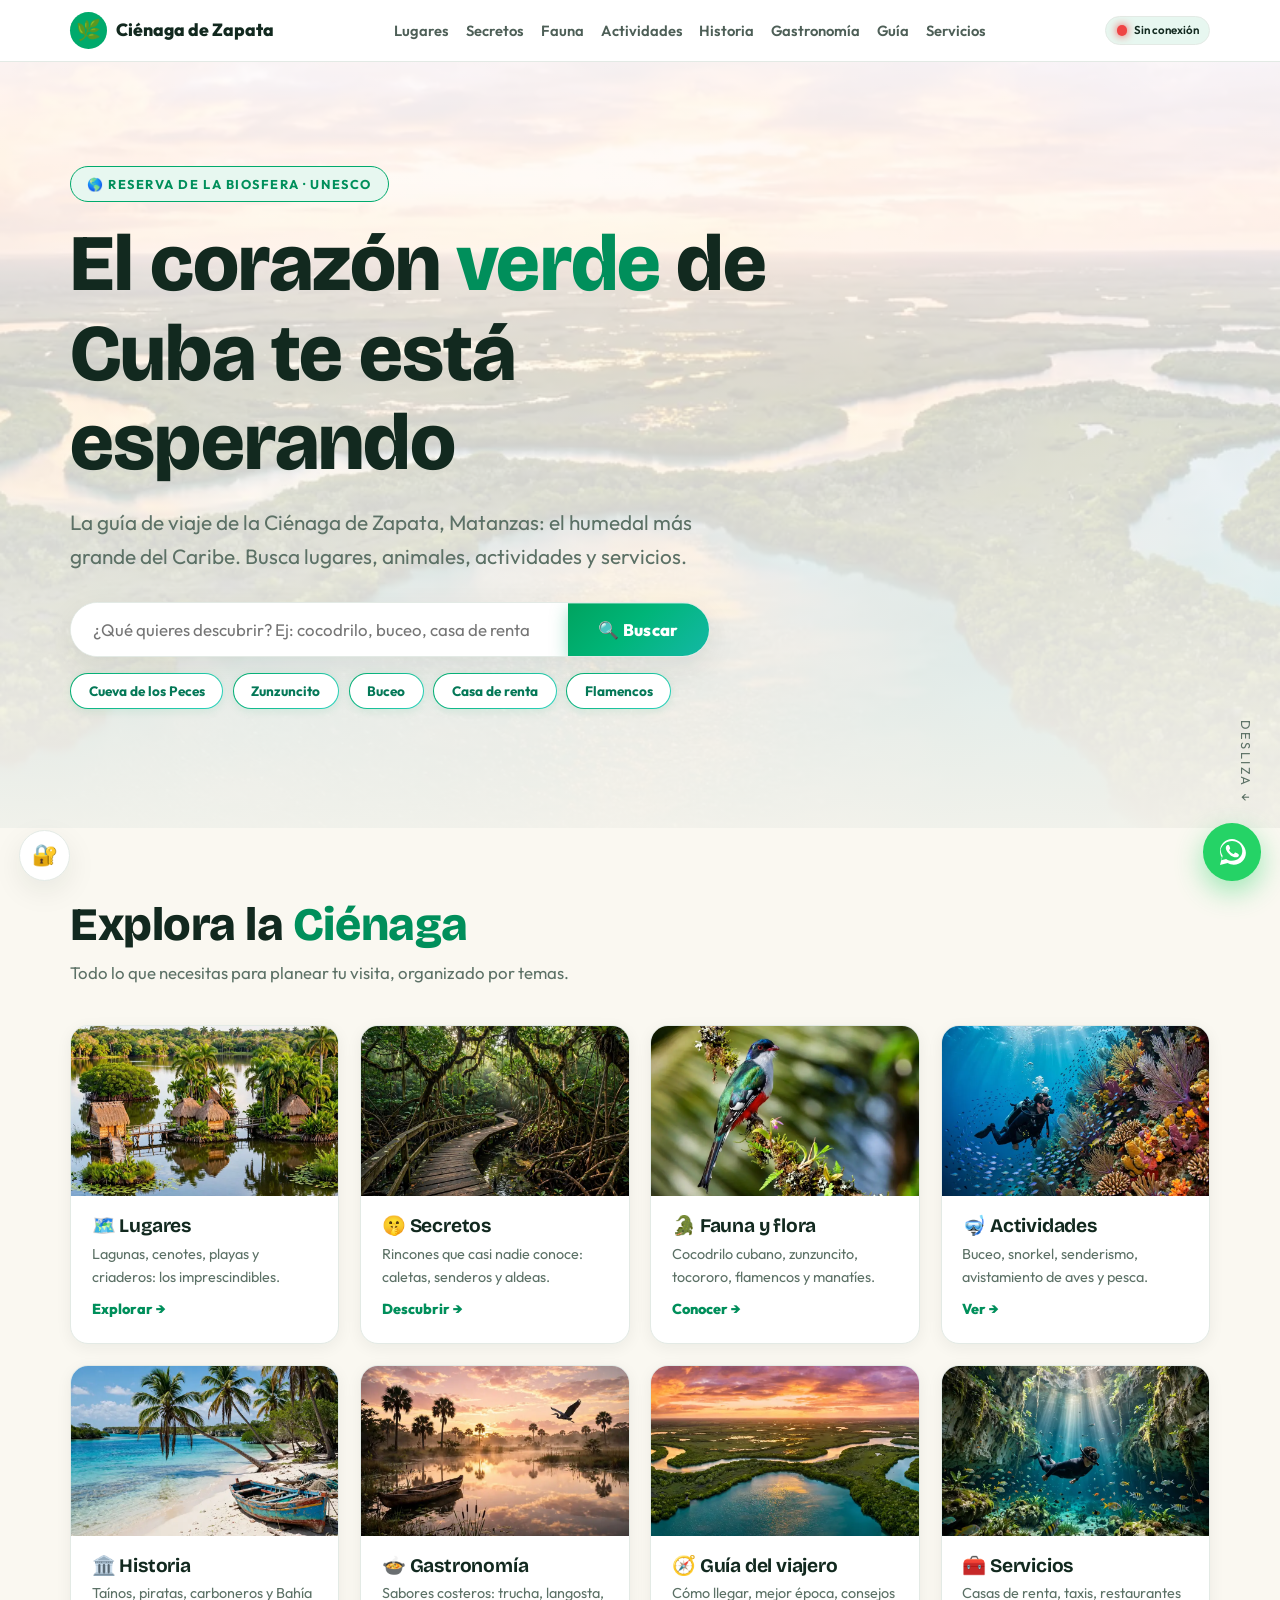
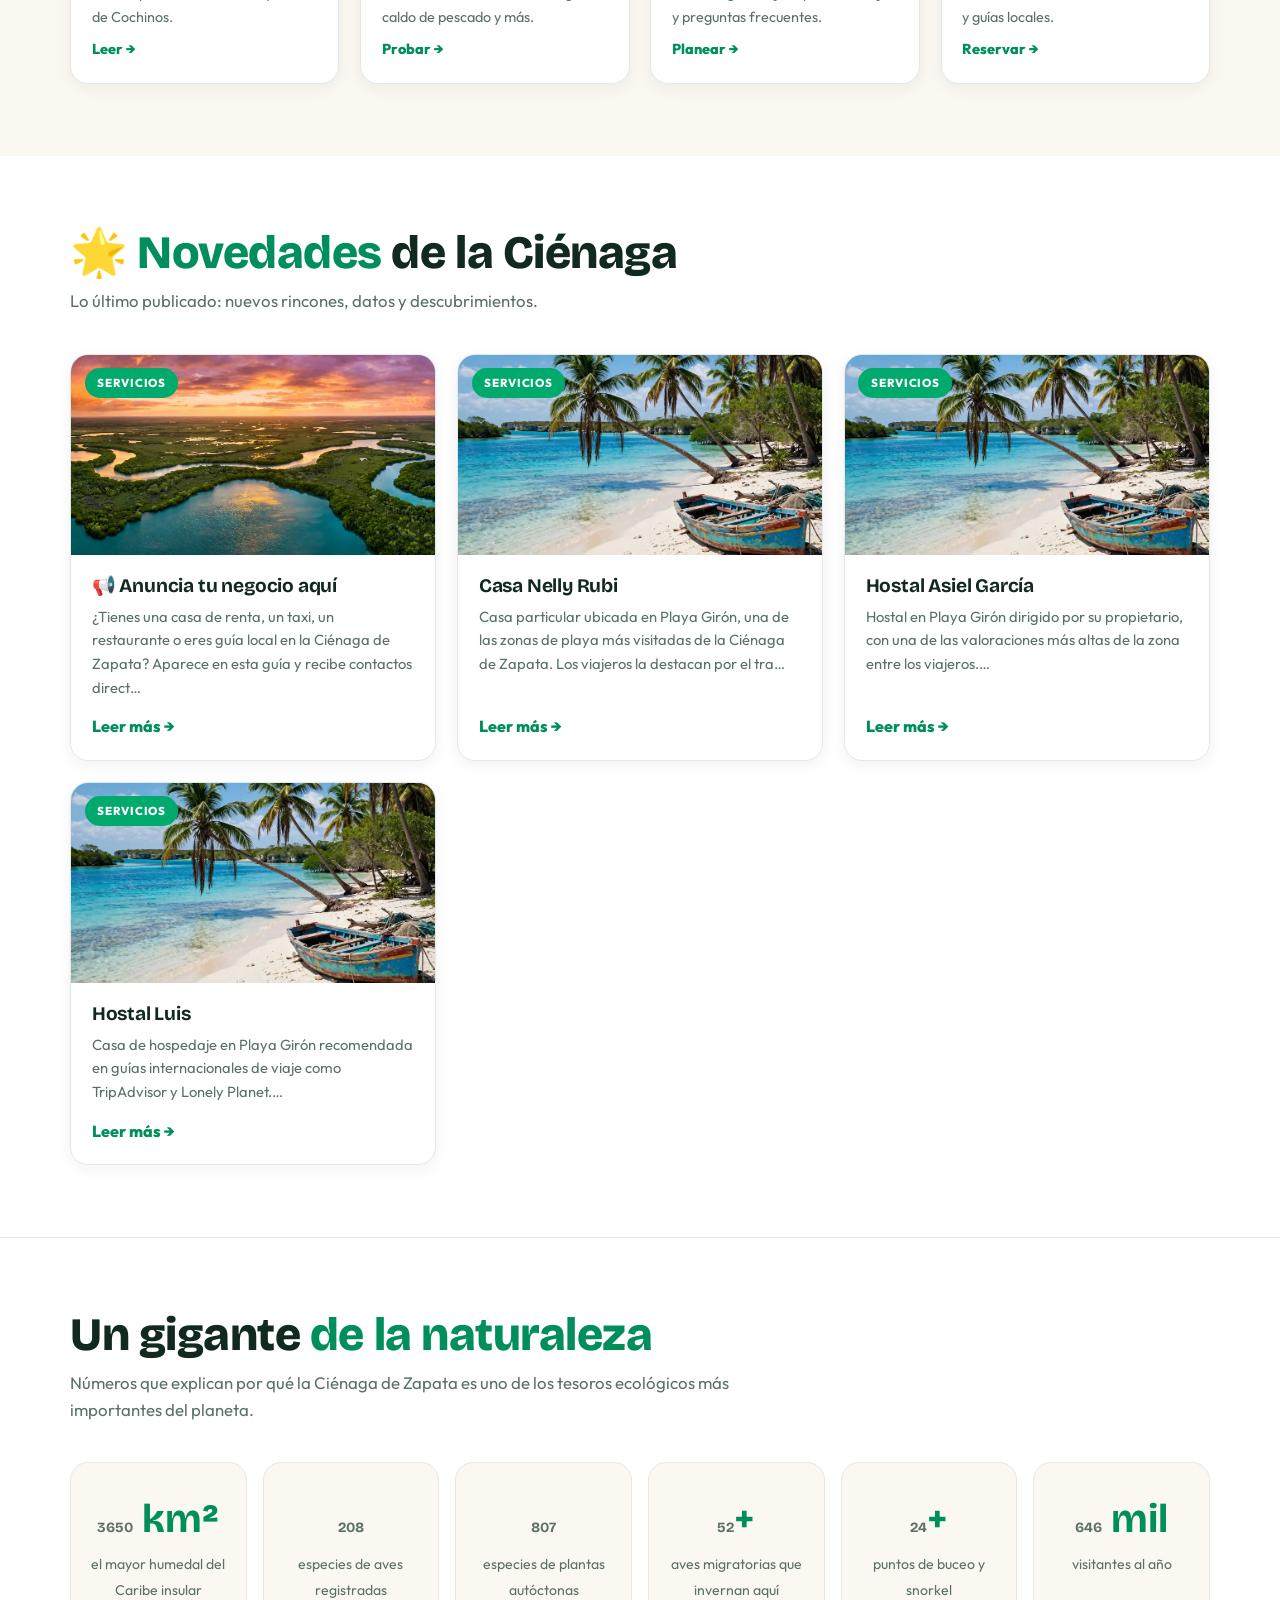
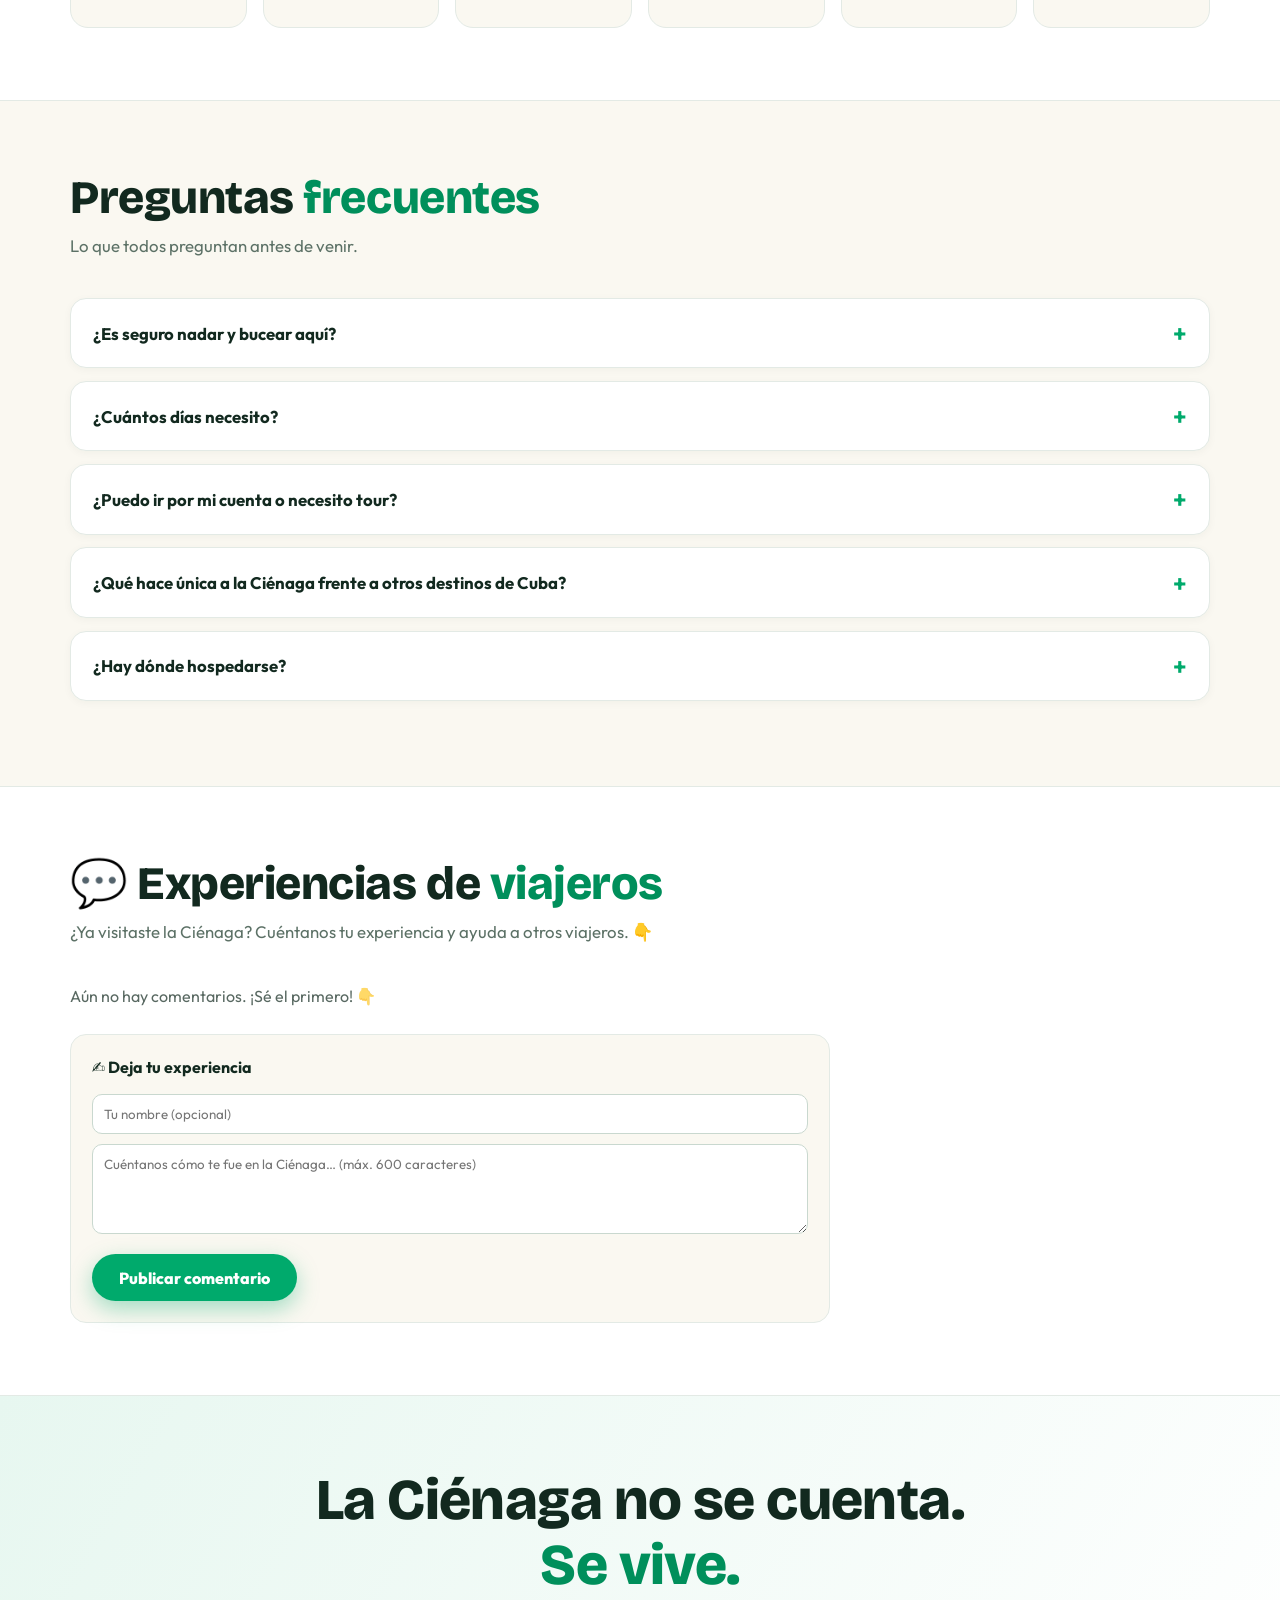
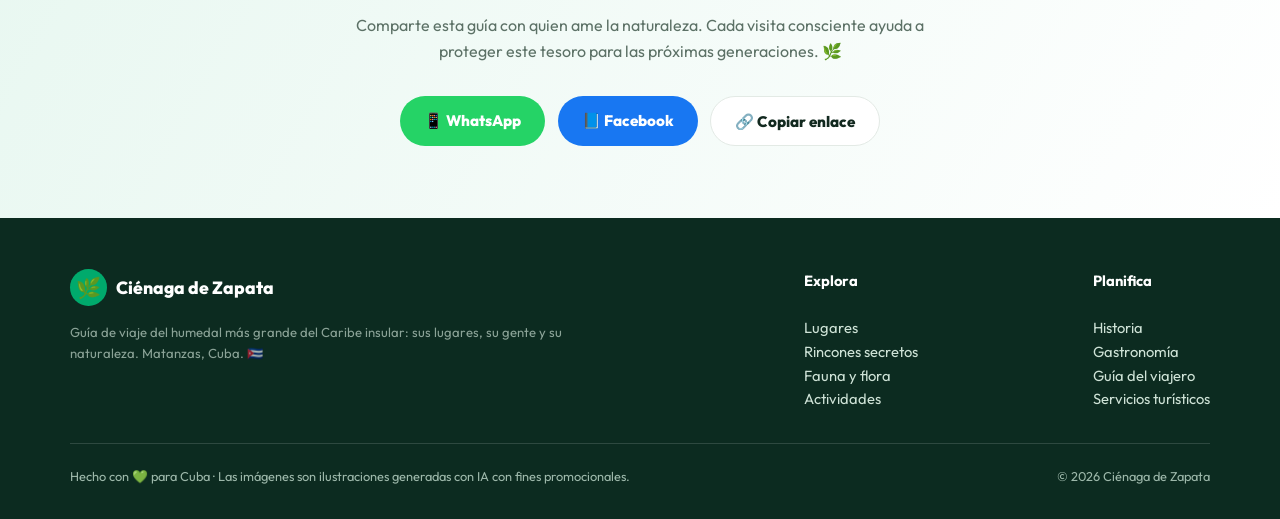
==== commit 051c2814: "PWA: app instalable y modo sin conexión" ====
--- a/index.html
+++ b/index.html
@@ -18,6 +18,10 @@
 <link rel="preconnect" href="https://fonts.gstatic.com" crossorigin>
 <link href="https://fonts.googleapis.com/css2?family=Bricolage+Grotesque:opsz,wght@12..96,300..800&family=Outfit:wght@300..800&display=swap" rel="stylesheet">
 <link rel="stylesheet" href="estilos.css">
+<link rel="manifest" href="manifest.json">
+<meta name="theme-color" content="#00aa6c">
+<link rel="apple-touch-icon" href="img/apple-touch-icon.png">
+
 </head>
 <body>
 <nav>
--- a/estilos.css
+++ b/estilos.css
@@ -60,13 +60,17 @@
   box-shadow:var(--sombra);overflow:hidden;margin-top:1.8rem}
 .home-buscar input{flex:1;border:none;padding:1rem 1.4rem;font-size:1.05rem;font-family:inherit;color:var(--tinta);min-width:0}
 .home-buscar input:focus{outline:none}
-.home-buscar button{background:var(--verde);color:#fff;border:none;padding:0 1.7rem;font-weight:800;cursor:pointer;font-size:1rem;font-family:inherit;white-space:nowrap}
-.home-buscar button:hover{background:var(--verde-d)}
+.home-buscar button{background:linear-gradient(135deg,#00a35f 0%,#00b578 45%,#14b8a6 100%);color:#fff;border:none;padding:0 1.9rem;font-weight:800;cursor:pointer;font-size:1.05rem;font-family:inherit;white-space:nowrap;letter-spacing:.02em;box-shadow:inset 0 1px 0 rgba(255,255,255,.35),0 6px 18px rgba(0,170,108,.35);transition:filter .2s,box-shadow .25s;position:relative;overflow:hidden}
+.home-buscar button::after{content:"";position:absolute;top:0;left:-80%;width:45%;height:100%;background:linear-gradient(100deg,transparent,rgba(255,255,255,.55),transparent);transform:skewX(-20deg);transition:left .55s ease}
+.home-buscar button:hover{filter:brightness(1.1);box-shadow:inset 0 1px 0 rgba(255,255,255,.35),0 10px 28px rgba(0,170,108,.5)}
+.home-buscar button:hover::after{left:135%}
+.home-buscar button:active{filter:brightness(.95)}
 .home-buscar:focus-within{border-color:var(--verde);box-shadow:0 0 0 4px rgba(0,170,108,.15)}
 .home-hints{display:flex;gap:.6rem;flex-wrap:wrap;margin-top:1rem}
-.home-hints button{border:1px solid var(--borde);background:#fff;color:var(--muted);font-family:inherit;font-weight:600;
-  font-size:.85rem;padding:.45rem 1rem;border-radius:999px;cursor:pointer;transition:.2s}
-.home-hints button:hover{border-color:var(--verde);color:var(--verde-d)}
+.home-hints button{border:1.5px solid transparent;background:linear-gradient(#ffffff,#ffffff) padding-box,linear-gradient(135deg,#00aa6c,#2dd4bf) border-box;color:#047857;font-family:inherit;font-weight:700;
+  font-size:.85rem;padding:.5rem 1.1rem;border-radius:999px;cursor:pointer;transition:transform .22s,box-shadow .22s,color .22s;box-shadow:0 2px 10px rgba(0,170,108,.12)}
+.home-hints button:hover{background:linear-gradient(135deg,#00aa6c,#14b8a6);color:#fff;transform:translateY(-2px);box-shadow:0 8px 20px rgba(0,170,108,.35)}
+.home-hints button:active{transform:translateY(0)}
 #homeResultados{margin-top:1.6rem}
 .home-count{font-weight:700;color:var(--verde-d);margin-bottom:1rem}
 .scroll-hint{position:absolute;right:1.5rem;bottom:1.5rem;z-index:2;font-size:.8rem;letter-spacing:.2em;text-transform:uppercase;color:var(--muted);writing-mode:vertical-rl}
@@ -321,3 +325,143 @@
   .share-row .share-btn{width:100%;justify-content:center}
   .foot-bottom{flex-direction:column}
 }
+
+/* ---------- PÁGINA DE DETALLE (detalle.html) ---------- */
+.dt-wrap{padding-top:5.5rem;padding-bottom:4rem}
+.dt-migas{font-size:.85rem;color:var(--muted);margin-bottom:.6rem}
+.dt-migas a{color:var(--verde-d);text-decoration:none}
+.dt-migas a:hover{text-decoration:underline}
+.dt-migas span{color:var(--tinta);font-weight:600}
+.dt-titulo{font-size:clamp(1.7rem,4.5vw,2.6rem);font-weight:800;margin:.2rem 0 .5rem}
+.dt-meta{display:flex;align-items:center;gap:.7rem;flex-wrap:wrap;color:var(--muted);margin-bottom:1.3rem}
+.dt-zona{font-weight:600;color:var(--tinta)}
+.dt-galeria{margin-bottom:1.8rem}
+.dt-foto{border-radius:var(--radio);overflow:hidden;box-shadow:var(--sombra)}
+.dt-foto img{width:100%;aspect-ratio:16/9;object-fit:cover}
+.dt-cols{display:grid;grid-template-columns:1fr 340px;gap:2rem;align-items:start}
+.dt-desc p{margin-bottom:1rem}
+.dt-datos{list-style:none;margin-top:1.4rem;background:var(--crema);border:1px solid var(--borde);border-radius:var(--radio);padding:1rem 1.25rem}
+.dt-datos li{padding:.4rem 0;border-bottom:1px dashed var(--borde)}
+.dt-datos li:last-child{border-bottom:none}
+.dt-datos b{color:var(--tinta)}
+.dt-side{position:sticky;top:5.5rem}
+.dt-reserva{background:#fff;border:1px solid var(--borde);border-radius:var(--radio);box-shadow:var(--sombra-lg);padding:1.4rem}
+.dt-reserva h3{margin-bottom:.3rem;font-size:1.15rem}
+.dt-reserva-sub{font-size:.9rem;color:var(--muted);margin-bottom:1rem}
+.dt-reserva label{display:block;font-size:.85rem;font-weight:600;margin-bottom:.7rem;color:var(--tinta)}
+.dt-reserva input,.dt-reserva textarea{width:100%;margin-top:.25rem;padding:.6rem .7rem;border:1.5px solid var(--borde);border-radius:12px;font:inherit;font-weight:400;background:#fff;color:var(--tinta)}
+.dt-reserva input:focus,.dt-reserva textarea:focus{outline:none;border-color:var(--verde)}
+.dt-reserva .error{color:#d33;font-size:.88rem;font-weight:600;margin:.2rem 0 .8rem}
+.dt-dos{display:grid;grid-template-columns:1fr 1fr;gap:.7rem}
+.dt-enviar{width:100%;margin-top:.4rem}
+.dt-wapp{display:block;text-align:center;margin-top:.7rem}
+.dt-nofound{text-align:center;padding:3rem 1rem}
+.dt-nofound h2{margin-bottom:.6rem}
+.dt-nofound>p{color:var(--muted);margin-bottom:1.2rem}
+.dt-nofound .btn{margin:.25rem}
+.dt-rel{margin-top:3.5rem}
+.dt-rel h2{margin-bottom:1.2rem;font-size:1.5rem}
+.dt-error{padding:2rem 0;color:var(--muted)}
+@media(max-width:900px){
+  .dt-cols{grid-template-columns:1fr}
+  .dt-side{position:static}
+}
+
+/* ---------- SELECTOR DE VIAJEROS (estilo Airbnb) ---------- */
+.vj{border:1.5px solid var(--borde);border-radius:12px;background:#f7faf8;margin-bottom:.8rem;overflow:hidden}
+.vj-cab{width:100%;display:flex;align-items:center;gap:.6rem;background:#fff;border:none;
+  padding:.7rem .85rem;cursor:pointer;font-family:inherit;color:var(--tinta);text-align:left;font-size:1rem}
+.vj-cab-t{font-weight:700;font-size:.85rem}
+.vj-cab-n{margin-left:auto;color:var(--muted);font-size:.88rem}
+.vj-flecha{color:var(--muted);font-size:1.15rem;line-height:1;transition:transform .25s}
+.vj-cab[aria-expanded="true"] .vj-flecha{transform:rotate(180deg)}
+.vj-panel{border-top:1px solid var(--borde);padding:.2rem .85rem .7rem;background:#fff}
+.vj-fila{display:flex;align-items:center;justify-content:space-between;gap:1rem;padding:.7rem 0;border-bottom:1px solid var(--borde)}
+.vj-fila:last-child{border-bottom:none}
+.vj-fila b{display:block;font-size:.92rem;color:var(--tinta)}
+.vj-fila span{display:block;font-size:.78rem;color:var(--muted)}
+.vj-step{display:flex;align-items:center;gap:.75rem;flex:none}
+.vj-btn{width:2rem;height:2rem;border-radius:50%;border:1.5px solid var(--borde);background:#fff;
+  color:var(--tinta);font-size:1.05rem;line-height:1;cursor:pointer;display:grid;place-items:center;transition:.2s;font-family:inherit}
+.vj-btn:hover:not(:disabled){border-color:var(--verde);color:var(--verde-d)}
+.vj-btn:disabled{opacity:.28;cursor:default}
+.vj-num{min-width:1.3rem;text-align:center;font-weight:700;font-size:.95rem}
+.vj-hab{border:1.5px solid var(--borde);border-radius:12px;background:#fff;margin-bottom:.8rem;padding:.2rem .85rem}
+/* El atributo hidden debe imponerse aunque la clase defina otro display */
+[hidden]{display:none!important}
+
+/* ---------- Detalle estilo Holidu: secciones ---------- */
+.dt-basicos{display:flex;flex-wrap:wrap;gap:.6rem 1rem;align-items:center;background:var(--crema);
+  border:1px solid var(--borde);border-radius:var(--radio);padding:.9rem 1.3rem;margin-bottom:1.6rem;
+  font-weight:700;font-size:.95rem;color:var(--tinta)}
+.dt-sep{color:var(--muted);font-weight:400}
+.dt-dest{margin-bottom:2rem}
+.dt-dest h2,.dt-amen h2,.dt-dorms h2{font-size:1.4rem;margin-bottom:1rem}
+.dt-dest-grid{display:grid;grid-template-columns:repeat(auto-fill,minmax(220px,1fr));gap:1rem}
+.dt-dest-card{display:flex;gap:.9rem;background:#fff;border:1px solid var(--borde);border-radius:var(--radio);padding:1.1rem 1.2rem}
+.dt-dest-ico{font-size:1.6rem;flex:none}
+.dt-dest-card b{display:block;margin-bottom:.25rem}
+.dt-dest-card p{font-size:.9rem;color:var(--muted)}
+.dt-desc.dt-cortada{max-height:9.5rem;overflow:hidden;position:relative}
+.dt-desc.dt-cortada::after{content:'';position:absolute;left:0;right:0;bottom:0;height:3.5rem;
+  background:linear-gradient(180deg,rgba(255,255,255,0),#fff)}
+.dt-desc.dt-abierta{max-height:none}
+.dt-desc.dt-abierta::after{display:none}
+.dt-vermas{background:none;border:none;color:var(--verde-d);font-weight:800;font-size:.95rem;cursor:pointer;
+  font-family:inherit;margin:.4rem 0 1rem;padding:0}
+.dt-vermas:hover{text-decoration:underline}
+.dt-amen{margin:2.2rem 0}
+.dt-amen-grid{display:grid;grid-template-columns:repeat(auto-fill,minmax(200px,1fr));gap:.7rem;margin-bottom:1.1rem}
+.dt-amen-item{display:flex;align-items:center;gap:.7rem;background:#fff;border:1px solid var(--borde);
+  border-radius:14px;padding:.75rem 1rem;font-size:.93rem;font-weight:600}
+.dt-amen-ico{font-size:1.3rem;flex:none}
+.dt-oculto{display:none}
+.dt-amen-mas{margin-top:.2rem}
+.dt-dorms{margin:2.2rem 0}
+.dt-dorms-grid{display:grid;grid-template-columns:repeat(auto-fill,minmax(220px,1fr));gap:1rem}
+.dt-dorm-card{background:#fff;border:1px solid var(--borde);border-radius:var(--radio);padding:1.2rem}
+.dt-dorm-ico{font-size:1.8rem;display:block;margin-bottom:.5rem}
+.dt-dorm-card b{display:block;margin-bottom:.25rem}
+.dt-dorm-card p{font-size:.9rem;color:var(--muted)}
+
+/* ---------- publicar.html: formulario de auto-registro ---------- */
+.pub-form{background:#fff;border:1px solid var(--borde);border-radius:var(--radio);
+  box-shadow:var(--sombra);padding:2rem;max-width:860px;margin:0 auto}
+.pub-form h2{font-size:1.35rem;margin:1.8rem 0 1rem;color:var(--tinta)}
+.pub-form h2:first-child{margin-top:0}
+.pub-opc{font-size:.85rem;color:var(--muted);font-weight:400}
+.pub-sub{font-size:.92rem;color:var(--muted);margin:-.6rem 0 1rem}
+.pub-grid{display:grid;grid-template-columns:1fr 1fr;gap:.9rem}
+.pub-grid5{grid-template-columns:repeat(5,1fr)}
+.pub-form label{display:block;font-size:.85rem;font-weight:700;color:var(--tinta)}
+.pub-form input,.pub-form textarea,.pub-form select{width:100%;margin-top:.3rem;padding:.65rem .8rem;
+  border:1.5px solid var(--borde);border-radius:12px;font:inherit;font-weight:400;background:#fff;color:var(--tinta)}
+.pub-form input:focus,.pub-form textarea:focus,.pub-form select:focus{outline:none;border-color:var(--verde);
+  box-shadow:0 0 0 3px rgba(0,170,108,.15)}
+.pub-full{grid-column:1/-1}
+.pub-nota{font-size:.88rem;color:var(--muted);background:var(--verde-claro);border:1px solid var(--verde);
+  border-radius:12px;padding:.7rem 1rem;margin-top:.9rem}
+.pub-dest{display:grid;grid-template-columns:1fr 1fr;gap:.9rem;margin-bottom:.9rem}
+.pub-checks{display:grid;grid-template-columns:repeat(auto-fill,minmax(170px,1fr));gap:.5rem;margin-bottom:1rem}
+.pub-checks label{display:flex;align-items:center;gap:.55rem;font-weight:600;font-size:.9rem;
+  background:var(--crema);border:1px solid var(--borde);border-radius:10px;padding:.55rem .8rem;cursor:pointer}
+.pub-checks input{width:auto;margin:0;accent-color:var(--verde)}
+.pub-dorm-row{display:grid;grid-template-columns:1fr 1fr auto;gap:.7rem;align-items:end;margin-bottom:.7rem}
+.pub-dorm-x{width:2.4rem;height:2.4rem;border-radius:50%;border:1.5px solid var(--borde);background:#fff;
+  color:#d33;font-size:1rem;cursor:pointer;font-family:inherit}
+.pub-dorm-x:hover{border-color:#d33}
+.pub-add{margin:.4rem 0 1rem}
+.pub-fotos{background:var(--crema);border:1px dashed var(--verde);border-radius:12px;padding:.9rem 1.1rem;
+  margin:1.4rem 0;font-size:.93rem}
+.pub-form .error{color:#d33;font-size:.9rem;font-weight:600;margin:.6rem 0}
+.pub-enviar{width:100%;margin-top:.6rem}
+.pub-ok{background:#fff;border:1px solid var(--borde);border-radius:var(--radio);box-shadow:var(--sombra);
+  padding:3rem 2rem;max-width:640px;margin:0 auto;text-align:center}
+.pub-ok h2{margin-bottom:.8rem}
+.pub-ok p{color:var(--muted);margin-bottom:1.2rem}
+@media(max-width:640px){.pub-grid,.pub-dest{grid-template-columns:1fr}.pub-grid5{grid-template-columns:1fr 1fr}
+  .pub-dorm-row{grid-template-columns:1fr auto}.pub-dorm-row label:first-child{grid-column:1/-1}.pub-form{padding:1.3rem}}
+
+/* ---------- Admin: rejilla de datos básicos ---------- */
+.adm-grid5{display:grid;grid-template-columns:repeat(5,1fr);gap:.6rem;margin-bottom:.4rem}
+@media(max-width:640px){.adm-grid5{grid-template-columns:1fr 1fr}}
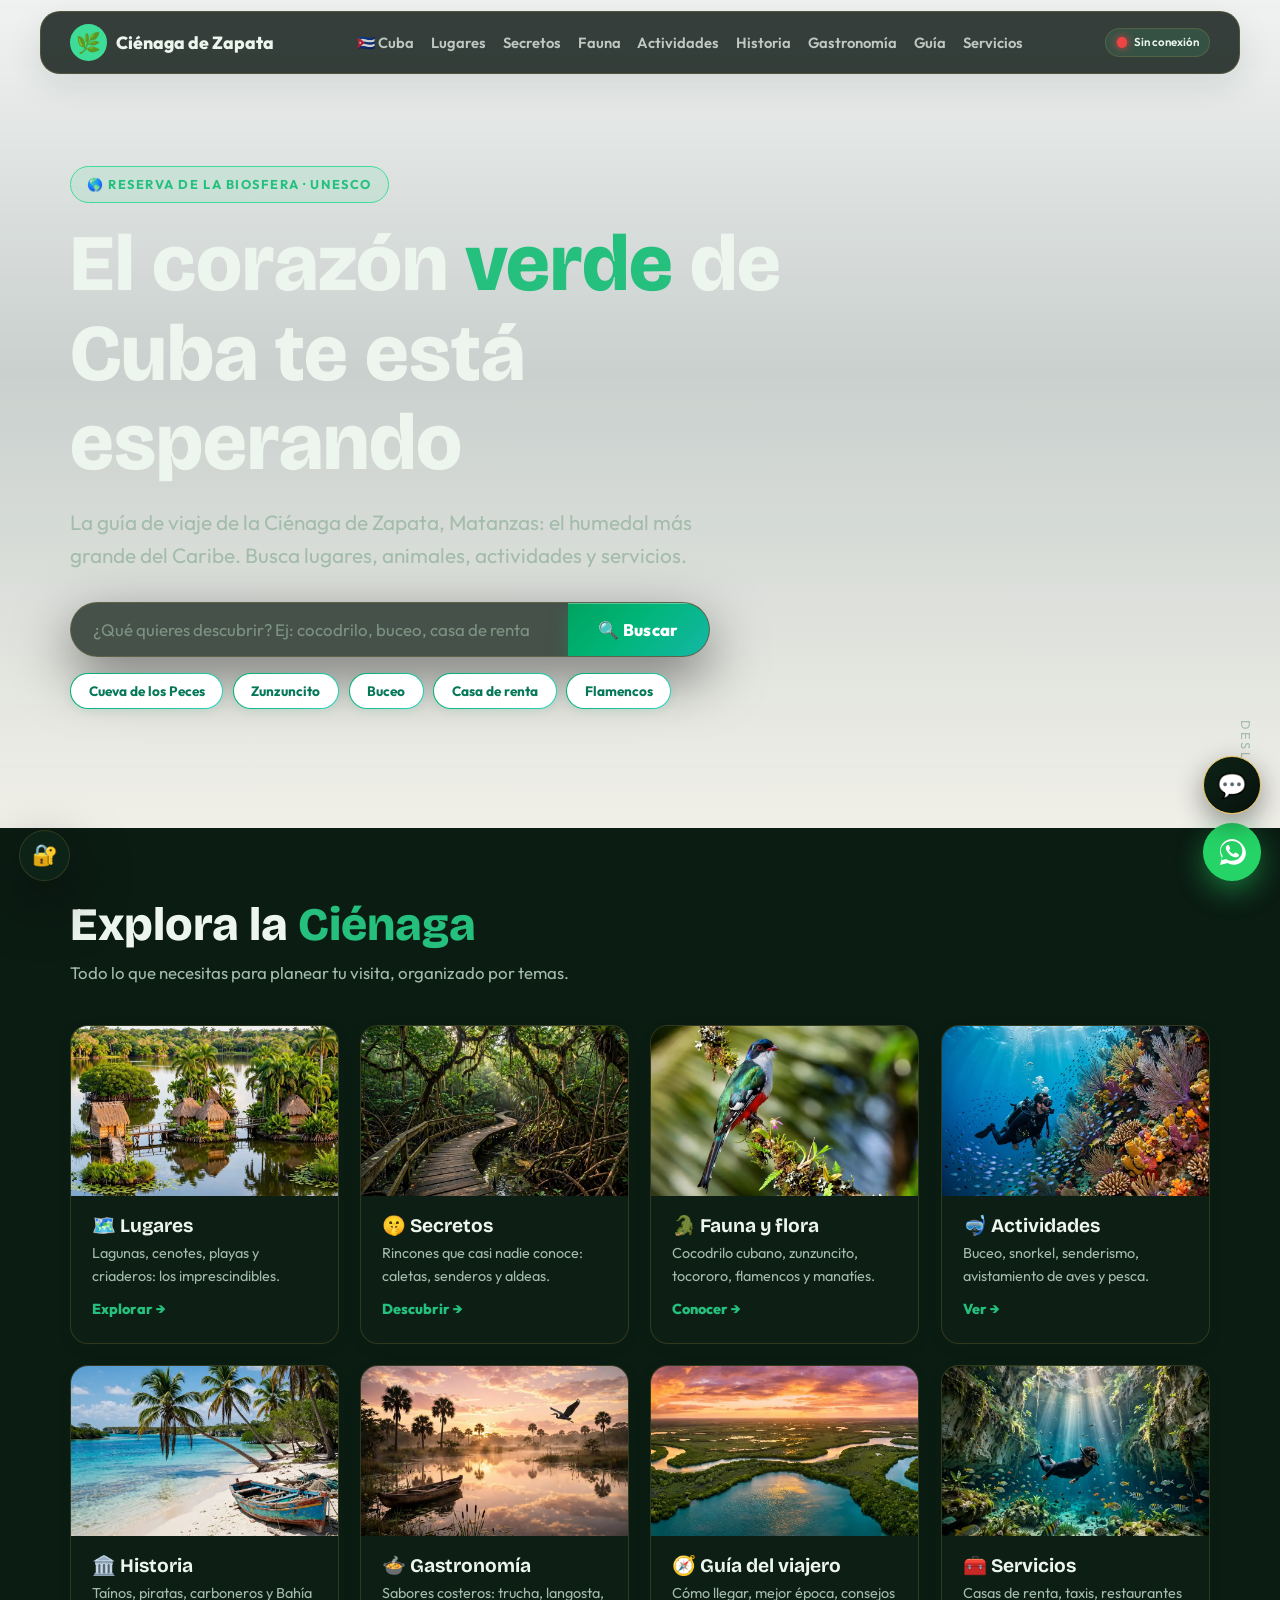
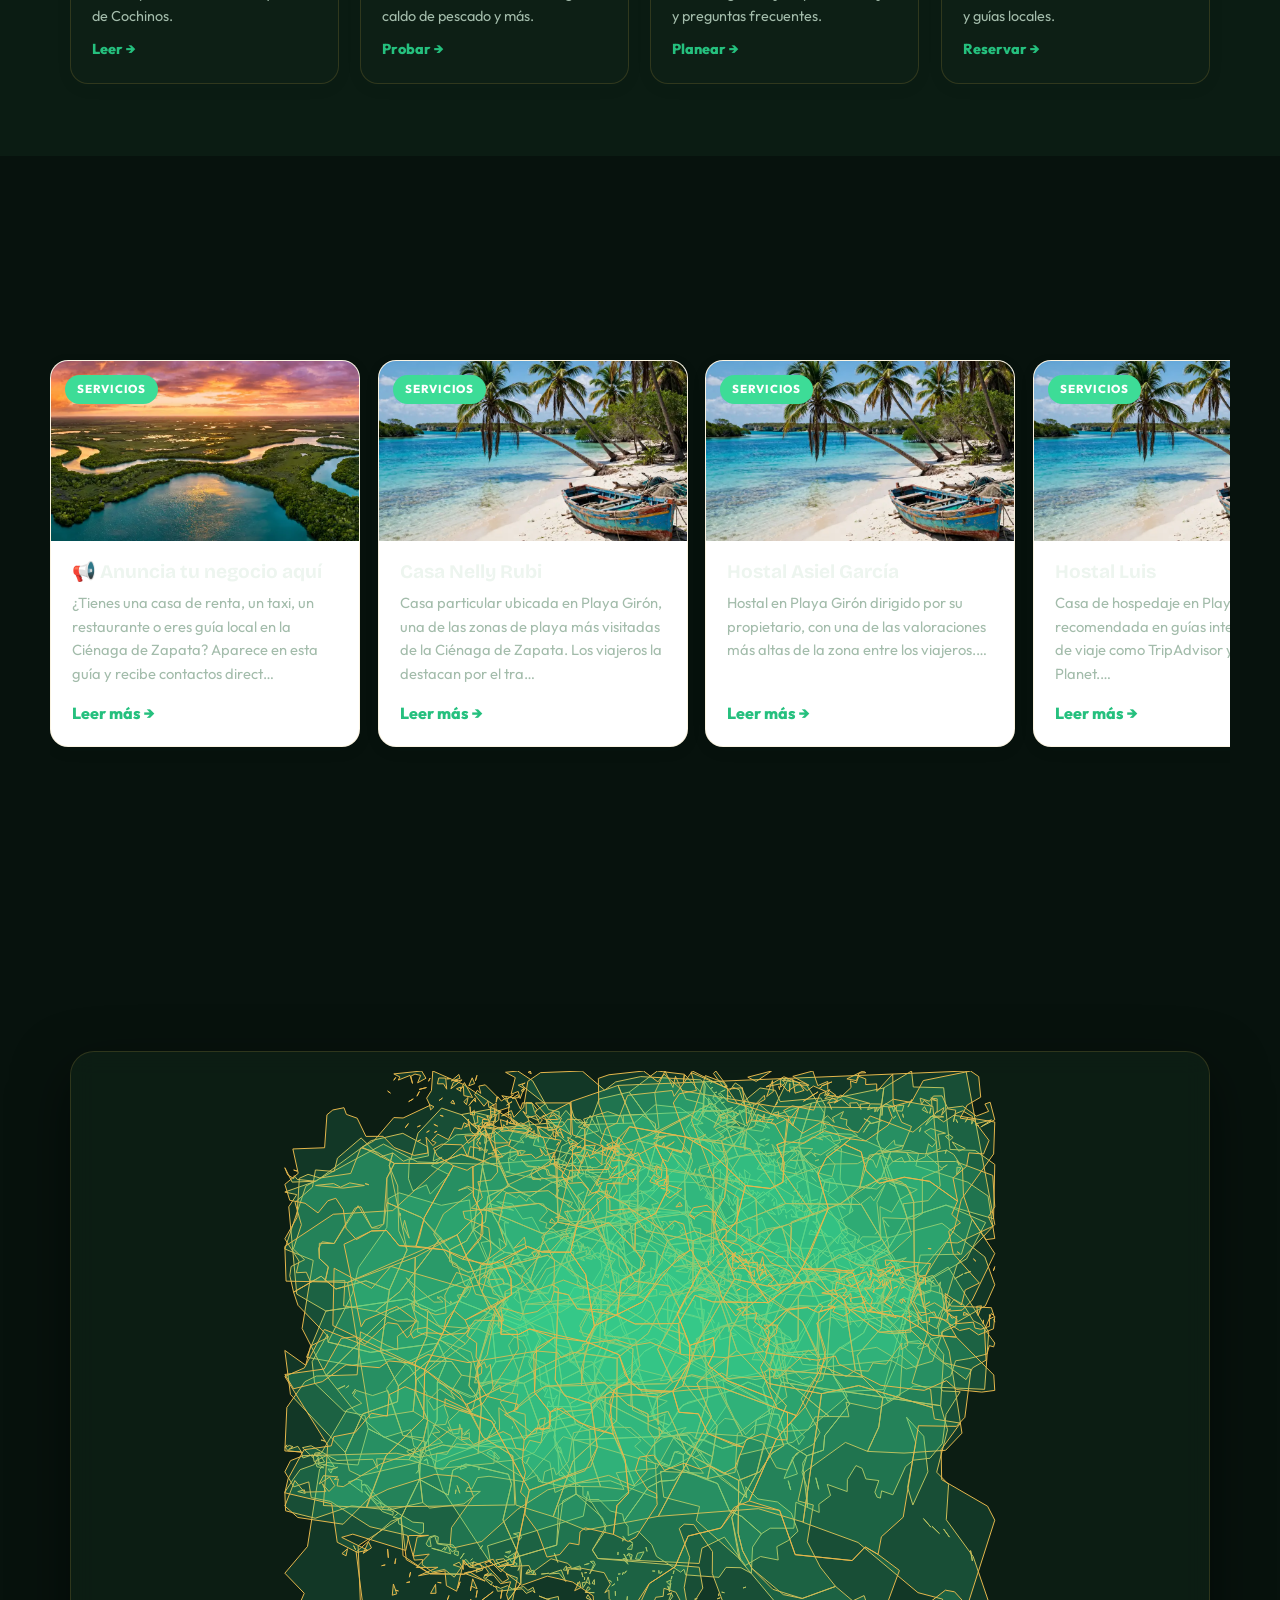
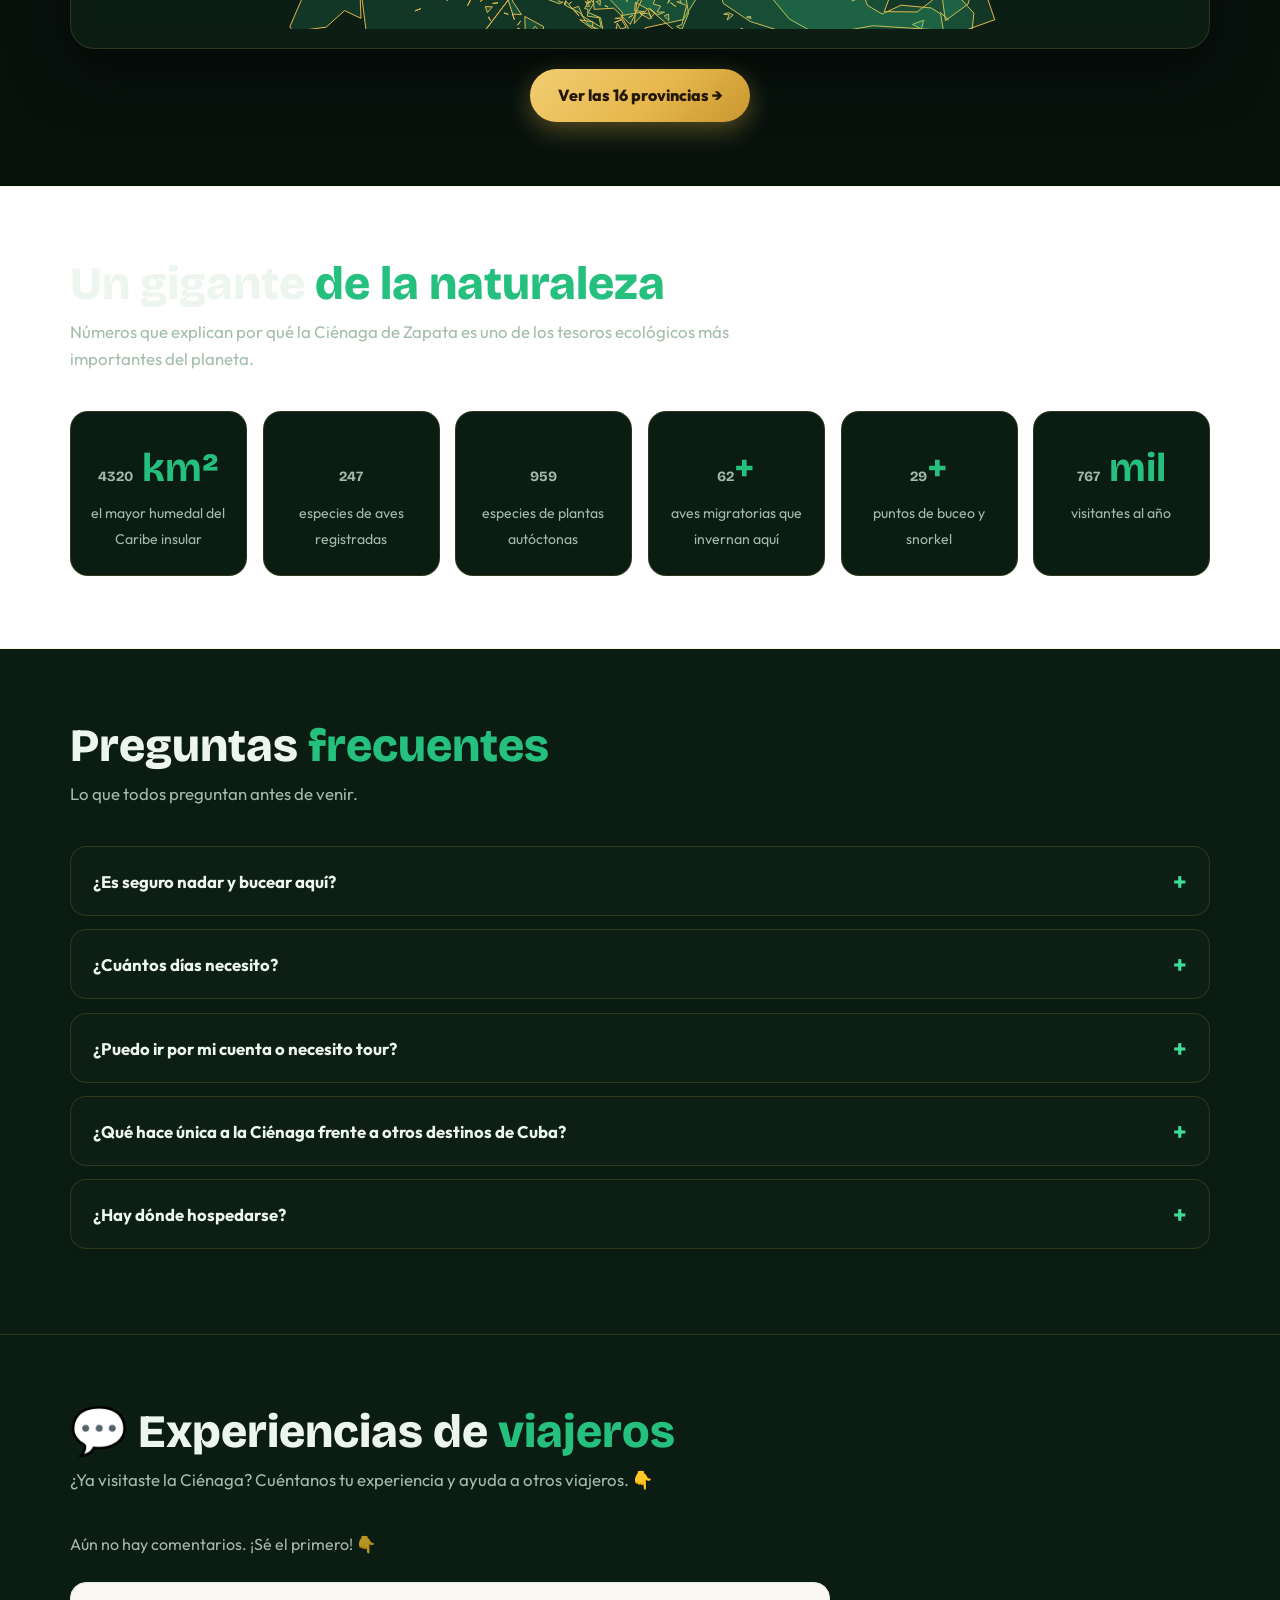
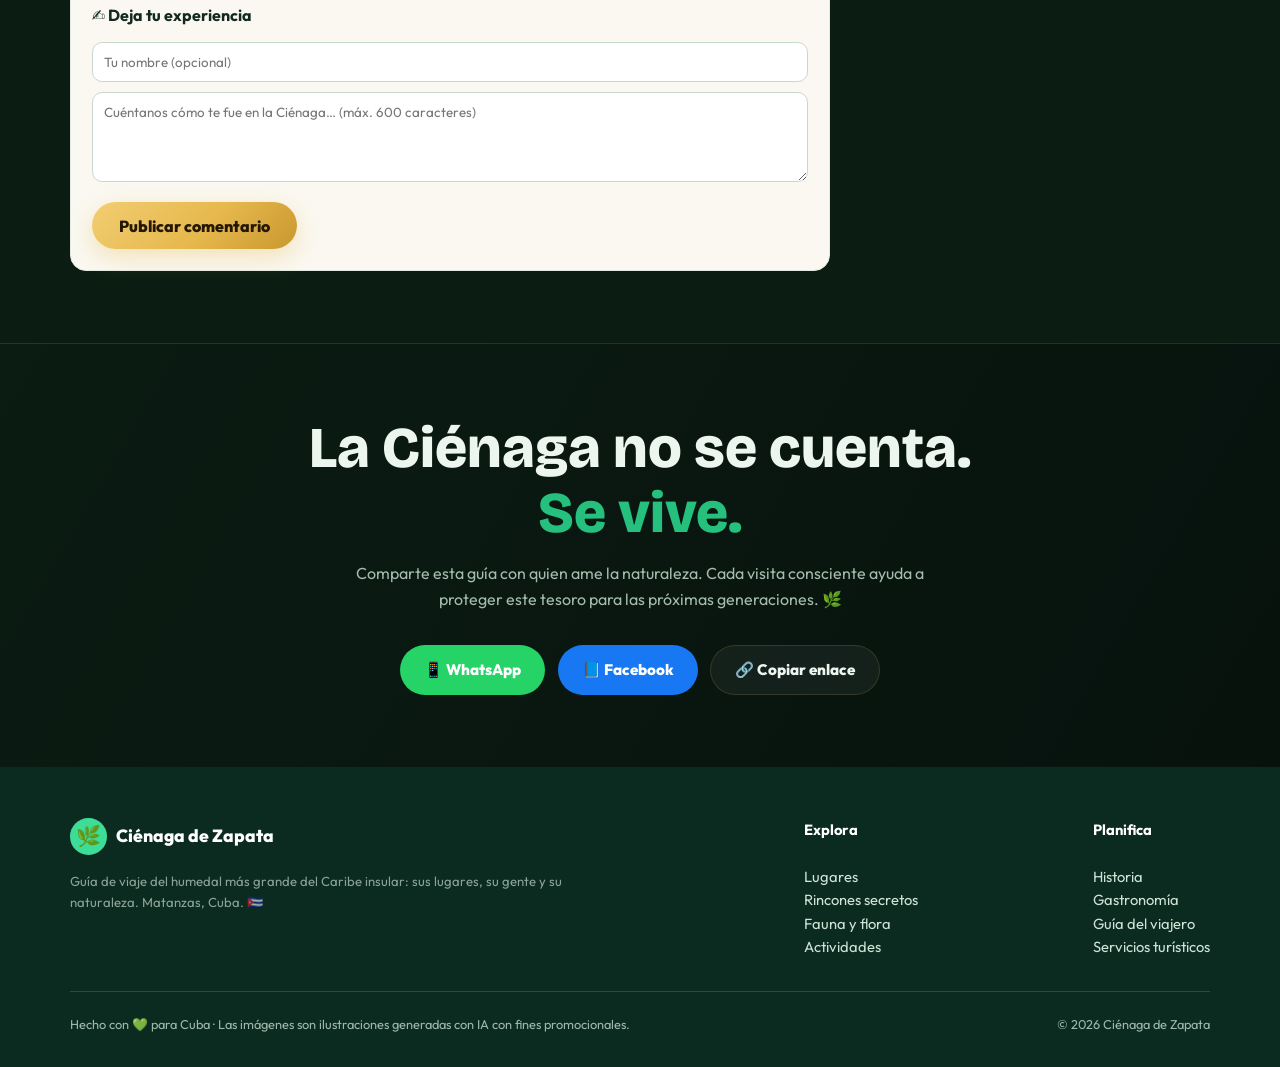
==== commit beb39bbd: "Guía nacional de Cuba: mapa interactivo, 16 provincias, 168 municipios, 88 lugares famosos" ====
--- a/index.html
+++ b/index.html
@@ -28,7 +28,7 @@
   <div class="nav-in">
     <a class="logo" href="#inicio"><span class="mark">🌿</span> Ciénaga de Zapata</a>
     <div class="nav-links">
-      <a href="lugares.html">Lugares</a><a href="secretos.html">Secretos</a><a href="fauna-flora.html">Fauna</a>
+      <a href="provincias.html">🇨🇺 Cuba</a><a href="lugares.html">Lugares</a><a href="secretos.html">Secretos</a><a href="fauna-flora.html">Fauna</a>
       <a href="actividades.html">Actividades</a><a href="historia.html">Historia</a><a href="gastronomia.html">Gastronomía</a>
       <a href="guia.html">Guía</a><a href="servicios.html">Servicios</a>
     </div>
@@ -98,6 +98,15 @@
   </div>
 </section>
 
+<section class="home-cuba">
+  <div class="wrap">
+    <h2 class="sec-title rv">🇨🇺 Explora <span class="grad">toda Cuba</span></h2>
+    <p class="sec-sub rv">Toca una provincia en el mapa y descubre sus lugares más visitados, casas de renta, restaurantes y taxis.</p>
+    <div id="homeMapaCuba" class="cuba-mapa rv" role="img" aria-label="Mapa interactivo de Cuba"><p style="opacity:.7">Cargando mapa…</p></div>
+    <div class="home-cuba-cta rv"><a class="btn btn-sol" href="provincias.html">Ver las 16 provincias →</a></div>
+  </div>
+</section>
+
 <section class="stats">
   <div class="wrap">
     <h2 class="sec-title rv">Un gigante <span class="grad">de la naturaleza</span></h2>
@@ -178,6 +187,8 @@
 
 <script src="config.js"></script>
 <script src="sitio.js"></script>
+<script src="mapas.js"></script>
+<script src="cuba.js"></script>
 <script src="comments.js"></script>
 <script src="admin.js"></script>
 <script>
--- a/estilos.css
+++ b/estilos.css
@@ -465,3 +465,368 @@
 /* ---------- Admin: rejilla de datos básicos ---------- */
 .adm-grid5{display:grid;grid-template-columns:repeat(5,1fr);gap:.6rem;margin-bottom:.4rem}
 @media(max-width:640px){.adm-grid5{grid-template-columns:1fr 1fr}}
+
+/* ================= CAPA PREMIUM · UI/UX senior =================
+   Vanilla CSS/JS. Respeta prefers-reduced-motion (ver media query al final). */
+
+/* --- 1. Hero cinematográfico: slideshow Ken Burns --- */
+.kb-slides{position:absolute;inset:0;z-index:0;overflow:hidden;background:#0c2b20}
+.kb-slide{position:absolute;inset:0;background-size:cover;background-position:center;opacity:0;
+  animation:kbCycle 24s ease-in-out infinite;will-change:transform,opacity}
+.kb-slide:nth-child(2){animation-delay:8s}
+.kb-slide:nth-child(3){animation-delay:16s}
+@keyframes kbCycle{
+  0%{opacity:0;transform:scale(1.06)}
+  5%{opacity:1}
+  30%{opacity:1}
+  38%{opacity:0;transform:scale(1.16)}
+  100%{opacity:0;transform:scale(1.16)}
+}
+.hero::before{z-index:1}
+/* Titular con fade-up desfasado por palabras (inyectado por JS) */
+.hero h1 .w{display:inline-block;opacity:0;transform:translateY(.55em);
+  animation:wUp .8s cubic-bezier(.2,.7,.2,1) forwards;will-change:transform,opacity}
+@keyframes wUp{to{opacity:1;transform:none}}
+
+/* --- 2. Navbar flotante glassmorphism --- */
+nav{top:.7rem;left:50%;transform:translateX(-50%);width:min(1200px,calc(100% - 1.4rem));
+  border-radius:20px;border:1px solid var(--borde);
+  box-shadow:0 12px 34px rgba(18,41,31,.10);transition:box-shadow .3s ease}
+nav .nav-in{transition:padding .3s ease}
+nav.compact{box-shadow:0 18px 44px rgba(18,41,31,.17)}
+nav.compact .nav-in{padding-top:.45rem;padding-bottom:.45rem}
+body:has(.admin-bar.on) nav{top:3.8rem}
+
+/* --- 7. Menú hamburguesa (solo móvil ≤720px) --- */
+.nav-burger{display:none;width:2.7rem;height:2.7rem;border-radius:50%;border:1.5px solid var(--borde);
+  background:#fff;cursor:pointer;flex-direction:column;gap:5px;align-items:center;justify-content:center;
+  margin-left:auto;flex:none;font-family:inherit}
+.nav-burger span{display:block;width:1.15rem;height:2px;background:var(--tinta);border-radius:2px;transition:.25s}
+nav.open .nav-burger span:nth-child(1){transform:translateY(7px) rotate(45deg)}
+nav.open .nav-burger span:nth-child(2){opacity:0}
+nav.open .nav-burger span:nth-child(3){transform:translateY(-7px) rotate(-45deg)}
+@media(max-width:720px){
+  .nav-burger{display:flex}
+  .nav-in{position:relative;flex-wrap:nowrap;gap:.7rem}
+  .nav-links{display:none;position:absolute;top:calc(100% + 10px);left:.5rem;right:.5rem;width:auto;
+    margin:0;flex-direction:column;align-items:stretch;gap:.15rem;overflow:visible;
+    background:rgba(255,255,255,.98);-webkit-backdrop-filter:blur(14px);backdrop-filter:blur(14px);
+    border:1px solid var(--borde);border-radius:16px;padding:.55rem;box-shadow:var(--sombra-lg)}
+  nav.open .nav-links{display:flex;animation:navDrop .25s ease}
+  .nav-links a{background:none;padding:.72rem .95rem;font-size:.95rem;border-radius:10px;flex:none;white-space:normal}
+  .nav-links a:hover{background:var(--verde-claro)}
+  .conn-badge{margin-left:0;font-size:.62rem}
+}
+@keyframes navDrop{from{opacity:0;transform:translateY(-8px)}to{opacity:1;transform:none}}
+
+/* --- 5. Lightbox --- */
+.lbx{position:fixed;inset:0;z-index:120;background:rgba(10,25,19,.92);display:none;place-items:center;
+  backdrop-filter:blur(8px);-webkit-backdrop-filter:blur(8px);cursor:zoom-out}
+.lbx.on{display:grid;animation:lbxIn .25s ease}
+@keyframes lbxIn{from{opacity:0}to{opacity:1}}
+.lbx-fig{max-width:min(92vw,1100px);max-height:88vh;margin:0;cursor:default}
+.lbx-fig img{max-width:100%;max-height:82vh;object-fit:contain;border-radius:14px;box-shadow:0 30px 90px rgba(0,0,0,.5)}
+.lbx-fig figcaption{color:#dcebe2;text-align:center;font-size:.88rem;margin-top:.7rem}
+.lbx-x,.lbx-prev,.lbx-next{position:absolute;background:rgba(255,255,255,.12);border:1px solid rgba(255,255,255,.25);
+  color:#fff;border-radius:50%;cursor:pointer;transition:.2s;font-family:inherit;line-height:1}
+.lbx-x{top:1.1rem;right:1.1rem;width:2.8rem;height:2.8rem;font-size:1.2rem}
+.lbx-prev,.lbx-next{top:50%;transform:translateY(-50%);width:3rem;height:3rem;font-size:1.6rem}
+.lbx-prev{left:1rem}.lbx-next{right:1rem}
+.lbx-x:hover,.lbx-prev:hover,.lbx-next:hover{background:rgba(255,255,255,.28)}
+
+/* --- 6. Carrusel táctil de novedades --- */
+#novedades.nov-grid{display:flex;overflow-x:auto;scroll-snap-type:x mandatory;gap:1.1rem;
+  padding:.4rem 1.25rem 1rem;margin:0 -1.25rem;scrollbar-width:thin;cursor:grab}
+#novedades.nov-grid:active{cursor:grabbing}
+#novedades.nov-grid .card{flex:0 0 min(80vw,310px);scroll-snap-align:start}
+#novedades.nov-grid .card .ph{height:180px}
+
+/* --- 3. Tilt 3D (solo pointer:fine, vía JS) --- */
+@media(pointer:fine){
+  .srv-card,.cont-card,.cat-card,.card{transform-style:preserve-3d;will-change:transform}
+}
+
+/* --- 8. Microinteracciones --- */
+.btn:active,.srv-btnr:active,.srv-pill:active,.home-hints button:active,.home-buscar button:active{transform:scale(.96)}
+.srv-btnw:active,.btn-wapp:active{filter:brightness(.94)}
+a:focus-visible,button:focus-visible,input:focus-visible{outline:2px solid var(--verde);outline-offset:2px}
+
+/* --- Reveal por scroll (IntersectionObserver, inyectado por JS) --- */
+.rv{will-change:transform,opacity}
+
+/* --- Respeta movimiento reducido --- */
+@media(prefers-reduced-motion:reduce){
+  .kb-slide{animation:none}
+  .kb-slide:first-child{opacity:1}
+  .hero h1 .w{animation:none;opacity:1;transform:none}
+  #novedades.nov-grid{scroll-snap-type:none}
+}
+
+/* ============================================================
+   TROPICAL LUXURY · "Noche Tropical" / "Día de Sol"
+   Capa de tema + componentes premium. Re-mapea las variables
+   base y añade overrides con especificidad; no toca las
+   reglas originales.
+   ============================================================ */
+:root{
+  --tl-oro:#e6b84d; --tl-oro-d:#c9972f;
+  --tl-serifa:'Fraunces','Bricolage Grotesque',Georgia,serif;
+}
+/* ---------- NOCHE TROPICAL (por defecto) ---------- */
+html[data-theme="noche"]{
+  --tl-bg:#07120d; --tl-bg2:#0b1c13; --tl-card:rgba(15,32,22,.78);
+  --tl-tinta:#edf5ef; --tl-muted:#a3bcab; --tl-borde:rgba(230,184,77,.16);
+  --tl-verde:#3ddc97; --tl-verde-d:#25c07e; --tl-verdeclaro:rgba(61,220,151,.12);
+  --tl-input:#0d1f15;
+  --bg:var(--tl-bg); --crema:var(--tl-bg2); --tinta:var(--tl-tinta); --muted:var(--tl-muted);
+  --borde:var(--tl-borde); --verde:var(--tl-verde); --verde-d:var(--tl-verde-d);
+  --verde-claro:var(--tl-verdeclaro);
+  --sombra:0 20px 55px rgba(0,0,0,.5); --sombra-lg:0 26px 65px rgba(0,0,0,.55);
+  color-scheme:dark;
+}
+/* ---------- DÍA DE SOL ---------- */
+html[data-theme="dia"]{
+  --tl-bg:#fdf9ef; --tl-bg2:#f6efdd; --tl-card:rgba(255,255,255,.85);
+  --tl-tinta:#1e2f26; --tl-muted:#68796d; --tl-borde:#e7dcc2;
+  --tl-verde:#0e9a66; --tl-verde-d:#0b7a51; --tl-verdeclaro:#e4f4ea;
+  --tl-input:#ffffff;
+  --bg:var(--tl-bg); --crema:var(--tl-bg2); --tinta:var(--tl-tinta); --muted:var(--tl-muted);
+  --borde:var(--tl-borde); --verde:var(--tl-verde); --verde-d:var(--tl-verde-d);
+  --verde-claro:var(--tl-verdeclaro);
+  --sombra:0 18px 44px rgba(80,60,20,.12); --sombra-lg:0 22px 50px rgba(80,60,20,.16);
+  color-scheme:light;
+}
+/* ---------- Tipografía editorial ---------- */
+h1,h2,h3,.sec-title,.dt-titulo,.page-hero h1,.cta-final .big{font-family:var(--tl-serifa);letter-spacing:0}
+::selection{background:var(--tl-oro);color:#231603}
+
+/* ---------- Botón de tema ---------- */
+.theme-toggle{background:var(--verde-claro);border:1px solid var(--borde);border-radius:999px;
+  width:2.4rem;height:2.4rem;display:grid;place-items:center;font-size:1.15rem;cursor:pointer;
+  transition:.25s;flex:none;font-family:inherit}
+.theme-toggle:hover{transform:rotate(18deg) scale(1.08);border-color:var(--tl-oro)}
+
+/* ---------- Superficies duras en modo noche ---------- */
+html[data-theme="noche"] nav{background:rgba(7,18,13,.8);border-bottom:1px solid var(--tl-borde)}
+html[data-theme="noche"] .srv-card,html[data-theme="noche"] .cont-card{background:var(--tl-card);
+  backdrop-filter:blur(14px);-webkit-backdrop-filter:blur(14px)}
+html[data-theme="noche"] .srv-card:hover,html[data-theme="noche"] .cont-card:hover{border-color:var(--tl-oro)}
+html[data-theme="noche"] .srv-pill{background:rgba(255,255,255,.04)}
+html[data-theme="noche"] .srv-buscar{background:rgba(255,255,255,.05)}
+html[data-theme="noche"] .srv-buscar::placeholder{color:#7d9484}
+html[data-theme="noche"] .pag-nav a{background:var(--tl-card)}
+html[data-theme="noche"] .mr-caja{background:linear-gradient(165deg,#0e2317 0%,#08130d 100%)}
+html[data-theme="noche"] .mr-caja input,html[data-theme="noche"] .mr-caja textarea{background:var(--tl-input)}
+html[data-theme="noche"] .mr-x{background:rgba(255,255,255,.07)}
+html[data-theme="noche"] .dt-reserva{background:var(--tl-card);backdrop-filter:blur(18px);-webkit-backdrop-filter:blur(18px)}
+html[data-theme="noche"] .dt-reserva input,html[data-theme="noche"] .dt-reserva textarea{background:var(--tl-input)}
+html[data-theme="noche"] .vj{background:var(--tl-input)}
+html[data-theme="noche"] .vj-cab,html[data-theme="noche"] .vj-panel{background:transparent}
+html[data-theme="noche"] .vj-btn{background:rgba(255,255,255,.06)}
+html[data-theme="noche"] .vj-hab{background:var(--tl-input)}
+html[data-theme="noche"] .sd-caja,html[data-theme="noche"] .cd-caja{background:#0d2015}
+html[data-theme="noche"] .sd-x,html[data-theme="noche"] .cd-x{background:rgba(255,255,255,.08)}
+html[data-theme="noche"] .sd-cuerpo p{color:var(--tl-muted)}
+html[data-theme="noche"] .dt-dest-card,html[data-theme="noche"] .dt-amen-item{background:var(--tl-card)}
+html[data-theme="noche"] .dt-desc.dt-cortada::after{background:linear-gradient(180deg,transparent,var(--tl-bg))}
+html[data-theme="noche"] .faq-item{background:var(--tl-card)}
+html[data-theme="noche"] .toast-reserva{background:#0e2317;color:var(--tl-tinta);border:1px solid var(--tl-oro)}
+html[data-theme="noche"] .btn-ghost{background:transparent}
+html[data-theme="noche"] .home-buscar{background:rgba(10,25,17,.72);backdrop-filter:blur(16px);-webkit-backdrop-filter:blur(16px)}
+html[data-theme="noche"] .home-buscar input{background:transparent;color:var(--tl-tinta)}
+html[data-theme="noche"] .home-buscar input::placeholder{color:#7d9484}
+html[data-theme="noche"] .experiencias{background:var(--tl-bg2)}
+html[data-theme="noche"] .cta-final{background:linear-gradient(120deg,#0b1c13,#07120d)}
+html[data-theme="noche"] .share-copy{background:rgba(255,255,255,.05)}
+html[data-theme="noche"] .admin-float{background:#0e2317}
+html[data-theme="noche"] .admin-bar{background:#0d2015}
+html[data-theme="noche"] .modal{background:#0d2015}
+html[data-theme="noche"] .modal input[type=text],html[data-theme="noche"] .modal textarea,
+html[data-theme="noche"] .modal select{background:var(--tl-input)}
+html[data-theme="noche"] .cat-card{background:var(--tl-card)}
+html[data-theme="noche"] .toc{box-shadow:var(--sombra)}
+
+/* ---------- CTAs dorados en modo noche ---------- */
+html[data-theme="noche"] .btn-sol,html[data-theme="noche"] .btn-reserva,
+html[data-theme="noche"] .srv-btnr,html[data-theme="noche"] .mr-enviar,html[data-theme="noche"] .dt-enviar{
+  background:linear-gradient(135deg,#f2cd72 0%,var(--tl-oro) 55%,var(--tl-oro-d) 100%);
+  color:#241804;box-shadow:0 8px 24px rgba(230,184,77,.35)}
+html[data-theme="noche"] .btn-sol:hover,html[data-theme="noche"] .btn-reserva:hover,
+html[data-theme="noche"] .srv-btnr:hover{filter:brightness(1.07);transform:translateY(-2px);color:#241804}
+html[data-theme="noche"] .voucher-enviar{color:#241804}
+
+/* ---------- Hero tropical (página de servicios) ---------- */
+.page-hero{position:relative;overflow:hidden;padding:7.5rem 0 3.5rem}
+html[data-theme="noche"] .page-hero{background:url('img/hero-humedal.webp') center/cover}
+html[data-theme="noche"] .page-hero::before{content:'';position:absolute;inset:0;
+  background:linear-gradient(180deg,rgba(7,18,13,.86) 0%,rgba(7,18,13,.55) 55%,var(--tl-bg) 100%)}
+html[data-theme="noche"] .page-hero::after{content:'';position:absolute;inset:0;pointer-events:none;
+  background:radial-gradient(60% 45% at 80% 20%,rgba(230,184,77,.14),transparent 70%)}
+html[data-theme="noche"] .page-hero .wrap{position:relative;z-index:1}
+html[data-theme="dia"] .page-hero{background:linear-gradient(180deg,#fbf3df 0%,var(--tl-bg) 100%)}
+.page-hero .kicker{box-shadow:0 4px 14px rgba(0,0,0,.12)}
+
+/* ---------- Checkout flotante: panel lateral ---------- */
+.modal-reserva{padding:0;justify-items:end}
+.mr-caja{height:100dvh;max-height:none;max-width:450px;margin:0;border-radius:28px 0 0 28px;
+  border-right:none;transform:translateX(106%);transition:transform .42s cubic-bezier(.32,.72,.24,1);
+  display:flex;flex-direction:column}
+.modal-reserva.on .mr-caja{transform:none}
+.mr-caja form{overflow-y:auto;flex:1;min-height:0}
+@media(max-width:640px){
+  .modal-reserva{justify-items:stretch;align-items:end}
+  .mr-caja{max-width:none;width:100%;height:94dvh;border-radius:28px 28px 0 0;border-right:1px solid var(--borde);
+    transform:translateY(106%)}
+  .modal-reserva.on .mr-caja{transform:none}
+  .mr-caja::before{content:'';width:44px;height:5px;border-radius:99px;background:var(--borde);
+    margin:0 auto .8rem;flex:none}
+}
+
+/* ---------- Extras inteligentes (upselling) ---------- */
+.mr-extras{margin:.2rem 0 1rem;padding:1rem;border:1px dashed var(--tl-oro);border-radius:16px;
+  background:color-mix(in srgb,var(--tl-oro) 7%,transparent)}
+.mr-extras-t{font-size:.88rem;font-weight:800;margin-bottom:.7rem;color:var(--tinta)}
+.mr-extras-t span{display:block;font-weight:400;font-size:.76rem;color:var(--muted)}
+.mr-extras-ops{display:flex;flex-direction:column;gap:.5rem}
+.mr-extra{display:flex!important;align-items:center;gap:.65rem;margin:0!important;cursor:pointer;
+  font-weight:600!important;font-size:.9rem!important;padding:.55rem .7rem;border-radius:12px;
+  border:1px solid var(--borde);transition:.2s;background:transparent}
+.mr-extra:hover{border-color:var(--tl-oro)}
+.mr-extra input{width:1.15rem;height:1.15rem;accent-color:var(--tl-oro);margin:0!important;flex:none}
+.mr-extra:has(input:checked){border-color:var(--tl-oro);background:color-mix(in srgb,var(--tl-oro) 12%,transparent)}
+
+/* ---------- Voucher con QR ---------- */
+.mr-voucher{overflow-y:auto;flex:1;min-height:0}
+.voucher{text-align:center;padding:.4rem .2rem}
+.voucher-ok{font-weight:800;color:var(--verde-d);margin-bottom:.4rem}
+.voucher h4{font-family:var(--tl-serifa);font-size:1.35rem;margin-bottom:1rem}
+.voucher-qr{display:inline-block;background:#fff;padding:.7rem;border-radius:16px;margin-bottom:.8rem;
+  box-shadow:0 8px 24px rgba(0,0,0,.18)}
+.voucher-qr img,.voucher-qr canvas{display:block}
+.voucher-codigo{font-size:1.05rem;margin-bottom:.3rem}
+.voucher-codigo b{color:var(--tl-oro);letter-spacing:.08em;font-size:1.25rem}
+.voucher-guarda{font-size:.8rem;color:var(--muted);margin-bottom:1rem;max-width:34ch;margin-inline:auto}
+.voucher-datos{list-style:none;text-align:left;background:var(--verde-claro);border:1px solid var(--borde);
+  border-radius:14px;padding:1rem 1.2rem;margin:0 0 1.2rem;font-size:.9rem}
+.voucher-datos li{margin-bottom:.35rem}
+.voucher-datos li:last-child{margin-bottom:0}
+.voucher-enviar{width:100%;margin-bottom:.6rem}
+.voucher-volver{background:none;border:none;color:var(--muted);font-weight:700;cursor:pointer;
+  font-size:.88rem;font-family:inherit;padding:.4rem}
+.voucher-volver:hover{color:var(--tinta);text-decoration:underline}
+
+/* ---------- Asistente virtual (por reglas, offline) ---------- */
+.cz-fab{position:fixed;right:1.2rem;bottom:1.2rem;z-index:65;width:3.6rem;height:3.6rem;border-radius:50%;
+  border:1px solid var(--tl-oro);background:linear-gradient(135deg,#0e2317,#07120d);color:#fff;font-size:1.5rem;
+  cursor:pointer;box-shadow:0 10px 28px rgba(0,0,0,.4);transition:.25s;display:grid;place-items:center;font-family:inherit}
+html[data-theme="dia"] .cz-fab{background:linear-gradient(135deg,#0e9a66,#0b7a51)}
+.cz-fab:hover{transform:scale(1.1) rotate(8deg)}
+.cz-panel{position:fixed;right:1.2rem;bottom:5.4rem;z-index:66;width:min(360px,calc(100vw - 2.4rem));
+  height:480px;max-height:70dvh;display:flex;flex-direction:column;overflow:hidden;
+  background:var(--tl-card);backdrop-filter:blur(20px);-webkit-backdrop-filter:blur(20px);
+  border:1px solid var(--tl-borde);border-radius:22px;box-shadow:var(--sombra-lg)}
+.cz-panel[hidden]{display:none}
+.cz-cab{display:flex;align-items:center;justify-content:space-between;padding:.9rem 1.1rem;
+  border-bottom:1px solid var(--borde);font-size:.95rem}
+.cz-x{background:none;border:1px solid var(--borde);border-radius:50%;width:1.9rem;height:1.9rem;
+  cursor:pointer;color:var(--tinta);font-size:.85rem;font-family:inherit}
+.cz-msgs{flex:1;overflow-y:auto;padding:1rem;display:flex;flex-direction:column;gap:.6rem;min-height:0}
+.cz-msg{max-width:88%;padding:.65rem .9rem;border-radius:16px;font-size:.88rem;line-height:1.45}
+.cz-msg.b{background:var(--verde-claro);border:1px solid var(--borde);align-self:flex-start;border-bottom-left-radius:6px}
+.cz-msg.u{background:linear-gradient(135deg,var(--tl-oro),var(--tl-oro-d));color:#241804;font-weight:600;
+  align-self:flex-end;border-bottom-right-radius:6px}
+html[data-theme="dia"] .cz-msg.u{color:#241804}
+.cz-chips{display:flex;gap:.45rem;flex-wrap:wrap;padding:.6rem .9rem;border-top:1px solid var(--borde)}
+.cz-chip{border:1px solid var(--tl-oro);background:transparent;color:var(--tinta);border-radius:999px;
+  padding:.4rem .8rem;font-size:.78rem;font-weight:700;cursor:pointer;font-family:inherit;transition:.2s}
+.cz-chip:hover{background:var(--tl-oro);color:#241804}
+.cz-form{display:flex;gap:.5rem;padding:.7rem .9rem;border-top:1px solid var(--borde)}
+.cz-form input{flex:1;border:1.5px solid var(--borde);border-radius:999px;padding:.6rem 1rem;font-size:.9rem;
+  font-family:inherit;background:var(--tl-input);color:var(--tinta);min-width:0}
+.cz-form input:focus{outline:none;border-color:var(--tl-oro)}
+.cz-form button{border:none;border-radius:50%;width:2.5rem;height:2.5rem;flex:none;cursor:pointer;
+  background:linear-gradient(135deg,var(--tl-oro),var(--tl-oro-d));color:#241804;font-size:1rem;font-family:inherit}
+@media(max-width:640px){.cz-fab{right:.9rem;bottom:.9rem}.cz-panel{right:.9rem;bottom:5rem}}
+
+/* ---------- Detalle: tarjeta de reserva premium ---------- */
+.dt-reserva{position:relative;overflow:hidden}
+.dt-reserva::before{content:'';position:absolute;top:0;left:0;right:0;height:4px;
+  background:linear-gradient(90deg,var(--tl-verde),var(--tl-oro),var(--tl-verde))}
+html[data-theme="noche"] .dt-foto{box-shadow:0 24px 60px rgba(0,0,0,.5)}
+.dt-titulo{font-weight:600}
+.srv-badge{background:linear-gradient(135deg,var(--tl-oro),var(--tl-oro-d));color:#241804}
+/* Evitar choque con el botón flotante de compartir (wa-float) */
+body:has(.wa-float) .cz-fab{bottom:5.4rem}
+body:has(.wa-float) .cz-panel{bottom:9.6rem}
+@media(max-width:640px){body:has(.wa-float) .cz-fab{bottom:5rem}body:has(.wa-float) .cz-panel{bottom:9.2rem}}
+
+/* ============================================================
+   GUÍA NACIONAL DE CUBA · mapa, provincias, municipios
+   ============================================================ */
+.cuba-mapa-wrap{margin:1rem 0 2.5rem;text-align:center}
+.cuba-mapa{background:var(--tl-card);border:1px solid var(--tl-borde);border-radius:24px;
+  padding:1.2rem;box-shadow:var(--sombra);backdrop-filter:blur(12px);-webkit-backdrop-filter:blur(12px)}
+.cuba-mapa-hint{color:var(--muted);font-size:.9rem;margin-top:.8rem}
+.mapa-svg{width:100%;height:auto;display:block}
+.mapa-path{fill:rgba(61,220,151,.14);stroke:var(--tl-oro);stroke-width:1.4;cursor:pointer;transition:.2s}
+.mapa-path:hover{fill:rgba(230,184,77,.45);stroke-width:2.2}
+.mapa-path:active{fill:rgba(230,184,77,.65)}
+html[data-theme="dia"] .mapa-path{fill:rgba(14,154,102,.12)}
+html[data-theme="dia"] .mapa-path:hover{fill:rgba(185,127,31,.4)}
+.mapa-cuba{max-height:62vh}
+.mapa-prov{max-width:640px;margin:0 auto}
+
+/* Tarjetas de provincia */
+.prov-grid{display:grid;grid-template-columns:repeat(auto-fill,minmax(230px,1fr));gap:1.1rem;margin-bottom:3rem}
+.prov-card{display:block;text-decoration:none;background:var(--tl-card);border:1px solid var(--tl-borde);
+  border-radius:18px;padding:1.3rem 1.4rem;transition:.25s;backdrop-filter:blur(12px);-webkit-backdrop-filter:blur(12px)}
+.prov-card:hover{transform:translateY(-4px);border-color:var(--tl-oro);box-shadow:var(--sombra-lg)}
+.prov-card-n{display:block;font-family:var(--tl-serifa);font-size:1.25rem;font-weight:600;margin-bottom:.3rem}
+.prov-card-d{display:block;font-size:.85rem;color:var(--muted)}
+.prov-card-ir{display:inline-block;margin-top:.7rem;font-weight:800;font-size:.88rem;color:var(--tl-oro)}
+
+/* Tarjetas de lugares famosos */
+.cuba-sec{margin:2.6rem 0}
+.cuba-sec h2{font-size:1.5rem;margin-bottom:1.1rem}
+.lugar-grid{display:grid;grid-template-columns:repeat(auto-fill,minmax(250px,1fr));gap:1.1rem}
+.lugar-card{background:var(--tl-card);border:1px solid var(--tl-borde);border-radius:18px;padding:1.25rem;
+  position:relative;overflow:hidden;transition:.25s;backdrop-filter:blur(12px);-webkit-backdrop-filter:blur(12px)}
+.lugar-card::before{content:'';position:absolute;top:0;left:0;right:0;height:4px;
+  background:linear-gradient(90deg,var(--tl-verde),var(--tl-oro))}
+.lugar-card:hover{transform:translateY(-4px);box-shadow:var(--sombra-lg)}
+.lugar-top{display:flex;align-items:center;justify-content:space-between;margin-bottom:.6rem}
+.lugar-emoji{font-size:1.7rem}
+.lugar-cat{font-size:.68rem;font-weight:800;letter-spacing:.08em;text-transform:uppercase;color:var(--tl-oro)}
+.lugar-card h3{font-size:1.12rem;margin-bottom:.25rem}
+.lugar-ub{font-size:.82rem;color:var(--muted);font-weight:600;margin-bottom:.5rem}
+.lugar-desc{font-size:.9rem;color:var(--muted)}
+
+/* Pestañas por categoría */
+.cuba-tabs{display:flex;gap:.5rem;flex-wrap:wrap;margin-bottom:1.3rem}
+.cuba-tab{border:1.5px solid var(--borde);background:transparent;color:var(--tinta);font-weight:700;
+  padding:.6rem 1.3rem;border-radius:999px;cursor:pointer;font-size:.92rem;font-family:inherit;transition:.2s}
+.cuba-tab:hover{border-color:var(--tl-oro)}
+.cuba-tab.on{background:linear-gradient(135deg,var(--tl-oro),var(--tl-oro-d));border-color:var(--tl-oro);color:#241804}
+.cuba-tabbody{min-height:200px}
+
+/* Carruseles */
+.carrusel{display:flex;gap:1.1rem;overflow-x:auto;padding:.4rem .1rem 1.2rem;scroll-snap-type:x mandatory;
+  scrollbar-width:thin}
+.carrusel>*{flex:0 0 min(300px,82vw);scroll-snap-align:start}
+
+/* Municipios */
+.mun-grid{display:flex;flex-wrap:wrap;gap:.55rem;margin-top:1.2rem}
+.mun-chip{text-decoration:none;border:1px solid var(--borde);color:var(--tinta);font-weight:600;
+  padding:.5rem 1.05rem;border-radius:999px;font-size:.88rem;transition:.2s;background:var(--tl-card)}
+.mun-chip:hover{border-color:var(--tl-oro);color:var(--tl-oro);transform:translateY(-2px)}
+
+/* CTA auto-registro */
+.cta-anuncia{text-align:center;border:1.5px dashed var(--tl-oro);border-radius:20px;padding:2rem 1.5rem;
+  background:color-mix(in srgb,var(--tl-oro) 6%,transparent)}
+.cta-anuncia p{color:var(--muted);margin-bottom:1.1rem}
+.cta-anuncia b{color:var(--tinta)}
+
+/* Sección mapa en el home */
+.home-cuba{padding:4rem 0}
+.home-cuba .cuba-mapa{margin-top:1.6rem}
+.home-cuba-cta{text-align:center;margin-top:1.2rem}
